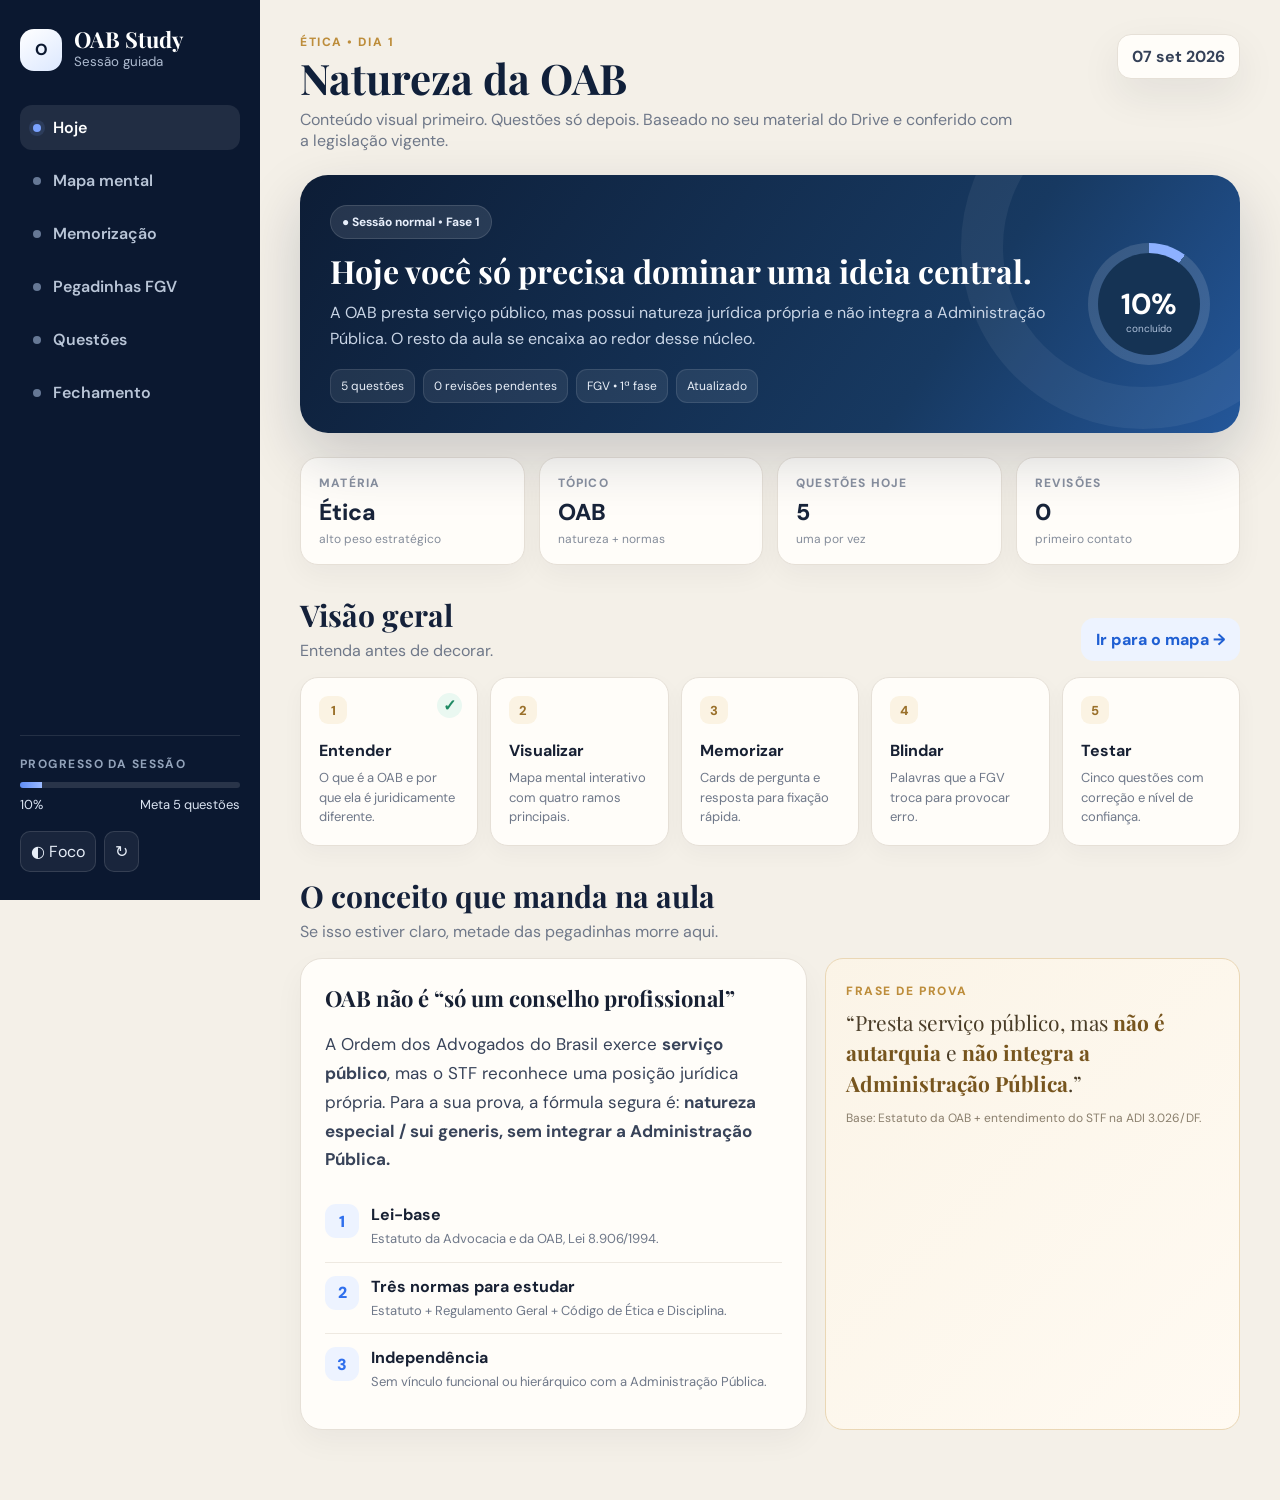
==== index.html @ a96723c6 "fix: harden premium study navigation and quiz persistence" ====
<!DOCTYPE html>
<html lang="pt-BR">
<head>
<meta charset="UTF-8" />
<meta name="viewport" content="width=device-width,initial-scale=1,viewport-fit=cover" />
<meta name="theme-color" content="#0b1830" />
<title>OAB Study • Sessão Premium</title>
<link rel="preconnect" href="https://fonts.googleapis.com">
<link rel="preconnect" href="https://fonts.gstatic.com" crossorigin>
<link href="https://fonts.googleapis.com/css2?family=DM+Sans:wght@400;500;600;700&family=Playfair+Display:wght@600;700&display=swap" rel="stylesheet">
<style>
:root{--navy:#0b1830;--navy2:#122744;--ink:#172033;--muted:#6f7889;--paper:#f4f0e8;--card:#fffdf9;--blue:#2f6fed;--blueSoft:#edf3ff;--green:#1f8a63;--greenSoft:#eaf8f1;--red:#c84855;--redSoft:#fff0f2;--gold:#bd8d3b;--goldSoft:#fbf3e3;--line:#e6e0d7;--shadow:0 16px 40px rgba(21,32,51,.08)}
*{box-sizing:border-box}html{scroll-behavior:smooth}body{margin:0;background:var(--paper);color:var(--ink);font-family:'DM Sans',sans-serif;min-height:100vh}button,input{font:inherit}button{cursor:pointer}.app{min-height:100vh;display:grid;grid-template-columns:260px minmax(0,1fr)}
.sidebar{position:sticky;top:0;height:100vh;background:var(--navy);color:#fff;padding:28px 20px;display:flex;flex-direction:column;z-index:20}.brand{display:flex;gap:12px;align-items:center;margin-bottom:34px}.brand-mark{width:42px;height:42px;border-radius:14px;background:linear-gradient(145deg,#fff,#dce8ff);color:var(--navy);display:grid;place-items:center;font-weight:800}.brand strong{font-family:'Playfair Display',serif;font-size:22px;display:block;line-height:1}.brand small{color:#aebbd0}.nav{display:grid;gap:8px}.nav button{border:0;background:transparent;color:#b9c5d7;padding:12px 13px;border-radius:12px;text-align:left;display:flex;align-items:center;gap:12px;font-weight:600;transition:.2s}.nav button:hover,.nav button.active{background:rgba(255,255,255,.09);color:#fff}.nav .dot{width:8px;height:8px;border-radius:99px;background:#667895}.nav button.active .dot{background:#7aa2ff;box-shadow:0 0 0 4px rgba(122,162,255,.12)}
.side-bottom{margin-top:auto;border-top:1px solid rgba(255,255,255,.1);padding-top:20px}.mini-label{color:#93a3ba;font-size:12px;text-transform:uppercase;letter-spacing:.12em;font-weight:700}.side-progress{margin-top:10px;height:6px;background:rgba(255,255,255,.12);border-radius:99px;overflow:hidden}.side-progress>span{display:block;height:100%;background:linear-gradient(90deg,#5f8df6,#9bbaff);width:0%;transition:.35s}.side-meta{display:flex;justify-content:space-between;color:#dbe4f2;font-size:13px;margin-top:8px}.side-actions{display:flex;gap:8px;margin-top:18px}.icon-btn{border:1px solid rgba(255,255,255,.12);background:rgba(255,255,255,.06);color:#e7eef8;border-radius:10px;padding:9px 10px}
.main{min-width:0;padding:34px 40px 70px}.shell{max-width:1180px;margin:0 auto}.topbar{display:flex;justify-content:space-between;gap:24px;align-items:flex-start;margin-bottom:24px}.eyebrow{text-transform:uppercase;letter-spacing:.13em;color:var(--gold);font-weight:800;font-size:12px}.topbar h1{font-family:'Playfair Display',serif;font-size:42px;line-height:1.08;margin:6px 0 8px;color:#10203a}.topbar p{margin:0;color:var(--muted);font-size:16px;max-width:720px}.date-badge{background:var(--card);border:1px solid var(--line);padding:11px 14px;border-radius:14px;box-shadow:var(--shadow);white-space:nowrap;font-weight:700;color:#354158}
.hero{background:linear-gradient(125deg,#0d1d36 0%,#173961 68%,#24579a 100%);color:#fff;border-radius:28px;padding:30px;position:relative;overflow:hidden;box-shadow:0 24px 60px rgba(11,24,48,.18);margin-bottom:24px}.hero:after{content:'';position:absolute;width:280px;height:280px;border-radius:50%;right:-85px;top:-110px;border:42px solid rgba(255,255,255,.055)}.hero-grid{display:grid;grid-template-columns:1fr auto;gap:28px;align-items:center;position:relative;z-index:1}.tag{display:inline-flex;gap:8px;align-items:center;background:rgba(255,255,255,.1);padding:8px 11px;border:1px solid rgba(255,255,255,.12);border-radius:999px;font-size:12px;font-weight:700;color:#e8effb}.hero h2{font-family:'Playfair Display',serif;font-size:32px;line-height:1.15;margin:14px 0 10px}.hero p{color:#c9d5e6;max-width:720px;line-height:1.6;margin:0}.hero-badges{display:flex;gap:8px;flex-wrap:wrap;margin-top:18px}.hero-badges span{background:rgba(255,255,255,.08);border:1px solid rgba(255,255,255,.1);border-radius:11px;padding:8px 10px;font-size:12px;color:#e9eff8}.ring{width:122px;height:122px;border-radius:50%;display:grid;place-items:center;background:conic-gradient(#8db1ff var(--angle,0deg),rgba(255,255,255,.13) 0);position:relative}.ring:before{content:'';position:absolute;inset:10px;border-radius:50%;background:#153354}.ring strong{position:relative;font-size:29px}.ring small{position:absolute;bottom:30px;font-size:10px;color:#afc1da}
.quick-grid{display:grid;grid-template-columns:repeat(4,1fr);gap:14px;margin-bottom:24px}.quick{background:var(--card);border:1px solid var(--line);border-radius:18px;padding:17px 18px;box-shadow:0 10px 28px rgba(21,32,51,.045)}.quick .k{font-size:12px;text-transform:uppercase;letter-spacing:.1em;color:#8991a0;font-weight:800}.quick .v{font-size:23px;font-weight:800;margin-top:6px;color:#18243a}.quick .hint{font-size:12px;color:#858d9b;margin-top:4px}
.section{display:none}.section.active{display:block;animation:fade .25s ease}@keyframes fade{from{opacity:.45;transform:translateY(6px)}to{opacity:1;transform:none}}.section-head{display:flex;justify-content:space-between;align-items:end;gap:18px;margin:30px 0 16px}.section-head h2{font-family:'Playfair Display',serif;font-size:30px;margin:0;color:#14213a}.section-head p{margin:5px 0 0;color:var(--muted)}
.btn{border:0;border-radius:13px;padding:11px 15px;font-weight:800;transition:.2s;display:inline-flex;align-items:center;justify-content:center;gap:8px}.btn-primary{background:var(--navy);color:#fff}.btn-primary:hover{transform:translateY(-1px);background:#14294a}.btn-soft{background:var(--blueSoft);color:#1f5fd3}.btn-ghost{background:transparent;border:1px solid var(--line);color:#455066}.btn-success{background:var(--green);color:#fff}
.study-path{display:grid;grid-template-columns:repeat(5,1fr);gap:12px}.path-card{border:1px solid var(--line);background:var(--card);border-radius:18px;padding:18px;min-height:156px;position:relative;transition:.2s;box-shadow:0 8px 22px rgba(21,32,51,.035)}.path-card:hover{transform:translateY(-3px);box-shadow:var(--shadow)}.path-card .num{width:28px;height:28px;border-radius:9px;background:var(--goldSoft);color:#9a702a;display:grid;place-items:center;font-weight:800;font-size:13px}.path-card h3{font-size:16px;margin:16px 0 7px}.path-card p{font-size:13px;color:var(--muted);line-height:1.5;margin:0}.path-card.done:after{content:'✓';position:absolute;top:15px;right:15px;width:25px;height:25px;border-radius:99px;background:var(--greenSoft);color:var(--green);display:grid;place-items:center;font-weight:900}
.card{background:var(--card);border:1px solid var(--line);border-radius:22px;box-shadow:0 12px 30px rgba(21,32,51,.045)}.overview-grid{display:grid;grid-template-columns:1.1fr .9fr;gap:18px}.content-card{padding:24px}.content-card h3{font-family:'Playfair Display',serif;font-size:22px;margin:0 0 14px}.lead{font-size:17px;line-height:1.7;color:#384359}.keyline{display:flex;gap:12px;align-items:flex-start;padding:13px 0;border-top:1px solid #eee9e1}.keyline:first-of-type{border-top:0}.key-icon{width:34px;height:34px;border-radius:11px;background:var(--blueSoft);color:var(--blue);display:grid;place-items:center;font-weight:900;flex:0 0 auto}.keyline strong{display:block;margin-bottom:2px}.keyline span{font-size:13px;color:var(--muted);line-height:1.5}.quote{background:linear-gradient(135deg,#fbf4e7,#fffaf2);border:1px solid #ead7b5;border-radius:18px;padding:20px}.quote b{color:#77551e}.quote p{font-family:'Playfair Display',serif;font-size:21px;line-height:1.45;margin:7px 0 0;color:#4a3d28}.source-note{font-size:12px;color:#8a7f6d;margin-top:12px}
.mind-wrap{display:grid;grid-template-columns:260px 1fr;gap:16px}.mind-center{background:var(--navy);border-radius:24px;padding:24px;color:#fff;min-height:350px;display:flex;flex-direction:column;justify-content:center;align-items:center;text-align:center;box-shadow:var(--shadow)}.mind-center .orb{width:112px;height:112px;border-radius:50%;background:linear-gradient(145deg,#3a77ed,#17375f);display:grid;place-items:center;font-family:'Playfair Display',serif;font-size:27px;border:8px solid rgba(255,255,255,.08);margin-bottom:18px}.mind-center p{color:#bdcbe0;font-size:13px;line-height:1.55}.mind-nodes{display:grid;grid-template-columns:1fr 1fr;gap:14px}.mind-node{border:1px solid var(--line);background:var(--card);border-radius:19px;padding:18px;text-align:left;cursor:pointer;transition:.2s;min-height:160px;position:relative}.mind-node:hover{transform:translateY(-2px);box-shadow:var(--shadow);border-color:#c9d5e6}.mind-node .chip{font-size:11px;font-weight:800;text-transform:uppercase;letter-spacing:.08em;color:var(--blue);margin-bottom:8px}.mind-node h3{font-size:18px;margin:0 0 8px}.mind-node p{font-size:13px;color:var(--muted);line-height:1.55;margin:0}.mind-node .details{max-height:0;overflow:hidden;transition:max-height .28s ease,margin .28s ease;color:#3f4b60;font-size:13px;line-height:1.6}.mind-node.open .details{max-height:230px;margin-top:12px;border-top:1px dashed var(--line);padding-top:11px}.mind-node .arrow{position:absolute;right:16px;top:15px;color:#8b95a6;transition:.2s}.mind-node.open .arrow{transform:rotate(180deg)}
.flash-grid{display:grid;grid-template-columns:repeat(3,1fr);gap:14px}.flash{height:190px;perspective:900px;cursor:pointer}.flash-inner{position:relative;width:100%;height:100%;transition:transform .55s;transform-style:preserve-3d}.flash.flipped .flash-inner{transform:rotateY(180deg)}.face{position:absolute;inset:0;backface-visibility:hidden;border-radius:20px;border:1px solid var(--line);box-shadow:0 10px 26px rgba(21,32,51,.04);padding:20px;display:flex;flex-direction:column;justify-content:space-between}.front{background:var(--card)}.back{background:var(--navy);color:#fff;transform:rotateY(180deg)}.face .label{font-size:11px;text-transform:uppercase;letter-spacing:.1em;font-weight:800;color:#969eac}.back .label{color:#91a5c2}.face h3{font-family:'Playfair Display',serif;font-size:22px;margin:0}.face small{color:#8a93a2}.back p{color:#d4deeb;line-height:1.55;margin:0;font-size:14px}
.trap-list{display:grid;gap:12px}.trap{background:var(--card);border:1px solid var(--line);border-radius:17px;overflow:hidden}.trap button{width:100%;border:0;background:transparent;padding:17px 18px;display:flex;justify-content:space-between;align-items:center;text-align:left;color:var(--ink);font-weight:800}.trap .body{display:none;padding:0 18px 18px;color:var(--muted);line-height:1.6}.trap.open .body{display:block}.trap .badword{color:var(--red);font-weight:800}.trap .goodword{color:var(--green);font-weight:800}
.quiz-layout{display:grid;grid-template-columns:minmax(0,1fr) 280px;gap:18px}.quiz-card{padding:26px}.quiz-top{display:flex;justify-content:space-between;align-items:center;gap:12px}.qcount{font-size:12px;color:var(--muted);font-weight:800;text-transform:uppercase;letter-spacing:.08em}.qbar{height:5px;background:#eee8de;border-radius:99px;margin:16px 0 22px;overflow:hidden}.qbar span{display:block;height:100%;background:linear-gradient(90deg,var(--blue),#7aa2ff);width:20%;transition:.3s}.question{font-family:'Playfair Display',serif;font-size:25px;line-height:1.42;margin:0 0 20px;color:#17233a}.options{display:grid;gap:10px}.option{width:100%;border:1px solid var(--line);border-radius:15px;background:#fff;padding:14px 15px;text-align:left;color:#344056;font-weight:600;display:flex;gap:11px;align-items:flex-start;transition:.2s}.option:hover:not(:disabled){border-color:#aac0e7;background:#f8fbff}.option .letter{width:27px;height:27px;border-radius:9px;background:#f1eee7;display:grid;place-items:center;font-size:12px;font-weight:900;flex:0 0 auto}.option.correct{border-color:#9fd6c1;background:var(--greenSoft);color:#126e4c}.option.wrong{border-color:#edb4bb;background:var(--redSoft);color:#a63542}.feedback{display:none;margin-top:17px;border-radius:16px;padding:16px;line-height:1.6;font-size:14px}.feedback.show{display:block}.feedback.ok{background:var(--greenSoft);border:1px solid #b8dfcf}.feedback.no{background:var(--redSoft);border:1px solid #efc4c9}.confidence{display:none;margin-top:15px;padding-top:15px;border-top:1px solid var(--line)}.confidence.show{display:block}.confidence p{font-size:13px;color:var(--muted);margin:0 0 9px}.confidence .row{display:flex;gap:8px;flex-wrap:wrap}.confidence button{border:1px solid var(--line);background:#fff;color:#455066;border-radius:11px;padding:9px 11px;font-weight:700}.confidence button.selected{background:var(--navy);color:#fff;border-color:var(--navy)}.quiz-actions{display:flex;justify-content:flex-end;margin-top:18px}.quiz-actions .btn{min-width:140px}.quiz-side{padding:20px}.score-mini{display:grid;grid-template-columns:1fr 1fr;gap:9px}.score-box{border:1px solid var(--line);border-radius:14px;padding:12px;background:#fff}.score-box span{display:block;font-size:11px;text-transform:uppercase;color:#8b94a2;font-weight:800}.score-box strong{font-size:23px;display:block;margin-top:4px}.rules{margin-top:16px;border-top:1px solid var(--line);padding-top:14px}.rules h4{margin:0 0 8px;font-size:13px}.rules ul{padding-left:18px;margin:0;color:var(--muted);font-size:12px;line-height:1.6}
.result{display:none;padding:28px;text-align:center}.result.show{display:block}.result .medal{width:84px;height:84px;border-radius:50%;background:var(--goldSoft);color:#a2762e;display:grid;place-items:center;font-size:36px;margin:0 auto 14px}.result h3{font-family:'Playfair Display',serif;font-size:30px;margin:0 0 8px}.result p{color:var(--muted);margin:0 auto 18px;max-width:560px;line-height:1.6}.result-grid{display:grid;grid-template-columns:repeat(4,1fr);gap:10px;margin:20px 0}.result-grid div{border:1px solid var(--line);background:#fff;border-radius:15px;padding:13px}.result-grid strong{font-size:24px;display:block}.result-grid span{font-size:11px;color:var(--muted);text-transform:uppercase;font-weight:800}.result-actions{display:flex;gap:10px;justify-content:center;flex-wrap:wrap}
.review-card{padding:24px}.checklist{display:grid;gap:10px}.check{display:flex;align-items:center;gap:12px;border:1px solid var(--line);background:#fff;border-radius:15px;padding:13px 14px;cursor:pointer}.check input{width:19px;height:19px;accent-color:var(--green)}.check span{font-weight:600}.check small{display:block;color:var(--muted);font-weight:400;margin-top:3px}.review-bottom{display:flex;justify-content:space-between;gap:16px;align-items:center;margin-top:18px;padding-top:18px;border-top:1px solid var(--line)}.review-bottom p{margin:0;color:var(--muted);font-size:13px;line-height:1.5}.focus .sidebar{display:none}.focus .app{grid-template-columns:1fr}.focus .main{padding-top:24px}.toast{position:fixed;left:50%;bottom:24px;transform:translate(-50%,20px);background:#101b2e;color:#fff;padding:12px 16px;border-radius:12px;box-shadow:0 18px 48px rgba(0,0,0,.22);opacity:0;pointer-events:none;transition:.25s;z-index:100}.toast.show{opacity:1;transform:translate(-50%,0)}.mobile-top{display:none}.mobile-nav{display:none}
@media(max-width:980px){.app{grid-template-columns:1fr}.sidebar{display:none}.main{padding:22px 18px 60px}.mobile-top{display:flex;justify-content:space-between;align-items:center;margin-bottom:16px}.mobile-brand{font-family:'Playfair Display',serif;font-size:20px;font-weight:700}.topbar{display:block}.date-badge{display:inline-block;margin-top:14px}.quick-grid{grid-template-columns:1fr 1fr}.study-path{grid-template-columns:1fr 1fr}.overview-grid,.mind-wrap,.quiz-layout{grid-template-columns:1fr}.mind-nodes{grid-template-columns:1fr 1fr}.flash-grid{grid-template-columns:1fr 1fr}.hero-grid{grid-template-columns:1fr}.ring{width:100px;height:100px}.mobile-nav{position:fixed;left:10px;right:10px;bottom:10px;background:rgba(11,24,48,.96);backdrop-filter:blur(12px);border-radius:16px;padding:7px;display:grid;grid-template-columns:repeat(5,1fr);z-index:50;box-shadow:0 16px 40px rgba(0,0,0,.2)}.mobile-nav button{border:0;background:transparent;color:#aebbd0;border-radius:10px;padding:9px 4px;font-size:10px;font-weight:700}.mobile-nav button.active{background:rgba(255,255,255,.1);color:#fff}.main{padding-bottom:90px}}
@media(max-width:650px){.topbar h1{font-size:34px}.hero{padding:23px}.hero h2{font-size:27px}.quick-grid,.study-path,.mind-nodes,.flash-grid{grid-template-columns:1fr}.question{font-size:22px}.result-grid{grid-template-columns:1fr 1fr}.review-bottom{display:block}.review-bottom .btn{margin-top:12px;width:100%}}
</style>
</head>
<body>
<div class="app"><aside class="sidebar"><div class="brand"><div class="brand-mark">O</div><div><strong>OAB Study</strong><small>Sessão guiada</small></div></div><nav class="nav"><button class="active" data-section="inicio"><span class="dot"></span>Hoje</button><button data-section="mapa"><span class="dot"></span>Mapa mental</button><button data-section="cards"><span class="dot"></span>Memorização</button><button data-section="pegadinhas"><span class="dot"></span>Pegadinhas FGV</button><button data-section="questoes"><span class="dot"></span>Questões</button><button data-section="revisao"><span class="dot"></span>Fechamento</button></nav><div class="side-bottom"><div class="mini-label">Progresso da sessão</div><div class="side-progress"><span id="sideProgress"></span></div><div class="side-meta"><span id="sidePct">0%</span><span>Meta 5 questões</span></div><div class="side-actions"><button class="icon-btn" id="focusBtn">◐ Foco</button><button class="icon-btn" id="resetBtn">↻</button></div></div></aside>
<main class="main"><div class="shell"><div class="mobile-top"><div class="mobile-brand">OAB Study</div><button class="btn btn-ghost" id="mobileFocus">Modo foco</button></div><header class="topbar"><div><div class="eyebrow">Ética • Dia 1</div><h1>Natureza da OAB</h1><p>Conteúdo visual primeiro. Questões só depois. Baseado no seu material do Drive e conferido com a legislação vigente.</p></div><div class="date-badge">07 set 2026</div></header>
<section class="hero"><div class="hero-grid"><div><span class="tag">● Sessão normal • Fase 1</span><h2>Hoje você só precisa dominar uma ideia central.</h2><p>A OAB presta serviço público, mas possui natureza jurídica própria e não integra a Administração Pública. O resto da aula se encaixa ao redor desse núcleo.</p><div class="hero-badges"><span>5 questões</span><span>0 revisões pendentes</span><span>FGV • 1ª fase</span><span>Atualizado</span></div></div><div class="ring" id="ring"><strong id="ringPct">0%</strong><small>concluído</small></div></div></section>
<div class="quick-grid"><div class="quick"><div class="k">Matéria</div><div class="v">Ética</div><div class="hint">alto peso estratégico</div></div><div class="quick"><div class="k">Tópico</div><div class="v">OAB</div><div class="hint">natureza + normas</div></div><div class="quick"><div class="k">Questões hoje</div><div class="v">5</div><div class="hint">uma por vez</div></div><div class="quick"><div class="k">Revisões</div><div class="v">0</div><div class="hint">primeiro contato</div></div></div>
<section class="section active" id="inicio"><div class="section-head"><div><h2>Visão geral</h2><p>Entenda antes de decorar.</p></div><button class="btn btn-soft" data-go="mapa">Ir para o mapa →</button></div><div class="study-path"><div class="path-card"><div class="num">1</div><h3>Entender</h3><p>O que é a OAB e por que ela é juridicamente diferente.</p></div><div class="path-card"><div class="num">2</div><h3>Visualizar</h3><p>Mapa mental interativo com quatro ramos principais.</p></div><div class="path-card"><div class="num">3</div><h3>Memorizar</h3><p>Cards de pergunta e resposta para fixação rápida.</p></div><div class="path-card"><div class="num">4</div><h3>Blindar</h3><p>Palavras que a FGV troca para provocar erro.</p></div><div class="path-card"><div class="num">5</div><h3>Testar</h3><p>Cinco questões com correção e nível de confiança.</p></div></div><div class="section-head"><div><h2>O conceito que manda na aula</h2><p>Se isso estiver claro, metade das pegadinhas morre aqui.</p></div></div><div class="overview-grid"><div class="card content-card"><h3>OAB não é “só um conselho profissional”</h3><p class="lead">A Ordem dos Advogados do Brasil exerce <b>serviço público</b>, mas o STF reconhece uma posição jurídica própria. Para a sua prova, a fórmula segura é: <b>natureza especial / sui generis, sem integrar a Administração Pública.</b></p><div class="keyline"><div class="key-icon">1</div><div><strong>Lei-base</strong><span>Estatuto da Advocacia e da OAB, Lei 8.906/1994.</span></div></div><div class="keyline"><div class="key-icon">2</div><div><strong>Três normas para estudar</strong><span>Estatuto + Regulamento Geral + Código de Ética e Disciplina.</span></div></div><div class="keyline"><div class="key-icon">3</div><div><strong>Independência</strong><span>Sem vínculo funcional ou hierárquico com a Administração Pública.</span></div></div></div><div class="quote"><span class="eyebrow">Frase de prova</span><p>“Presta serviço público, mas <b>não é autarquia</b> e <b>não integra a Administração Pública</b>.”</p><div class="source-note">Base: Estatuto da OAB + entendimento do STF na ADI 3.026/DF.</div></div></div></section>
<section class="section" id="mapa"><div class="section-head"><div><h2>Mapa mental interativo</h2><p>Toque nos blocos para abrir os detalhes.</p></div><button class="btn btn-soft" id="markMind">Marcar mapa como estudado ✓</button></div><div class="mind-wrap"><div class="mind-center"><div class="orb">OAB</div><strong>Natureza + normas + características</strong><p>Quatro ramos. Um núcleo. A FGV costuma trocar uma palavra em cada ramo.</p></div><div class="mind-nodes"><div class="mind-node"><span class="arrow">⌄</span><div class="chip">Ramo 01</div><h3>Normas-base</h3><p>O tripé legislativo que estrutura Ética.</p><div class="details"><b>Estatuto:</b> Lei 8.906/94.<br><b>Regulamento Geral:</b> detalha a aplicação do Estatuto.<br><b>Código de Ética:</b> disciplina a conduta profissional.</div></div><div class="mind-node"><span class="arrow">⌄</span><div class="chip">Ramo 02</div><h3>Natureza jurídica</h3><p>Serviço público com posição própria.</p><div class="details"><b>Sui generis.</b> Não é autarquia. Não integra a Administração Pública indireta. O ponto central vem da leitura do Estatuto combinada com a ADI 3.026/DF.</div></div><div class="mind-node"><span class="arrow">⌄</span><div class="chip">Ramo 03</div><h3>Características</h3><p>Três detalhes que rendem alternativas.</p><div class="details">Imunidade tributária sobre <b>bens, rendas e serviços</b>.<br>Diretoria e conselheiros exercem atividade <b>gratuita</b>.<br>Não há vínculo funcional ou hierárquico com a Administração.</div></div><div class="mind-node"><span class="arrow">⌄</span><div class="chip">Ramo 04</div><h3>Cobrança e execução</h3><p>A OAB pode constituir crédito executável.</p><div class="details">A OAB pode fixar e cobrar contribuições, preços de serviços e multas. A certidão relativa ao crédito constitui <b>título executivo extrajudicial</b>. Referência vigente: art. 46, parágrafo único.</div></div></div></div></section>
<section class="section" id="cards"><div class="section-head"><div><h2>Cards de memorização</h2><p>Clique para virar. Tente lembrar antes.</p></div><button class="btn btn-soft" id="markFlash">Marcar cards como revisados ✓</button></div><div class="flash-grid"><div class="flash"><div class="flash-inner"><div class="face front"><span class="label">Pergunta</span><h3>A OAB é autarquia?</h3><small>Toque para revelar</small></div><div class="face back"><span class="label">Resposta</span><p><b>Não.</b> A natureza é especial / sui generis e a OAB não integra a Administração Pública.</p><small>Toque para voltar</small></div></div></div><div class="flash"><div class="flash-inner"><div class="face front"><span class="label">Pergunta</span><h3>Quais são as três normas-base?</h3><small>Toque para revelar</small></div><div class="face back"><span class="label">Resposta</span><p><b>Estatuto + Regulamento Geral + Código de Ética e Disciplina.</b></p><small>Toque para voltar</small></div></div></div><div class="flash"><div class="flash-inner"><div class="face front"><span class="label">Pergunta</span><h3>Qual é a imunidade?</h3><small>Toque para revelar</small></div><div class="face back"><span class="label">Resposta</span><p>Imunidade tributária total em relação a <b>bens, rendas e serviços</b>.</p><small>Toque para voltar</small></div></div></div><div class="flash"><div class="flash-inner"><div class="face front"><span class="label">Pergunta</span><h3>Diretores e conselheiros recebem pelo cargo?</h3><small>Toque para revelar</small></div><div class="face back"><span class="label">Resposta</span><p><b>Não.</b> O exercício é gratuito e obrigatório.</p><small>Toque para voltar</small></div></div></div><div class="flash"><div class="flash-inner"><div class="face front"><span class="label">Pergunta</span><h3>A OAB tem vínculo hierárquico com a União?</h3><small>Toque para revelar</small></div><div class="face back"><span class="label">Resposta</span><p><b>Não.</b> Não mantém vínculo funcional ou hierárquico com órgãos da Administração.</p><small>Toque para voltar</small></div></div></div><div class="flash"><div class="flash-inner"><div class="face front"><span class="label">Pergunta</span><h3>Certidão de crédito da OAB vale o quê?</h3><small>Toque para revelar</small></div><div class="face back"><span class="label">Resposta</span><p><b>Título executivo extrajudicial.</b> Art. 46, parágrafo único.</p><small>Toque para voltar</small></div></div></div></div></section>
<section class="section" id="pegadinhas"><div class="section-head"><div><h2>Pegadinhas FGV</h2><p>Abra cada uma e veja a palavra perigosa.</p></div><button class="btn btn-soft" id="markTraps">Marcar pegadinhas como estudadas ✓</button></div><div class="trap-list"><div class="trap"><button><span>“A OAB é uma <span class="badword">autarquia federal</span>.”</span><span>＋</span></button><div class="body"><span class="badword">ERRADO.</span> Serviço público não transforma a OAB em autarquia. Associe a <span class="goodword">natureza jurídica própria / sui generis</span>.</div></div><div class="trap"><button><span>“A OAB integra a <span class="badword">Administração indireta</span>.”</span><span>＋</span></button><div class="body"><span class="badword">ERRADO.</span> A OAB não integra a Administração Pública indireta.</div></div><div class="trap"><button><span>“A OAB possui <span class="badword">isenção</span> tributária.”</span><span>＋</span></button><div class="body">Cuidado com o nome: o Estatuto fala em <span class="goodword">imunidade tributária</span> sobre bens, rendas e serviços.</div></div><div class="trap"><button><span>“Conselheiros recebem <span class="badword">remuneração</span> pelo cargo.”</span><span>＋</span></button><div class="body"><span class="badword">ERRADO.</span> O exercício é <span class="goodword">gratuito e obrigatório</span>.</div></div><div class="trap"><button><span>“O título executivo está no art. 46, <span class="badword">§1º</span>.”</span><span>＋</span></button><div class="body">Na redação vigente, memorize <span class="goodword">art. 46, parágrafo único</span>.</div></div></div></section>
<section class="section" id="questoes"><div class="section-head"><div><h2>Questões</h2><p>5 questões. Depois de responder, marque se sabia, ficou em dúvida ou chutou.</p></div></div><div class="quiz-layout"><div class="card quiz-card" id="quizCard"><div class="quiz-top"><div class="qcount" id="qCount">Questão 1 de 5</div><div class="eyebrow">Ética • Natureza da OAB</div></div><div class="qbar"><span id="qBar"></span></div><h3 class="question" id="questionText"></h3><div class="options" id="options"></div><div class="feedback" id="feedback"></div><div class="confidence" id="confidence"><p>Como você chegou nessa resposta?</p><div class="row"><button data-confidence="sabia">Eu sabia</button><button data-confidence="duvida">Fiquei em dúvida</button><button data-confidence="chute">Foi chute</button></div></div><div class="quiz-actions"><button class="btn btn-primary" id="nextQ" disabled>Próxima questão</button></div></div><aside class="card quiz-side"><div class="mini-label">Placar da sessão</div><div class="score-mini"><div class="score-box"><span>Acertos</span><strong id="correctN">0</strong></div><div class="score-box"><span>Erros</span><strong id="wrongN">0</strong></div><div class="score-box"><span>Questões</span><strong id="answeredN">0/5</strong></div><div class="score-box"><span>Taxa</span><strong id="accuracyN">0%</strong></div></div><div class="rules"><h4>Regra do seu método</h4><ul><li>Acerto no chute não vira domínio.</li><li>Erro gera revisão.</li><li>Dúvida entra como ponto de atenção.</li></ul></div></aside></div><div class="card result" id="result"><div class="medal">✓</div><h3>Sessão concluída</h3><p id="resultText"></p><div class="result-grid"><div><strong id="rCorrect">0</strong><span>acertos</span></div><div><strong id="rWrong">0</strong><span>erros</span></div><div><strong id="rGuess">0</strong><span>chutes</span></div><div><strong id="rRate">0%</strong><span>taxa</span></div></div><div class="result-actions"><button class="btn btn-primary" id="copyResult">Copiar resultado para o ChatGPT</button><button class="btn btn-ghost" data-go="revisao">Ir ao fechamento</button></div></div></section>
<section class="section" id="revisao"><div class="section-head"><div><h2>Fechamento da sessão</h2><p>Marque o que realmente ficou claro.</p></div></div><div class="card review-card"><div class="checklist"><label class="check"><input type="checkbox" data-check="concept"><span>Entendi a natureza jurídica da OAB<small>Sei explicar por que serviço público não significa autarquia.</small></span></label><label class="check"><input type="checkbox" data-check="norms"><span>Memorizei as três normas-base<small>Estatuto + Regulamento Geral + Código de Ética.</small></span></label><label class="check"><input type="checkbox" data-check="traits"><span>Memorizei as características principais<small>Imunidade, independência e exercício gratuito dos cargos.</small></span></label><label class="check"><input type="checkbox" data-check="execution"><span>Entendi o título executivo da OAB<small>Art. 46, parágrafo único, na redação vigente.</small></span></label></div><div class="review-bottom"><p>O progresso fica salvo neste navegador. O histórico oficial continua na sua Central no Google Sheets, registrado por mim quando você trouxer o resultado.</p><button class="btn btn-success" id="finishStudy">Concluir estudo de hoje</button></div></div></section>
</div></main></div>
<nav class="mobile-nav"><button class="active" data-section="inicio">Hoje</button><button data-section="mapa">Mapa</button><button data-section="cards">Cards</button><button data-section="questoes">Quiz</button><button data-section="revisao">Fim</button></nav><div class="toast" id="toast">Salvo</div>
<script>
const STORAGE='oab-premium-etica-2026-09-07-v2';
const base={steps:{overview:true,mind:false,flash:false,traps:false,quiz:false},checks:{concept:false,norms:false,traits:false,execution:false},qIndex:0,answers:[null,null,null,null,null],confidence:[null,null,null,null,null],quizFinished:false};
let s=load();
const questions=[
{q:'Sobre a natureza jurídica da OAB, assinale a afirmativa correta.',a:['É autarquia federal integrante da Administração indireta.','É entidade paraestatal subordinada ao Ministério da Justiça.','Presta serviço público, possui natureza jurídica própria e não integra a Administração Pública.','É fundação pública de regime especial.'],c:2,e:'A OAB presta serviço público, mas não integra a Administração Pública e não é autarquia. Para a prova, associe-a à natureza jurídica especial / sui generis.'},
{q:'Quais são as três normas-base do estudo da advocacia e da OAB?',a:['Estatuto da OAB, Regulamento Geral e Código de Ética e Disciplina.','Constituição Federal, CPC e Código Civil.','Estatuto da OAB, CLT e Regulamento Geral.','Somente o Estatuto da OAB.'],c:0,e:'O tripé é: Estatuto da Advocacia e da OAB, Regulamento Geral e Código de Ética e Disciplina.'},
{q:'A imunidade tributária atribuída à OAB alcança:',a:['Apenas seus bens imóveis.','Bens, rendas e serviços.','Somente rendas destinadas à atividade institucional.','Apenas serviços prestados diretamente aos inscritos.'],c:1,e:'O Estatuto prevê imunidade tributária total em relação aos bens, rendas e serviços da OAB.'},
{q:'Quanto ao exercício do cargo de conselheiro ou membro de diretoria da OAB:',a:['É remunerado por jetons.','É facultativo e remunerado.','É gratuito e obrigatório, considerado serviço público relevante.','É gratuito, mas nunca obrigatório.'],c:2,e:'O exercício é gratuito e obrigatório e é considerado serviço público relevante.'},
{q:'A certidão relativa a créditos da OAB, na forma do Estatuto:',a:['Não possui força executiva.','Constitui título executivo extrajudicial.','Constitui título executivo judicial.','Depende de homologação administrativa para ser executada.'],c:1,e:'A certidão relativa aos créditos da OAB constitui título executivo extrajudicial. Referência vigente: art. 46, parágrafo único.'}
];
function load(){try{const raw=JSON.parse(localStorage.getItem(STORAGE)||'null');return raw?{...base,...raw,steps:{...base.steps,...raw.steps},checks:{...base.checks,...raw.checks},answers:Array.isArray(raw.answers)?raw.answers:base.answers.slice(),confidence:Array.isArray(raw.confidence)?raw.confidence:base.confidence.slice()}:JSON.parse(JSON.stringify(base))}catch{return JSON.parse(JSON.stringify(base))}}
function save(){localStorage.setItem(STORAGE,JSON.stringify(s));progress()}
function toast(msg){const t=document.getElementById('toast');t.textContent=msg;t.classList.add('show');setTimeout(()=>t.classList.remove('show'),1500)}
function show(id){document.querySelectorAll('.section').forEach(x=>x.classList.toggle('active',x.id===id));document.querySelectorAll('[data-section]').forEach(x=>x.classList.toggle('active',x.dataset.section===id));window.scrollTo({top:0,behavior:'smooth'});if(id==='inicio')s.steps.overview=true;save()}
document.querySelectorAll('[data-section]').forEach(b=>b.onclick=()=>show(b.dataset.section));document.querySelectorAll('[data-go]').forEach(b=>b.onclick=()=>show(b.dataset.go));
function progress(){const checked=Object.values(s.checks).filter(Boolean).length;let pct=10;if(s.steps.mind)pct+=18;if(s.steps.flash)pct+=18;if(s.steps.traps)pct+=18;pct+=Math.round(s.answers.filter(x=>x!==null).length/5*26);if(s.quizFinished)pct=Math.max(pct,90);if(s.quizFinished&&checked===4)pct=100;document.getElementById('sidePct').textContent=pct+'%';document.getElementById('sideProgress').style.width=pct+'%';document.getElementById('ringPct').textContent=pct+'%';document.getElementById('ring').style.setProperty('--angle',(pct*3.6)+'deg');const done=[true,s.steps.mind,s.steps.flash,s.steps.traps,s.steps.quiz];document.querySelectorAll('.path-card').forEach((el,i)=>el.classList.toggle('done',done[i]))}
document.querySelectorAll('.mind-node').forEach(n=>n.onclick=()=>n.classList.toggle('open'));document.querySelectorAll('.flash').forEach(f=>f.onclick=()=>f.classList.toggle('flipped'));document.querySelectorAll('.trap').forEach(t=>t.querySelector('button').onclick=()=>t.classList.toggle('open'));
[['markMind','mind'],['markFlash','flash'],['markTraps','traps']].forEach(([id,key])=>document.getElementById(id).onclick=()=>{s.steps[key]=true;save();toast('Etapa marcada como estudada')});
function score(){let correct=0;questions.forEach((q,i)=>{if(s.answers[i]===q.c)correct++});const answered=s.answers.filter(x=>x!==null).length;return{correct,wrong:answered-correct,answered,rate:answered?Math.round(correct/answered*100):0,guess:s.confidence.filter(x=>x==='chute').length,doubt:s.confidence.filter(x=>x==='duvida').length}}
function scoreUI(){const x=score();correctN.textContent=x.correct;wrongN.textContent=x.wrong;answeredN.textContent=x.answered+'/5';accuracyN.textContent=x.rate+'%'}
function paintSaved(){const i=s.qIndex,q=questions[i],saved=s.answers[i];if(saved===null)return;const opts=[...document.querySelectorAll('.option')];opts.forEach((b,j)=>{b.disabled=true;if(j===q.c)b.classList.add('correct');if(j===saved&&saved!==q.c)b.classList.add('wrong')});const ok=saved===q.c;feedback.className='feedback show '+(ok?'ok':'no');feedback.innerHTML=`<b>${ok?'✓ Correto':'✕ Atenção'}</b><br>${q.e}`;confidence.classList.add('show');document.querySelectorAll('[data-confidence]').forEach(b=>b.classList.toggle('selected',b.dataset.confidence===s.confidence[i]));nextQ.disabled=false}
function renderQuiz(){if(s.quizFinished){quizCard.style.display='none';resultView();return}quizCard.style.display='block';result.classList.remove('show');const i=s.qIndex,q=questions[i];qCount.textContent=`Questão ${i+1} de 5`;qBar.style.width=((i+1)*20)+'%';questionText.textContent=q.q;options.innerHTML='';q.a.forEach((txt,idx)=>{const b=document.createElement('button');b.className='option';b.innerHTML=`<span class="letter">${String.fromCharCode(65+idx)}</span><span>${txt}</span>`;b.onclick=()=>answer(idx);options.appendChild(b)});feedback.className='feedback';feedback.innerHTML='';confidence.className='confidence';nextQ.disabled=true;paintSaved();scoreUI()}
function answer(idx){const i=s.qIndex;if(s.answers[i]!==null)return;s.answers[i]=idx;save();paintSaved();scoreUI()}
document.querySelectorAll('[data-confidence]').forEach(b=>b.onclick=()=>{s.confidence[s.qIndex]=b.dataset.confidence;document.querySelectorAll('[data-confidence]').forEach(x=>x.classList.toggle('selected',x===b));save()});
nextQ.onclick=()=>{if(s.answers[s.qIndex]===null)return;if(s.qIndex<4){s.qIndex++;save();renderQuiz()}else{s.quizFinished=true;s.steps.quiz=true;save();quizCard.style.display='none';resultView()}};
function resultView(){const x=score();result.classList.add('show');rCorrect.textContent=x.correct;rWrong.textContent=x.wrong;rGuess.textContent=x.guess;rRate.textContent=x.rate+'%';resultText.textContent=x.correct>=4?'Bom começo. Agora transforme dúvida e chute em revisão real.':'Esse resultado é diagnóstico. Os erros vão dizer exatamente o que revisar.';progress()}
copyResult.onclick=async()=>{const x=score(),missed=questions.map((q,i)=>s.answers[i]!==q.c?i+1:null).filter(Boolean);const text=`RESULTADO OAB • 07/09/2026\nMatéria: Ética\nTópico: Natureza da OAB, normas e características\nQuestões: 5\nAcertos: ${x.correct}\nErros: ${x.wrong}\nTaxa: ${x.rate}%\nChutes: ${x.guess}\nDúvidas: ${x.doubt}\nQuestões erradas: ${missed.length?missed.join(', '):'nenhuma'}\nRegistrar na minha Central e conduzir a correção/revisão.`;try{await navigator.clipboard.writeText(text);toast('Resultado copiado. Cole no ChatGPT.')}catch{prompt('Copie o resultado:',text)}};
document.querySelectorAll('[data-check]').forEach(c=>{c.checked=!!s.checks[c.dataset.check];c.onchange=()=>{s.checks[c.dataset.check]=c.checked;save()}});finishStudy.onclick=()=>{if(!s.quizFinished){toast('Faça as 5 questões antes de concluir.');show('questoes');return}if(Object.values(s.checks).filter(Boolean).length<4){toast('Marque o que realmente ficou claro.');return}toast('Sessão concluída. Agora copie o resultado para registrar.')};
function focus(){document.body.classList.toggle('focus');toast(document.body.classList.contains('focus')?'Modo foco ativado':'Modo foco desativado')}focusBtn.onclick=focus;mobileFocus.onclick=focus;resetBtn.onclick=()=>{if(confirm('Reiniciar o progresso local desta sessão?')){localStorage.removeItem(STORAGE);location.reload()}};
progress();renderQuiz();
</script>
</body>
</html>
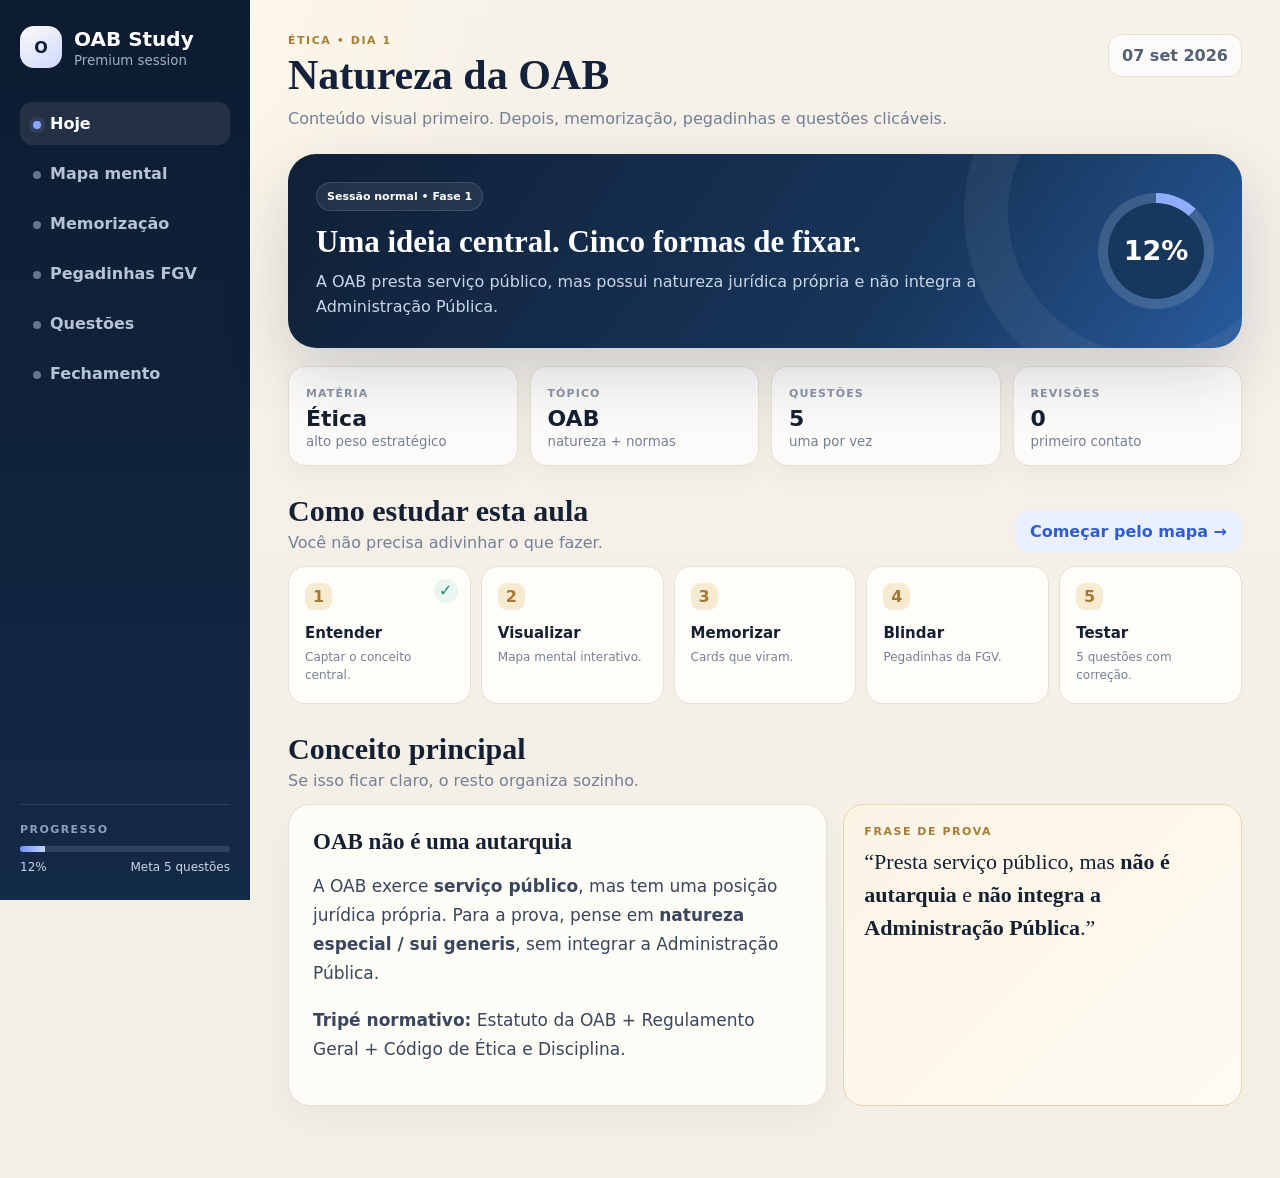
==== commit 4299b382: "refactor: elevate premium study experience" ====
--- a/index.html
+++ b/index.html
@@ -1,79 +1,37 @@
 <!DOCTYPE html>
 <html lang="pt-BR">
 <head>
-<meta charset="UTF-8" />
-<meta name="viewport" content="width=device-width,initial-scale=1,viewport-fit=cover" />
-<meta name="theme-color" content="#0b1830" />
-<title>OAB Study • Sessão Premium</title>
-<link rel="preconnect" href="https://fonts.googleapis.com">
-<link rel="preconnect" href="https://fonts.gstatic.com" crossorigin>
-<link href="https://fonts.googleapis.com/css2?family=DM+Sans:wght@400;500;600;700&family=Playfair+Display:wght@600;700&display=swap" rel="stylesheet">
+<meta charset="UTF-8">
+<meta name="viewport" content="width=device-width,initial-scale=1,viewport-fit=cover">
+<title>OAB Study Premium</title>
 <style>
-:root{--navy:#0b1830;--navy2:#122744;--ink:#172033;--muted:#6f7889;--paper:#f4f0e8;--card:#fffdf9;--blue:#2f6fed;--blueSoft:#edf3ff;--green:#1f8a63;--greenSoft:#eaf8f1;--red:#c84855;--redSoft:#fff0f2;--gold:#bd8d3b;--goldSoft:#fbf3e3;--line:#e6e0d7;--shadow:0 16px 40px rgba(21,32,51,.08)}
-*{box-sizing:border-box}html{scroll-behavior:smooth}body{margin:0;background:var(--paper);color:var(--ink);font-family:'DM Sans',sans-serif;min-height:100vh}button,input{font:inherit}button{cursor:pointer}.app{min-height:100vh;display:grid;grid-template-columns:260px minmax(0,1fr)}
-.sidebar{position:sticky;top:0;height:100vh;background:var(--navy);color:#fff;padding:28px 20px;display:flex;flex-direction:column;z-index:20}.brand{display:flex;gap:12px;align-items:center;margin-bottom:34px}.brand-mark{width:42px;height:42px;border-radius:14px;background:linear-gradient(145deg,#fff,#dce8ff);color:var(--navy);display:grid;place-items:center;font-weight:800}.brand strong{font-family:'Playfair Display',serif;font-size:22px;display:block;line-height:1}.brand small{color:#aebbd0}.nav{display:grid;gap:8px}.nav button{border:0;background:transparent;color:#b9c5d7;padding:12px 13px;border-radius:12px;text-align:left;display:flex;align-items:center;gap:12px;font-weight:600;transition:.2s}.nav button:hover,.nav button.active{background:rgba(255,255,255,.09);color:#fff}.nav .dot{width:8px;height:8px;border-radius:99px;background:#667895}.nav button.active .dot{background:#7aa2ff;box-shadow:0 0 0 4px rgba(122,162,255,.12)}
-.side-bottom{margin-top:auto;border-top:1px solid rgba(255,255,255,.1);padding-top:20px}.mini-label{color:#93a3ba;font-size:12px;text-transform:uppercase;letter-spacing:.12em;font-weight:700}.side-progress{margin-top:10px;height:6px;background:rgba(255,255,255,.12);border-radius:99px;overflow:hidden}.side-progress>span{display:block;height:100%;background:linear-gradient(90deg,#5f8df6,#9bbaff);width:0%;transition:.35s}.side-meta{display:flex;justify-content:space-between;color:#dbe4f2;font-size:13px;margin-top:8px}.side-actions{display:flex;gap:8px;margin-top:18px}.icon-btn{border:1px solid rgba(255,255,255,.12);background:rgba(255,255,255,.06);color:#e7eef8;border-radius:10px;padding:9px 10px}
-.main{min-width:0;padding:34px 40px 70px}.shell{max-width:1180px;margin:0 auto}.topbar{display:flex;justify-content:space-between;gap:24px;align-items:flex-start;margin-bottom:24px}.eyebrow{text-transform:uppercase;letter-spacing:.13em;color:var(--gold);font-weight:800;font-size:12px}.topbar h1{font-family:'Playfair Display',serif;font-size:42px;line-height:1.08;margin:6px 0 8px;color:#10203a}.topbar p{margin:0;color:var(--muted);font-size:16px;max-width:720px}.date-badge{background:var(--card);border:1px solid var(--line);padding:11px 14px;border-radius:14px;box-shadow:var(--shadow);white-space:nowrap;font-weight:700;color:#354158}
-.hero{background:linear-gradient(125deg,#0d1d36 0%,#173961 68%,#24579a 100%);color:#fff;border-radius:28px;padding:30px;position:relative;overflow:hidden;box-shadow:0 24px 60px rgba(11,24,48,.18);margin-bottom:24px}.hero:after{content:'';position:absolute;width:280px;height:280px;border-radius:50%;right:-85px;top:-110px;border:42px solid rgba(255,255,255,.055)}.hero-grid{display:grid;grid-template-columns:1fr auto;gap:28px;align-items:center;position:relative;z-index:1}.tag{display:inline-flex;gap:8px;align-items:center;background:rgba(255,255,255,.1);padding:8px 11px;border:1px solid rgba(255,255,255,.12);border-radius:999px;font-size:12px;font-weight:700;color:#e8effb}.hero h2{font-family:'Playfair Display',serif;font-size:32px;line-height:1.15;margin:14px 0 10px}.hero p{color:#c9d5e6;max-width:720px;line-height:1.6;margin:0}.hero-badges{display:flex;gap:8px;flex-wrap:wrap;margin-top:18px}.hero-badges span{background:rgba(255,255,255,.08);border:1px solid rgba(255,255,255,.1);border-radius:11px;padding:8px 10px;font-size:12px;color:#e9eff8}.ring{width:122px;height:122px;border-radius:50%;display:grid;place-items:center;background:conic-gradient(#8db1ff var(--angle,0deg),rgba(255,255,255,.13) 0);position:relative}.ring:before{content:'';position:absolute;inset:10px;border-radius:50%;background:#153354}.ring strong{position:relative;font-size:29px}.ring small{position:absolute;bottom:30px;font-size:10px;color:#afc1da}
-.quick-grid{display:grid;grid-template-columns:repeat(4,1fr);gap:14px;margin-bottom:24px}.quick{background:var(--card);border:1px solid var(--line);border-radius:18px;padding:17px 18px;box-shadow:0 10px 28px rgba(21,32,51,.045)}.quick .k{font-size:12px;text-transform:uppercase;letter-spacing:.1em;color:#8991a0;font-weight:800}.quick .v{font-size:23px;font-weight:800;margin-top:6px;color:#18243a}.quick .hint{font-size:12px;color:#858d9b;margin-top:4px}
-.section{display:none}.section.active{display:block;animation:fade .25s ease}@keyframes fade{from{opacity:.45;transform:translateY(6px)}to{opacity:1;transform:none}}.section-head{display:flex;justify-content:space-between;align-items:end;gap:18px;margin:30px 0 16px}.section-head h2{font-family:'Playfair Display',serif;font-size:30px;margin:0;color:#14213a}.section-head p{margin:5px 0 0;color:var(--muted)}
-.btn{border:0;border-radius:13px;padding:11px 15px;font-weight:800;transition:.2s;display:inline-flex;align-items:center;justify-content:center;gap:8px}.btn-primary{background:var(--navy);color:#fff}.btn-primary:hover{transform:translateY(-1px);background:#14294a}.btn-soft{background:var(--blueSoft);color:#1f5fd3}.btn-ghost{background:transparent;border:1px solid var(--line);color:#455066}.btn-success{background:var(--green);color:#fff}
-.study-path{display:grid;grid-template-columns:repeat(5,1fr);gap:12px}.path-card{border:1px solid var(--line);background:var(--card);border-radius:18px;padding:18px;min-height:156px;position:relative;transition:.2s;box-shadow:0 8px 22px rgba(21,32,51,.035)}.path-card:hover{transform:translateY(-3px);box-shadow:var(--shadow)}.path-card .num{width:28px;height:28px;border-radius:9px;background:var(--goldSoft);color:#9a702a;display:grid;place-items:center;font-weight:800;font-size:13px}.path-card h3{font-size:16px;margin:16px 0 7px}.path-card p{font-size:13px;color:var(--muted);line-height:1.5;margin:0}.path-card.done:after{content:'✓';position:absolute;top:15px;right:15px;width:25px;height:25px;border-radius:99px;background:var(--greenSoft);color:var(--green);display:grid;place-items:center;font-weight:900}
-.card{background:var(--card);border:1px solid var(--line);border-radius:22px;box-shadow:0 12px 30px rgba(21,32,51,.045)}.overview-grid{display:grid;grid-template-columns:1.1fr .9fr;gap:18px}.content-card{padding:24px}.content-card h3{font-family:'Playfair Display',serif;font-size:22px;margin:0 0 14px}.lead{font-size:17px;line-height:1.7;color:#384359}.keyline{display:flex;gap:12px;align-items:flex-start;padding:13px 0;border-top:1px solid #eee9e1}.keyline:first-of-type{border-top:0}.key-icon{width:34px;height:34px;border-radius:11px;background:var(--blueSoft);color:var(--blue);display:grid;place-items:center;font-weight:900;flex:0 0 auto}.keyline strong{display:block;margin-bottom:2px}.keyline span{font-size:13px;color:var(--muted);line-height:1.5}.quote{background:linear-gradient(135deg,#fbf4e7,#fffaf2);border:1px solid #ead7b5;border-radius:18px;padding:20px}.quote b{color:#77551e}.quote p{font-family:'Playfair Display',serif;font-size:21px;line-height:1.45;margin:7px 0 0;color:#4a3d28}.source-note{font-size:12px;color:#8a7f6d;margin-top:12px}
-.mind-wrap{display:grid;grid-template-columns:260px 1fr;gap:16px}.mind-center{background:var(--navy);border-radius:24px;padding:24px;color:#fff;min-height:350px;display:flex;flex-direction:column;justify-content:center;align-items:center;text-align:center;box-shadow:var(--shadow)}.mind-center .orb{width:112px;height:112px;border-radius:50%;background:linear-gradient(145deg,#3a77ed,#17375f);display:grid;place-items:center;font-family:'Playfair Display',serif;font-size:27px;border:8px solid rgba(255,255,255,.08);margin-bottom:18px}.mind-center p{color:#bdcbe0;font-size:13px;line-height:1.55}.mind-nodes{display:grid;grid-template-columns:1fr 1fr;gap:14px}.mind-node{border:1px solid var(--line);background:var(--card);border-radius:19px;padding:18px;text-align:left;cursor:pointer;transition:.2s;min-height:160px;position:relative}.mind-node:hover{transform:translateY(-2px);box-shadow:var(--shadow);border-color:#c9d5e6}.mind-node .chip{font-size:11px;font-weight:800;text-transform:uppercase;letter-spacing:.08em;color:var(--blue);margin-bottom:8px}.mind-node h3{font-size:18px;margin:0 0 8px}.mind-node p{font-size:13px;color:var(--muted);line-height:1.55;margin:0}.mind-node .details{max-height:0;overflow:hidden;transition:max-height .28s ease,margin .28s ease;color:#3f4b60;font-size:13px;line-height:1.6}.mind-node.open .details{max-height:230px;margin-top:12px;border-top:1px dashed var(--line);padding-top:11px}.mind-node .arrow{position:absolute;right:16px;top:15px;color:#8b95a6;transition:.2s}.mind-node.open .arrow{transform:rotate(180deg)}
-.flash-grid{display:grid;grid-template-columns:repeat(3,1fr);gap:14px}.flash{height:190px;perspective:900px;cursor:pointer}.flash-inner{position:relative;width:100%;height:100%;transition:transform .55s;transform-style:preserve-3d}.flash.flipped .flash-inner{transform:rotateY(180deg)}.face{position:absolute;inset:0;backface-visibility:hidden;border-radius:20px;border:1px solid var(--line);box-shadow:0 10px 26px rgba(21,32,51,.04);padding:20px;display:flex;flex-direction:column;justify-content:space-between}.front{background:var(--card)}.back{background:var(--navy);color:#fff;transform:rotateY(180deg)}.face .label{font-size:11px;text-transform:uppercase;letter-spacing:.1em;font-weight:800;color:#969eac}.back .label{color:#91a5c2}.face h3{font-family:'Playfair Display',serif;font-size:22px;margin:0}.face small{color:#8a93a2}.back p{color:#d4deeb;line-height:1.55;margin:0;font-size:14px}
-.trap-list{display:grid;gap:12px}.trap{background:var(--card);border:1px solid var(--line);border-radius:17px;overflow:hidden}.trap button{width:100%;border:0;background:transparent;padding:17px 18px;display:flex;justify-content:space-between;align-items:center;text-align:left;color:var(--ink);font-weight:800}.trap .body{display:none;padding:0 18px 18px;color:var(--muted);line-height:1.6}.trap.open .body{display:block}.trap .badword{color:var(--red);font-weight:800}.trap .goodword{color:var(--green);font-weight:800}
-.quiz-layout{display:grid;grid-template-columns:minmax(0,1fr) 280px;gap:18px}.quiz-card{padding:26px}.quiz-top{display:flex;justify-content:space-between;align-items:center;gap:12px}.qcount{font-size:12px;color:var(--muted);font-weight:800;text-transform:uppercase;letter-spacing:.08em}.qbar{height:5px;background:#eee8de;border-radius:99px;margin:16px 0 22px;overflow:hidden}.qbar span{display:block;height:100%;background:linear-gradient(90deg,var(--blue),#7aa2ff);width:20%;transition:.3s}.question{font-family:'Playfair Display',serif;font-size:25px;line-height:1.42;margin:0 0 20px;color:#17233a}.options{display:grid;gap:10px}.option{width:100%;border:1px solid var(--line);border-radius:15px;background:#fff;padding:14px 15px;text-align:left;color:#344056;font-weight:600;display:flex;gap:11px;align-items:flex-start;transition:.2s}.option:hover:not(:disabled){border-color:#aac0e7;background:#f8fbff}.option .letter{width:27px;height:27px;border-radius:9px;background:#f1eee7;display:grid;place-items:center;font-size:12px;font-weight:900;flex:0 0 auto}.option.correct{border-color:#9fd6c1;background:var(--greenSoft);color:#126e4c}.option.wrong{border-color:#edb4bb;background:var(--redSoft);color:#a63542}.feedback{display:none;margin-top:17px;border-radius:16px;padding:16px;line-height:1.6;font-size:14px}.feedback.show{display:block}.feedback.ok{background:var(--greenSoft);border:1px solid #b8dfcf}.feedback.no{background:var(--redSoft);border:1px solid #efc4c9}.confidence{display:none;margin-top:15px;padding-top:15px;border-top:1px solid var(--line)}.confidence.show{display:block}.confidence p{font-size:13px;color:var(--muted);margin:0 0 9px}.confidence .row{display:flex;gap:8px;flex-wrap:wrap}.confidence button{border:1px solid var(--line);background:#fff;color:#455066;border-radius:11px;padding:9px 11px;font-weight:700}.confidence button.selected{background:var(--navy);color:#fff;border-color:var(--navy)}.quiz-actions{display:flex;justify-content:flex-end;margin-top:18px}.quiz-actions .btn{min-width:140px}.quiz-side{padding:20px}.score-mini{display:grid;grid-template-columns:1fr 1fr;gap:9px}.score-box{border:1px solid var(--line);border-radius:14px;padding:12px;background:#fff}.score-box span{display:block;font-size:11px;text-transform:uppercase;color:#8b94a2;font-weight:800}.score-box strong{font-size:23px;display:block;margin-top:4px}.rules{margin-top:16px;border-top:1px solid var(--line);padding-top:14px}.rules h4{margin:0 0 8px;font-size:13px}.rules ul{padding-left:18px;margin:0;color:var(--muted);font-size:12px;line-height:1.6}
-.result{display:none;padding:28px;text-align:center}.result.show{display:block}.result .medal{width:84px;height:84px;border-radius:50%;background:var(--goldSoft);color:#a2762e;display:grid;place-items:center;font-size:36px;margin:0 auto 14px}.result h3{font-family:'Playfair Display',serif;font-size:30px;margin:0 0 8px}.result p{color:var(--muted);margin:0 auto 18px;max-width:560px;line-height:1.6}.result-grid{display:grid;grid-template-columns:repeat(4,1fr);gap:10px;margin:20px 0}.result-grid div{border:1px solid var(--line);background:#fff;border-radius:15px;padding:13px}.result-grid strong{font-size:24px;display:block}.result-grid span{font-size:11px;color:var(--muted);text-transform:uppercase;font-weight:800}.result-actions{display:flex;gap:10px;justify-content:center;flex-wrap:wrap}
-.review-card{padding:24px}.checklist{display:grid;gap:10px}.check{display:flex;align-items:center;gap:12px;border:1px solid var(--line);background:#fff;border-radius:15px;padding:13px 14px;cursor:pointer}.check input{width:19px;height:19px;accent-color:var(--green)}.check span{font-weight:600}.check small{display:block;color:var(--muted);font-weight:400;margin-top:3px}.review-bottom{display:flex;justify-content:space-between;gap:16px;align-items:center;margin-top:18px;padding-top:18px;border-top:1px solid var(--line)}.review-bottom p{margin:0;color:var(--muted);font-size:13px;line-height:1.5}.focus .sidebar{display:none}.focus .app{grid-template-columns:1fr}.focus .main{padding-top:24px}.toast{position:fixed;left:50%;bottom:24px;transform:translate(-50%,20px);background:#101b2e;color:#fff;padding:12px 16px;border-radius:12px;box-shadow:0 18px 48px rgba(0,0,0,.22);opacity:0;pointer-events:none;transition:.25s;z-index:100}.toast.show{opacity:1;transform:translate(-50%,0)}.mobile-top{display:none}.mobile-nav{display:none}
-@media(max-width:980px){.app{grid-template-columns:1fr}.sidebar{display:none}.main{padding:22px 18px 60px}.mobile-top{display:flex;justify-content:space-between;align-items:center;margin-bottom:16px}.mobile-brand{font-family:'Playfair Display',serif;font-size:20px;font-weight:700}.topbar{display:block}.date-badge{display:inline-block;margin-top:14px}.quick-grid{grid-template-columns:1fr 1fr}.study-path{grid-template-columns:1fr 1fr}.overview-grid,.mind-wrap,.quiz-layout{grid-template-columns:1fr}.mind-nodes{grid-template-columns:1fr 1fr}.flash-grid{grid-template-columns:1fr 1fr}.hero-grid{grid-template-columns:1fr}.ring{width:100px;height:100px}.mobile-nav{position:fixed;left:10px;right:10px;bottom:10px;background:rgba(11,24,48,.96);backdrop-filter:blur(12px);border-radius:16px;padding:7px;display:grid;grid-template-columns:repeat(5,1fr);z-index:50;box-shadow:0 16px 40px rgba(0,0,0,.2)}.mobile-nav button{border:0;background:transparent;color:#aebbd0;border-radius:10px;padding:9px 4px;font-size:10px;font-weight:700}.mobile-nav button.active{background:rgba(255,255,255,.1);color:#fff}.main{padding-bottom:90px}}
-@media(max-width:650px){.topbar h1{font-size:34px}.hero{padding:23px}.hero h2{font-size:27px}.quick-grid,.study-path,.mind-nodes,.flash-grid{grid-template-columns:1fr}.question{font-size:22px}.result-grid{grid-template-columns:1fr 1fr}.review-bottom{display:block}.review-bottom .btn{margin-top:12px;width:100%}}
+:root{--bg:#f4efe7;--paper:#fffdf9;--ink:#152033;--muted:#748096;--navy:#0f1f36;--navy2:#18375c;--blue:#4a72ff;--gold:#c39a51;--green:#218b68;--red:#cc5963;--line:#e6dfd4;--shadow:0 22px 55px rgba(28,39,59,.09)}
+*{box-sizing:border-box}html{scroll-behavior:smooth}body{margin:0;font-family:Inter,ui-sans-serif,system-ui,-apple-system,BlinkMacSystemFont,"Segoe UI",sans-serif;background:radial-gradient(circle at 10% 0%,#fff8e9 0,transparent 28%),linear-gradient(180deg,#f6f1e9 0%,#f3eee6 100%);color:var(--ink)}button{font:inherit}.app{min-height:100vh;display:grid;grid-template-columns:250px 1fr}.side{position:sticky;top:0;height:100vh;background:linear-gradient(180deg,#0d1b30,#132a47);color:white;padding:26px 20px;display:flex;flex-direction:column}.brand{display:flex;align-items:center;gap:12px;margin-bottom:34px}.logo{width:42px;height:42px;border-radius:14px;background:linear-gradient(145deg,#fefbf4,#cdd8ff);color:#10203a;display:grid;place-items:center;font-weight:900}.brand b{font-size:20px}.brand small{display:block;color:#9fb0c7;margin-top:2px}.nav{display:grid;gap:7px}.nav button{border:0;background:transparent;color:#b7c3d4;text-align:left;padding:12px 13px;border-radius:12px;font-weight:700;cursor:pointer}.nav button:hover,.nav button.active{background:rgba(255,255,255,.09);color:white}.nav button span{display:inline-block;width:8px;height:8px;border-radius:50%;background:#64758d;margin-right:9px}.nav button.active span{background:#89a7ff;box-shadow:0 0 0 4px rgba(137,167,255,.12)}.sidefoot{margin-top:auto;padding-top:18px;border-top:1px solid rgba(255,255,255,.1)}.smallcaps{font-size:11px;text-transform:uppercase;letter-spacing:.13em;font-weight:800;color:#8ea0b9}.bar{height:6px;background:rgba(255,255,255,.12);border-radius:999px;overflow:hidden;margin-top:10px}.bar i{display:block;height:100%;width:0;background:linear-gradient(90deg,#7092ff,#c4d1ff);transition:.3s}.sidepct{display:flex;justify-content:space-between;font-size:12px;color:#cad5e4;margin-top:8px}
+.main{padding:34px 38px 72px;min-width:0}.shell{max-width:1160px;margin:auto}.top{display:flex;justify-content:space-between;gap:18px;align-items:flex-start;margin-bottom:22px}.eyebrow{font-size:11px;text-transform:uppercase;letter-spacing:.14em;font-weight:900;color:#a67d37}.top h1{font-family:Georgia,serif;font-size:42px;line-height:1.07;margin:6px 0 8px;color:#14213a}.top p{margin:0;color:var(--muted);max-width:740px;line-height:1.6}.date{background:rgba(255,255,255,.72);backdrop-filter:blur(10px);border:1px solid var(--line);border-radius:13px;padding:11px 13px;font-weight:800;color:#536078}.hero{border-radius:28px;background:linear-gradient(125deg,#101f36 0%,#17365b 65%,#285b9d 100%);padding:28px;color:white;box-shadow:0 25px 65px rgba(18,38,68,.18);position:relative;overflow:hidden}.hero:after{content:"";position:absolute;width:280px;height:280px;border:44px solid rgba(255,255,255,.055);border-radius:50%;right:-90px;top:-125px}.heroin{position:relative;z-index:1;display:grid;grid-template-columns:1fr auto;gap:22px;align-items:center}.tag{display:inline-flex;border:1px solid rgba(255,255,255,.13);background:rgba(255,255,255,.08);border-radius:999px;padding:7px 10px;font-size:11px;font-weight:800}.hero h2{font-family:Georgia,serif;font-size:31px;margin:13px 0 9px}.hero p{color:#c9d6e7;max-width:720px;line-height:1.6;margin:0}.ring{width:116px;height:116px;border-radius:50%;display:grid;place-items:center;background:conic-gradient(#91adff var(--deg,0deg),rgba(255,255,255,.13) 0);position:relative}.ring:before{content:"";position:absolute;inset:10px;border-radius:50%;background:#18375c}.ring strong{position:relative;font-size:27px}.stats{display:grid;grid-template-columns:repeat(4,1fr);gap:12px;margin:18px 0 24px}.stat{background:rgba(255,255,255,.74);border:1px solid var(--line);border-radius:17px;padding:15px 17px;box-shadow:0 9px 26px rgba(28,39,59,.04)}.stat span{font-size:11px;text-transform:uppercase;letter-spacing:.1em;font-weight:800;color:#8b94a2}.stat b{font-size:22px;display:block;margin-top:5px}.stat small{color:var(--muted)}
+.section{display:none}.section.active{display:block;animation:fade .25s ease}@keyframes fade{from{opacity:.5;transform:translateY(5px)}to{opacity:1;transform:none}}.sectionhead{display:flex;justify-content:space-between;gap:15px;align-items:flex-end;margin:28px 0 14px}.sectionhead h2{font-family:Georgia,serif;font-size:30px;margin:0}.sectionhead p{margin:5px 0 0;color:var(--muted)}.btn{border:0;border-radius:13px;padding:11px 15px;font-weight:800;cursor:pointer}.primary{background:var(--navy);color:white}.soft{background:#eaf0ff;color:#315ecf}.card{background:rgba(255,253,249,.92);border:1px solid var(--line);border-radius:22px;box-shadow:0 12px 32px rgba(28,39,59,.045)}.overview{display:grid;grid-template-columns:1.15fr .85fr;gap:16px}.copy{padding:24px}.copy h3{font-family:Georgia,serif;font-size:23px;margin:0 0 12px}.copy p{font-size:17px;line-height:1.72;color:#39465c}.concept{padding:20px;background:linear-gradient(135deg,#fbf4e5,#fffaf2);border:1px solid #e9d5ac;border-radius:20px}.concept p{font-family:Georgia,serif;font-size:22px;line-height:1.5;margin:7px 0}.lessonpath{display:grid;grid-template-columns:repeat(5,1fr);gap:10px}.step{background:var(--paper);border:1px solid var(--line);border-radius:17px;padding:16px;min-height:138px;position:relative}.step em{width:27px;height:27px;border-radius:9px;background:#f6ead1;color:#a57932;display:grid;place-items:center;font-style:normal;font-weight:900}.step h3{font-size:15px;margin:14px 0 6px}.step p{font-size:12px;line-height:1.5;color:var(--muted);margin:0}.step.done:after{content:"✓";position:absolute;right:12px;top:12px;background:#e8f6ef;color:var(--green);width:24px;height:24px;border-radius:50%;display:grid;place-items:center;font-weight:900}
+.mapzone{padding:24px;overflow:hidden}.mind{position:relative;min-height:470px;display:grid;place-items:center}.center{position:absolute;width:150px;height:150px;border-radius:50%;background:linear-gradient(145deg,#19375b,#0f2139);color:white;display:grid;place-items:center;text-align:center;z-index:2;box-shadow:0 22px 50px rgba(15,31,54,.22);border:9px solid #dce5ff}.center b{font-family:Georgia,serif;font-size:30px}.center small{display:block;color:#b8c8dd;font-size:11px;margin-top:4px}.node{position:absolute;width:250px;background:white;border:1px solid var(--line);border-radius:18px;padding:16px;box-shadow:0 12px 28px rgba(28,39,59,.06);cursor:pointer;transition:.2s}.node:hover{transform:translateY(-3px);box-shadow:var(--shadow)}.node b{display:block;margin-bottom:6px}.node small{color:var(--muted);line-height:1.5}.node .more{display:none;margin-top:10px;padding-top:10px;border-top:1px dashed var(--line);color:#455166;font-size:12px;line-height:1.6}.node.open .more{display:block}.n1{top:20px;left:50%;transform:translateX(-50%)}.n1:hover{transform:translateX(-50%) translateY(-3px)}.n2{left:30px;top:185px}.n3{right:30px;top:185px}.n4{bottom:15px;left:50%;transform:translateX(-50%)}.n4:hover{transform:translateX(-50%) translateY(-3px)}
+.flashgrid{display:grid;grid-template-columns:repeat(3,1fr);gap:13px}.flash{height:185px;perspective:900px;cursor:pointer}.flip{width:100%;height:100%;position:relative;transform-style:preserve-3d;transition:.5s}.flash.on .flip{transform:rotateY(180deg)}.face{position:absolute;inset:0;backface-visibility:hidden;border:1px solid var(--line);border-radius:20px;padding:19px;display:flex;flex-direction:column;justify-content:space-between;box-shadow:0 10px 26px rgba(28,39,59,.04)}.front{background:white}.back{background:var(--navy);color:white;transform:rotateY(180deg)}.face h3{font-family:Georgia,serif;font-size:21px;margin:0}.face span{font-size:10px;text-transform:uppercase;letter-spacing:.12em;font-weight:900;color:#969eac}.back span{color:#91a5c2}.back p{margin:0;color:#d5dfeb;line-height:1.55;font-size:13px}.traps{display:grid;gap:10px}.trap{background:white;border:1px solid var(--line);border-radius:16px;overflow:hidden}.trap button{width:100%;border:0;background:transparent;padding:16px;text-align:left;display:flex;justify-content:space-between;font-weight:800;cursor:pointer}.trap div{display:none;padding:0 16px 16px;color:var(--muted);line-height:1.6}.trap.open div{display:block}.bad{color:var(--red)}.good{color:var(--green)}
+.quizgrid{display:grid;grid-template-columns:1fr 260px;gap:16px}.quiz{padding:24px}.qtop{display:flex;justify-content:space-between;font-size:11px;font-weight:900;text-transform:uppercase;letter-spacing:.09em;color:var(--muted)}.qbar{height:5px;background:#eee8df;border-radius:999px;overflow:hidden;margin:14px 0 20px}.qbar i{display:block;height:100%;background:linear-gradient(90deg,#4a72ff,#8ca8ff);width:20%;transition:.3s}.question{font-family:Georgia,serif;font-size:25px;line-height:1.4;margin:0 0 18px}.opts{display:grid;gap:9px}.opt{border:1px solid var(--line);background:white;border-radius:14px;padding:13px 14px;text-align:left;display:flex;gap:10px;cursor:pointer;color:#344056;font-weight:650}.opt:hover:not(:disabled){background:#f8faff;border-color:#b5c6f6}.letter{width:26px;height:26px;border-radius:8px;background:#f0ede7;display:grid;place-items:center;font-size:11px;font-weight:900;flex:0 0 auto}.opt.correct{background:#eaf8f2;border-color:#a9dbc9;color:#126d50}.opt.wrong{background:#fff0f2;border-color:#efbbc1;color:#a33743}.feedback{display:none;margin-top:14px;border-radius:14px;padding:14px;line-height:1.6;font-size:13px}.feedback.show{display:block}.feedback.ok{background:#eaf8f2}.feedback.no{background:#fff0f2}.confidence{display:none;margin-top:14px;padding-top:14px;border-top:1px solid var(--line)}.confidence.show{display:block}.confidence p{font-size:12px;color:var(--muted)}.crow{display:flex;gap:8px;flex-wrap:wrap}.crow button{border:1px solid var(--line);background:white;border-radius:10px;padding:8px 10px;font-weight:750;cursor:pointer}.crow button.sel{background:var(--navy);color:white}.qactions{display:flex;justify-content:flex-end;margin-top:16px}.qactions button:disabled{opacity:.4;cursor:not-allowed}.score{padding:18px}.scoregrid{display:grid;grid-template-columns:1fr 1fr;gap:8px}.scorebox{border:1px solid var(--line);border-radius:13px;padding:11px;background:white}.scorebox span{font-size:10px;color:#8b94a2;text-transform:uppercase;font-weight:900}.scorebox b{display:block;font-size:22px;margin-top:4px}.score p{font-size:12px;line-height:1.6;color:var(--muted)}.finish{padding:24px}.checks{display:grid;gap:9px}.check{display:flex;gap:11px;align-items:flex-start;border:1px solid var(--line);border-radius:14px;padding:12px;background:white}.check input{width:18px;height:18px;accent-color:var(--green);margin-top:2px}.check b{display:block}.check small{color:var(--muted)}.result{display:none;text-align:center;padding:26px}.result.show{display:block}.result h3{font-family:Georgia,serif;font-size:30px;margin:0 0 8px}.resultcards{display:grid;grid-template-columns:repeat(4,1fr);gap:9px;margin:18px 0}.resultcards div{border:1px solid var(--line);border-radius:14px;padding:12px;background:white}.resultcards b{display:block;font-size:23px}.resultcards span{font-size:10px;text-transform:uppercase;color:var(--muted);font-weight:900}.toast{position:fixed;left:50%;bottom:20px;transform:translate(-50%,15px);opacity:0;background:#101c30;color:white;padding:11px 14px;border-radius:11px;transition:.2s;z-index:100}.toast.show{opacity:1;transform:translate(-50%,0)}.mobile{display:none}
+@media(max-width:980px){.app{grid-template-columns:1fr}.side{display:none}.main{padding:20px 16px 90px}.top{display:block}.date{display:inline-block;margin-top:12px}.heroin{grid-template-columns:1fr}.stats{grid-template-columns:1fr 1fr}.lessonpath{grid-template-columns:1fr 1fr}.overview,.quizgrid{grid-template-columns:1fr}.flashgrid{grid-template-columns:1fr 1fr}.mobile{position:fixed;display:grid;grid-template-columns:repeat(5,1fr);left:8px;right:8px;bottom:8px;background:rgba(15,31,54,.97);border-radius:15px;padding:7px;z-index:50}.mobile button{border:0;background:transparent;color:#aebbd0;padding:9px 3px;border-radius:9px;font-size:10px;font-weight:800}.mobile button.active{background:rgba(255,255,255,.1);color:white}}
+@media(max-width:680px){.top h1{font-size:34px}.hero h2{font-size:27px}.stats,.lessonpath,.flashgrid{grid-template-columns:1fr}.mind{display:block;min-height:auto}.center{position:relative;margin:0 auto 16px}.node{position:relative!important;width:100%;left:auto!important;right:auto!important;top:auto!important;bottom:auto!important;transform:none!important;margin:10px 0}.resultcards{grid-template-columns:1fr 1fr}.question{font-size:22px}}
 </style>
 </head>
 <body>
-<div class="app"><aside class="sidebar"><div class="brand"><div class="brand-mark">O</div><div><strong>OAB Study</strong><small>Sessão guiada</small></div></div><nav class="nav"><button class="active" data-section="inicio"><span class="dot"></span>Hoje</button><button data-section="mapa"><span class="dot"></span>Mapa mental</button><button data-section="cards"><span class="dot"></span>Memorização</button><button data-section="pegadinhas"><span class="dot"></span>Pegadinhas FGV</button><button data-section="questoes"><span class="dot"></span>Questões</button><button data-section="revisao"><span class="dot"></span>Fechamento</button></nav><div class="side-bottom"><div class="mini-label">Progresso da sessão</div><div class="side-progress"><span id="sideProgress"></span></div><div class="side-meta"><span id="sidePct">0%</span><span>Meta 5 questões</span></div><div class="side-actions"><button class="icon-btn" id="focusBtn">◐ Foco</button><button class="icon-btn" id="resetBtn">↻</button></div></div></aside>
-<main class="main"><div class="shell"><div class="mobile-top"><div class="mobile-brand">OAB Study</div><button class="btn btn-ghost" id="mobileFocus">Modo foco</button></div><header class="topbar"><div><div class="eyebrow">Ética • Dia 1</div><h1>Natureza da OAB</h1><p>Conteúdo visual primeiro. Questões só depois. Baseado no seu material do Drive e conferido com a legislação vigente.</p></div><div class="date-badge">07 set 2026</div></header>
-<section class="hero"><div class="hero-grid"><div><span class="tag">● Sessão normal • Fase 1</span><h2>Hoje você só precisa dominar uma ideia central.</h2><p>A OAB presta serviço público, mas possui natureza jurídica própria e não integra a Administração Pública. O resto da aula se encaixa ao redor desse núcleo.</p><div class="hero-badges"><span>5 questões</span><span>0 revisões pendentes</span><span>FGV • 1ª fase</span><span>Atualizado</span></div></div><div class="ring" id="ring"><strong id="ringPct">0%</strong><small>concluído</small></div></div></section>
-<div class="quick-grid"><div class="quick"><div class="k">Matéria</div><div class="v">Ética</div><div class="hint">alto peso estratégico</div></div><div class="quick"><div class="k">Tópico</div><div class="v">OAB</div><div class="hint">natureza + normas</div></div><div class="quick"><div class="k">Questões hoje</div><div class="v">5</div><div class="hint">uma por vez</div></div><div class="quick"><div class="k">Revisões</div><div class="v">0</div><div class="hint">primeiro contato</div></div></div>
-<section class="section active" id="inicio"><div class="section-head"><div><h2>Visão geral</h2><p>Entenda antes de decorar.</p></div><button class="btn btn-soft" data-go="mapa">Ir para o mapa →</button></div><div class="study-path"><div class="path-card"><div class="num">1</div><h3>Entender</h3><p>O que é a OAB e por que ela é juridicamente diferente.</p></div><div class="path-card"><div class="num">2</div><h3>Visualizar</h3><p>Mapa mental interativo com quatro ramos principais.</p></div><div class="path-card"><div class="num">3</div><h3>Memorizar</h3><p>Cards de pergunta e resposta para fixação rápida.</p></div><div class="path-card"><div class="num">4</div><h3>Blindar</h3><p>Palavras que a FGV troca para provocar erro.</p></div><div class="path-card"><div class="num">5</div><h3>Testar</h3><p>Cinco questões com correção e nível de confiança.</p></div></div><div class="section-head"><div><h2>O conceito que manda na aula</h2><p>Se isso estiver claro, metade das pegadinhas morre aqui.</p></div></div><div class="overview-grid"><div class="card content-card"><h3>OAB não é “só um conselho profissional”</h3><p class="lead">A Ordem dos Advogados do Brasil exerce <b>serviço público</b>, mas o STF reconhece uma posição jurídica própria. Para a sua prova, a fórmula segura é: <b>natureza especial / sui generis, sem integrar a Administração Pública.</b></p><div class="keyline"><div class="key-icon">1</div><div><strong>Lei-base</strong><span>Estatuto da Advocacia e da OAB, Lei 8.906/1994.</span></div></div><div class="keyline"><div class="key-icon">2</div><div><strong>Três normas para estudar</strong><span>Estatuto + Regulamento Geral + Código de Ética e Disciplina.</span></div></div><div class="keyline"><div class="key-icon">3</div><div><strong>Independência</strong><span>Sem vínculo funcional ou hierárquico com a Administração Pública.</span></div></div></div><div class="quote"><span class="eyebrow">Frase de prova</span><p>“Presta serviço público, mas <b>não é autarquia</b> e <b>não integra a Administração Pública</b>.”</p><div class="source-note">Base: Estatuto da OAB + entendimento do STF na ADI 3.026/DF.</div></div></div></section>
-<section class="section" id="mapa"><div class="section-head"><div><h2>Mapa mental interativo</h2><p>Toque nos blocos para abrir os detalhes.</p></div><button class="btn btn-soft" id="markMind">Marcar mapa como estudado ✓</button></div><div class="mind-wrap"><div class="mind-center"><div class="orb">OAB</div><strong>Natureza + normas + características</strong><p>Quatro ramos. Um núcleo. A FGV costuma trocar uma palavra em cada ramo.</p></div><div class="mind-nodes"><div class="mind-node"><span class="arrow">⌄</span><div class="chip">Ramo 01</div><h3>Normas-base</h3><p>O tripé legislativo que estrutura Ética.</p><div class="details"><b>Estatuto:</b> Lei 8.906/94.<br><b>Regulamento Geral:</b> detalha a aplicação do Estatuto.<br><b>Código de Ética:</b> disciplina a conduta profissional.</div></div><div class="mind-node"><span class="arrow">⌄</span><div class="chip">Ramo 02</div><h3>Natureza jurídica</h3><p>Serviço público com posição própria.</p><div class="details"><b>Sui generis.</b> Não é autarquia. Não integra a Administração Pública indireta. O ponto central vem da leitura do Estatuto combinada com a ADI 3.026/DF.</div></div><div class="mind-node"><span class="arrow">⌄</span><div class="chip">Ramo 03</div><h3>Características</h3><p>Três detalhes que rendem alternativas.</p><div class="details">Imunidade tributária sobre <b>bens, rendas e serviços</b>.<br>Diretoria e conselheiros exercem atividade <b>gratuita</b>.<br>Não há vínculo funcional ou hierárquico com a Administração.</div></div><div class="mind-node"><span class="arrow">⌄</span><div class="chip">Ramo 04</div><h3>Cobrança e execução</h3><p>A OAB pode constituir crédito executável.</p><div class="details">A OAB pode fixar e cobrar contribuições, preços de serviços e multas. A certidão relativa ao crédito constitui <b>título executivo extrajudicial</b>. Referência vigente: art. 46, parágrafo único.</div></div></div></div></section>
-<section class="section" id="cards"><div class="section-head"><div><h2>Cards de memorização</h2><p>Clique para virar. Tente lembrar antes.</p></div><button class="btn btn-soft" id="markFlash">Marcar cards como revisados ✓</button></div><div class="flash-grid"><div class="flash"><div class="flash-inner"><div class="face front"><span class="label">Pergunta</span><h3>A OAB é autarquia?</h3><small>Toque para revelar</small></div><div class="face back"><span class="label">Resposta</span><p><b>Não.</b> A natureza é especial / sui generis e a OAB não integra a Administração Pública.</p><small>Toque para voltar</small></div></div></div><div class="flash"><div class="flash-inner"><div class="face front"><span class="label">Pergunta</span><h3>Quais são as três normas-base?</h3><small>Toque para revelar</small></div><div class="face back"><span class="label">Resposta</span><p><b>Estatuto + Regulamento Geral + Código de Ética e Disciplina.</b></p><small>Toque para voltar</small></div></div></div><div class="flash"><div class="flash-inner"><div class="face front"><span class="label">Pergunta</span><h3>Qual é a imunidade?</h3><small>Toque para revelar</small></div><div class="face back"><span class="label">Resposta</span><p>Imunidade tributária total em relação a <b>bens, rendas e serviços</b>.</p><small>Toque para voltar</small></div></div></div><div class="flash"><div class="flash-inner"><div class="face front"><span class="label">Pergunta</span><h3>Diretores e conselheiros recebem pelo cargo?</h3><small>Toque para revelar</small></div><div class="face back"><span class="label">Resposta</span><p><b>Não.</b> O exercício é gratuito e obrigatório.</p><small>Toque para voltar</small></div></div></div><div class="flash"><div class="flash-inner"><div class="face front"><span class="label">Pergunta</span><h3>A OAB tem vínculo hierárquico com a União?</h3><small>Toque para revelar</small></div><div class="face back"><span class="label">Resposta</span><p><b>Não.</b> Não mantém vínculo funcional ou hierárquico com órgãos da Administração.</p><small>Toque para voltar</small></div></div></div><div class="flash"><div class="flash-inner"><div class="face front"><span class="label">Pergunta</span><h3>Certidão de crédito da OAB vale o quê?</h3><small>Toque para revelar</small></div><div class="face back"><span class="label">Resposta</span><p><b>Título executivo extrajudicial.</b> Art. 46, parágrafo único.</p><small>Toque para voltar</small></div></div></div></div></section>
-<section class="section" id="pegadinhas"><div class="section-head"><div><h2>Pegadinhas FGV</h2><p>Abra cada uma e veja a palavra perigosa.</p></div><button class="btn btn-soft" id="markTraps">Marcar pegadinhas como estudadas ✓</button></div><div class="trap-list"><div class="trap"><button><span>“A OAB é uma <span class="badword">autarquia federal</span>.”</span><span>＋</span></button><div class="body"><span class="badword">ERRADO.</span> Serviço público não transforma a OAB em autarquia. Associe a <span class="goodword">natureza jurídica própria / sui generis</span>.</div></div><div class="trap"><button><span>“A OAB integra a <span class="badword">Administração indireta</span>.”</span><span>＋</span></button><div class="body"><span class="badword">ERRADO.</span> A OAB não integra a Administração Pública indireta.</div></div><div class="trap"><button><span>“A OAB possui <span class="badword">isenção</span> tributária.”</span><span>＋</span></button><div class="body">Cuidado com o nome: o Estatuto fala em <span class="goodword">imunidade tributária</span> sobre bens, rendas e serviços.</div></div><div class="trap"><button><span>“Conselheiros recebem <span class="badword">remuneração</span> pelo cargo.”</span><span>＋</span></button><div class="body"><span class="badword">ERRADO.</span> O exercício é <span class="goodword">gratuito e obrigatório</span>.</div></div><div class="trap"><button><span>“O título executivo está no art. 46, <span class="badword">§1º</span>.”</span><span>＋</span></button><div class="body">Na redação vigente, memorize <span class="goodword">art. 46, parágrafo único</span>.</div></div></div></section>
-<section class="section" id="questoes"><div class="section-head"><div><h2>Questões</h2><p>5 questões. Depois de responder, marque se sabia, ficou em dúvida ou chutou.</p></div></div><div class="quiz-layout"><div class="card quiz-card" id="quizCard"><div class="quiz-top"><div class="qcount" id="qCount">Questão 1 de 5</div><div class="eyebrow">Ética • Natureza da OAB</div></div><div class="qbar"><span id="qBar"></span></div><h3 class="question" id="questionText"></h3><div class="options" id="options"></div><div class="feedback" id="feedback"></div><div class="confidence" id="confidence"><p>Como você chegou nessa resposta?</p><div class="row"><button data-confidence="sabia">Eu sabia</button><button data-confidence="duvida">Fiquei em dúvida</button><button data-confidence="chute">Foi chute</button></div></div><div class="quiz-actions"><button class="btn btn-primary" id="nextQ" disabled>Próxima questão</button></div></div><aside class="card quiz-side"><div class="mini-label">Placar da sessão</div><div class="score-mini"><div class="score-box"><span>Acertos</span><strong id="correctN">0</strong></div><div class="score-box"><span>Erros</span><strong id="wrongN">0</strong></div><div class="score-box"><span>Questões</span><strong id="answeredN">0/5</strong></div><div class="score-box"><span>Taxa</span><strong id="accuracyN">0%</strong></div></div><div class="rules"><h4>Regra do seu método</h4><ul><li>Acerto no chute não vira domínio.</li><li>Erro gera revisão.</li><li>Dúvida entra como ponto de atenção.</li></ul></div></aside></div><div class="card result" id="result"><div class="medal">✓</div><h3>Sessão concluída</h3><p id="resultText"></p><div class="result-grid"><div><strong id="rCorrect">0</strong><span>acertos</span></div><div><strong id="rWrong">0</strong><span>erros</span></div><div><strong id="rGuess">0</strong><span>chutes</span></div><div><strong id="rRate">0%</strong><span>taxa</span></div></div><div class="result-actions"><button class="btn btn-primary" id="copyResult">Copiar resultado para o ChatGPT</button><button class="btn btn-ghost" data-go="revisao">Ir ao fechamento</button></div></div></section>
-<section class="section" id="revisao"><div class="section-head"><div><h2>Fechamento da sessão</h2><p>Marque o que realmente ficou claro.</p></div></div><div class="card review-card"><div class="checklist"><label class="check"><input type="checkbox" data-check="concept"><span>Entendi a natureza jurídica da OAB<small>Sei explicar por que serviço público não significa autarquia.</small></span></label><label class="check"><input type="checkbox" data-check="norms"><span>Memorizei as três normas-base<small>Estatuto + Regulamento Geral + Código de Ética.</small></span></label><label class="check"><input type="checkbox" data-check="traits"><span>Memorizei as características principais<small>Imunidade, independência e exercício gratuito dos cargos.</small></span></label><label class="check"><input type="checkbox" data-check="execution"><span>Entendi o título executivo da OAB<small>Art. 46, parágrafo único, na redação vigente.</small></span></label></div><div class="review-bottom"><p>O progresso fica salvo neste navegador. O histórico oficial continua na sua Central no Google Sheets, registrado por mim quando você trouxer o resultado.</p><button class="btn btn-success" id="finishStudy">Concluir estudo de hoje</button></div></div></section>
+<div class="app">
+<aside class="side"><div class="brand"><div class="logo">O</div><div><b>OAB Study</b><small>Premium session</small></div></div><nav class="nav"><button class="active" data-section="inicio"><span></span>Hoje</button><button data-section="mapa"><span></span>Mapa mental</button><button data-section="cards"><span></span>Memorização</button><button data-section="pegadinhas"><span></span>Pegadinhas FGV</button><button data-section="questoes"><span></span>Questões</button><button data-section="fechamento"><span></span>Fechamento</button></nav><div class="sidefoot"><div class="smallcaps">Progresso</div><div class="bar"><i id="sidebar"></i></div><div class="sidepct"><span id="sidepct">0%</span><span>Meta 5 questões</span></div></div></aside>
+<main class="main"><div class="shell"><header class="top"><div><div class="eyebrow">Ética • Dia 1</div><h1>Natureza da OAB</h1><p>Conteúdo visual primeiro. Depois, memorização, pegadinhas e questões clicáveis.</p></div><div class="date">07 set 2026</div></header>
+<section class="hero"><div class="heroin"><div><span class="tag">Sessão normal • Fase 1</span><h2>Uma ideia central. Cinco formas de fixar.</h2><p>A OAB presta serviço público, mas possui natureza jurídica própria e não integra a Administração Pública.</p></div><div class="ring" id="ring"><strong id="ringpct">0%</strong></div></div></section>
+<div class="stats"><div class="stat"><span>Matéria</span><b>Ética</b><small>alto peso estratégico</small></div><div class="stat"><span>Tópico</span><b>OAB</b><small>natureza + normas</small></div><div class="stat"><span>Questões</span><b>5</b><small>uma por vez</small></div><div class="stat"><span>Revisões</span><b>0</b><small>primeiro contato</small></div></div>
+<section id="inicio" class="section active"><div class="sectionhead"><div><h2>Como estudar esta aula</h2><p>Você não precisa adivinhar o que fazer.</p></div><button class="btn soft" data-go="mapa">Começar pelo mapa →</button></div><div class="lessonpath"><div class="step"><em>1</em><h3>Entender</h3><p>Captar o conceito central.</p></div><div class="step"><em>2</em><h3>Visualizar</h3><p>Mapa mental interativo.</p></div><div class="step"><em>3</em><h3>Memorizar</h3><p>Cards que viram.</p></div><div class="step"><em>4</em><h3>Blindar</h3><p>Pegadinhas da FGV.</p></div><div class="step"><em>5</em><h3>Testar</h3><p>5 questões com correção.</p></div></div><div class="sectionhead"><div><h2>Conceito principal</h2><p>Se isso ficar claro, o resto organiza sozinho.</p></div></div><div class="overview"><div class="card copy"><h3>OAB não é uma autarquia</h3><p>A OAB exerce <b>serviço público</b>, mas tem uma posição jurídica própria. Para a prova, pense em <b>natureza especial / sui generis</b>, sem integrar a Administração Pública.</p><p><b>Tripé normativo:</b> Estatuto da OAB + Regulamento Geral + Código de Ética e Disciplina.</p></div><div class="concept"><div class="eyebrow">Frase de prova</div><p>“Presta serviço público, mas <b>não é autarquia</b> e <b>não integra a Administração Pública</b>.”</p></div></div></section>
+<section id="mapa" class="section"><div class="sectionhead"><div><h2>Mapa mental</h2><p>Toque nos ramos para abrir os detalhes.</p></div><button class="btn soft" id="markMap">Marcar como estudado ✓</button></div><div class="card mapzone"><div class="mind"><div class="center"><div><b>OAB</b><small>natureza • normas • características</small></div></div><div class="node n1"><b>Normas-base</b><small>O tripé legislativo.</small><div class="more">Estatuto da Advocacia e da OAB, Regulamento Geral e Código de Ética e Disciplina.</div></div><div class="node n2"><b>Natureza jurídica</b><small>Serviço público com posição própria.</small><div class="more">Natureza especial / sui generis. Não é autarquia e não integra a Administração Pública.</div></div><div class="node n3"><b>Características</b><small>O que a FGV adora trocar.</small><div class="more">Imunidade sobre bens, rendas e serviços. Sem vínculo funcional ou hierárquico. Cargos de conselheiro e diretoria são gratuitos.</div></div><div class="node n4"><b>Cobrança e execução</b><small>Crédito da OAB pode ser executado.</small><div class="more">A certidão de crédito constitui título executivo extrajudicial. Referência vigente: art. 46, parágrafo único.</div></div></div></div></section>
+<section id="cards" class="section"><div class="sectionhead"><div><h2>Memorização</h2><p>Tente responder mentalmente antes de virar.</p></div><button class="btn soft" id="markCards">Marcar cards como revisados ✓</button></div><div class="flashgrid"><div class="flash"><div class="flip"><div class="face front"><span>Pergunta</span><h3>A OAB é autarquia?</h3><small>Toque para virar</small></div><div class="face back"><span>Resposta</span><p><b>Não.</b> Natureza especial / sui generis.</p></div></div></div><div class="flash"><div class="flip"><div class="face front"><span>Pergunta</span><h3>Quais são as 3 normas-base?</h3><small>Toque para virar</small></div><div class="face back"><span>Resposta</span><p>Estatuto + Regulamento Geral + Código de Ética.</p></div></div></div><div class="flash"><div class="flip"><div class="face front"><span>Pergunta</span><h3>Qual é a imunidade?</h3><small>Toque para virar</small></div><div class="face back"><span>Resposta</span><p>Bens, rendas e serviços.</p></div></div></div><div class="flash"><div class="flip"><div class="face front"><span>Pergunta</span><h3>Conselheiro recebe pelo cargo?</h3><small>Toque para virar</small></div><div class="face back"><span>Resposta</span><p>Não. O exercício é gratuito e obrigatório.</p></div></div></div><div class="flash"><div class="flip"><div class="face front"><span>Pergunta</span><h3>Tem vínculo hierárquico com a União?</h3><small>Toque para virar</small></div><div class="face back"><span>Resposta</span><p>Não. A OAB é independente da Administração Pública.</p></div></div></div><div class="flash"><div class="flip"><div class="face front"><span>Pergunta</span><h3>Certidão do crédito vale o quê?</h3><small>Toque para virar</small></div><div class="face back"><span>Resposta</span><p>Título executivo extrajudicial.</p></div></div></div></div></section>
+<section id="pegadinhas" class="section"><div class="sectionhead"><div><h2>Pegadinhas FGV</h2><p>Abra para ver a palavra perigosa.</p></div><button class="btn soft" id="markTraps">Marcar como estudadas ✓</button></div><div class="traps"><div class="trap"><button>“A OAB é uma <span class="bad">autarquia federal</span>.” <b>＋</b></button><div><span class="bad">Errado.</span> Serviço público não significa autarquia.</div></div><div class="trap"><button>“A OAB integra a <span class="bad">Administração indireta</span>.” <b>＋</b></button><div><span class="bad">Errado.</span> Não integra a Administração Pública.</div></div><div class="trap"><button>“A OAB possui <span class="bad">isenção</span> tributária.” <b>＋</b></button><div>O termo técnico cobrado é <span class="good">imunidade tributária</span>.</div></div><div class="trap"><button>“Conselheiros recebem <span class="bad">remuneração</span> pelo cargo.” <b>＋</b></button><div><span class="bad">Errado.</span> Exercício gratuito e obrigatório.</div></div><div class="trap"><button>“Título executivo: art. 46, <span class="bad">§1º</span>.” <b>＋</b></button><div>Na redação vigente, memorize <span class="good">art. 46, parágrafo único</span>.</div></div></div></section>
+<section id="questoes" class="section"><div class="sectionhead"><div><h2>Questões</h2><p>Responda e depois marque se sabia, ficou em dúvida ou chutou.</p></div></div><div class="quizgrid"><div class="card quiz" id="quizbox"><div class="qtop"><span id="qcount">Questão 1 de 5</span><span>Ética • OAB</span></div><div class="qbar"><i id="qbar"></i></div><h3 class="question" id="question"></h3><div class="opts" id="opts"></div><div class="feedback" id="feedback"></div><div class="confidence" id="confidence"><p>Como você chegou nessa resposta?</p><div class="crow"><button data-conf="sabia">Eu sabia</button><button data-conf="duvida">Fiquei em dúvida</button><button data-conf="chute">Foi chute</button></div></div><div class="qactions"><button class="btn primary" id="next" disabled>Próxima questão</button></div></div><aside class="card score"><div class="smallcaps">Placar</div><div class="scoregrid"><div class="scorebox"><span>Acertos</span><b id="correct">0</b></div><div class="scorebox"><span>Erros</span><b id="wrong">0</b></div><div class="scorebox"><span>Feitas</span><b id="answered">0/5</b></div><div class="scorebox"><span>Taxa</span><b id="rate">0%</b></div></div><p><b>Regra:</b> acerto no chute não conta como domínio. Dúvida vira ponto de atenção.</p></aside></div><div class="card result" id="result"><h3>Sessão concluída</h3><p id="resulttext"></p><div class="resultcards"><div><b id="rc">0</b><span>acertos</span></div><div><b id="rw">0</b><span>erros</span></div><div><b id="rg">0</b><span>chutes</span></div><div><b id="rr">0%</b><span>taxa</span></div></div><button class="btn primary" id="copy">Copiar resultado para o ChatGPT</button></div></section>
+<section id="fechamento" class="section"><div class="sectionhead"><div><h2>Fechamento</h2><p>Marque apenas o que realmente ficou claro.</p></div></div><div class="card finish"><div class="checks"><label class="check"><input type="checkbox" data-check="natureza"><div><b>Entendi a natureza da OAB</b><small>Consigo explicar por que não é autarquia.</small></div></label><label class="check"><input type="checkbox" data-check="normas"><div><b>Memorizei as normas-base</b><small>Estatuto + Regulamento + Código de Ética.</small></div></label><label class="check"><input type="checkbox" data-check="caracteristicas"><div><b>Memorizei as características</b><small>Imunidade, independência e cargos gratuitos.</small></div></label><label class="check"><input type="checkbox" data-check="titulo"><div><b>Entendi o título executivo</b><small>Art. 46, parágrafo único.</small></div></label></div></div></section>
 </div></main></div>
-<nav class="mobile-nav"><button class="active" data-section="inicio">Hoje</button><button data-section="mapa">Mapa</button><button data-section="cards">Cards</button><button data-section="questoes">Quiz</button><button data-section="revisao">Fim</button></nav><div class="toast" id="toast">Salvo</div>
+<nav class="mobile"><button class="active" data-section="inicio">Hoje</button><button data-section="mapa">Mapa</button><button data-section="cards">Cards</button><button data-section="questoes">Quiz</button><button data-section="fechamento">Fim</button></nav><div class="toast" id="toast">Salvo</div>
 <script>
-const STORAGE='oab-premium-etica-2026-09-07-v2';
-const base={steps:{overview:true,mind:false,flash:false,traps:false,quiz:false},checks:{concept:false,norms:false,traits:false,execution:false},qIndex:0,answers:[null,null,null,null,null],confidence:[null,null,null,null,null],quizFinished:false};
-let s=load();
-const questions=[
-{q:'Sobre a natureza jurídica da OAB, assinale a afirmativa correta.',a:['É autarquia federal integrante da Administração indireta.','É entidade paraestatal subordinada ao Ministério da Justiça.','Presta serviço público, possui natureza jurídica própria e não integra a Administração Pública.','É fundação pública de regime especial.'],c:2,e:'A OAB presta serviço público, mas não integra a Administração Pública e não é autarquia. Para a prova, associe-a à natureza jurídica especial / sui generis.'},
-{q:'Quais são as três normas-base do estudo da advocacia e da OAB?',a:['Estatuto da OAB, Regulamento Geral e Código de Ética e Disciplina.','Constituição Federal, CPC e Código Civil.','Estatuto da OAB, CLT e Regulamento Geral.','Somente o Estatuto da OAB.'],c:0,e:'O tripé é: Estatuto da Advocacia e da OAB, Regulamento Geral e Código de Ética e Disciplina.'},
-{q:'A imunidade tributária atribuída à OAB alcança:',a:['Apenas seus bens imóveis.','Bens, rendas e serviços.','Somente rendas destinadas à atividade institucional.','Apenas serviços prestados diretamente aos inscritos.'],c:1,e:'O Estatuto prevê imunidade tributária total em relação aos bens, rendas e serviços da OAB.'},
-{q:'Quanto ao exercício do cargo de conselheiro ou membro de diretoria da OAB:',a:['É remunerado por jetons.','É facultativo e remunerado.','É gratuito e obrigatório, considerado serviço público relevante.','É gratuito, mas nunca obrigatório.'],c:2,e:'O exercício é gratuito e obrigatório e é considerado serviço público relevante.'},
-{q:'A certidão relativa a créditos da OAB, na forma do Estatuto:',a:['Não possui força executiva.','Constitui título executivo extrajudicial.','Constitui título executivo judicial.','Depende de homologação administrativa para ser executada.'],c:1,e:'A certidão relativa aos créditos da OAB constitui título executivo extrajudicial. Referência vigente: art. 46, parágrafo único.'}
-];
-function load(){try{const raw=JSON.parse(localStorage.getItem(STORAGE)||'null');return raw?{...base,...raw,steps:{...base.steps,...raw.steps},checks:{...base.checks,...raw.checks},answers:Array.isArray(raw.answers)?raw.answers:base.answers.slice(),confidence:Array.isArray(raw.confidence)?raw.confidence:base.confidence.slice()}:JSON.parse(JSON.stringify(base))}catch{return JSON.parse(JSON.stringify(base))}}
-function save(){localStorage.setItem(STORAGE,JSON.stringify(s));progress()}
-function toast(msg){const t=document.getElementById('toast');t.textContent=msg;t.classList.add('show');setTimeout(()=>t.classList.remove('show'),1500)}
-function show(id){document.querySelectorAll('.section').forEach(x=>x.classList.toggle('active',x.id===id));document.querySelectorAll('[data-section]').forEach(x=>x.classList.toggle('active',x.dataset.section===id));window.scrollTo({top:0,behavior:'smooth'});if(id==='inicio')s.steps.overview=true;save()}
-document.querySelectorAll('[data-section]').forEach(b=>b.onclick=()=>show(b.dataset.section));document.querySelectorAll('[data-go]').forEach(b=>b.onclick=()=>show(b.dataset.go));
-function progress(){const checked=Object.values(s.checks).filter(Boolean).length;let pct=10;if(s.steps.mind)pct+=18;if(s.steps.flash)pct+=18;if(s.steps.traps)pct+=18;pct+=Math.round(s.answers.filter(x=>x!==null).length/5*26);if(s.quizFinished)pct=Math.max(pct,90);if(s.quizFinished&&checked===4)pct=100;document.getElementById('sidePct').textContent=pct+'%';document.getElementById('sideProgress').style.width=pct+'%';document.getElementById('ringPct').textContent=pct+'%';document.getElementById('ring').style.setProperty('--angle',(pct*3.6)+'deg');const done=[true,s.steps.mind,s.steps.flash,s.steps.traps,s.steps.quiz];document.querySelectorAll('.path-card').forEach((el,i)=>el.classList.toggle('done',done[i]))}
-document.querySelectorAll('.mind-node').forEach(n=>n.onclick=()=>n.classList.toggle('open'));document.querySelectorAll('.flash').forEach(f=>f.onclick=()=>f.classList.toggle('flipped'));document.querySelectorAll('.trap').forEach(t=>t.querySelector('button').onclick=()=>t.classList.toggle('open'));
-[['markMind','mind'],['markFlash','flash'],['markTraps','traps']].forEach(([id,key])=>document.getElementById(id).onclick=()=>{s.steps[key]=true;save();toast('Etapa marcada como estudada')});
-function score(){let correct=0;questions.forEach((q,i)=>{if(s.answers[i]===q.c)correct++});const answered=s.answers.filter(x=>x!==null).length;return{correct,wrong:answered-correct,answered,rate:answered?Math.round(correct/answered*100):0,guess:s.confidence.filter(x=>x==='chute').length,doubt:s.confidence.filter(x=>x==='duvida').length}}
-function scoreUI(){const x=score();correctN.textContent=x.correct;wrongN.textContent=x.wrong;answeredN.textContent=x.answered+'/5';accuracyN.textContent=x.rate+'%'}
-function paintSaved(){const i=s.qIndex,q=questions[i],saved=s.answers[i];if(saved===null)return;const opts=[...document.querySelectorAll('.option')];opts.forEach((b,j)=>{b.disabled=true;if(j===q.c)b.classList.add('correct');if(j===saved&&saved!==q.c)b.classList.add('wrong')});const ok=saved===q.c;feedback.className='feedback show '+(ok?'ok':'no');feedback.innerHTML=`<b>${ok?'✓ Correto':'✕ Atenção'}</b><br>${q.e}`;confidence.classList.add('show');document.querySelectorAll('[data-confidence]').forEach(b=>b.classList.toggle('selected',b.dataset.confidence===s.confidence[i]));nextQ.disabled=false}
-function renderQuiz(){if(s.quizFinished){quizCard.style.display='none';resultView();return}quizCard.style.display='block';result.classList.remove('show');const i=s.qIndex,q=questions[i];qCount.textContent=`Questão ${i+1} de 5`;qBar.style.width=((i+1)*20)+'%';questionText.textContent=q.q;options.innerHTML='';q.a.forEach((txt,idx)=>{const b=document.createElement('button');b.className='option';b.innerHTML=`<span class="letter">${String.fromCharCode(65+idx)}</span><span>${txt}</span>`;b.onclick=()=>answer(idx);options.appendChild(b)});feedback.className='feedback';feedback.innerHTML='';confidence.className='confidence';nextQ.disabled=true;paintSaved();scoreUI()}
-function answer(idx){const i=s.qIndex;if(s.answers[i]!==null)return;s.answers[i]=idx;save();paintSaved();scoreUI()}
-document.querySelectorAll('[data-confidence]').forEach(b=>b.onclick=()=>{s.confidence[s.qIndex]=b.dataset.confidence;document.querySelectorAll('[data-confidence]').forEach(x=>x.classList.toggle('selected',x===b));save()});
-nextQ.onclick=()=>{if(s.answers[s.qIndex]===null)return;if(s.qIndex<4){s.qIndex++;save();renderQuiz()}else{s.quizFinished=true;s.steps.quiz=true;save();quizCard.style.display='none';resultView()}};
-function resultView(){const x=score();result.classList.add('show');rCorrect.textContent=x.correct;rWrong.textContent=x.wrong;rGuess.textContent=x.guess;rRate.textContent=x.rate+'%';resultText.textContent=x.correct>=4?'Bom começo. Agora transforme dúvida e chute em revisão real.':'Esse resultado é diagnóstico. Os erros vão dizer exatamente o que revisar.';progress()}
-copyResult.onclick=async()=>{const x=score(),missed=questions.map((q,i)=>s.answers[i]!==q.c?i+1:null).filter(Boolean);const text=`RESULTADO OAB • 07/09/2026\nMatéria: Ética\nTópico: Natureza da OAB, normas e características\nQuestões: 5\nAcertos: ${x.correct}\nErros: ${x.wrong}\nTaxa: ${x.rate}%\nChutes: ${x.guess}\nDúvidas: ${x.doubt}\nQuestões erradas: ${missed.length?missed.join(', '):'nenhuma'}\nRegistrar na minha Central e conduzir a correção/revisão.`;try{await navigator.clipboard.writeText(text);toast('Resultado copiado. Cole no ChatGPT.')}catch{prompt('Copie o resultado:',text)}};
-document.querySelectorAll('[data-check]').forEach(c=>{c.checked=!!s.checks[c.dataset.check];c.onchange=()=>{s.checks[c.dataset.check]=c.checked;save()}});finishStudy.onclick=()=>{if(!s.quizFinished){toast('Faça as 5 questões antes de concluir.');show('questoes');return}if(Object.values(s.checks).filter(Boolean).length<4){toast('Marque o que realmente ficou claro.');return}toast('Sessão concluída. Agora copie o resultado para registrar.')};
-function focus(){document.body.classList.toggle('focus');toast(document.body.classList.contains('focus')?'Modo foco ativado':'Modo foco desativado')}focusBtn.onclick=focus;mobileFocus.onclick=focus;resetBtn.onclick=()=>{if(confirm('Reiniciar o progresso local desta sessão?')){localStorage.removeItem(STORAGE);location.reload()}};
-progress();renderQuiz();
+const KEY='oab-etica-premium-v3';const blank={steps:{map:false,cards:false,traps:false,quiz:false},checks:{natureza:false,normas:false,caracteristicas:false,titulo:false},idx:0,answers:[null,null,null,null,null],confidence:[null,null,null,null,null],finished:false};let s=(()=>{try{const r=JSON.parse(localStorage.getItem(KEY)||'{}');return {...blank,...r,steps:{...blank.steps,...r.steps},checks:{...blank.checks,...r.checks}}}catch{return JSON.parse(JSON.stringify(blank))}})();const qs=[{q:'Sobre a natureza jurídica da OAB, assinale a correta.',a:['É autarquia federal.','É entidade paraestatal subordinada à União.','Presta serviço público, possui natureza jurídica própria e não integra a Administração Pública.','É fundação pública.'],c:2,e:'A OAB presta serviço público, mas possui natureza própria e não integra a Administração Pública.'},{q:'Quais são as três normas-base do estudo da OAB?',a:['Estatuto, Regulamento Geral e Código de Ética.','Constituição, CPC e Código Civil.','Estatuto, CLT e Regulamento.','Somente o Estatuto.'],c:0,e:'O tripé é Estatuto + Regulamento Geral + Código de Ética e Disciplina.'},{q:'A imunidade tributária da OAB alcança:',a:['Somente imóveis.','Bens, rendas e serviços.','Somente rendas institucionais.','Somente serviços aos inscritos.'],c:1,e:'A imunidade alcança bens, rendas e serviços.'},{q:'O cargo de conselheiro ou membro da diretoria da OAB é:',a:['Remunerado.','Facultativo e remunerado.','Gratuito e obrigatório.','Gratuito, mas nunca obrigatório.'],c:2,e:'O exercício é gratuito e obrigatório.'},{q:'A certidão relativa a créditos da OAB:',a:['Não possui força executiva.','É título executivo extrajudicial.','É título executivo judicial.','Depende de homologação.'],c:1,e:'A certidão constitui título executivo extrajudicial.'}];function save(){localStorage.setItem(KEY,JSON.stringify(s));progress()}function show(id){document.querySelectorAll('.section').forEach(x=>x.classList.toggle('active',x.id===id));document.querySelectorAll('[data-section]').forEach(x=>x.classList.toggle('active',x.dataset.section===id));window.scrollTo({top:0,behavior:'smooth'})}document.querySelectorAll('[data-section]').forEach(b=>b.onclick=()=>show(b.dataset.section));document.querySelectorAll('[data-go]').forEach(b=>b.onclick=()=>show(b.dataset.go));document.querySelectorAll('.node').forEach(n=>n.onclick=()=>n.classList.toggle('open'));document.querySelectorAll('.flash').forEach(f=>f.onclick=()=>f.classList.toggle('on'));document.querySelectorAll('.trap').forEach(t=>t.querySelector('button').onclick=()=>t.classList.toggle('open'));function toast(m){const t=document.getElementById('toast');t.textContent=m;t.classList.add('show');setTimeout(()=>t.classList.remove('show'),1200)}function mark(id,key){document.getElementById(id).onclick=()=>{s.steps[key]=true;save();toast('Etapa marcada')}}mark('markMap','map');mark('markCards','cards');mark('markTraps','traps');function score(){let c=0;qs.forEach((q,i)=>{if(s.answers[i]===q.c)c++});let a=s.answers.filter(x=>x!==null).length;return{c,w:a-c,a,r:a?Math.round(c/a*100):0,g:s.confidence.filter(x=>x==='chute').length}}function progress(){let p=12;if(s.steps.map)p+=16;if(s.steps.cards)p+=16;if(s.steps.traps)p+=16;p+=Math.round(s.answers.filter(x=>x!==null).length/5*28);if(s.finished)p=Math.max(p,92);if(s.finished&&Object.values(s.checks).every(Boolean))p=100;sidepct.textContent=p+'%';sidebar.style.width=p+'%';ringpct.textContent=p+'%';ring.style.setProperty('--deg',(p*3.6)+'deg');let done=[true,s.steps.map,s.steps.cards,s.steps.traps,s.finished];document.querySelectorAll('.step').forEach((e,i)=>e.classList.toggle('done',done[i]))}function scoreui(){let x=score();correct.textContent=x.c;wrong.textContent=x.w;answered.textContent=x.a+'/5';rate.textContent=x.r+'%'}function render(){if(s.finished){quizbox.style.display='none';resultview();return}let i=s.idx,q=qs[i];qcount.textContent=`Questão ${i+1} de 5`;qbar.style.width=`${(i+1)*20}%`;question.textContent=q.q;opts.innerHTML='';q.a.forEach((txt,j)=>{let b=document.createElement('button');b.className='opt';b.innerHTML=`<span class="letter">${String.fromCharCode(65+j)}</span><span>${txt}</span>`;b.onclick=()=>answerq(j);opts.appendChild(b)});feedback.className='feedback';confidence.className='confidence';next.disabled=true;if(s.answers[i]!==null)paint();scoreui()}function answerq(j){if(s.answers[s.idx]!==null)return;s.answers[s.idx]=j;save();paint();scoreui()}function paint(){let i=s.idx,q=qs[i],saved=s.answers[i],bs=[...document.querySelectorAll('.opt')];bs.forEach((b,j)=>{b.disabled=true;if(j===q.c)b.classList.add('correct');if(j===saved&&saved!==q.c)b.classList.add('wrong')});let ok=saved===q.c;feedback.className='feedback show '+(ok?'ok':'no');feedback.innerHTML=`<b>${ok?'✓ Correto':'✕ Atenção'}</b><br>${q.e}`;confidence.classList.add('show');document.querySelectorAll('[data-conf]').forEach(b=>b.classList.toggle('sel',b.dataset.conf===s.confidence[i]));next.disabled=s.confidence[i]===null}document.querySelectorAll('[data-conf]').forEach(b=>b.onclick=()=>{s.confidence[s.idx]=b.dataset.conf;save();paint()});next.onclick=()=>{if(s.confidence[s.idx]===null)return;if(s.idx<4){s.idx++;save();render()}else{s.finished=true;s.steps.quiz=true;save();quizbox.style.display='none';resultview()}};function resultview(){let x=score();result.classList.add('show');rc.textContent=x.c;rw.textContent=x.w;rg.textContent=x.g;rr.textContent=x.r+'%';resulttext.textContent=x.c>=4?'Ótimo começo. Agora transforme dúvida e chute em revisão real.':'Esse resultado é diagnóstico. Os erros vão guiar sua revisão.';progress()}document.querySelectorAll('[data-check]').forEach(c=>{c.checked=!!s.checks[c.dataset.check];c.onchange=()=>{s.checks[c.dataset.check]=c.checked;save()}});copy.onclick=async()=>{let x=score(),miss=qs.map((q,i)=>s.answers[i]!==q.c?i+1:null).filter(Boolean);let txt=`RESULTADO OAB • 07/09/2026\nMatéria: Ética\nTópico: Natureza da OAB, normas e características\nQuestões: 5\nAcertos: ${x.c}\nErros: ${x.w}\nTaxa: ${x.r}%\nChutes: ${x.g}\nQuestões erradas: ${miss.length?miss.join(', '):'nenhuma'}\nRegistrar na minha Central e conduzir a revisão.`;try{await navigator.clipboard.writeText(txt);toast('Resultado copiado')}catch{prompt('Copie:',txt)}};progress();render();
 </script>
 </body>
 </html>
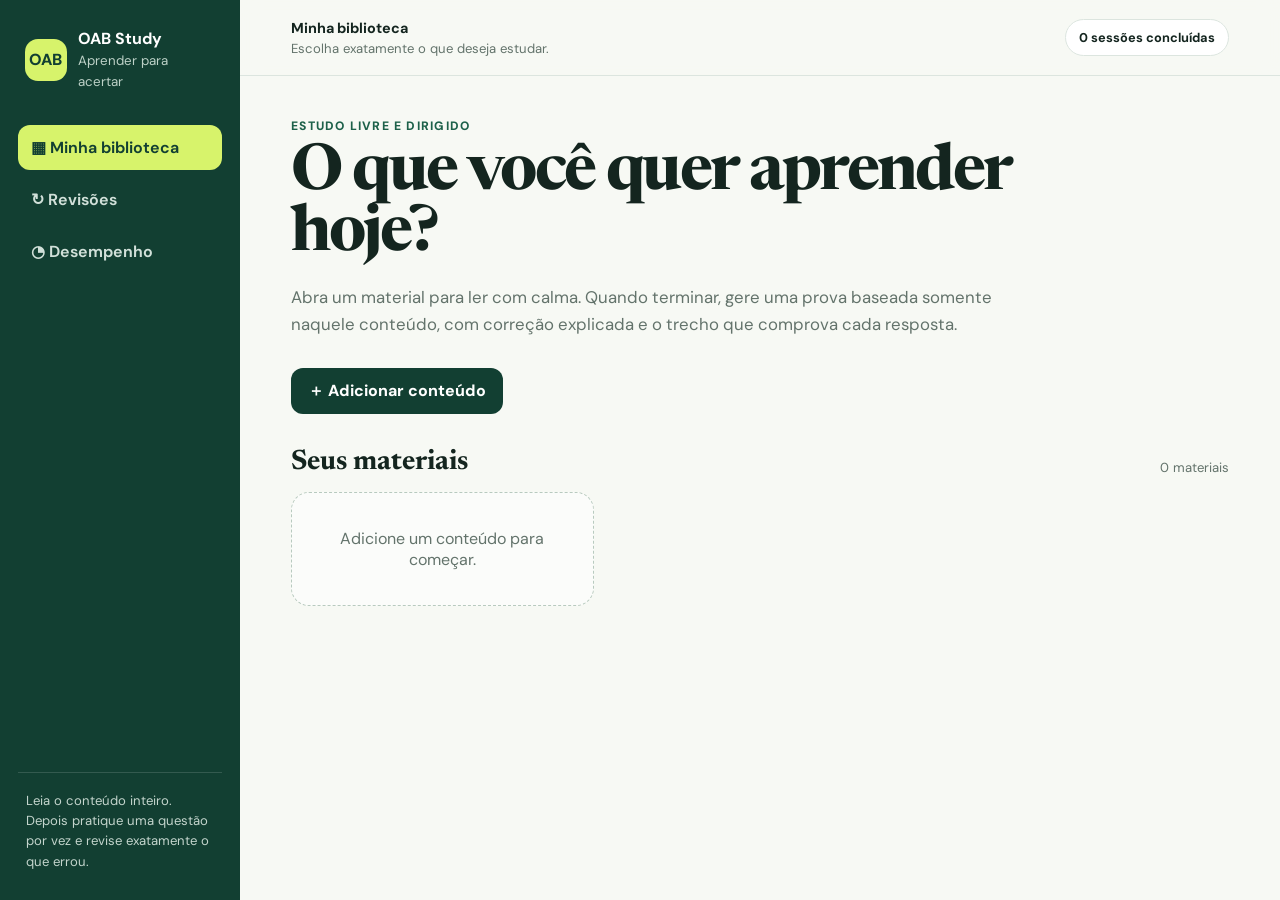
==== commit 859739ce: "feat: rebuild study flow around grounded materials" ====
--- a/index.html
+++ b/index.html
@@ -1,37 +1,60 @@
-<!DOCTYPE html>
+<!doctype html>
 <html lang="pt-BR">
 <head>
-<meta charset="UTF-8">
-<meta name="viewport" content="width=device-width,initial-scale=1,viewport-fit=cover">
-<title>OAB Study Premium</title>
+<meta charset="utf-8"><meta name="viewport" content="width=device-width,initial-scale=1">
+<meta name="description" content="Leitura e prática ativa para a 1ª fase da OAB.">
+<title>OAB Study — Aprender para acertar</title>
+<link rel="preconnect" href="https://fonts.googleapis.com"><link rel="preconnect" href="https://fonts.gstatic.com" crossorigin>
+<link href="https://fonts.googleapis.com/css2?family=DM+Sans:wght@400;500;600;700&family=Newsreader:opsz,wght@6..72,500;6..72,650&display=swap" rel="stylesheet">
 <style>
-:root{--bg:#f4efe7;--paper:#fffdf9;--ink:#152033;--muted:#748096;--navy:#0f1f36;--navy2:#18375c;--blue:#4a72ff;--gold:#c39a51;--green:#218b68;--red:#cc5963;--line:#e6dfd4;--shadow:0 22px 55px rgba(28,39,59,.09)}
-*{box-sizing:border-box}html{scroll-behavior:smooth}body{margin:0;font-family:Inter,ui-sans-serif,system-ui,-apple-system,BlinkMacSystemFont,"Segoe UI",sans-serif;background:radial-gradient(circle at 10% 0%,#fff8e9 0,transparent 28%),linear-gradient(180deg,#f6f1e9 0%,#f3eee6 100%);color:var(--ink)}button{font:inherit}.app{min-height:100vh;display:grid;grid-template-columns:250px 1fr}.side{position:sticky;top:0;height:100vh;background:linear-gradient(180deg,#0d1b30,#132a47);color:white;padding:26px 20px;display:flex;flex-direction:column}.brand{display:flex;align-items:center;gap:12px;margin-bottom:34px}.logo{width:42px;height:42px;border-radius:14px;background:linear-gradient(145deg,#fefbf4,#cdd8ff);color:#10203a;display:grid;place-items:center;font-weight:900}.brand b{font-size:20px}.brand small{display:block;color:#9fb0c7;margin-top:2px}.nav{display:grid;gap:7px}.nav button{border:0;background:transparent;color:#b7c3d4;text-align:left;padding:12px 13px;border-radius:12px;font-weight:700;cursor:pointer}.nav button:hover,.nav button.active{background:rgba(255,255,255,.09);color:white}.nav button span{display:inline-block;width:8px;height:8px;border-radius:50%;background:#64758d;margin-right:9px}.nav button.active span{background:#89a7ff;box-shadow:0 0 0 4px rgba(137,167,255,.12)}.sidefoot{margin-top:auto;padding-top:18px;border-top:1px solid rgba(255,255,255,.1)}.smallcaps{font-size:11px;text-transform:uppercase;letter-spacing:.13em;font-weight:800;color:#8ea0b9}.bar{height:6px;background:rgba(255,255,255,.12);border-radius:999px;overflow:hidden;margin-top:10px}.bar i{display:block;height:100%;width:0;background:linear-gradient(90deg,#7092ff,#c4d1ff);transition:.3s}.sidepct{display:flex;justify-content:space-between;font-size:12px;color:#cad5e4;margin-top:8px}
-.main{padding:34px 38px 72px;min-width:0}.shell{max-width:1160px;margin:auto}.top{display:flex;justify-content:space-between;gap:18px;align-items:flex-start;margin-bottom:22px}.eyebrow{font-size:11px;text-transform:uppercase;letter-spacing:.14em;font-weight:900;color:#a67d37}.top h1{font-family:Georgia,serif;font-size:42px;line-height:1.07;margin:6px 0 8px;color:#14213a}.top p{margin:0;color:var(--muted);max-width:740px;line-height:1.6}.date{background:rgba(255,255,255,.72);backdrop-filter:blur(10px);border:1px solid var(--line);border-radius:13px;padding:11px 13px;font-weight:800;color:#536078}.hero{border-radius:28px;background:linear-gradient(125deg,#101f36 0%,#17365b 65%,#285b9d 100%);padding:28px;color:white;box-shadow:0 25px 65px rgba(18,38,68,.18);position:relative;overflow:hidden}.hero:after{content:"";position:absolute;width:280px;height:280px;border:44px solid rgba(255,255,255,.055);border-radius:50%;right:-90px;top:-125px}.heroin{position:relative;z-index:1;display:grid;grid-template-columns:1fr auto;gap:22px;align-items:center}.tag{display:inline-flex;border:1px solid rgba(255,255,255,.13);background:rgba(255,255,255,.08);border-radius:999px;padding:7px 10px;font-size:11px;font-weight:800}.hero h2{font-family:Georgia,serif;font-size:31px;margin:13px 0 9px}.hero p{color:#c9d6e7;max-width:720px;line-height:1.6;margin:0}.ring{width:116px;height:116px;border-radius:50%;display:grid;place-items:center;background:conic-gradient(#91adff var(--deg,0deg),rgba(255,255,255,.13) 0);position:relative}.ring:before{content:"";position:absolute;inset:10px;border-radius:50%;background:#18375c}.ring strong{position:relative;font-size:27px}.stats{display:grid;grid-template-columns:repeat(4,1fr);gap:12px;margin:18px 0 24px}.stat{background:rgba(255,255,255,.74);border:1px solid var(--line);border-radius:17px;padding:15px 17px;box-shadow:0 9px 26px rgba(28,39,59,.04)}.stat span{font-size:11px;text-transform:uppercase;letter-spacing:.1em;font-weight:800;color:#8b94a2}.stat b{font-size:22px;display:block;margin-top:5px}.stat small{color:var(--muted)}
-.section{display:none}.section.active{display:block;animation:fade .25s ease}@keyframes fade{from{opacity:.5;transform:translateY(5px)}to{opacity:1;transform:none}}.sectionhead{display:flex;justify-content:space-between;gap:15px;align-items:flex-end;margin:28px 0 14px}.sectionhead h2{font-family:Georgia,serif;font-size:30px;margin:0}.sectionhead p{margin:5px 0 0;color:var(--muted)}.btn{border:0;border-radius:13px;padding:11px 15px;font-weight:800;cursor:pointer}.primary{background:var(--navy);color:white}.soft{background:#eaf0ff;color:#315ecf}.card{background:rgba(255,253,249,.92);border:1px solid var(--line);border-radius:22px;box-shadow:0 12px 32px rgba(28,39,59,.045)}.overview{display:grid;grid-template-columns:1.15fr .85fr;gap:16px}.copy{padding:24px}.copy h3{font-family:Georgia,serif;font-size:23px;margin:0 0 12px}.copy p{font-size:17px;line-height:1.72;color:#39465c}.concept{padding:20px;background:linear-gradient(135deg,#fbf4e5,#fffaf2);border:1px solid #e9d5ac;border-radius:20px}.concept p{font-family:Georgia,serif;font-size:22px;line-height:1.5;margin:7px 0}.lessonpath{display:grid;grid-template-columns:repeat(5,1fr);gap:10px}.step{background:var(--paper);border:1px solid var(--line);border-radius:17px;padding:16px;min-height:138px;position:relative}.step em{width:27px;height:27px;border-radius:9px;background:#f6ead1;color:#a57932;display:grid;place-items:center;font-style:normal;font-weight:900}.step h3{font-size:15px;margin:14px 0 6px}.step p{font-size:12px;line-height:1.5;color:var(--muted);margin:0}.step.done:after{content:"✓";position:absolute;right:12px;top:12px;background:#e8f6ef;color:var(--green);width:24px;height:24px;border-radius:50%;display:grid;place-items:center;font-weight:900}
-.mapzone{padding:24px;overflow:hidden}.mind{position:relative;min-height:470px;display:grid;place-items:center}.center{position:absolute;width:150px;height:150px;border-radius:50%;background:linear-gradient(145deg,#19375b,#0f2139);color:white;display:grid;place-items:center;text-align:center;z-index:2;box-shadow:0 22px 50px rgba(15,31,54,.22);border:9px solid #dce5ff}.center b{font-family:Georgia,serif;font-size:30px}.center small{display:block;color:#b8c8dd;font-size:11px;margin-top:4px}.node{position:absolute;width:250px;background:white;border:1px solid var(--line);border-radius:18px;padding:16px;box-shadow:0 12px 28px rgba(28,39,59,.06);cursor:pointer;transition:.2s}.node:hover{transform:translateY(-3px);box-shadow:var(--shadow)}.node b{display:block;margin-bottom:6px}.node small{color:var(--muted);line-height:1.5}.node .more{display:none;margin-top:10px;padding-top:10px;border-top:1px dashed var(--line);color:#455166;font-size:12px;line-height:1.6}.node.open .more{display:block}.n1{top:20px;left:50%;transform:translateX(-50%)}.n1:hover{transform:translateX(-50%) translateY(-3px)}.n2{left:30px;top:185px}.n3{right:30px;top:185px}.n4{bottom:15px;left:50%;transform:translateX(-50%)}.n4:hover{transform:translateX(-50%) translateY(-3px)}
-.flashgrid{display:grid;grid-template-columns:repeat(3,1fr);gap:13px}.flash{height:185px;perspective:900px;cursor:pointer}.flip{width:100%;height:100%;position:relative;transform-style:preserve-3d;transition:.5s}.flash.on .flip{transform:rotateY(180deg)}.face{position:absolute;inset:0;backface-visibility:hidden;border:1px solid var(--line);border-radius:20px;padding:19px;display:flex;flex-direction:column;justify-content:space-between;box-shadow:0 10px 26px rgba(28,39,59,.04)}.front{background:white}.back{background:var(--navy);color:white;transform:rotateY(180deg)}.face h3{font-family:Georgia,serif;font-size:21px;margin:0}.face span{font-size:10px;text-transform:uppercase;letter-spacing:.12em;font-weight:900;color:#969eac}.back span{color:#91a5c2}.back p{margin:0;color:#d5dfeb;line-height:1.55;font-size:13px}.traps{display:grid;gap:10px}.trap{background:white;border:1px solid var(--line);border-radius:16px;overflow:hidden}.trap button{width:100%;border:0;background:transparent;padding:16px;text-align:left;display:flex;justify-content:space-between;font-weight:800;cursor:pointer}.trap div{display:none;padding:0 16px 16px;color:var(--muted);line-height:1.6}.trap.open div{display:block}.bad{color:var(--red)}.good{color:var(--green)}
-.quizgrid{display:grid;grid-template-columns:1fr 260px;gap:16px}.quiz{padding:24px}.qtop{display:flex;justify-content:space-between;font-size:11px;font-weight:900;text-transform:uppercase;letter-spacing:.09em;color:var(--muted)}.qbar{height:5px;background:#eee8df;border-radius:999px;overflow:hidden;margin:14px 0 20px}.qbar i{display:block;height:100%;background:linear-gradient(90deg,#4a72ff,#8ca8ff);width:20%;transition:.3s}.question{font-family:Georgia,serif;font-size:25px;line-height:1.4;margin:0 0 18px}.opts{display:grid;gap:9px}.opt{border:1px solid var(--line);background:white;border-radius:14px;padding:13px 14px;text-align:left;display:flex;gap:10px;cursor:pointer;color:#344056;font-weight:650}.opt:hover:not(:disabled){background:#f8faff;border-color:#b5c6f6}.letter{width:26px;height:26px;border-radius:8px;background:#f0ede7;display:grid;place-items:center;font-size:11px;font-weight:900;flex:0 0 auto}.opt.correct{background:#eaf8f2;border-color:#a9dbc9;color:#126d50}.opt.wrong{background:#fff0f2;border-color:#efbbc1;color:#a33743}.feedback{display:none;margin-top:14px;border-radius:14px;padding:14px;line-height:1.6;font-size:13px}.feedback.show{display:block}.feedback.ok{background:#eaf8f2}.feedback.no{background:#fff0f2}.confidence{display:none;margin-top:14px;padding-top:14px;border-top:1px solid var(--line)}.confidence.show{display:block}.confidence p{font-size:12px;color:var(--muted)}.crow{display:flex;gap:8px;flex-wrap:wrap}.crow button{border:1px solid var(--line);background:white;border-radius:10px;padding:8px 10px;font-weight:750;cursor:pointer}.crow button.sel{background:var(--navy);color:white}.qactions{display:flex;justify-content:flex-end;margin-top:16px}.qactions button:disabled{opacity:.4;cursor:not-allowed}.score{padding:18px}.scoregrid{display:grid;grid-template-columns:1fr 1fr;gap:8px}.scorebox{border:1px solid var(--line);border-radius:13px;padding:11px;background:white}.scorebox span{font-size:10px;color:#8b94a2;text-transform:uppercase;font-weight:900}.scorebox b{display:block;font-size:22px;margin-top:4px}.score p{font-size:12px;line-height:1.6;color:var(--muted)}.finish{padding:24px}.checks{display:grid;gap:9px}.check{display:flex;gap:11px;align-items:flex-start;border:1px solid var(--line);border-radius:14px;padding:12px;background:white}.check input{width:18px;height:18px;accent-color:var(--green);margin-top:2px}.check b{display:block}.check small{color:var(--muted)}.result{display:none;text-align:center;padding:26px}.result.show{display:block}.result h3{font-family:Georgia,serif;font-size:30px;margin:0 0 8px}.resultcards{display:grid;grid-template-columns:repeat(4,1fr);gap:9px;margin:18px 0}.resultcards div{border:1px solid var(--line);border-radius:14px;padding:12px;background:white}.resultcards b{display:block;font-size:23px}.resultcards span{font-size:10px;text-transform:uppercase;color:var(--muted);font-weight:900}.toast{position:fixed;left:50%;bottom:20px;transform:translate(-50%,15px);opacity:0;background:#101c30;color:white;padding:11px 14px;border-radius:11px;transition:.2s;z-index:100}.toast.show{opacity:1;transform:translate(-50%,0)}.mobile{display:none}
-@media(max-width:980px){.app{grid-template-columns:1fr}.side{display:none}.main{padding:20px 16px 90px}.top{display:block}.date{display:inline-block;margin-top:12px}.heroin{grid-template-columns:1fr}.stats{grid-template-columns:1fr 1fr}.lessonpath{grid-template-columns:1fr 1fr}.overview,.quizgrid{grid-template-columns:1fr}.flashgrid{grid-template-columns:1fr 1fr}.mobile{position:fixed;display:grid;grid-template-columns:repeat(5,1fr);left:8px;right:8px;bottom:8px;background:rgba(15,31,54,.97);border-radius:15px;padding:7px;z-index:50}.mobile button{border:0;background:transparent;color:#aebbd0;padding:9px 3px;border-radius:9px;font-size:10px;font-weight:800}.mobile button.active{background:rgba(255,255,255,.1);color:white}}
-@media(max-width:680px){.top h1{font-size:34px}.hero h2{font-size:27px}.stats,.lessonpath,.flashgrid{grid-template-columns:1fr}.mind{display:block;min-height:auto}.center{position:relative;margin:0 auto 16px}.node{position:relative!important;width:100%;left:auto!important;right:auto!important;top:auto!important;bottom:auto!important;transform:none!important;margin:10px 0}.resultcards{grid-template-columns:1fr 1fr}.question{font-size:22px}}
+:root{--ink:#14251f;--muted:#63736b;--paper:#f7f9f4;--panel:#fff;--line:#dce5df;--brand:#123f32;--green:#1d614a;--lime:#d7f36b;--soft:#f1f7ed;--red:#a9413a;--redsoft:#fff0ed;--shadow:0 20px 55px rgba(18,63,50,.09)}
+*{box-sizing:border-box}body{margin:0;background:var(--paper);color:var(--ink);font:16px "DM Sans",sans-serif}button,input,textarea,select{font:inherit}button{cursor:pointer}button:focus-visible,input:focus-visible,textarea:focus-visible,select:focus-visible{outline:3px solid #87ad9d;outline-offset:2px}
+.app{min-height:100vh;display:grid;grid-template-columns:240px 1fr}.rail{position:sticky;top:0;height:100vh;padding:28px 18px;background:var(--brand);color:#fff;display:flex;flex-direction:column}.brand{display:flex;gap:11px;align-items:center;margin:0 7px 34px}.logo{width:42px;height:42px;border-radius:13px;background:var(--lime);color:var(--brand);display:grid;place-items:center;font-weight:800}.brand strong{display:block}.brand small{color:#bdd1c7}.nav{display:grid;gap:7px}.nav button{border:0;border-radius:12px;padding:12px 13px;text-align:left;background:transparent;color:#d1e0d9;font-weight:650}.nav button.active{background:var(--lime);color:var(--brand)}.rail-note{margin-top:auto;border-top:1px solid #ffffff24;padding:18px 8px 0;color:#c4d5cd;font-size:.82rem;line-height:1.55}
+main{min-width:0}.topbar{height:76px;padding:16px clamp(20px,4vw,54px);display:flex;align-items:center;justify-content:space-between;gap:15px;border-bottom:1px solid var(--line);background:#f7f9f4eb;backdrop-filter:blur(10px);position:sticky;top:0;z-index:3}.context strong,.context span{display:block}.context strong{font-size:.9rem}.context span{font-size:.82rem;color:var(--muted);margin-top:3px}.counter{padding:9px 13px;background:#fff;border:1px solid var(--line);border-radius:999px;font-size:.8rem;font-weight:700}
+.view{display:none;padding:42px clamp(20px,4vw,54px) 64px}.view.active{display:block}.eyebrow{color:var(--green);font-size:.76rem;font-weight:800;letter-spacing:.1em;text-transform:uppercase}h1,h2{font-family:"Newsreader",serif}h1{font-size:clamp(2.4rem,5vw,4.7rem);line-height:.96;letter-spacing:-.04em;margin:10px 0 14px;max-width:850px}.lead{max-width:710px;color:var(--muted);font-size:1.05rem;line-height:1.65}.actions{display:flex;flex-wrap:wrap;gap:10px;margin:29px 0}.primary,.secondary,.textbtn{border-radius:12px;padding:12px 17px;font-weight:750;border:0}.primary{background:var(--brand);color:#fff}.primary:hover{background:var(--green)}.primary.accent{background:var(--lime);color:var(--brand)}.primary:disabled{opacity:.6;cursor:wait}.secondary{background:#fff;color:var(--brand);border:1px solid var(--line)}.textbtn{padding:6px;background:transparent;color:var(--green)}
+.heading{display:flex;justify-content:space-between;align-items:end;gap:15px;margin:34px 0 16px}.heading h2{font-size:1.75rem;margin:0}.heading span{font-size:.82rem;color:var(--muted)}.grid{display:grid;grid-template-columns:repeat(3,minmax(0,1fr));gap:15px}.card{min-height:215px;padding:21px;background:#fff;border:1px solid var(--line);border-radius:18px;display:flex;flex-direction:column;box-shadow:0 8px 30px #17312708;transition:.18s}.card:hover{transform:translateY(-3px);box-shadow:var(--shadow);border-color:#aec5b8}.subject{color:var(--green);font-size:.74rem;font-weight:800;letter-spacing:.08em;text-transform:uppercase}.card h3{font-size:1.1rem;line-height:1.35;margin:13px 0 8px}.card p{color:var(--muted);font-size:.89rem;line-height:1.5}.cardfoot{margin-top:auto;display:flex;align-items:center;justify-content:space-between;gap:10px;padding-top:17px}.cardfoot small{color:var(--muted)}
+.readerwrap{max-width:1120px;margin:auto;display:grid;grid-template-columns:minmax(0,760px) 270px;gap:32px;align-items:start}.paper{background:#fff;border:1px solid var(--line);border-radius:22px;overflow:hidden;box-shadow:var(--shadow)}.paperhead{padding:clamp(25px,5vw,48px);background:linear-gradient(145deg,#fff 42%,#eff7e7);border-bottom:1px solid var(--line)}.readtitle{font-family:"Newsreader",serif;font-size:clamp(2.1rem,4.5vw,3.7rem);line-height:1;letter-spacing:-.03em;margin:13px 0}.meta{display:flex;gap:9px 18px;flex-wrap:wrap;color:var(--muted);font-size:.84rem}.body{padding:clamp(27px,5vw,50px);font:1.2rem/1.8 "Newsreader",serif}.body p{margin:0 0 1.35em}.body h3{font:700 1.02rem "DM Sans",sans-serif;margin:2em 0 .6em}.finish{padding:25px clamp(24px,5vw,48px);background:#f3f7f1;border-top:1px solid var(--line);display:flex;align-items:center;justify-content:space-between;gap:18px}.finish p{margin:0;color:var(--muted);font-size:.88rem}.tools{position:sticky;top:104px;display:grid;gap:13px}.tool{padding:18px;background:#fff;border:1px solid var(--line);border-radius:16px}.tool h3{margin:0 0 12px;font-size:.9rem}.tool p{margin:0;color:var(--muted);font-size:.82rem;line-height:1.5}.step{display:grid;grid-template-columns:23px 1fr;gap:9px;align-items:center;color:var(--muted);font-size:.82rem;margin:10px 0}.dot{width:23px;height:23px;border:1px solid var(--line);border-radius:50%;display:grid;place-items:center;font-size:.7rem;font-weight:800}.step.done{color:var(--green);font-weight:700}.step.done .dot{background:var(--lime);border-color:var(--lime)}
+.quizwrap,.resultwrap{max-width:880px;margin:auto}.bar{height:7px;background:#dfe8e2;border-radius:9px;overflow:hidden;margin:16px 0 33px}.bar span{height:100%;display:block;background:var(--lime);transition:.25s}.question{background:#fff;border:1px solid var(--line);border-radius:22px;padding:clamp(24px,5vw,45px);box-shadow:var(--shadow)}.question h2{font:650 clamp(1.2rem,2.5vw,1.65rem)/1.48 "DM Sans",sans-serif;margin:16px 0 24px}.alts{display:grid;gap:10px}.alt{width:100%;padding:15px 17px;border:1px solid var(--line);border-radius:13px;background:#fafcf9;text-align:left;display:grid;grid-template-columns:27px 1fr;gap:11px;line-height:1.45;color:var(--ink)}.alt:hover:not(:disabled),.alt.selected{border-color:var(--green);background:#f1f7f3}.alt.correct{border-color:#237052;background:#eaf7f0}.alt.wrong{border-color:var(--red);background:var(--redsoft)}.letter{font-weight:800;color:var(--green)}.feedback{display:none;margin-top:20px;padding:19px;background:#f2f6f2;border-radius:14px}.feedback.show{display:block}.feedback h3{margin:0 0 9px}.feedback p{color:var(--muted);line-height:1.55}blockquote{margin:13px 0 0;padding:12px 15px;border-left:4px solid var(--lime);background:#fff;font:1.05rem/1.5 "Newsreader",serif}.quizactions{display:flex;justify-content:flex-end;gap:9px;margin-top:22px}
+.scorecard{padding:clamp(28px,6vw,58px);background:var(--brand);color:#fff;border-radius:24px}.score{font:650 clamp(4rem,12vw,8rem)/.88 "Newsreader",serif;color:var(--lime)}.scorecard h1{font-size:clamp(2rem,4vw,3.5rem);margin-top:22px}.scorecard p{color:#c6d8cf;line-height:1.6}.panel{margin-top:18px;padding:24px;background:#fff;border:1px solid var(--line);border-radius:18px}.panel h2{font-size:1.55rem}.list{display:grid;gap:9px}.item{padding:14px 16px;background:#f3f7f3;border-radius:12px;line-height:1.45}.empty{padding:35px;border:1px dashed #b8cabf;border-radius:18px;background:#ffffff88;color:var(--muted);text-align:center}
+.overlay{display:none;position:fixed;inset:0;z-index:20;background:#0b2a206e;padding:20px;align-items:center;justify-content:center}.overlay.open{display:flex}.dialog{width:min(700px,100%);max-height:92vh;overflow:auto;background:#fff;border-radius:22px;box-shadow:0 30px 80px #0004}.dialoghead{padding:24px 27px 12px;display:flex;justify-content:space-between;gap:15px}.dialoghead h2{font-size:1.7rem;margin:5px 0}.close{border:0;background:#edf3ef;width:36px;height:36px;border-radius:50%;font-size:1.2rem}.dialogbody{padding:8px 27px 27px}.field{display:grid;gap:7px;margin-bottom:16px}.field label{font-size:.87rem;font-weight:750}.field small{color:var(--muted)}.field input,.field textarea,.field select{width:100%;padding:12px 13px;border:1px solid #cbd8d0;border-radius:11px;background:#fff}.field textarea{min-height:220px;resize:vertical;line-height:1.55}.notice{display:none;padding:13px 15px;margin-bottom:15px;border-radius:11px;background:var(--redsoft);color:var(--red);font-size:.87rem;line-height:1.45}.notice.show{display:block}.dialogactions{display:flex;justify-content:flex-end;gap:9px;margin-top:18px}.mobile{display:none;border:0;background:transparent;font-size:1.25rem}
+@media(max-width:980px){.app{grid-template-columns:82px 1fr}.rail{padding-inline:12px}.brand{justify-content:center}.brand>div:last-child,.nav span,.rail-note{display:none}.nav button{text-align:center}.grid{grid-template-columns:repeat(2,1fr)}.readerwrap{grid-template-columns:1fr}.tools{position:static;grid-template-columns:repeat(2,1fr)}}
+@media(max-width:640px){.app{display:block}.rail{display:none;position:fixed;z-index:10;width:min(280px,84vw);inset:0 auto 0 0}.rail.open{display:flex}.brand{justify-content:flex-start}.brand>div:last-child,.nav span,.rail-note{display:block}.nav button{text-align:left}.mobile{display:block}.counter{display:none}.topbar{padding:14px 18px}.view{padding:30px 18px 48px}.grid,.tools{grid-template-columns:1fr}.finish,.heading{align-items:stretch;flex-direction:column}.quizactions,.dialogactions{flex-direction:column-reverse}.quizactions button,.dialogactions button,.finish button{width:100%}}
 </style>
 </head>
 <body>
 <div class="app">
-<aside class="side"><div class="brand"><div class="logo">O</div><div><b>OAB Study</b><small>Premium session</small></div></div><nav class="nav"><button class="active" data-section="inicio"><span></span>Hoje</button><button data-section="mapa"><span></span>Mapa mental</button><button data-section="cards"><span></span>Memorização</button><button data-section="pegadinhas"><span></span>Pegadinhas FGV</button><button data-section="questoes"><span></span>Questões</button><button data-section="fechamento"><span></span>Fechamento</button></nav><div class="sidefoot"><div class="smallcaps">Progresso</div><div class="bar"><i id="sidebar"></i></div><div class="sidepct"><span id="sidepct">0%</span><span>Meta 5 questões</span></div></div></aside>
-<main class="main"><div class="shell"><header class="top"><div><div class="eyebrow">Ética • Dia 1</div><h1>Natureza da OAB</h1><p>Conteúdo visual primeiro. Depois, memorização, pegadinhas e questões clicáveis.</p></div><div class="date">07 set 2026</div></header>
-<section class="hero"><div class="heroin"><div><span class="tag">Sessão normal • Fase 1</span><h2>Uma ideia central. Cinco formas de fixar.</h2><p>A OAB presta serviço público, mas possui natureza jurídica própria e não integra a Administração Pública.</p></div><div class="ring" id="ring"><strong id="ringpct">0%</strong></div></div></section>
-<div class="stats"><div class="stat"><span>Matéria</span><b>Ética</b><small>alto peso estratégico</small></div><div class="stat"><span>Tópico</span><b>OAB</b><small>natureza + normas</small></div><div class="stat"><span>Questões</span><b>5</b><small>uma por vez</small></div><div class="stat"><span>Revisões</span><b>0</b><small>primeiro contato</small></div></div>
-<section id="inicio" class="section active"><div class="sectionhead"><div><h2>Como estudar esta aula</h2><p>Você não precisa adivinhar o que fazer.</p></div><button class="btn soft" data-go="mapa">Começar pelo mapa →</button></div><div class="lessonpath"><div class="step"><em>1</em><h3>Entender</h3><p>Captar o conceito central.</p></div><div class="step"><em>2</em><h3>Visualizar</h3><p>Mapa mental interativo.</p></div><div class="step"><em>3</em><h3>Memorizar</h3><p>Cards que viram.</p></div><div class="step"><em>4</em><h3>Blindar</h3><p>Pegadinhas da FGV.</p></div><div class="step"><em>5</em><h3>Testar</h3><p>5 questões com correção.</p></div></div><div class="sectionhead"><div><h2>Conceito principal</h2><p>Se isso ficar claro, o resto organiza sozinho.</p></div></div><div class="overview"><div class="card copy"><h3>OAB não é uma autarquia</h3><p>A OAB exerce <b>serviço público</b>, mas tem uma posição jurídica própria. Para a prova, pense em <b>natureza especial / sui generis</b>, sem integrar a Administração Pública.</p><p><b>Tripé normativo:</b> Estatuto da OAB + Regulamento Geral + Código de Ética e Disciplina.</p></div><div class="concept"><div class="eyebrow">Frase de prova</div><p>“Presta serviço público, mas <b>não é autarquia</b> e <b>não integra a Administração Pública</b>.”</p></div></div></section>
-<section id="mapa" class="section"><div class="sectionhead"><div><h2>Mapa mental</h2><p>Toque nos ramos para abrir os detalhes.</p></div><button class="btn soft" id="markMap">Marcar como estudado ✓</button></div><div class="card mapzone"><div class="mind"><div class="center"><div><b>OAB</b><small>natureza • normas • características</small></div></div><div class="node n1"><b>Normas-base</b><small>O tripé legislativo.</small><div class="more">Estatuto da Advocacia e da OAB, Regulamento Geral e Código de Ética e Disciplina.</div></div><div class="node n2"><b>Natureza jurídica</b><small>Serviço público com posição própria.</small><div class="more">Natureza especial / sui generis. Não é autarquia e não integra a Administração Pública.</div></div><div class="node n3"><b>Características</b><small>O que a FGV adora trocar.</small><div class="more">Imunidade sobre bens, rendas e serviços. Sem vínculo funcional ou hierárquico. Cargos de conselheiro e diretoria são gratuitos.</div></div><div class="node n4"><b>Cobrança e execução</b><small>Crédito da OAB pode ser executado.</small><div class="more">A certidão de crédito constitui título executivo extrajudicial. Referência vigente: art. 46, parágrafo único.</div></div></div></div></section>
-<section id="cards" class="section"><div class="sectionhead"><div><h2>Memorização</h2><p>Tente responder mentalmente antes de virar.</p></div><button class="btn soft" id="markCards">Marcar cards como revisados ✓</button></div><div class="flashgrid"><div class="flash"><div class="flip"><div class="face front"><span>Pergunta</span><h3>A OAB é autarquia?</h3><small>Toque para virar</small></div><div class="face back"><span>Resposta</span><p><b>Não.</b> Natureza especial / sui generis.</p></div></div></div><div class="flash"><div class="flip"><div class="face front"><span>Pergunta</span><h3>Quais são as 3 normas-base?</h3><small>Toque para virar</small></div><div class="face back"><span>Resposta</span><p>Estatuto + Regulamento Geral + Código de Ética.</p></div></div></div><div class="flash"><div class="flip"><div class="face front"><span>Pergunta</span><h3>Qual é a imunidade?</h3><small>Toque para virar</small></div><div class="face back"><span>Resposta</span><p>Bens, rendas e serviços.</p></div></div></div><div class="flash"><div class="flip"><div class="face front"><span>Pergunta</span><h3>Conselheiro recebe pelo cargo?</h3><small>Toque para virar</small></div><div class="face back"><span>Resposta</span><p>Não. O exercício é gratuito e obrigatório.</p></div></div></div><div class="flash"><div class="flip"><div class="face front"><span>Pergunta</span><h3>Tem vínculo hierárquico com a União?</h3><small>Toque para virar</small></div><div class="face back"><span>Resposta</span><p>Não. A OAB é independente da Administração Pública.</p></div></div></div><div class="flash"><div class="flip"><div class="face front"><span>Pergunta</span><h3>Certidão do crédito vale o quê?</h3><small>Toque para virar</small></div><div class="face back"><span>Resposta</span><p>Título executivo extrajudicial.</p></div></div></div></div></section>
-<section id="pegadinhas" class="section"><div class="sectionhead"><div><h2>Pegadinhas FGV</h2><p>Abra para ver a palavra perigosa.</p></div><button class="btn soft" id="markTraps">Marcar como estudadas ✓</button></div><div class="traps"><div class="trap"><button>“A OAB é uma <span class="bad">autarquia federal</span>.” <b>＋</b></button><div><span class="bad">Errado.</span> Serviço público não significa autarquia.</div></div><div class="trap"><button>“A OAB integra a <span class="bad">Administração indireta</span>.” <b>＋</b></button><div><span class="bad">Errado.</span> Não integra a Administração Pública.</div></div><div class="trap"><button>“A OAB possui <span class="bad">isenção</span> tributária.” <b>＋</b></button><div>O termo técnico cobrado é <span class="good">imunidade tributária</span>.</div></div><div class="trap"><button>“Conselheiros recebem <span class="bad">remuneração</span> pelo cargo.” <b>＋</b></button><div><span class="bad">Errado.</span> Exercício gratuito e obrigatório.</div></div><div class="trap"><button>“Título executivo: art. 46, <span class="bad">§1º</span>.” <b>＋</b></button><div>Na redação vigente, memorize <span class="good">art. 46, parágrafo único</span>.</div></div></div></section>
-<section id="questoes" class="section"><div class="sectionhead"><div><h2>Questões</h2><p>Responda e depois marque se sabia, ficou em dúvida ou chutou.</p></div></div><div class="quizgrid"><div class="card quiz" id="quizbox"><div class="qtop"><span id="qcount">Questão 1 de 5</span><span>Ética • OAB</span></div><div class="qbar"><i id="qbar"></i></div><h3 class="question" id="question"></h3><div class="opts" id="opts"></div><div class="feedback" id="feedback"></div><div class="confidence" id="confidence"><p>Como você chegou nessa resposta?</p><div class="crow"><button data-conf="sabia">Eu sabia</button><button data-conf="duvida">Fiquei em dúvida</button><button data-conf="chute">Foi chute</button></div></div><div class="qactions"><button class="btn primary" id="next" disabled>Próxima questão</button></div></div><aside class="card score"><div class="smallcaps">Placar</div><div class="scoregrid"><div class="scorebox"><span>Acertos</span><b id="correct">0</b></div><div class="scorebox"><span>Erros</span><b id="wrong">0</b></div><div class="scorebox"><span>Feitas</span><b id="answered">0/5</b></div><div class="scorebox"><span>Taxa</span><b id="rate">0%</b></div></div><p><b>Regra:</b> acerto no chute não conta como domínio. Dúvida vira ponto de atenção.</p></aside></div><div class="card result" id="result"><h3>Sessão concluída</h3><p id="resulttext"></p><div class="resultcards"><div><b id="rc">0</b><span>acertos</span></div><div><b id="rw">0</b><span>erros</span></div><div><b id="rg">0</b><span>chutes</span></div><div><b id="rr">0%</b><span>taxa</span></div></div><button class="btn primary" id="copy">Copiar resultado para o ChatGPT</button></div></section>
-<section id="fechamento" class="section"><div class="sectionhead"><div><h2>Fechamento</h2><p>Marque apenas o que realmente ficou claro.</p></div></div><div class="card finish"><div class="checks"><label class="check"><input type="checkbox" data-check="natureza"><div><b>Entendi a natureza da OAB</b><small>Consigo explicar por que não é autarquia.</small></div></label><label class="check"><input type="checkbox" data-check="normas"><div><b>Memorizei as normas-base</b><small>Estatuto + Regulamento + Código de Ética.</small></div></label><label class="check"><input type="checkbox" data-check="caracteristicas"><div><b>Memorizei as características</b><small>Imunidade, independência e cargos gratuitos.</small></div></label><label class="check"><input type="checkbox" data-check="titulo"><div><b>Entendi o título executivo</b><small>Art. 46, parágrafo único.</small></div></label></div></div></section>
-</div></main></div>
-<nav class="mobile"><button class="active" data-section="inicio">Hoje</button><button data-section="mapa">Mapa</button><button data-section="cards">Cards</button><button data-section="questoes">Quiz</button><button data-section="fechamento">Fim</button></nav><div class="toast" id="toast">Salvo</div>
+<aside class="rail" id="rail"><div class="brand"><div class="logo">OAB</div><div><strong>OAB Study</strong><small>Aprender para acertar</small></div></div>
+<nav class="nav"><button class="active" data-nav="library">▦ <span>Minha biblioteca</span></button><button data-nav="reviews">↻ <span>Revisões</span></button><button data-nav="performance">◔ <span>Desempenho</span></button></nav>
+<div class="rail-note">Leia o conteúdo inteiro. Depois pratique uma questão por vez e revise exatamente o que errou.</div></aside>
+<main><header class="topbar"><button class="mobile" id="menu">☰</button><div class="context"><strong id="ctxTitle">Minha biblioteca</strong><span id="ctxDetail">Escolha exatamente o que deseja estudar.</span></div><div class="counter" id="sessionCount">0 sessões concluídas</div></header>
+<section class="view active" id="libraryView"><div class="eyebrow">Estudo livre e dirigido</div><h1>O que você quer aprender hoje?</h1><p class="lead">Abra um material para ler com calma. Quando terminar, gere uma prova baseada somente naquele conteúdo, com correção explicada e o trecho que comprova cada resposta.</p><div class="actions"><button class="primary" id="add">＋ Adicionar conteúdo</button><button class="secondary" id="continue" hidden>Continuar última leitura</button></div><div class="heading"><h2>Seus materiais</h2><span id="materialCount"></span></div><div class="grid" id="materials"></div></section>
+<section class="view" id="readerView"><div class="readerwrap"><article class="paper"><header class="paperhead"><div class="subject" id="readSubject"></div><div class="readtitle" id="readTitle"></div><div class="meta"><span id="readTime"></span><span id="readWords"></span><span id="readStatus"></span></div></header><div class="body" id="readBody"></div><footer class="finish"><p>Terminou? A prova usará exclusivamente este texto.</p><button class="primary accent" id="prepare">Gerar prova deste conteúdo →</button></footer></article><aside class="tools"><div class="tool"><h3>Seu caminho</h3><div class="step done"><span class="dot">1</span>Conteúdo escolhido</div><div class="step"><span class="dot">2</span>Leitura completa</div><div class="step"><span class="dot">3</span>Prova e correção</div><div class="step"><span class="dot">4</span>Revisão dos erros</div></div><div class="tool"><h3>Regra da prova</h3><p>Nenhuma resposta pode depender de informação ausente do material. A correção sempre mostra a comprovação.</p></div><button class="secondary" id="back">← Voltar à biblioteca</button></aside></div></section>
+<section class="view" id="quizView"><div class="quizwrap"><div class="eyebrow" id="quizSubject"></div><div class="heading"><div><h2 id="quizTitle"></h2><span id="quizCounter"></span></div><span id="liveScore"></span></div><div class="bar"><span id="quizBar"></span></div><div class="question"><div class="subject" id="skill"></div><h2 id="statement"></h2><div class="alts" id="alts"></div><div class="feedback" id="feedback"></div><div class="quizactions"><button class="secondary" id="quit">Sair da prova</button><button class="primary" id="check" disabled>Corrigir resposta</button><button class="primary accent" id="next" hidden>Próxima questão →</button></div></div></div></section>
+<section class="view" id="resultView"><div class="resultwrap"><div class="scorecard"><div class="score" id="score">0%</div><h1 id="resultTitle"></h1><p id="resultText"></p><button class="primary accent" id="reviewErrors">Revisar pontos fracos</button></div><div class="panel"><h2>Diagnóstico da sessão</h2><div class="list" id="diagnosis"></div><div class="dialogactions"><button class="secondary" id="toLibrary">Voltar à biblioteca</button><button class="primary" id="retry">Fazer nova prova</button></div></div></div></section>
+<section class="view" id="reviewsView"><div class="eyebrow">Memória de longo prazo</div><h1>Revisões programadas</h1><p class="lead">Os pontos errados entram automaticamente em D+1, D+7 e D+30.</p><div class="empty" id="reviewList">Conclua sua primeira prova para criar uma fila de revisão.</div></section>
+<section class="view" id="performanceView"><div class="eyebrow">Aprendizado real</div><h1>Seu desempenho</h1><p class="lead">Acompanhe domínio por conteúdo, não apenas quantidade de questões.</p><div class="panel" id="performance"></div></section>
+</main></div>
+<div class="overlay" id="materialDialog"><div class="dialog"><div class="dialoghead"><div><div class="eyebrow">Novo material</div><h2>Adicione o conteúdo completo</h2></div><button class="close" data-close="materialDialog">×</button></div><div class="dialogbody"><div class="notice" id="materialNotice"></div><div class="field"><label>Título</label><input id="newTitle" placeholder="Ex.: Prerrogativas do advogado"></div><div class="field"><label>Matéria</label><input id="newSubject" placeholder="Ex.: Ética Profissional"></div><div class="field"><label>Importar TXT ou Markdown</label><input id="file" type="file" accept=".txt,.md,text/plain,text/markdown"></div><div class="field"><label>Conteúdo</label><textarea id="newContent" placeholder="Cole aqui o conteúdo que você realmente quer estudar..."></textarea><small>Use o material completo. Isso melhora a profundidade da prova.</small></div><div class="dialogactions"><button class="secondary" data-close="materialDialog">Cancelar</button><button class="primary" id="save">Salvar e começar</button></div></div></div></div>
+<div class="overlay" id="quizDialog"><div class="dialog"><div class="dialoghead"><div><div class="eyebrow">Prática ativa</div><h2>Configure sua prova</h2></div><button class="close" data-close="quizDialog">×</button></div><div class="dialogbody"><div class="notice" id="quizNotice"></div><div class="field"><label>Quantidade</label><select id="quantity"><option value="5">5 questões</option><option value="10" selected>10 questões</option><option value="15">15 questões</option></select></div><div class="field"><label>Nível</label><select id="difficulty"><option value="fundamental">Fundamental — conceitos centrais</option><option value="fgv" selected>Estilo FGV — casos e pegadinhas</option><option value="misto">Misto — compreensão e aplicação</option></select></div><div class="field"><label>Foco opcional</label><input id="focus" placeholder="Ex.: prazos, exceções, casos concretos"></div><div class="dialogactions"><button class="secondary" data-close="quizDialog">Cancelar</button><button class="primary" id="generate">Gerar prova fundamentada</button></div></div></div></div>
 <script>
-const KEY='oab-etica-premium-v3';const blank={steps:{map:false,cards:false,traps:false,quiz:false},checks:{natureza:false,normas:false,caracteristicas:false,titulo:false},idx:0,answers:[null,null,null,null,null],confidence:[null,null,null,null,null],finished:false};let s=(()=>{try{const r=JSON.parse(localStorage.getItem(KEY)||'{}');return {...blank,...r,steps:{...blank.steps,...r.steps},checks:{...blank.checks,...r.checks}}}catch{return JSON.parse(JSON.stringify(blank))}})();const qs=[{q:'Sobre a natureza jurídica da OAB, assinale a correta.',a:['É autarquia federal.','É entidade paraestatal subordinada à União.','Presta serviço público, possui natureza jurídica própria e não integra a Administração Pública.','É fundação pública.'],c:2,e:'A OAB presta serviço público, mas possui natureza própria e não integra a Administração Pública.'},{q:'Quais são as três normas-base do estudo da OAB?',a:['Estatuto, Regulamento Geral e Código de Ética.','Constituição, CPC e Código Civil.','Estatuto, CLT e Regulamento.','Somente o Estatuto.'],c:0,e:'O tripé é Estatuto + Regulamento Geral + Código de Ética e Disciplina.'},{q:'A imunidade tributária da OAB alcança:',a:['Somente imóveis.','Bens, rendas e serviços.','Somente rendas institucionais.','Somente serviços aos inscritos.'],c:1,e:'A imunidade alcança bens, rendas e serviços.'},{q:'O cargo de conselheiro ou membro da diretoria da OAB é:',a:['Remunerado.','Facultativo e remunerado.','Gratuito e obrigatório.','Gratuito, mas nunca obrigatório.'],c:2,e:'O exercício é gratuito e obrigatório.'},{q:'A certidão relativa a créditos da OAB:',a:['Não possui força executiva.','É título executivo extrajudicial.','É título executivo judicial.','Depende de homologação.'],c:1,e:'A certidão constitui título executivo extrajudicial.'}];function save(){localStorage.setItem(KEY,JSON.stringify(s));progress()}function show(id){document.querySelectorAll('.section').forEach(x=>x.classList.toggle('active',x.id===id));document.querySelectorAll('[data-section]').forEach(x=>x.classList.toggle('active',x.dataset.section===id));window.scrollTo({top:0,behavior:'smooth'})}document.querySelectorAll('[data-section]').forEach(b=>b.onclick=()=>show(b.dataset.section));document.querySelectorAll('[data-go]').forEach(b=>b.onclick=()=>show(b.dataset.go));document.querySelectorAll('.node').forEach(n=>n.onclick=()=>n.classList.toggle('open'));document.querySelectorAll('.flash').forEach(f=>f.onclick=()=>f.classList.toggle('on'));document.querySelectorAll('.trap').forEach(t=>t.querySelector('button').onclick=()=>t.classList.toggle('open'));function toast(m){const t=document.getElementById('toast');t.textContent=m;t.classList.add('show');setTimeout(()=>t.classList.remove('show'),1200)}function mark(id,key){document.getElementById(id).onclick=()=>{s.steps[key]=true;save();toast('Etapa marcada')}}mark('markMap','map');mark('markCards','cards');mark('markTraps','traps');function score(){let c=0;qs.forEach((q,i)=>{if(s.answers[i]===q.c)c++});let a=s.answers.filter(x=>x!==null).length;return{c,w:a-c,a,r:a?Math.round(c/a*100):0,g:s.confidence.filter(x=>x==='chute').length}}function progress(){let p=12;if(s.steps.map)p+=16;if(s.steps.cards)p+=16;if(s.steps.traps)p+=16;p+=Math.round(s.answers.filter(x=>x!==null).length/5*28);if(s.finished)p=Math.max(p,92);if(s.finished&&Object.values(s.checks).every(Boolean))p=100;sidepct.textContent=p+'%';sidebar.style.width=p+'%';ringpct.textContent=p+'%';ring.style.setProperty('--deg',(p*3.6)+'deg');let done=[true,s.steps.map,s.steps.cards,s.steps.traps,s.finished];document.querySelectorAll('.step').forEach((e,i)=>e.classList.toggle('done',done[i]))}function scoreui(){let x=score();correct.textContent=x.c;wrong.textContent=x.w;answered.textContent=x.a+'/5';rate.textContent=x.r+'%'}function render(){if(s.finished){quizbox.style.display='none';resultview();return}let i=s.idx,q=qs[i];qcount.textContent=`Questão ${i+1} de 5`;qbar.style.width=`${(i+1)*20}%`;question.textContent=q.q;opts.innerHTML='';q.a.forEach((txt,j)=>{let b=document.createElement('button');b.className='opt';b.innerHTML=`<span class="letter">${String.fromCharCode(65+j)}</span><span>${txt}</span>`;b.onclick=()=>answerq(j);opts.appendChild(b)});feedback.className='feedback';confidence.className='confidence';next.disabled=true;if(s.answers[i]!==null)paint();scoreui()}function answerq(j){if(s.answers[s.idx]!==null)return;s.answers[s.idx]=j;save();paint();scoreui()}function paint(){let i=s.idx,q=qs[i],saved=s.answers[i],bs=[...document.querySelectorAll('.opt')];bs.forEach((b,j)=>{b.disabled=true;if(j===q.c)b.classList.add('correct');if(j===saved&&saved!==q.c)b.classList.add('wrong')});let ok=saved===q.c;feedback.className='feedback show '+(ok?'ok':'no');feedback.innerHTML=`<b>${ok?'✓ Correto':'✕ Atenção'}</b><br>${q.e}`;confidence.classList.add('show');document.querySelectorAll('[data-conf]').forEach(b=>b.classList.toggle('sel',b.dataset.conf===s.confidence[i]));next.disabled=s.confidence[i]===null}document.querySelectorAll('[data-conf]').forEach(b=>b.onclick=()=>{s.confidence[s.idx]=b.dataset.conf;save();paint()});next.onclick=()=>{if(s.confidence[s.idx]===null)return;if(s.idx<4){s.idx++;save();render()}else{s.finished=true;s.steps.quiz=true;save();quizbox.style.display='none';resultview()}};function resultview(){let x=score();result.classList.add('show');rc.textContent=x.c;rw.textContent=x.w;rg.textContent=x.g;rr.textContent=x.r+'%';resulttext.textContent=x.c>=4?'Ótimo começo. Agora transforme dúvida e chute em revisão real.':'Esse resultado é diagnóstico. Os erros vão guiar sua revisão.';progress()}document.querySelectorAll('[data-check]').forEach(c=>{c.checked=!!s.checks[c.dataset.check];c.onchange=()=>{s.checks[c.dataset.check]=c.checked;save()}});copy.onclick=async()=>{let x=score(),miss=qs.map((q,i)=>s.answers[i]!==q.c?i+1:null).filter(Boolean);let txt=`RESULTADO OAB • 07/09/2026\nMatéria: Ética\nTópico: Natureza da OAB, normas e características\nQuestões: 5\nAcertos: ${x.c}\nErros: ${x.w}\nTaxa: ${x.r}%\nChutes: ${x.g}\nQuestões erradas: ${miss.length?miss.join(', '):'nenhuma'}\nRegistrar na minha Central e conduzir a revisão.`;try{await navigator.clipboard.writeText(txt);toast('Resultado copiado')}catch{prompt('Copie:',txt)}};progress();render();
-</script>
-</body>
-</html>+const KEY="oab-study-v2",parse=(v,f)=>{try{return JSON.parse(v)||f}catch{return f}},esc=(v="")=>v.replace(/[&<>'"]/g,c=>({"&":"&amp;","<":"&lt;",">":"&gt;","'":"&#39;",'"':"&quot;"}[c]));
+const starters=[];
+const saved=parse(localStorage.getItem(KEY),{}),state={materials:saved.materials?.length?saved.materials:starters,sessions:saved.sessions||[],reviews:saved.reviews||[],currentId:saved.currentId||null,quiz:[],index:0,selected:null,answered:false,answers:[]},$=id=>document.getElementById(id),views=["library","reader","quiz","result","reviews","performance"];
+function persist(){localStorage.setItem(KEY,JSON.stringify({materials:state.materials,sessions:state.sessions,reviews:state.reviews,currentId:state.currentId}))}function current(){return state.materials.find(m=>m.id===state.currentId)}function minutes(t){return Math.max(1,Math.ceil(t.trim().split(/\s+/).length/210))}
+function show(name){views.forEach(v=>$(v+"View").classList.toggle("active",v===name));document.querySelectorAll("[data-nav]").forEach(b=>b.classList.toggle("active",b.dataset.nav===name));let c={library:["Minha biblioteca","Escolha exatamente o que deseja estudar."],reader:["Modo leitura","Leia todo o conteúdo antes da prova."],quiz:["Prova fundamentada","Uma questão por vez, com correção explicada."],result:["Diagnóstico","Veja o que dominou e o que precisa revisar."],reviews:["Revisões","Retome os pontos certos nos dias certos."],performance:["Desempenho","Domínio por conteúdo estudado."]}[name];$("ctxTitle").textContent=c[0];$("ctxDetail").textContent=c[1];$("rail").classList.remove("open");window.scrollTo(0,0);if(name==="library")renderLibrary();if(name==="reviews")renderReviews();if(name==="performance")renderPerformance()}
+function renderLibrary(){$("materialCount").textContent=state.materials.length+" "+(state.materials.length===1?"material":"materiais");$("sessionCount").textContent=state.sessions.length+" "+(state.sessions.length===1?"sessão concluída":"sessões concluídas");$("continue").hidden=!current();$("materials").innerHTML=state.materials.length?state.materials.map(m=>{let ss=state.sessions.filter(s=>s.materialId===m.id),average=ss.length?Math.round(ss.reduce((a,s)=>a+s.score,0)/ss.length)+"% médio":"Ainda não testado";return `<article class="card"><div class="subject">${esc(m.subject)}</div><h3>${esc(m.title)}</h3><p>${m.content.trim().split(/\s+/).length.toLocaleString("pt-BR")} palavras · ${average}</p><div class="cardfoot"><small>${minutes(m.content)} min</small><button class="textbtn" data-open="${m.id}">Ler conteúdo →</button></div></article>`}).join(""):'<div class="empty">Adicione um conteúdo para começar.</div>';document.querySelectorAll("[data-open]").forEach(b=>b.onclick=()=>openMaterial(b.dataset.open))}
+function format(t){return t.split(/\n{2,}/).map(x=>x.trim()).filter(Boolean).map(x=>/^#{1,3}\s/.test(x)?`<h3>${esc(x.replace(/^#{1,3}\s/,""))}</h3>`:`<p>${esc(x).replace(/\n/g,"<br>")}</p>`).join("")}
+function openMaterial(id){state.currentId=id;persist();let m=current();if(!m)return;$("readSubject").textContent=m.subject;$("readTitle").textContent=m.title;$("readTime").textContent=minutes(m.content)+" min de leitura";$("readWords").textContent=m.content.trim().split(/\s+/).length.toLocaleString("pt-BR")+" palavras";$("readStatus").textContent=state.sessions.some(s=>s.materialId===m.id)?"Conteúdo já praticado":"Primeira leitura";$("readBody").innerHTML=format(m.content);show("reader")}
+function dialog(id,on=true){$(id).classList.toggle("open",on)}function notice(id,msg=""){$(id).textContent=msg;$(id).classList.toggle("show",!!msg)}
+function saveMaterial(){let title=$("newTitle").value.trim(),subject=$("newSubject").value.trim(),content=$("newContent").value.trim();if(title.length<3||subject.length<2||content.length<300)return notice("materialNotice","Informe título, matéria e pelo menos 300 caracteres. Para uma boa prova, use o conteúdo completo.");let m={id:"custom-"+Date.now(),title,subject,content,builtin:false,createdAt:Date.now()};state.materials.unshift(m);state.currentId=m.id;persist();dialog("materialDialog",false);["newTitle","newSubject","newContent"].forEach(id=>$(id).value="");$("file").value="";openMaterial(m.id)}
+async function generate(){let m=current(),b=$("generate");notice("quizNotice");b.disabled=true;b.textContent="Analisando o conteúdo…";try{let r=await fetch("/api/generate-quiz",{method:"POST",headers:{"Content-Type":"application/json"},body:JSON.stringify({title:m.title,subject:m.subject,content:m.content,count:Number($("quantity").value),difficulty:$("difficulty").value,focus:$("focus").value.trim()})}),d=await r.json().catch(()=>({}));if(!r.ok)throw Error(d.error||"Não foi possível gerar a prova.");if(!d.questions?.length)throw Error("O material não produziu questões comprováveis.");state.quiz=d.questions;state.index=0;state.answers=[];dialog("quizDialog",false);startQuiz()}catch(e){notice("quizNotice",e.message)}finally{b.disabled=false;b.textContent="Gerar prova fundamentada"}}
+function startQuiz(){let m=current();$("quizSubject").textContent=m.subject;$("quizTitle").textContent=m.title;show("quiz");renderQuestion()}
+function renderQuestion(){let q=state.quiz[state.index];state.selected=null;state.answered=false;$("quizCounter").textContent=`Questão ${state.index+1} de ${state.quiz.length}`;$("liveScore").textContent=state.answers.filter(a=>a.correct).length+" acertos";$("quizBar").style.width=(state.index+1)/state.quiz.length*100+"%";$("skill").textContent=q.skill||"Compreensão e aplicação";$("statement").textContent=q.statement;$("alts").innerHTML=q.alternatives.map((a,i)=>`<button class="alt" data-answer="${i}"><span class="letter">${String.fromCharCode(65+i)}</span><span>${esc(a)}</span></button>`).join("");document.querySelectorAll("[data-answer]").forEach(b=>b.onclick=()=>select(Number(b.dataset.answer)));$("feedback").className="feedback";$("check").hidden=false;$("check").disabled=true;$("next").hidden=true}
+function select(i){if(state.answered)return;state.selected=i;document.querySelectorAll("[data-answer]").forEach((b,n)=>b.classList.toggle("selected",n===i));$("check").disabled=false}
+function check(){if(state.selected===null||state.answered)return;let q=state.quiz[state.index],ok=state.selected===q.correctIndex;state.answered=true;state.answers.push({correct:ok,skill:q.skill,statement:q.statement});document.querySelectorAll("[data-answer]").forEach((b,i)=>{b.disabled=true;if(i===q.correctIndex)b.classList.add("correct");if(i===state.selected&&!ok)b.classList.add("wrong")});$("feedback").className="feedback show";$("feedback").innerHTML=`<h3>${ok?"Resposta correta":"Ainda não"}</h3><p>${esc(ok?q.explanation:(q.wrongFeedback||q.explanation))}</p><blockquote>“${esc(q.evidence)}”</blockquote>`;$("check").hidden=true;$("next").hidden=false;$("next").textContent=state.index===state.quiz.length-1?"Ver diagnóstico →":"Próxima questão →"}
+function next(){if(state.index<state.quiz.length-1){state.index++;renderQuestion()}else finish()}
+function finish(){let right=state.answers.filter(a=>a.correct).length,score=Math.round(right/state.quiz.length*100),m=current(),mistakes=state.answers.filter(a=>!a.correct);state.sessions.push({materialId:m.id,title:m.title,subject:m.subject,score,right,total:state.quiz.length,date:new Date().toISOString()});mistakes.forEach(x=>[1,7,30].forEach(days=>state.reviews.push({materialId:m.id,title:m.title,skill:x.skill,statement:x.statement,due:new Date(Date.now()+days*864e5).toISOString(),done:false})));persist();$("score").textContent=score+"%";$("resultTitle").textContent=score>=80?"Conteúdo bem compreendido":score>=60?"Base construída, mas ainda há pontos frágeis":"Este conteúdo precisa de outra leitura";$("resultText").textContent=`Você acertou ${right} de ${state.quiz.length}. O diagnóstico foi montado a partir desta sessão.`;$("diagnosis").innerHTML=mistakes.length?mistakes.map(x=>`<div class="item"><strong>${esc(x.skill||"Ponto a revisar")}</strong><br>${esc(x.statement)}</div>`).join(""):'<div class="item"><strong>Domínio completo nesta rodada.</strong><br>Refaça a prova depois para confirmar a retenção.</div>';show("result")}
+function renderReviews(){let p=state.reviews.filter(r=>!r.done).sort((a,b)=>new Date(a.due)-new Date(b.due));$("reviewList").innerHTML=p.length?p.slice(0,25).map(r=>`<div class="item" style="text-align:left;margin:8px 0"><strong>${esc(r.skill||r.title)}</strong><br><small>${new Date(r.due).toLocaleDateString("pt-BR")} · ${esc(r.title)}</small></div>`).join(""):"Conclua sua primeira prova para criar uma fila de revisão."}
+function renderPerformance(){if(!state.sessions.length)return $("performance").innerHTML='<div class="empty">Seu diagnóstico aparecerá após a primeira prova.</div>';let g={};state.sessions.forEach(s=>{g[s.materialId]??={title:s.title,scores:[]};g[s.materialId].scores.push(s.score)});$("performance").innerHTML='<h2>Domínio por conteúdo</h2><div class="list">'+Object.values(g).map(x=>`<div class="item"><strong>${esc(x.title)}</strong><br>${Math.round(x.scores.reduce((a,b)=>a+b,0)/x.scores.length)}% de média · ${x.scores.length} prova(s)</div>`).join("")+"</div>"}
+document.querySelectorAll("[data-nav]").forEach(b=>b.onclick=()=>show(b.dataset.nav));document.querySelectorAll("[data-close]").forEach(b=>b.onclick=()=>dialog(b.dataset.close,false));document.querySelectorAll(".overlay").forEach(o=>o.onclick=e=>{if(e.target===o)dialog(o.id,false)});$("menu").onclick=()=>$("rail").classList.toggle("open");$("add").onclick=()=>{notice("materialNotice");dialog("materialDialog")};$("continue").onclick=()=>openMaterial(state.currentId);$("back").onclick=()=>show("library");$("prepare").onclick=()=>{notice("quizNotice");dialog("quizDialog")};$("save").onclick=saveMaterial;$("generate").onclick=generate;$("check").onclick=check;$("next").onclick=next;$("quit").onclick=()=>openMaterial(state.currentId);$("toLibrary").onclick=()=>show("library");$("retry").onclick=()=>dialog("quizDialog");$("reviewErrors").onclick=()=>show("reviews");$("file").onchange=async e=>{let f=e.target.files[0];if(!f)return;if(f.size>5e5)return notice("materialNotice","O arquivo deve ter no máximo 500 KB.");$("newContent").value=await f.text();if(!$("newTitle").value)$("newTitle").value=f.name.replace(/\.(txt|md)$/i,"")};document.onkeydown=e=>{if(e.key==="Escape")document.querySelectorAll(".overlay.open").forEach(o=>dialog(o.id,false))};renderLibrary();
+</script></body></html>
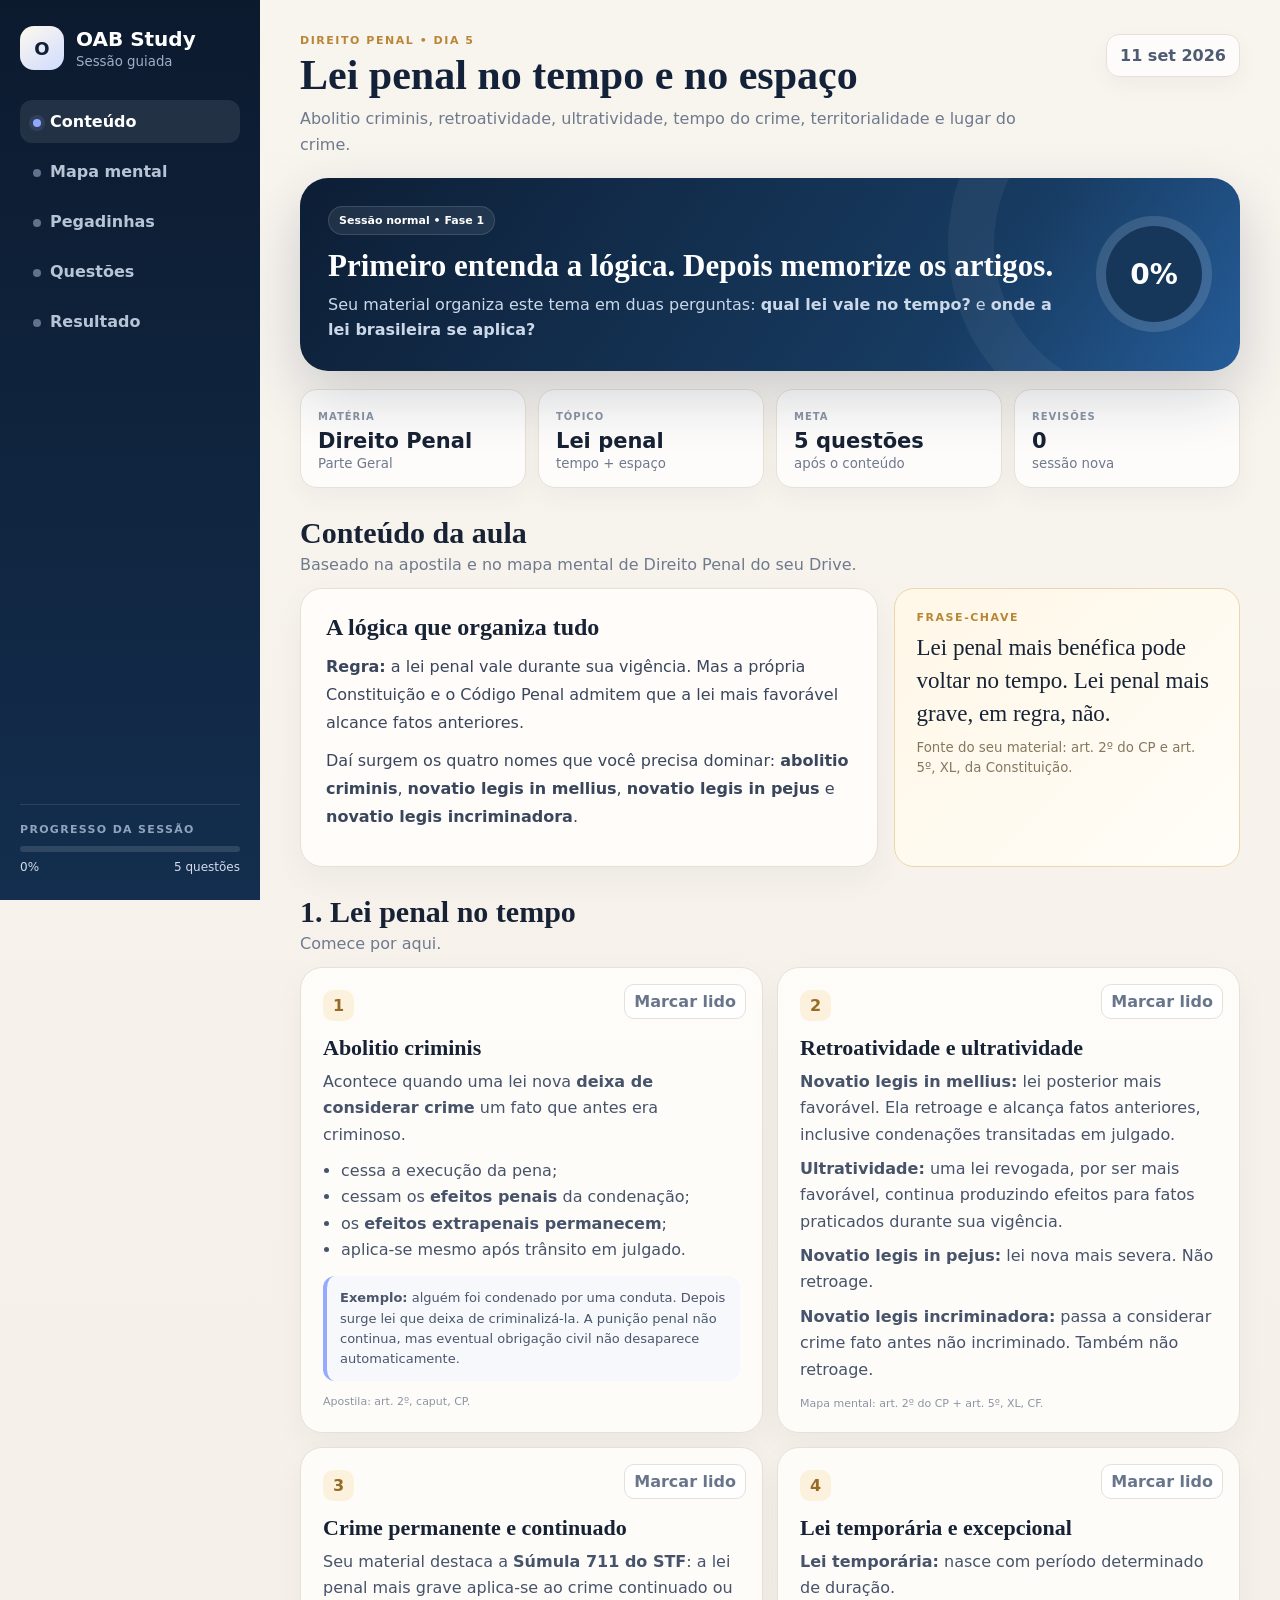
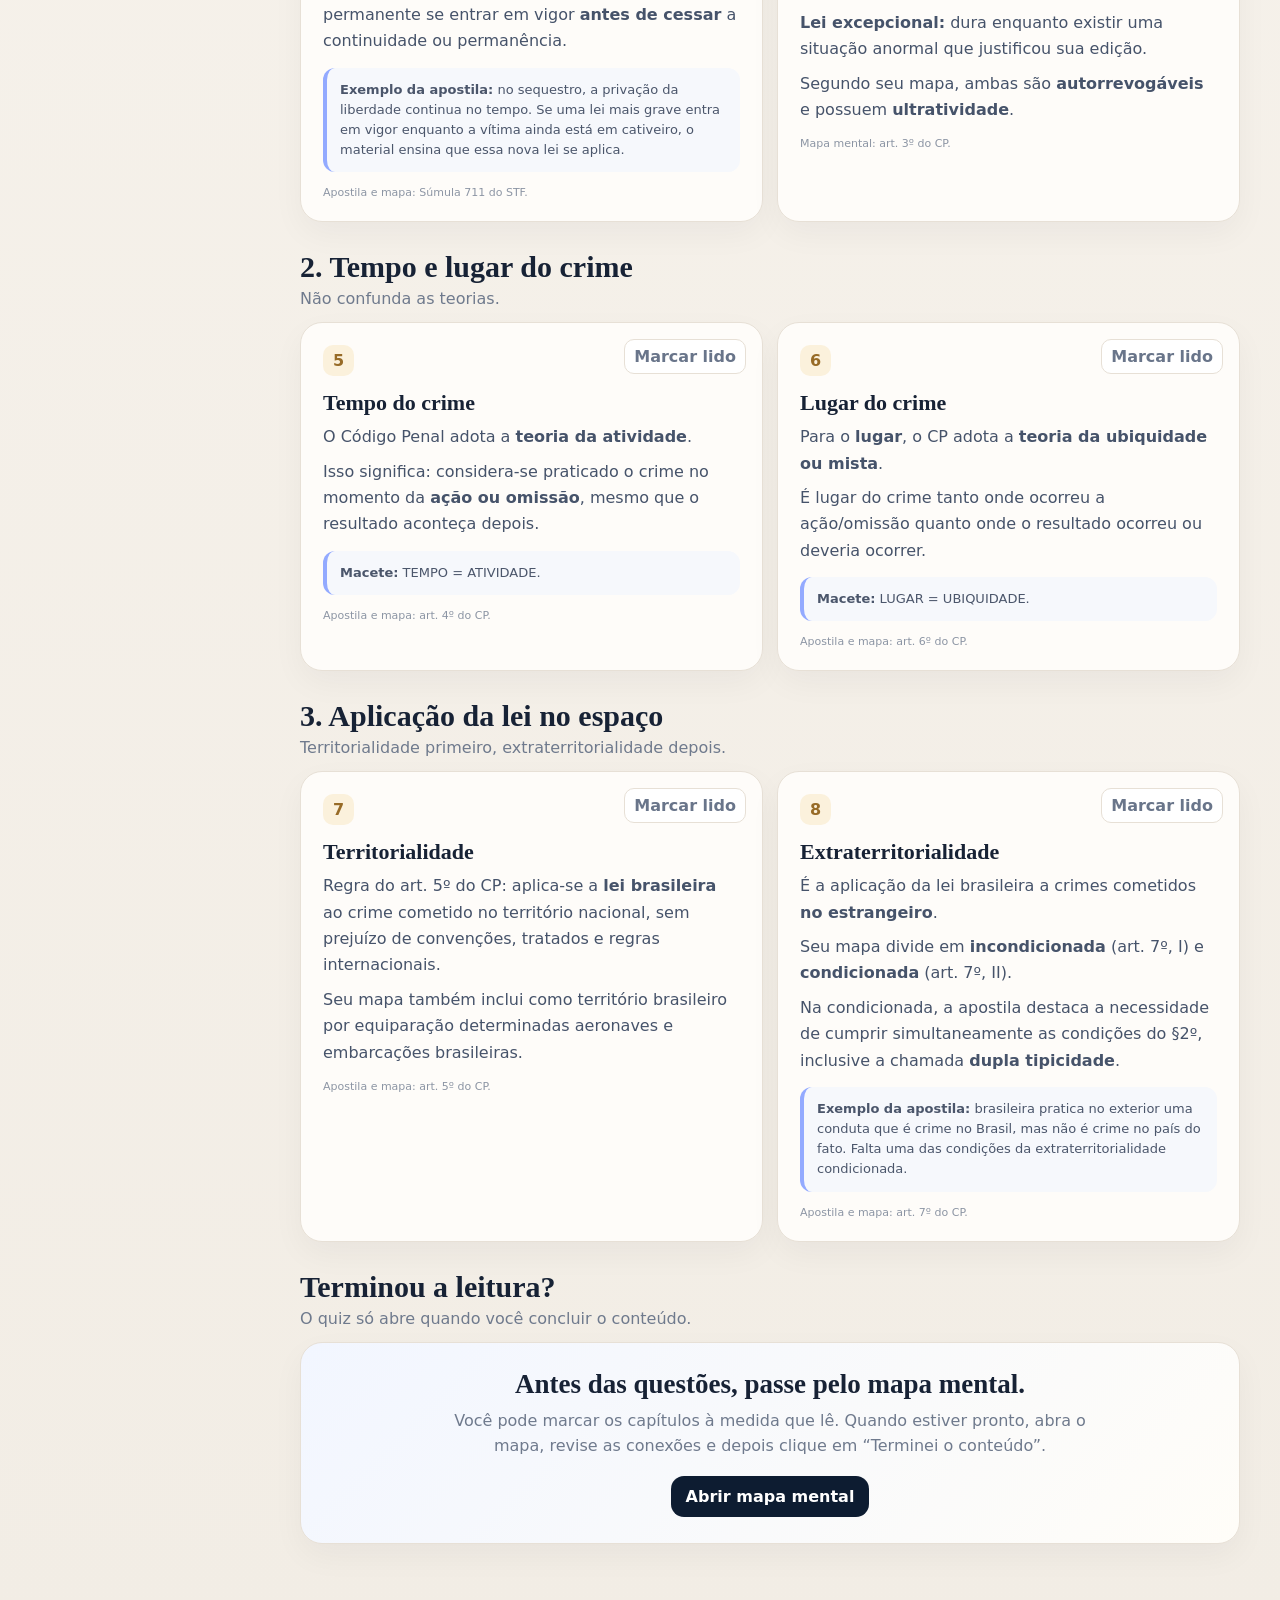
==== commit 7b505d72: "feat: build real Penal study session with source-based content and mind map" ====
--- a/index.html
+++ b/index.html
@@ -1,60 +1,350 @@
-<!doctype html>
+<!DOCTYPE html>
 <html lang="pt-BR">
 <head>
-<meta charset="utf-8"><meta name="viewport" content="width=device-width,initial-scale=1">
-<meta name="description" content="Leitura e prática ativa para a 1ª fase da OAB.">
-<title>OAB Study — Aprender para acertar</title>
-<link rel="preconnect" href="https://fonts.googleapis.com"><link rel="preconnect" href="https://fonts.gstatic.com" crossorigin>
-<link href="https://fonts.googleapis.com/css2?family=DM+Sans:wght@400;500;600;700&family=Newsreader:opsz,wght@6..72,500;6..72,650&display=swap" rel="stylesheet">
+<meta charset="UTF-8">
+<meta name="viewport" content="width=device-width,initial-scale=1,viewport-fit=cover">
+<meta name="theme-color" content="#0f1f36">
+<title>OAB Study • Direito Penal</title>
 <style>
-:root{--ink:#14251f;--muted:#63736b;--paper:#f7f9f4;--panel:#fff;--line:#dce5df;--brand:#123f32;--green:#1d614a;--lime:#d7f36b;--soft:#f1f7ed;--red:#a9413a;--redsoft:#fff0ed;--shadow:0 20px 55px rgba(18,63,50,.09)}
-*{box-sizing:border-box}body{margin:0;background:var(--paper);color:var(--ink);font:16px "DM Sans",sans-serif}button,input,textarea,select{font:inherit}button{cursor:pointer}button:focus-visible,input:focus-visible,textarea:focus-visible,select:focus-visible{outline:3px solid #87ad9d;outline-offset:2px}
-.app{min-height:100vh;display:grid;grid-template-columns:240px 1fr}.rail{position:sticky;top:0;height:100vh;padding:28px 18px;background:var(--brand);color:#fff;display:flex;flex-direction:column}.brand{display:flex;gap:11px;align-items:center;margin:0 7px 34px}.logo{width:42px;height:42px;border-radius:13px;background:var(--lime);color:var(--brand);display:grid;place-items:center;font-weight:800}.brand strong{display:block}.brand small{color:#bdd1c7}.nav{display:grid;gap:7px}.nav button{border:0;border-radius:12px;padding:12px 13px;text-align:left;background:transparent;color:#d1e0d9;font-weight:650}.nav button.active{background:var(--lime);color:var(--brand)}.rail-note{margin-top:auto;border-top:1px solid #ffffff24;padding:18px 8px 0;color:#c4d5cd;font-size:.82rem;line-height:1.55}
-main{min-width:0}.topbar{height:76px;padding:16px clamp(20px,4vw,54px);display:flex;align-items:center;justify-content:space-between;gap:15px;border-bottom:1px solid var(--line);background:#f7f9f4eb;backdrop-filter:blur(10px);position:sticky;top:0;z-index:3}.context strong,.context span{display:block}.context strong{font-size:.9rem}.context span{font-size:.82rem;color:var(--muted);margin-top:3px}.counter{padding:9px 13px;background:#fff;border:1px solid var(--line);border-radius:999px;font-size:.8rem;font-weight:700}
-.view{display:none;padding:42px clamp(20px,4vw,54px) 64px}.view.active{display:block}.eyebrow{color:var(--green);font-size:.76rem;font-weight:800;letter-spacing:.1em;text-transform:uppercase}h1,h2{font-family:"Newsreader",serif}h1{font-size:clamp(2.4rem,5vw,4.7rem);line-height:.96;letter-spacing:-.04em;margin:10px 0 14px;max-width:850px}.lead{max-width:710px;color:var(--muted);font-size:1.05rem;line-height:1.65}.actions{display:flex;flex-wrap:wrap;gap:10px;margin:29px 0}.primary,.secondary,.textbtn{border-radius:12px;padding:12px 17px;font-weight:750;border:0}.primary{background:var(--brand);color:#fff}.primary:hover{background:var(--green)}.primary.accent{background:var(--lime);color:var(--brand)}.primary:disabled{opacity:.6;cursor:wait}.secondary{background:#fff;color:var(--brand);border:1px solid var(--line)}.textbtn{padding:6px;background:transparent;color:var(--green)}
-.heading{display:flex;justify-content:space-between;align-items:end;gap:15px;margin:34px 0 16px}.heading h2{font-size:1.75rem;margin:0}.heading span{font-size:.82rem;color:var(--muted)}.grid{display:grid;grid-template-columns:repeat(3,minmax(0,1fr));gap:15px}.card{min-height:215px;padding:21px;background:#fff;border:1px solid var(--line);border-radius:18px;display:flex;flex-direction:column;box-shadow:0 8px 30px #17312708;transition:.18s}.card:hover{transform:translateY(-3px);box-shadow:var(--shadow);border-color:#aec5b8}.subject{color:var(--green);font-size:.74rem;font-weight:800;letter-spacing:.08em;text-transform:uppercase}.card h3{font-size:1.1rem;line-height:1.35;margin:13px 0 8px}.card p{color:var(--muted);font-size:.89rem;line-height:1.5}.cardfoot{margin-top:auto;display:flex;align-items:center;justify-content:space-between;gap:10px;padding-top:17px}.cardfoot small{color:var(--muted)}
-.readerwrap{max-width:1120px;margin:auto;display:grid;grid-template-columns:minmax(0,760px) 270px;gap:32px;align-items:start}.paper{background:#fff;border:1px solid var(--line);border-radius:22px;overflow:hidden;box-shadow:var(--shadow)}.paperhead{padding:clamp(25px,5vw,48px);background:linear-gradient(145deg,#fff 42%,#eff7e7);border-bottom:1px solid var(--line)}.readtitle{font-family:"Newsreader",serif;font-size:clamp(2.1rem,4.5vw,3.7rem);line-height:1;letter-spacing:-.03em;margin:13px 0}.meta{display:flex;gap:9px 18px;flex-wrap:wrap;color:var(--muted);font-size:.84rem}.body{padding:clamp(27px,5vw,50px);font:1.2rem/1.8 "Newsreader",serif}.body p{margin:0 0 1.35em}.body h3{font:700 1.02rem "DM Sans",sans-serif;margin:2em 0 .6em}.finish{padding:25px clamp(24px,5vw,48px);background:#f3f7f1;border-top:1px solid var(--line);display:flex;align-items:center;justify-content:space-between;gap:18px}.finish p{margin:0;color:var(--muted);font-size:.88rem}.tools{position:sticky;top:104px;display:grid;gap:13px}.tool{padding:18px;background:#fff;border:1px solid var(--line);border-radius:16px}.tool h3{margin:0 0 12px;font-size:.9rem}.tool p{margin:0;color:var(--muted);font-size:.82rem;line-height:1.5}.step{display:grid;grid-template-columns:23px 1fr;gap:9px;align-items:center;color:var(--muted);font-size:.82rem;margin:10px 0}.dot{width:23px;height:23px;border:1px solid var(--line);border-radius:50%;display:grid;place-items:center;font-size:.7rem;font-weight:800}.step.done{color:var(--green);font-weight:700}.step.done .dot{background:var(--lime);border-color:var(--lime)}
-.quizwrap,.resultwrap{max-width:880px;margin:auto}.bar{height:7px;background:#dfe8e2;border-radius:9px;overflow:hidden;margin:16px 0 33px}.bar span{height:100%;display:block;background:var(--lime);transition:.25s}.question{background:#fff;border:1px solid var(--line);border-radius:22px;padding:clamp(24px,5vw,45px);box-shadow:var(--shadow)}.question h2{font:650 clamp(1.2rem,2.5vw,1.65rem)/1.48 "DM Sans",sans-serif;margin:16px 0 24px}.alts{display:grid;gap:10px}.alt{width:100%;padding:15px 17px;border:1px solid var(--line);border-radius:13px;background:#fafcf9;text-align:left;display:grid;grid-template-columns:27px 1fr;gap:11px;line-height:1.45;color:var(--ink)}.alt:hover:not(:disabled),.alt.selected{border-color:var(--green);background:#f1f7f3}.alt.correct{border-color:#237052;background:#eaf7f0}.alt.wrong{border-color:var(--red);background:var(--redsoft)}.letter{font-weight:800;color:var(--green)}.feedback{display:none;margin-top:20px;padding:19px;background:#f2f6f2;border-radius:14px}.feedback.show{display:block}.feedback h3{margin:0 0 9px}.feedback p{color:var(--muted);line-height:1.55}blockquote{margin:13px 0 0;padding:12px 15px;border-left:4px solid var(--lime);background:#fff;font:1.05rem/1.5 "Newsreader",serif}.quizactions{display:flex;justify-content:flex-end;gap:9px;margin-top:22px}
-.scorecard{padding:clamp(28px,6vw,58px);background:var(--brand);color:#fff;border-radius:24px}.score{font:650 clamp(4rem,12vw,8rem)/.88 "Newsreader",serif;color:var(--lime)}.scorecard h1{font-size:clamp(2rem,4vw,3.5rem);margin-top:22px}.scorecard p{color:#c6d8cf;line-height:1.6}.panel{margin-top:18px;padding:24px;background:#fff;border:1px solid var(--line);border-radius:18px}.panel h2{font-size:1.55rem}.list{display:grid;gap:9px}.item{padding:14px 16px;background:#f3f7f3;border-radius:12px;line-height:1.45}.empty{padding:35px;border:1px dashed #b8cabf;border-radius:18px;background:#ffffff88;color:var(--muted);text-align:center}
-.overlay{display:none;position:fixed;inset:0;z-index:20;background:#0b2a206e;padding:20px;align-items:center;justify-content:center}.overlay.open{display:flex}.dialog{width:min(700px,100%);max-height:92vh;overflow:auto;background:#fff;border-radius:22px;box-shadow:0 30px 80px #0004}.dialoghead{padding:24px 27px 12px;display:flex;justify-content:space-between;gap:15px}.dialoghead h2{font-size:1.7rem;margin:5px 0}.close{border:0;background:#edf3ef;width:36px;height:36px;border-radius:50%;font-size:1.2rem}.dialogbody{padding:8px 27px 27px}.field{display:grid;gap:7px;margin-bottom:16px}.field label{font-size:.87rem;font-weight:750}.field small{color:var(--muted)}.field input,.field textarea,.field select{width:100%;padding:12px 13px;border:1px solid #cbd8d0;border-radius:11px;background:#fff}.field textarea{min-height:220px;resize:vertical;line-height:1.55}.notice{display:none;padding:13px 15px;margin-bottom:15px;border-radius:11px;background:var(--redsoft);color:var(--red);font-size:.87rem;line-height:1.45}.notice.show{display:block}.dialogactions{display:flex;justify-content:flex-end;gap:9px;margin-top:18px}.mobile{display:none;border:0;background:transparent;font-size:1.25rem}
-@media(max-width:980px){.app{grid-template-columns:82px 1fr}.rail{padding-inline:12px}.brand{justify-content:center}.brand>div:last-child,.nav span,.rail-note{display:none}.nav button{text-align:center}.grid{grid-template-columns:repeat(2,1fr)}.readerwrap{grid-template-columns:1fr}.tools{position:static;grid-template-columns:repeat(2,1fr)}}
-@media(max-width:640px){.app{display:block}.rail{display:none;position:fixed;z-index:10;width:min(280px,84vw);inset:0 auto 0 0}.rail.open{display:flex}.brand{justify-content:flex-start}.brand>div:last-child,.nav span,.rail-note{display:block}.nav button{text-align:left}.mobile{display:block}.counter{display:none}.topbar{padding:14px 18px}.view{padding:30px 18px 48px}.grid,.tools{grid-template-columns:1fr}.finish,.heading{align-items:stretch;flex-direction:column}.quizactions,.dialogactions{flex-direction:column-reverse}.quizactions button,.dialogactions button,.finish button{width:100%}}
+:root{
+  --bg:#f5f1ea;--paper:#fffdfa;--ink:#172235;--muted:#6f7a8d;--navy:#0d1c31;--navy2:#173758;
+  --blue:#315fdf;--blue2:#eaf0ff;--gold:#b98636;--gold2:#fbf1dc;--green:#177b5a;--green2:#e9f7f1;
+  --red:#bf4856;--red2:#fff0f2;--line:#e7e0d6;--shadow:0 18px 48px rgba(22,34,53,.08)
+}
+*{box-sizing:border-box}html{scroll-behavior:smooth}body{margin:0;font-family:Inter,ui-sans-serif,system-ui,-apple-system,"Segoe UI",sans-serif;background:linear-gradient(180deg,#f8f4ee,#f2ede5);color:var(--ink)}
+button{font:inherit}.app{min-height:100vh;display:grid;grid-template-columns:260px 1fr}.side{position:sticky;top:0;height:100vh;background:linear-gradient(180deg,#0c1a2e,#132e4e);color:white;padding:26px 20px;display:flex;flex-direction:column;z-index:20}
+.brand{display:flex;align-items:center;gap:12px;margin-bottom:30px}.logo{width:44px;height:44px;border-radius:14px;background:linear-gradient(145deg,#fff9ee,#cfdcff);color:#0f2038;display:grid;place-items:center;font-weight:900;font-size:18px}.brand strong{display:block;font-size:20px}.brand small{color:#9dafc6}
+.nav{display:grid;gap:7px}.nav button{border:0;background:transparent;color:#b7c4d6;text-align:left;padding:12px 13px;border-radius:12px;font-weight:750;cursor:pointer}.nav button:hover,.nav button.active{background:rgba(255,255,255,.09);color:white}.nav .dot{width:8px;height:8px;border-radius:50%;background:#61738c;display:inline-block;margin-right:9px}.nav button.active .dot{background:#8fa9ff;box-shadow:0 0 0 4px rgba(143,169,255,.12)}
+.sidefoot{margin-top:auto;border-top:1px solid rgba(255,255,255,.1);padding-top:18px}.sidefoot .label{font-size:11px;text-transform:uppercase;letter-spacing:.12em;color:#91a4bd;font-weight:800}.sidebarbar{height:6px;background:rgba(255,255,255,.12);border-radius:99px;overflow:hidden;margin-top:10px}.sidebarbar span{display:block;height:100%;width:0;background:linear-gradient(90deg,#7998ff,#c5d2ff);transition:.3s}.sidepct{display:flex;justify-content:space-between;color:#d4ddeb;font-size:12px;margin-top:8px}
+
+.main{padding:34px 40px 76px;min-width:0}.shell{max-width:1180px;margin:auto}.top{display:flex;justify-content:space-between;align-items:flex-start;gap:18px;margin-bottom:20px}.eyebrow{font-size:11px;text-transform:uppercase;letter-spacing:.14em;font-weight:900;color:var(--gold)}.top h1{font-family:Georgia,serif;font-size:42px;line-height:1.08;margin:6px 0 8px;color:#142239}.top p{margin:0;max-width:760px;color:var(--muted);line-height:1.6}.date{background:rgba(255,255,255,.76);border:1px solid var(--line);border-radius:13px;padding:11px 13px;font-weight:800;color:#4e5c73;box-shadow:0 8px 22px rgba(22,34,53,.04)}
+
+.hero{background:linear-gradient(125deg,#0d1e35,#173b61 70%,#255c98);border-radius:28px;color:white;padding:28px;box-shadow:0 24px 60px rgba(13,30,53,.18);position:relative;overflow:hidden}.hero:after{content:"";position:absolute;width:300px;height:300px;border-radius:50%;border:46px solid rgba(255,255,255,.05);right:-100px;top:-130px}.heroin{position:relative;z-index:2;display:grid;grid-template-columns:1fr auto;gap:20px;align-items:center}.tag{display:inline-flex;border:1px solid rgba(255,255,255,.13);background:rgba(255,255,255,.08);border-radius:999px;padding:7px 10px;font-size:11px;font-weight:800}.hero h2{font-family:Georgia,serif;font-size:31px;margin:13px 0 8px}.hero p{margin:0;color:#cbd8e9;line-height:1.6;max-width:760px}.ring{width:116px;height:116px;border-radius:50%;display:grid;place-items:center;background:conic-gradient(#8eabff var(--deg,0deg),rgba(255,255,255,.13) 0);position:relative}.ring:before{content:"";position:absolute;inset:10px;border-radius:50%;background:#17375a}.ring strong{position:relative;font-size:28px}
+
+.stats{display:grid;grid-template-columns:repeat(4,1fr);gap:12px;margin:18px 0 24px}.stat{background:rgba(255,255,255,.77);border:1px solid var(--line);border-radius:17px;padding:15px 17px;box-shadow:0 9px 25px rgba(22,34,53,.04)}.stat span{font-size:10px;text-transform:uppercase;letter-spacing:.1em;font-weight:900;color:#8993a3}.stat b{display:block;font-size:21px;margin-top:5px}.stat small{color:var(--muted)}
+
+.section{display:none}.section.active{display:block;animation:fade .22s ease}@keyframes fade{from{opacity:.5;transform:translateY(5px)}to{opacity:1;transform:none}}.sectionhead{display:flex;justify-content:space-between;align-items:flex-end;gap:14px;margin:28px 0 14px}.sectionhead h2{font-family:Georgia,serif;font-size:30px;margin:0}.sectionhead p{margin:5px 0 0;color:var(--muted)}.btn{border:0;border-radius:13px;padding:11px 15px;font-weight:850;cursor:pointer}.primary{background:var(--navy);color:white}.soft{background:var(--blue2);color:#2855c8}.ghost{background:white;border:1px solid var(--line);color:#425067}.success{background:var(--green);color:white}.btn:disabled{opacity:.45;cursor:not-allowed}
+
+.card{background:rgba(255,253,250,.95);border:1px solid var(--line);border-radius:22px;box-shadow:0 12px 32px rgba(22,34,53,.045)}.lesson-intro{display:grid;grid-template-columns:1.25fr .75fr;gap:16px}.copy{padding:25px}.copy h3{font-family:Georgia,serif;font-size:24px;margin:0 0 12px}.copy p{font-size:16px;line-height:1.75;color:#39465c;margin:10px 0}.callout{padding:22px;background:linear-gradient(135deg,#fff7e7,#fffdf8);border:1px solid #ecd7ad;border-radius:20px}.callout .big{font-family:Georgia,serif;font-size:23px;line-height:1.45;margin:7px 0}.callout small{color:#85785f;line-height:1.5;display:block}
+
+.chapter-grid{display:grid;grid-template-columns:repeat(2,1fr);gap:14px}.chapter{padding:22px;position:relative}.chapter .num{width:31px;height:31px;border-radius:10px;background:var(--gold2);color:#976b27;display:grid;place-items:center;font-weight:900}.chapter h3{font-family:Georgia,serif;font-size:22px;margin:14px 0 8px}.chapter p{color:#46536a;line-height:1.65;margin:8px 0}.chapter ul{margin:10px 0 0;padding-left:18px;color:#46536a;line-height:1.65}.chapter .source{font-size:11px;color:#8c95a4;margin-top:14px}.chapter .mark{position:absolute;right:16px;top:16px;border:1px solid var(--line);background:white;color:#69758a;border-radius:10px;padding:7px 9px;font-weight:800;cursor:pointer}.chapter.done .mark{background:var(--green2);color:var(--green);border-color:#b8ddcf}.example{margin-top:13px;background:#f6f8fc;border-left:4px solid #93aaff;border-radius:12px;padding:12px 13px;color:#4b566b;font-size:13px;line-height:1.55}
+
+.mapcard{padding:24px;overflow:auto}.mindmap{min-width:890px;position:relative;height:570px}.mind-center{position:absolute;left:50%;top:50%;transform:translate(-50%,-50%);width:170px;height:170px;border-radius:50%;background:linear-gradient(145deg,#173a61,#0e2038);color:white;display:grid;place-items:center;text-align:center;border:10px solid #dde6ff;box-shadow:0 22px 52px rgba(15,31,54,.2);z-index:3}.mind-center b{font-family:Georgia,serif;font-size:27px}.mind-center small{display:block;color:#bfd0e4;margin-top:5px}.line{position:absolute;background:#cbd4e6;z-index:1}.line.h{height:2px}.line.v{width:2px}.node{position:absolute;width:260px;background:white;border:1px solid var(--line);border-radius:18px;padding:16px;box-shadow:0 12px 28px rgba(22,34,53,.06);cursor:pointer;transition:.2s;z-index:2}.node:hover{transform:translateY(-3px);box-shadow:var(--shadow)}.node .chip{font-size:10px;text-transform:uppercase;letter-spacing:.1em;font-weight:900;color:var(--blue);margin-bottom:6px}.node b{font-size:17px;display:block}.node p{font-size:12px;color:var(--muted);line-height:1.5;margin:6px 0 0}.node .more{display:none;margin-top:10px;padding-top:10px;border-top:1px dashed var(--line);font-size:12px;line-height:1.6;color:#46536a}.node.open .more{display:block}.n1{left:315px;top:12px}.n2{left:18px;top:170px}.n3{right:18px;top:170px}.n4{left:18px;bottom:20px}.n5{right:18px;bottom:20px}.n6{left:315px;bottom:8px}.l1{left:444px;top:142px;height:145px}.l2{left:278px;top:255px;width:175px}.l3{left:437px;top:255px;width:175px}.l4{left:278px;top:319px;width:175px}.l5{left:437px;top:319px;width:175px}.l6{left:444px;top:335px;height:120px}
+
+.legend{display:flex;gap:8px;flex-wrap:wrap;margin-top:14px}.legend span{font-size:11px;background:#f0f3f8;border:1px solid var(--line);border-radius:999px;padding:7px 10px;color:#566176;font-weight:750}
+
+.traplist{display:grid;gap:10px}.trap{background:white;border:1px solid var(--line);border-radius:16px;overflow:hidden}.trap button{width:100%;border:0;background:transparent;padding:16px 17px;text-align:left;display:flex;justify-content:space-between;gap:16px;font-weight:850;cursor:pointer}.trap .body{display:none;padding:0 17px 17px;color:#596477;line-height:1.6}.trap.open .body{display:block}.bad{color:var(--red)}.good{color:var(--green)}
+
+.unlock{padding:26px;text-align:center;background:linear-gradient(135deg,#f2f6ff,#fffdf8)}.unlock h3{font-family:Georgia,serif;font-size:27px;margin:0 0 8px}.unlock p{color:var(--muted);max-width:650px;margin:0 auto 17px;line-height:1.6}
+
+.quizwrap{display:none}.quizwrap.unlocked{display:block}.quizgrid{display:grid;grid-template-columns:1fr 270px;gap:16px}.quiz{padding:25px}.qtop{display:flex;justify-content:space-between;gap:12px;color:var(--muted);font-size:11px;text-transform:uppercase;letter-spacing:.09em;font-weight:900}.qbar{height:5px;background:#eee8df;border-radius:99px;overflow:hidden;margin:14px 0 20px}.qbar span{display:block;height:100%;background:linear-gradient(90deg,#315fdf,#8da9ff);width:20%;transition:.3s}.question{font-family:Georgia,serif;font-size:25px;line-height:1.42;margin:0 0 18px}.options{display:grid;gap:9px}.option{border:1px solid var(--line);background:white;border-radius:14px;padding:13px 14px;text-align:left;display:flex;gap:10px;cursor:pointer;color:#344056;font-weight:700}.option:hover:not(:disabled){background:#f8faff;border-color:#b7c6ee}.letter{width:27px;height:27px;border-radius:9px;background:#f0ede7;display:grid;place-items:center;font-size:11px;font-weight:900;flex:0 0 auto}.option.correct{background:var(--green2);border-color:#a9d8c7;color:#126d50}.option.wrong{background:var(--red2);border-color:#efb7bd;color:#9f3541}.feedback{display:none;margin-top:14px;padding:14px;border-radius:14px;line-height:1.6;font-size:13px}.feedback.show{display:block}.feedback.ok{background:var(--green2)}.feedback.no{background:var(--red2)}.confidence{display:none;margin-top:14px;padding-top:14px;border-top:1px solid var(--line)}.confidence.show{display:block}.confidence p{font-size:12px;color:var(--muted)}.crow{display:flex;gap:8px;flex-wrap:wrap}.crow button{border:1px solid var(--line);background:white;border-radius:10px;padding:8px 10px;font-weight:800;cursor:pointer}.crow button.sel{background:var(--navy);color:white}.qactions{display:flex;justify-content:flex-end;margin-top:16px}.score{padding:18px}.scoregrid{display:grid;grid-template-columns:1fr 1fr;gap:8px}.scorebox{border:1px solid var(--line);border-radius:13px;padding:11px;background:white}.scorebox span{font-size:10px;color:#8b94a2;text-transform:uppercase;font-weight:900}.scorebox b{display:block;font-size:22px;margin-top:4px}.score p{font-size:12px;line-height:1.6;color:var(--muted)}
+
+.result{display:none;padding:26px;text-align:center}.result.show{display:block}.result h3{font-family:Georgia,serif;font-size:30px;margin:0 0 8px}.result p{color:var(--muted)}.resultcards{display:grid;grid-template-columns:repeat(4,1fr);gap:9px;margin:18px 0}.resultcards div{border:1px solid var(--line);border-radius:14px;padding:12px;background:white}.resultcards b{display:block;font-size:23px}.resultcards span{font-size:10px;text-transform:uppercase;color:var(--muted);font-weight:900}
+
+.mobile{display:none}.toast{position:fixed;left:50%;bottom:20px;transform:translate(-50%,15px);opacity:0;background:#101c30;color:white;padding:11px 14px;border-radius:11px;transition:.2s;z-index:100}.toast.show{opacity:1;transform:translate(-50%,0)}
+
+@media(max-width:980px){
+ .app{grid-template-columns:1fr}.side{display:none}.main{padding:20px 16px 90px}.top{display:block}.date{display:inline-block;margin-top:12px}.heroin{grid-template-columns:1fr}.stats{grid-template-columns:1fr 1fr}.lesson-intro,.quizgrid{grid-template-columns:1fr}.chapter-grid{grid-template-columns:1fr}.mobile{position:fixed;display:grid;grid-template-columns:repeat(5,1fr);left:8px;right:8px;bottom:8px;background:rgba(15,31,54,.97);border-radius:15px;padding:7px;z-index:50}.mobile button{border:0;background:transparent;color:#aebbd0;padding:9px 3px;border-radius:9px;font-size:10px;font-weight:800}.mobile button.active{background:rgba(255,255,255,.1);color:white}
+}
+@media(max-width:680px){
+ .top h1{font-size:34px}.hero h2{font-size:27px}.stats{grid-template-columns:1fr}.mindmap{min-width:0;height:auto;display:grid;gap:10px}.mind-center,.node{position:relative!important;left:auto!important;right:auto!important;top:auto!important;bottom:auto!important;transform:none!important;width:100%;height:auto}.mind-center{border-radius:20px;padding:22px}.line{display:none}.resultcards{grid-template-columns:1fr 1fr}.question{font-size:22px}
+}
 </style>
 </head>
 <body>
 <div class="app">
-<aside class="rail" id="rail"><div class="brand"><div class="logo">OAB</div><div><strong>OAB Study</strong><small>Aprender para acertar</small></div></div>
-<nav class="nav"><button class="active" data-nav="library">▦ <span>Minha biblioteca</span></button><button data-nav="reviews">↻ <span>Revisões</span></button><button data-nav="performance">◔ <span>Desempenho</span></button></nav>
-<div class="rail-note">Leia o conteúdo inteiro. Depois pratique uma questão por vez e revise exatamente o que errou.</div></aside>
-<main><header class="topbar"><button class="mobile" id="menu">☰</button><div class="context"><strong id="ctxTitle">Minha biblioteca</strong><span id="ctxDetail">Escolha exatamente o que deseja estudar.</span></div><div class="counter" id="sessionCount">0 sessões concluídas</div></header>
-<section class="view active" id="libraryView"><div class="eyebrow">Estudo livre e dirigido</div><h1>O que você quer aprender hoje?</h1><p class="lead">Abra um material para ler com calma. Quando terminar, gere uma prova baseada somente naquele conteúdo, com correção explicada e o trecho que comprova cada resposta.</p><div class="actions"><button class="primary" id="add">＋ Adicionar conteúdo</button><button class="secondary" id="continue" hidden>Continuar última leitura</button></div><div class="heading"><h2>Seus materiais</h2><span id="materialCount"></span></div><div class="grid" id="materials"></div></section>
-<section class="view" id="readerView"><div class="readerwrap"><article class="paper"><header class="paperhead"><div class="subject" id="readSubject"></div><div class="readtitle" id="readTitle"></div><div class="meta"><span id="readTime"></span><span id="readWords"></span><span id="readStatus"></span></div></header><div class="body" id="readBody"></div><footer class="finish"><p>Terminou? A prova usará exclusivamente este texto.</p><button class="primary accent" id="prepare">Gerar prova deste conteúdo →</button></footer></article><aside class="tools"><div class="tool"><h3>Seu caminho</h3><div class="step done"><span class="dot">1</span>Conteúdo escolhido</div><div class="step"><span class="dot">2</span>Leitura completa</div><div class="step"><span class="dot">3</span>Prova e correção</div><div class="step"><span class="dot">4</span>Revisão dos erros</div></div><div class="tool"><h3>Regra da prova</h3><p>Nenhuma resposta pode depender de informação ausente do material. A correção sempre mostra a comprovação.</p></div><button class="secondary" id="back">← Voltar à biblioteca</button></aside></div></section>
-<section class="view" id="quizView"><div class="quizwrap"><div class="eyebrow" id="quizSubject"></div><div class="heading"><div><h2 id="quizTitle"></h2><span id="quizCounter"></span></div><span id="liveScore"></span></div><div class="bar"><span id="quizBar"></span></div><div class="question"><div class="subject" id="skill"></div><h2 id="statement"></h2><div class="alts" id="alts"></div><div class="feedback" id="feedback"></div><div class="quizactions"><button class="secondary" id="quit">Sair da prova</button><button class="primary" id="check" disabled>Corrigir resposta</button><button class="primary accent" id="next" hidden>Próxima questão →</button></div></div></div></section>
-<section class="view" id="resultView"><div class="resultwrap"><div class="scorecard"><div class="score" id="score">0%</div><h1 id="resultTitle"></h1><p id="resultText"></p><button class="primary accent" id="reviewErrors">Revisar pontos fracos</button></div><div class="panel"><h2>Diagnóstico da sessão</h2><div class="list" id="diagnosis"></div><div class="dialogactions"><button class="secondary" id="toLibrary">Voltar à biblioteca</button><button class="primary" id="retry">Fazer nova prova</button></div></div></div></section>
-<section class="view" id="reviewsView"><div class="eyebrow">Memória de longo prazo</div><h1>Revisões programadas</h1><p class="lead">Os pontos errados entram automaticamente em D+1, D+7 e D+30.</p><div class="empty" id="reviewList">Conclua sua primeira prova para criar uma fila de revisão.</div></section>
-<section class="view" id="performanceView"><div class="eyebrow">Aprendizado real</div><h1>Seu desempenho</h1><p class="lead">Acompanhe domínio por conteúdo, não apenas quantidade de questões.</p><div class="panel" id="performance"></div></section>
-</main></div>
-<div class="overlay" id="materialDialog"><div class="dialog"><div class="dialoghead"><div><div class="eyebrow">Novo material</div><h2>Adicione o conteúdo completo</h2></div><button class="close" data-close="materialDialog">×</button></div><div class="dialogbody"><div class="notice" id="materialNotice"></div><div class="field"><label>Título</label><input id="newTitle" placeholder="Ex.: Prerrogativas do advogado"></div><div class="field"><label>Matéria</label><input id="newSubject" placeholder="Ex.: Ética Profissional"></div><div class="field"><label>Importar TXT ou Markdown</label><input id="file" type="file" accept=".txt,.md,text/plain,text/markdown"></div><div class="field"><label>Conteúdo</label><textarea id="newContent" placeholder="Cole aqui o conteúdo que você realmente quer estudar..."></textarea><small>Use o material completo. Isso melhora a profundidade da prova.</small></div><div class="dialogactions"><button class="secondary" data-close="materialDialog">Cancelar</button><button class="primary" id="save">Salvar e começar</button></div></div></div></div>
-<div class="overlay" id="quizDialog"><div class="dialog"><div class="dialoghead"><div><div class="eyebrow">Prática ativa</div><h2>Configure sua prova</h2></div><button class="close" data-close="quizDialog">×</button></div><div class="dialogbody"><div class="notice" id="quizNotice"></div><div class="field"><label>Quantidade</label><select id="quantity"><option value="5">5 questões</option><option value="10" selected>10 questões</option><option value="15">15 questões</option></select></div><div class="field"><label>Nível</label><select id="difficulty"><option value="fundamental">Fundamental — conceitos centrais</option><option value="fgv" selected>Estilo FGV — casos e pegadinhas</option><option value="misto">Misto — compreensão e aplicação</option></select></div><div class="field"><label>Foco opcional</label><input id="focus" placeholder="Ex.: prazos, exceções, casos concretos"></div><div class="dialogactions"><button class="secondary" data-close="quizDialog">Cancelar</button><button class="primary" id="generate">Gerar prova fundamentada</button></div></div></div></div>
+<aside class="side">
+  <div class="brand"><div class="logo">O</div><div><strong>OAB Study</strong><small>Sessão guiada</small></div></div>
+  <nav class="nav">
+    <button class="active" data-section="conteudo"><span class="dot"></span>Conteúdo</button>
+    <button data-section="mapa"><span class="dot"></span>Mapa mental</button>
+    <button data-section="pegadinhas"><span class="dot"></span>Pegadinhas</button>
+    <button data-section="questoes"><span class="dot"></span>Questões</button>
+    <button data-section="resultado"><span class="dot"></span>Resultado</button>
+  </nav>
+  <div class="sidefoot"><div class="label">Progresso da sessão</div><div class="sidebarbar"><span id="sideBar"></span></div><div class="sidepct"><span id="sidePct">0%</span><span>5 questões</span></div></div>
+</aside>
+
+<main class="main"><div class="shell">
+<header class="top">
+  <div><div class="eyebrow">Direito Penal • Dia 5</div><h1>Lei penal no tempo e no espaço</h1><p>Abolitio criminis, retroatividade, ultratividade, tempo do crime, territorialidade e lugar do crime.</p></div>
+  <div class="date">11 set 2026</div>
+</header>
+
+<section class="hero"><div class="heroin">
+  <div><span class="tag">Sessão normal • Fase 1</span><h2>Primeiro entenda a lógica. Depois memorize os artigos.</h2><p>Seu material organiza este tema em duas perguntas: <b>qual lei vale no tempo?</b> e <b>onde a lei brasileira se aplica?</b></p></div>
+  <div class="ring" id="ring"><strong id="ringPct">0%</strong></div>
+</div></section>
+
+<div class="stats">
+  <div class="stat"><span>Matéria</span><b>Direito Penal</b><small>Parte Geral</small></div>
+  <div class="stat"><span>Tópico</span><b>Lei penal</b><small>tempo + espaço</small></div>
+  <div class="stat"><span>Meta</span><b>5 questões</b><small>após o conteúdo</small></div>
+  <div class="stat"><span>Revisões</span><b>0</b><small>sessão nova</small></div>
+</div>
+
+<section id="conteudo" class="section active">
+  <div class="sectionhead"><div><h2>Conteúdo da aula</h2><p>Baseado na apostila e no mapa mental de Direito Penal do seu Drive.</p></div></div>
+
+  <div class="lesson-intro">
+    <div class="card copy">
+      <h3>A lógica que organiza tudo</h3>
+      <p><b>Regra:</b> a lei penal vale durante sua vigência. Mas a própria Constituição e o Código Penal admitem que a lei mais favorável alcance fatos anteriores.</p>
+      <p>Daí surgem os quatro nomes que você precisa dominar: <b>abolitio criminis</b>, <b>novatio legis in mellius</b>, <b>novatio legis in pejus</b> e <b>novatio legis incriminadora</b>.</p>
+    </div>
+    <div class="callout"><div class="eyebrow">Frase-chave</div><div class="big">Lei penal mais benéfica pode voltar no tempo. Lei penal mais grave, em regra, não.</div><small>Fonte do seu material: art. 2º do CP e art. 5º, XL, da Constituição.</small></div>
+  </div>
+
+  <div class="sectionhead"><div><h2>1. Lei penal no tempo</h2><p>Comece por aqui.</p></div></div>
+  <div class="chapter-grid">
+    <article class="card chapter" data-chapter="abolitio"><button class="mark">Marcar lido</button><div class="num">1</div><h3>Abolitio criminis</h3>
+      <p>Acontece quando uma lei nova <b>deixa de considerar crime</b> um fato que antes era criminoso.</p>
+      <ul><li>cessa a execução da pena;</li><li>cessam os <b>efeitos penais</b> da condenação;</li><li>os <b>efeitos extrapenais permanecem</b>;</li><li>aplica-se mesmo após trânsito em julgado.</li></ul>
+      <div class="example"><b>Exemplo:</b> alguém foi condenado por uma conduta. Depois surge lei que deixa de criminalizá-la. A punição penal não continua, mas eventual obrigação civil não desaparece automaticamente.</div>
+      <div class="source">Apostila: art. 2º, caput, CP.</div>
+    </article>
+
+    <article class="card chapter" data-chapter="retro"><button class="mark">Marcar lido</button><div class="num">2</div><h3>Retroatividade e ultratividade</h3>
+      <p><b>Novatio legis in mellius:</b> lei posterior mais favorável. Ela retroage e alcança fatos anteriores, inclusive condenações transitadas em julgado.</p>
+      <p><b>Ultratividade:</b> uma lei revogada, por ser mais favorável, continua produzindo efeitos para fatos praticados durante sua vigência.</p>
+      <p><b>Novatio legis in pejus:</b> lei nova mais severa. Não retroage.</p>
+      <p><b>Novatio legis incriminadora:</b> passa a considerar crime fato antes não incriminado. Também não retroage.</p>
+      <div class="source">Mapa mental: art. 2º do CP + art. 5º, XL, CF.</div>
+    </article>
+
+    <article class="card chapter" data-chapter="permanente"><button class="mark">Marcar lido</button><div class="num">3</div><h3>Crime permanente e continuado</h3>
+      <p>Seu material destaca a <b>Súmula 711 do STF</b>: a lei penal mais grave aplica-se ao crime continuado ou permanente se entrar em vigor <b>antes de cessar</b> a continuidade ou permanência.</p>
+      <div class="example"><b>Exemplo da apostila:</b> no sequestro, a privação da liberdade continua no tempo. Se uma lei mais grave entra em vigor enquanto a vítima ainda está em cativeiro, o material ensina que essa nova lei se aplica.</div>
+      <div class="source">Apostila e mapa: Súmula 711 do STF.</div>
+    </article>
+
+    <article class="card chapter" data-chapter="temporaria"><button class="mark">Marcar lido</button><div class="num">4</div><h3>Lei temporária e excepcional</h3>
+      <p><b>Lei temporária:</b> nasce com período determinado de duração.</p>
+      <p><b>Lei excepcional:</b> dura enquanto existir uma situação anormal que justificou sua edição.</p>
+      <p>Segundo seu mapa, ambas são <b>autorrevogáveis</b> e possuem <b>ultratividade</b>.</p>
+      <div class="source">Mapa mental: art. 3º do CP.</div>
+    </article>
+  </div>
+
+  <div class="sectionhead"><div><h2>2. Tempo e lugar do crime</h2><p>Não confunda as teorias.</p></div></div>
+  <div class="chapter-grid">
+    <article class="card chapter" data-chapter="tempo"><button class="mark">Marcar lido</button><div class="num">5</div><h3>Tempo do crime</h3>
+      <p>O Código Penal adota a <b>teoria da atividade</b>.</p>
+      <p>Isso significa: considera-se praticado o crime no momento da <b>ação ou omissão</b>, mesmo que o resultado aconteça depois.</p>
+      <div class="example"><b>Macete:</b> TEMPO = ATIVIDADE.</div>
+      <div class="source">Apostila e mapa: art. 4º do CP.</div>
+    </article>
+
+    <article class="card chapter" data-chapter="lugar"><button class="mark">Marcar lido</button><div class="num">6</div><h3>Lugar do crime</h3>
+      <p>Para o <b>lugar</b>, o CP adota a <b>teoria da ubiquidade ou mista</b>.</p>
+      <p>É lugar do crime tanto onde ocorreu a ação/omissão quanto onde o resultado ocorreu ou deveria ocorrer.</p>
+      <div class="example"><b>Macete:</b> LUGAR = UBIQUIDADE.</div>
+      <div class="source">Apostila e mapa: art. 6º do CP.</div>
+    </article>
+  </div>
+
+  <div class="sectionhead"><div><h2>3. Aplicação da lei no espaço</h2><p>Territorialidade primeiro, extraterritorialidade depois.</p></div></div>
+  <div class="chapter-grid">
+    <article class="card chapter" data-chapter="territorialidade"><button class="mark">Marcar lido</button><div class="num">7</div><h3>Territorialidade</h3>
+      <p>Regra do art. 5º do CP: aplica-se a <b>lei brasileira</b> ao crime cometido no território nacional, sem prejuízo de convenções, tratados e regras internacionais.</p>
+      <p>Seu mapa também inclui como território brasileiro por equiparação determinadas aeronaves e embarcações brasileiras.</p>
+      <div class="source">Apostila e mapa: art. 5º do CP.</div>
+    </article>
+
+    <article class="card chapter" data-chapter="extraterritorialidade"><button class="mark">Marcar lido</button><div class="num">8</div><h3>Extraterritorialidade</h3>
+      <p>É a aplicação da lei brasileira a crimes cometidos <b>no estrangeiro</b>.</p>
+      <p>Seu mapa divide em <b>incondicionada</b> (art. 7º, I) e <b>condicionada</b> (art. 7º, II).</p>
+      <p>Na condicionada, a apostila destaca a necessidade de cumprir simultaneamente as condições do §2º, inclusive a chamada <b>dupla tipicidade</b>.</p>
+      <div class="example"><b>Exemplo da apostila:</b> brasileira pratica no exterior uma conduta que é crime no Brasil, mas não é crime no país do fato. Falta uma das condições da extraterritorialidade condicionada.</div>
+      <div class="source">Apostila e mapa: art. 7º do CP.</div>
+    </article>
+  </div>
+
+  <div class="sectionhead"><div><h2>Terminou a leitura?</h2><p>O quiz só abre quando você concluir o conteúdo.</p></div></div>
+  <div class="card unlock">
+    <h3>Antes das questões, passe pelo mapa mental.</h3>
+    <p>Você pode marcar os capítulos à medida que lê. Quando estiver pronto, abra o mapa, revise as conexões e depois clique em “Terminei o conteúdo”.</p>
+    <button class="btn primary" data-go="mapa">Abrir mapa mental</button>
+  </div>
+</section>
+
+<section id="mapa" class="section">
+  <div class="sectionhead"><div><h2>Mapa mental visual</h2><p>Este mapa foi reconstruído a partir do mapa de Direito Penal do seu Drive.</p></div><button class="btn soft" id="markMap">Marcar mapa como revisado ✓</button></div>
+
+  <div class="card mapcard">
+    <div class="mindmap">
+      <div class="line v l1"></div><div class="line h l2"></div><div class="line h l3"></div><div class="line h l4"></div><div class="line h l5"></div><div class="line v l6"></div>
+      <div class="mind-center"><div><b>Lei Penal</b><small>tempo + espaço</small></div></div>
+
+      <div class="node n1"><div class="chip">Tempo</div><b>Retroatividade</b><p>Lei mais benéfica pode alcançar fatos anteriores.</p><div class="more">Novatio legis in mellius retroage. Lei mais grave e lei incriminadora, em regra, não retroagem.</div></div>
+      <div class="node n2"><div class="chip">Extinção</div><b>Abolitio criminis</b><p>Lei nova deixa de considerar crime.</p><div class="more">Cessam efeitos penais e execução. Efeitos extrapenais permanecem.</div></div>
+      <div class="node n3"><div class="chip">Continuidade</div><b>Permanente / continuado</b><p>Súmula 711 do STF.</p><div class="more">Lei mais grave pode incidir se vigente antes de cessar a permanência ou continuidade.</div></div>
+      <div class="node n4"><div class="chip">Momento</div><b>Tempo do crime</b><p>Teoria da atividade.</p><div class="more">Momento da ação ou omissão. Art. 4º do CP.</div></div>
+      <div class="node n5"><div class="chip">Local</div><b>Lugar do crime</b><p>Teoria da ubiquidade.</p><div class="more">Lugar da conduta e também do resultado. Art. 6º do CP.</div></div>
+      <div class="node n6"><div class="chip">Espaço</div><b>Territorialidade</b><p>Lei brasileira no território nacional.</p><div class="more">Art. 5º do CP. O mapa também destaca hipóteses de território por equiparação e extraterritorialidade do art. 7º.</div></div>
+    </div>
+    <div class="legend"><span>TEMPO = atividade</span><span>LUGAR = ubiquidade</span><span>MAIS BENÉFICA = retroage</span><span>ABOLITIO = efeitos penais cessam</span></div>
+  </div>
+
+  <div class="sectionhead"><div><h2>Quando estiver pronto</h2><p>Confirme que terminou o conteúdo e libere as questões.</p></div></div>
+  <div class="card unlock">
+    <h3>Conteúdo primeiro. Questões depois.</h3>
+    <p>Ao liberar o quiz, você responde uma questão por vez e ainda informa se sabia, ficou em dúvida ou chutou.</p>
+    <button class="btn success" id="unlockQuiz">Terminei o conteúdo • liberar questões</button>
+  </div>
+</section>
+
+<section id="pegadinhas" class="section">
+  <div class="sectionhead"><div><h2>Pegadinhas do tópico</h2><p>Abra cada item.</p></div></div>
+  <div class="traplist">
+    <div class="trap"><button>“A abolitio criminis apaga também os <span class="bad">efeitos civis</span>.” <b>＋</b></button><div class="body"><span class="bad">Errado segundo a sua apostila.</span> Cessam os efeitos penais, enquanto os extrapenais permanecem.</div></div>
+    <div class="trap"><button>“Lei nova mais benéfica não alcança condenação <span class="bad">transitada em julgado</span>.” <b>＋</b></button><div class="body"><span class="bad">Errado.</span> O seu material destaca expressamente que a lei posterior favorável alcança fatos anteriores mesmo com trânsito em julgado.</div></div>
+    <div class="trap"><button>“Tempo do crime = teoria da <span class="bad">ubiquidade</span>.” <b>＋</b></button><div class="body">Troca clássica: <span class="good">tempo = atividade</span>; <span class="good">lugar = ubiquidade</span>.</div></div>
+    <div class="trap"><button>“Lei mais grave jamais se aplica a crime permanente em andamento.” <b>＋</b></button><div class="body">Seu material destaca a Súmula 711: se a vigência da lei mais grave é anterior à cessação da permanência ou continuidade, ela se aplica.</div></div>
+    <div class="trap"><button>“Territorialidade impede qualquer aplicação da lei brasileira a fatos no exterior.” <b>＋</b></button><div class="body"><span class="bad">Errado.</span> O próprio mapa traz hipóteses de extraterritorialidade no art. 7º do CP.</div></div>
+  </div>
+</section>
+
+<section id="questoes" class="section">
+  <div class="sectionhead"><div><h2>Questões do tópico</h2><p>O quiz fica bloqueado até você concluir o conteúdo.</p></div></div>
+  <div class="card unlock" id="lockedBox"><h3>Quiz ainda bloqueado</h3><p>Vá ao mapa mental e clique em “Terminei o conteúdo”.</p><button class="btn soft" data-go="mapa">Voltar ao mapa</button></div>
+  <div class="quizwrap" id="quizWrap">
+    <div class="quizgrid">
+      <div class="card quiz" id="quizBox">
+        <div class="qtop"><span id="qCount">Questão 1 de 5</span><span>Direito Penal</span></div>
+        <div class="qbar"><span id="qBar"></span></div>
+        <h3 class="question" id="question"></h3>
+        <div class="options" id="options"></div>
+        <div class="feedback" id="feedback"></div>
+        <div class="confidence" id="confidence"><p>Como você chegou nessa resposta?</p><div class="crow"><button data-conf="sabia">Eu sabia</button><button data-conf="duvida">Fiquei em dúvida</button><button data-conf="chute">Foi chute</button></div></div>
+        <div class="qactions"><button class="btn primary" id="nextQ" disabled>Próxima questão</button></div>
+      </div>
+      <aside class="card score"><div class="eyebrow">Placar</div><div class="scoregrid"><div class="scorebox"><span>Acertos</span><b id="correct">0</b></div><div class="scorebox"><span>Erros</span><b id="wrong">0</b></div><div class="scorebox"><span>Feitas</span><b id="answered">0/5</b></div><div class="scorebox"><span>Taxa</span><b id="rate">0%</b></div></div><p><b>Regra:</b> acerto no chute deve ser tratado como risco de revisão.</p></aside>
+    </div>
+  </div>
+</section>
+
+<section id="resultado" class="section">
+  <div class="sectionhead"><div><h2>Resultado da sessão</h2><p>Seu desempenho fica aqui e pode ser enviado para o ChatGPT registrar na Central.</p></div></div>
+  <div class="card result" id="result"><h3>Sessão ainda não concluída</h3><p>Finalize as 5 questões.</p></div>
+</section>
+
+</div></main></div>
+
+<nav class="mobile"><button class="active" data-section="conteudo">Conteúdo</button><button data-section="mapa">Mapa</button><button data-section="pegadinhas">FGV</button><button data-section="questoes">Quiz</button><button data-section="resultado">Fim</button></nav>
+<div class="toast" id="toast">Salvo</div>
+
 <script>
-const KEY="oab-study-v2",parse=(v,f)=>{try{return JSON.parse(v)||f}catch{return f}},esc=(v="")=>v.replace(/[&<>'"]/g,c=>({"&":"&amp;","<":"&lt;",">":"&gt;","'":"&#39;",'"':"&quot;"}[c]));
-const starters=[];
-const saved=parse(localStorage.getItem(KEY),{}),state={materials:saved.materials?.length?saved.materials:starters,sessions:saved.sessions||[],reviews:saved.reviews||[],currentId:saved.currentId||null,quiz:[],index:0,selected:null,answered:false,answers:[]},$=id=>document.getElementById(id),views=["library","reader","quiz","result","reviews","performance"];
-function persist(){localStorage.setItem(KEY,JSON.stringify({materials:state.materials,sessions:state.sessions,reviews:state.reviews,currentId:state.currentId}))}function current(){return state.materials.find(m=>m.id===state.currentId)}function minutes(t){return Math.max(1,Math.ceil(t.trim().split(/\s+/).length/210))}
-function show(name){views.forEach(v=>$(v+"View").classList.toggle("active",v===name));document.querySelectorAll("[data-nav]").forEach(b=>b.classList.toggle("active",b.dataset.nav===name));let c={library:["Minha biblioteca","Escolha exatamente o que deseja estudar."],reader:["Modo leitura","Leia todo o conteúdo antes da prova."],quiz:["Prova fundamentada","Uma questão por vez, com correção explicada."],result:["Diagnóstico","Veja o que dominou e o que precisa revisar."],reviews:["Revisões","Retome os pontos certos nos dias certos."],performance:["Desempenho","Domínio por conteúdo estudado."]}[name];$("ctxTitle").textContent=c[0];$("ctxDetail").textContent=c[1];$("rail").classList.remove("open");window.scrollTo(0,0);if(name==="library")renderLibrary();if(name==="reviews")renderReviews();if(name==="performance")renderPerformance()}
-function renderLibrary(){$("materialCount").textContent=state.materials.length+" "+(state.materials.length===1?"material":"materiais");$("sessionCount").textContent=state.sessions.length+" "+(state.sessions.length===1?"sessão concluída":"sessões concluídas");$("continue").hidden=!current();$("materials").innerHTML=state.materials.length?state.materials.map(m=>{let ss=state.sessions.filter(s=>s.materialId===m.id),average=ss.length?Math.round(ss.reduce((a,s)=>a+s.score,0)/ss.length)+"% médio":"Ainda não testado";return `<article class="card"><div class="subject">${esc(m.subject)}</div><h3>${esc(m.title)}</h3><p>${m.content.trim().split(/\s+/).length.toLocaleString("pt-BR")} palavras · ${average}</p><div class="cardfoot"><small>${minutes(m.content)} min</small><button class="textbtn" data-open="${m.id}">Ler conteúdo →</button></div></article>`}).join(""):'<div class="empty">Adicione um conteúdo para começar.</div>';document.querySelectorAll("[data-open]").forEach(b=>b.onclick=()=>openMaterial(b.dataset.open))}
-function format(t){return t.split(/\n{2,}/).map(x=>x.trim()).filter(Boolean).map(x=>/^#{1,3}\s/.test(x)?`<h3>${esc(x.replace(/^#{1,3}\s/,""))}</h3>`:`<p>${esc(x).replace(/\n/g,"<br>")}</p>`).join("")}
-function openMaterial(id){state.currentId=id;persist();let m=current();if(!m)return;$("readSubject").textContent=m.subject;$("readTitle").textContent=m.title;$("readTime").textContent=minutes(m.content)+" min de leitura";$("readWords").textContent=m.content.trim().split(/\s+/).length.toLocaleString("pt-BR")+" palavras";$("readStatus").textContent=state.sessions.some(s=>s.materialId===m.id)?"Conteúdo já praticado":"Primeira leitura";$("readBody").innerHTML=format(m.content);show("reader")}
-function dialog(id,on=true){$(id).classList.toggle("open",on)}function notice(id,msg=""){$(id).textContent=msg;$(id).classList.toggle("show",!!msg)}
-function saveMaterial(){let title=$("newTitle").value.trim(),subject=$("newSubject").value.trim(),content=$("newContent").value.trim();if(title.length<3||subject.length<2||content.length<300)return notice("materialNotice","Informe título, matéria e pelo menos 300 caracteres. Para uma boa prova, use o conteúdo completo.");let m={id:"custom-"+Date.now(),title,subject,content,builtin:false,createdAt:Date.now()};state.materials.unshift(m);state.currentId=m.id;persist();dialog("materialDialog",false);["newTitle","newSubject","newContent"].forEach(id=>$(id).value="");$("file").value="";openMaterial(m.id)}
-async function generate(){let m=current(),b=$("generate");notice("quizNotice");b.disabled=true;b.textContent="Analisando o conteúdo…";try{let r=await fetch("/api/generate-quiz",{method:"POST",headers:{"Content-Type":"application/json"},body:JSON.stringify({title:m.title,subject:m.subject,content:m.content,count:Number($("quantity").value),difficulty:$("difficulty").value,focus:$("focus").value.trim()})}),d=await r.json().catch(()=>({}));if(!r.ok)throw Error(d.error||"Não foi possível gerar a prova.");if(!d.questions?.length)throw Error("O material não produziu questões comprováveis.");state.quiz=d.questions;state.index=0;state.answers=[];dialog("quizDialog",false);startQuiz()}catch(e){notice("quizNotice",e.message)}finally{b.disabled=false;b.textContent="Gerar prova fundamentada"}}
-function startQuiz(){let m=current();$("quizSubject").textContent=m.subject;$("quizTitle").textContent=m.title;show("quiz");renderQuestion()}
-function renderQuestion(){let q=state.quiz[state.index];state.selected=null;state.answered=false;$("quizCounter").textContent=`Questão ${state.index+1} de ${state.quiz.length}`;$("liveScore").textContent=state.answers.filter(a=>a.correct).length+" acertos";$("quizBar").style.width=(state.index+1)/state.quiz.length*100+"%";$("skill").textContent=q.skill||"Compreensão e aplicação";$("statement").textContent=q.statement;$("alts").innerHTML=q.alternatives.map((a,i)=>`<button class="alt" data-answer="${i}"><span class="letter">${String.fromCharCode(65+i)}</span><span>${esc(a)}</span></button>`).join("");document.querySelectorAll("[data-answer]").forEach(b=>b.onclick=()=>select(Number(b.dataset.answer)));$("feedback").className="feedback";$("check").hidden=false;$("check").disabled=true;$("next").hidden=true}
-function select(i){if(state.answered)return;state.selected=i;document.querySelectorAll("[data-answer]").forEach((b,n)=>b.classList.toggle("selected",n===i));$("check").disabled=false}
-function check(){if(state.selected===null||state.answered)return;let q=state.quiz[state.index],ok=state.selected===q.correctIndex;state.answered=true;state.answers.push({correct:ok,skill:q.skill,statement:q.statement});document.querySelectorAll("[data-answer]").forEach((b,i)=>{b.disabled=true;if(i===q.correctIndex)b.classList.add("correct");if(i===state.selected&&!ok)b.classList.add("wrong")});$("feedback").className="feedback show";$("feedback").innerHTML=`<h3>${ok?"Resposta correta":"Ainda não"}</h3><p>${esc(ok?q.explanation:(q.wrongFeedback||q.explanation))}</p><blockquote>“${esc(q.evidence)}”</blockquote>`;$("check").hidden=true;$("next").hidden=false;$("next").textContent=state.index===state.quiz.length-1?"Ver diagnóstico →":"Próxima questão →"}
-function next(){if(state.index<state.quiz.length-1){state.index++;renderQuestion()}else finish()}
-function finish(){let right=state.answers.filter(a=>a.correct).length,score=Math.round(right/state.quiz.length*100),m=current(),mistakes=state.answers.filter(a=>!a.correct);state.sessions.push({materialId:m.id,title:m.title,subject:m.subject,score,right,total:state.quiz.length,date:new Date().toISOString()});mistakes.forEach(x=>[1,7,30].forEach(days=>state.reviews.push({materialId:m.id,title:m.title,skill:x.skill,statement:x.statement,due:new Date(Date.now()+days*864e5).toISOString(),done:false})));persist();$("score").textContent=score+"%";$("resultTitle").textContent=score>=80?"Conteúdo bem compreendido":score>=60?"Base construída, mas ainda há pontos frágeis":"Este conteúdo precisa de outra leitura";$("resultText").textContent=`Você acertou ${right} de ${state.quiz.length}. O diagnóstico foi montado a partir desta sessão.`;$("diagnosis").innerHTML=mistakes.length?mistakes.map(x=>`<div class="item"><strong>${esc(x.skill||"Ponto a revisar")}</strong><br>${esc(x.statement)}</div>`).join(""):'<div class="item"><strong>Domínio completo nesta rodada.</strong><br>Refaça a prova depois para confirmar a retenção.</div>';show("result")}
-function renderReviews(){let p=state.reviews.filter(r=>!r.done).sort((a,b)=>new Date(a.due)-new Date(b.due));$("reviewList").innerHTML=p.length?p.slice(0,25).map(r=>`<div class="item" style="text-align:left;margin:8px 0"><strong>${esc(r.skill||r.title)}</strong><br><small>${new Date(r.due).toLocaleDateString("pt-BR")} · ${esc(r.title)}</small></div>`).join(""):"Conclua sua primeira prova para criar uma fila de revisão."}
-function renderPerformance(){if(!state.sessions.length)return $("performance").innerHTML='<div class="empty">Seu diagnóstico aparecerá após a primeira prova.</div>';let g={};state.sessions.forEach(s=>{g[s.materialId]??={title:s.title,scores:[]};g[s.materialId].scores.push(s.score)});$("performance").innerHTML='<h2>Domínio por conteúdo</h2><div class="list">'+Object.values(g).map(x=>`<div class="item"><strong>${esc(x.title)}</strong><br>${Math.round(x.scores.reduce((a,b)=>a+b,0)/x.scores.length)}% de média · ${x.scores.length} prova(s)</div>`).join("")+"</div>"}
-document.querySelectorAll("[data-nav]").forEach(b=>b.onclick=()=>show(b.dataset.nav));document.querySelectorAll("[data-close]").forEach(b=>b.onclick=()=>dialog(b.dataset.close,false));document.querySelectorAll(".overlay").forEach(o=>o.onclick=e=>{if(e.target===o)dialog(o.id,false)});$("menu").onclick=()=>$("rail").classList.toggle("open");$("add").onclick=()=>{notice("materialNotice");dialog("materialDialog")};$("continue").onclick=()=>openMaterial(state.currentId);$("back").onclick=()=>show("library");$("prepare").onclick=()=>{notice("quizNotice");dialog("quizDialog")};$("save").onclick=saveMaterial;$("generate").onclick=generate;$("check").onclick=check;$("next").onclick=next;$("quit").onclick=()=>openMaterial(state.currentId);$("toLibrary").onclick=()=>show("library");$("retry").onclick=()=>dialog("quizDialog");$("reviewErrors").onclick=()=>show("reviews");$("file").onchange=async e=>{let f=e.target.files[0];if(!f)return;if(f.size>5e5)return notice("materialNotice","O arquivo deve ter no máximo 500 KB.");$("newContent").value=await f.text();if(!$("newTitle").value)$("newTitle").value=f.name.replace(/\.(txt|md)$/i,"")};document.onkeydown=e=>{if(e.key==="Escape")document.querySelectorAll(".overlay.open").forEach(o=>dialog(o.id,false))};renderLibrary();
-</script></body></html>
+const KEY="oab-penal-2026-09-11-v1";
+const blank={chapters:{},map:false,unlocked:false,idx:0,answers:[null,null,null,null,null],confidence:[null,null,null,null,null],finished:false};
+let s=load();
+const qs=[
+ {q:"Uma lei nova deixa de considerar crime determinada conduta. Qual efeito, segundo o material?",a:["A condenação continua produzindo todos os efeitos.","Cessam os efeitos penais, mas permanecem os extrapenais.","Cessam efeitos penais e extrapenais.","A lei só beneficia processos sem trânsito em julgado."],c:1,e:"A abolitio criminis faz cessar a execução e os efeitos penais da condenação. O material ressalta que os efeitos extrapenais permanecem."},
+ {q:"Uma lei penal posterior favorece o agente. Ela pode ser aplicada a fato anterior já julgado definitivamente?",a:["Não, por causa da coisa julgada.","Sim, segundo o art. 2º, parágrafo único, do CP.","Somente se o Ministério Público concordar.","Somente antes do início do cumprimento da pena."],c:1,e:"Seu material destaca que a lei posterior mais benéfica se aplica aos fatos anteriores mesmo quando decididos por sentença transitada em julgado."},
+ {q:"Qual teoria o Código Penal adota para definir o tempo do crime?",a:["Ubiquidade.","Resultado.","Atividade.","Territorialidade."],c:2,e:"Tempo do crime = teoria da atividade: considera-se o momento da ação ou omissão."},
+ {q:"Qual teoria o Código Penal adota para definir o lugar do crime?",a:["Atividade.","Ubiquidade ou mista.","Resultado puro.","Personalidade."],c:1,e:"Lugar do crime = teoria da ubiquidade: considera a conduta e o local do resultado."},
+ {q:"Em crime permanente, uma lei penal mais grave entra em vigor antes de cessar a permanência. Segundo o material e a Súmula 711, o que ocorre?",a:["A lei mais grave nunca pode ser aplicada.","Aplica-se a lei vigente apenas no início da conduta.","A lei mais grave pode ser aplicada enquanto a permanência ainda não cessou.","A lei nova só se aplica se for mais benéfica."],c:2,e:"A apostila destaca a Súmula 711 do STF: a lei mais grave aplica-se ao crime permanente ou continuado se sua vigência é anterior à cessação da permanência ou continuidade."}
+];
+
+function load(){try{let r=JSON.parse(localStorage.getItem(KEY)||"{}");return Object.assign({},blank,r,{chapters:Object.assign({},blank.chapters,r.chapters||{})});}catch(e){return JSON.parse(JSON.stringify(blank));}}
+function save(){localStorage.setItem(KEY,JSON.stringify(s));progress();}
+function toast(msg){let t=document.getElementById("toast");t.textContent=msg;t.classList.add("show");setTimeout(function(){t.classList.remove("show");},1300);}
+function show(id){document.querySelectorAll(".section").forEach(function(x){x.classList.toggle("active",x.id===id);});document.querySelectorAll("[data-section]").forEach(function(x){x.classList.toggle("active",x.dataset.section===id);});window.scrollTo({top:0,behavior:"smooth"});}
+document.querySelectorAll("[data-section]").forEach(function(b){b.onclick=function(){show(b.dataset.section);};});
+document.querySelectorAll("[data-go]").forEach(function(b){b.onclick=function(){show(b.dataset.go);};});
+
+document.querySelectorAll(".chapter").forEach(function(ch){
+  let key=ch.dataset.chapter;
+  if(s.chapters[key])ch.classList.add("done");
+  ch.querySelector(".mark").onclick=function(){
+    s.chapters[key]=!s.chapters[key];
+    ch.classList.toggle("done",!!s.chapters[key]);
+    ch.querySelector(".mark").textContent=s.chapters[key]?"✓ Lido":"Marcar lido";
+    save();
+  };
+  if(s.chapters[key])ch.querySelector(".mark").textContent="✓ Lido";
+});
+
+document.querySelectorAll(".node").forEach(function(n){n.onclick=function(){n.classList.toggle("open");};});
+document.querySelectorAll(".trap").forEach(function(t){t.querySelector("button").onclick=function(){t.classList.toggle("open");};});
+document.getElementById("markMap").onclick=function(){s.map=true;save();toast("Mapa marcado como revisado");};
+
+document.getElementById("unlockQuiz").onclick=function(){
+  s.unlocked=true;save();toast("Questões liberadas");show("questoes");renderQuiz();
+};
+
+function score(){let c=0;qs.forEach(function(q,i){if(s.answers[i]===q.c)c++;});let a=s.answers.filter(function(x){return x!==null;}).length;return{c:c,w:a-c,a:a,r:a?Math.round(c/a*100):0,g:s.confidence.filter(function(x){return x==="chute";}).length,d:s.confidence.filter(function(x){return x==="duvida";}).length};}
+function progress(){
+  let chapters=Object.values(s.chapters).filter(Boolean).length;
+  let p=Math.round((chapters/8)*40);
+  if(s.map)p+=15;
+  if(s.unlocked)p+=5;
+  p+=Math.round((s.answers.filter(function(x){return x!==null;}).length/5)*35);
+  if(s.finished)p=100;
+  document.getElementById("sidePct").textContent=p+"%";
+  document.getElementById("sideBar").style.width=p+"%";
+  document.getElementById("ringPct").textContent=p+"%";
+  document.getElementById("ring").style.setProperty("--deg",(p*3.6)+"deg");
+  document.getElementById("lockedBox").style.display=s.unlocked?"none":"block";
+  document.getElementById("quizWrap").classList.toggle("unlocked",s.unlocked);
+}
+function scoreUI(){let x=score();correct.textContent=x.c;wrong.textContent=x.w;answered.textContent=x.a+"/5";rate.textContent=x.r+"%";}
+
+function renderQuiz(){
+  if(!s.unlocked){progress();return;}
+  if(s.finished){quizBox.style.display="none";renderResult();return;}
+  quizBox.style.display="block";
+  let i=s.idx,q=qs[i];
+  qCount.textContent="Questão "+(i+1)+" de 5";
+  qBar.style.width=((i+1)*20)+"%";
+  question.textContent=q.q;
+  options.innerHTML="";
+  q.a.forEach(function(txt,j){
+    let b=document.createElement("button");
+    b.className="option";
+    b.innerHTML='<span class="letter">'+String.fromCharCode(65+j)+'</span><span>'+txt+'</span>';
+    b.onclick=function(){answerQ(j);};
+    options.appendChild(b);
+  });
+  feedback.className="feedback";
+  confidence.className="confidence";
+  nextQ.disabled=true;
+  if(s.answers[i]!==null)paint();
+  scoreUI();
+}
+function answerQ(j){if(s.answers[s.idx]!==null)return;s.answers[s.idx]=j;save();paint();scoreUI();}
+function paint(){
+  let i=s.idx,q=qs[i],saved=s.answers[i],bs=[].slice.call(document.querySelectorAll(".option"));
+  bs.forEach(function(b,j){b.disabled=true;if(j===q.c)b.classList.add("correct");if(j===saved&&saved!==q.c)b.classList.add("wrong");});
+  let ok=saved===q.c;
+  feedback.className="feedback show "+(ok?"ok":"no");
+  feedback.innerHTML="<b>"+(ok?"✓ Correto":"✕ Atenção")+"</b><br>"+q.e;
+  confidence.classList.add("show");
+  document.querySelectorAll("[data-conf]").forEach(function(b){b.classList.toggle("sel",b.dataset.conf===s.confidence[i]);});
+  nextQ.disabled=s.confidence[i]===null;
+}
+document.querySelectorAll("[data-conf]").forEach(function(b){
+  b.onclick=function(){s.confidence[s.idx]=b.dataset.conf;save();paint();};
+});
+nextQ.onclick=function(){
+  if(s.confidence[s.idx]===null)return;
+  if(s.idx<4){s.idx++;save();renderQuiz();}
+  else{s.finished=true;save();renderResult();show("resultado");}
+};
+function renderResult(){
+  let box=document.getElementById("result");
+  if(!s.finished){box.classList.remove("show");return;}
+  let x=score();
+  box.className="card result show";
+  box.innerHTML='<h3>Sessão concluída</h3><p>Use este resultado para registrar o estudo na sua Central.</p><div class="resultcards"><div><b>'+x.c+'</b><span>acertos</span></div><div><b>'+x.w+'</b><span>erros</span></div><div><b>'+x.g+'</b><span>chutes</span></div><div><b>'+x.r+'%</b><span>taxa</span></div></div><button class="btn primary" id="copyResult">Copiar resultado para o ChatGPT</button>';
+  document.getElementById("copyResult").onclick=copyResult;
+}
+async function copyResult(){
+  let x=score(),miss=qs.map(function(q,i){return s.answers[i]!==q.c?i+1:null;}).filter(Boolean);
+  let txt="RESULTADO OAB • 11/09/2026\nMatéria: Direito Penal\nTópico: Lei penal no tempo e no espaço: abolitio, retroatividade, territorialidade\nQuestões: 5\nAcertos: "+x.c+"\nErros: "+x.w+"\nTaxa: "+x.r+"%\nChutes: "+x.g+"\nDúvidas: "+x.d+"\nQuestões erradas: "+(miss.length?miss.join(", "):"nenhuma")+"\nRegistrar na minha Central e conduzir a revisão.";
+  try{await navigator.clipboard.writeText(txt);toast("Resultado copiado");}catch(e){prompt("Copie o resultado:",txt);}
+}
+progress();renderQuiz();renderResult();
+</script>
+</body>
+</html>
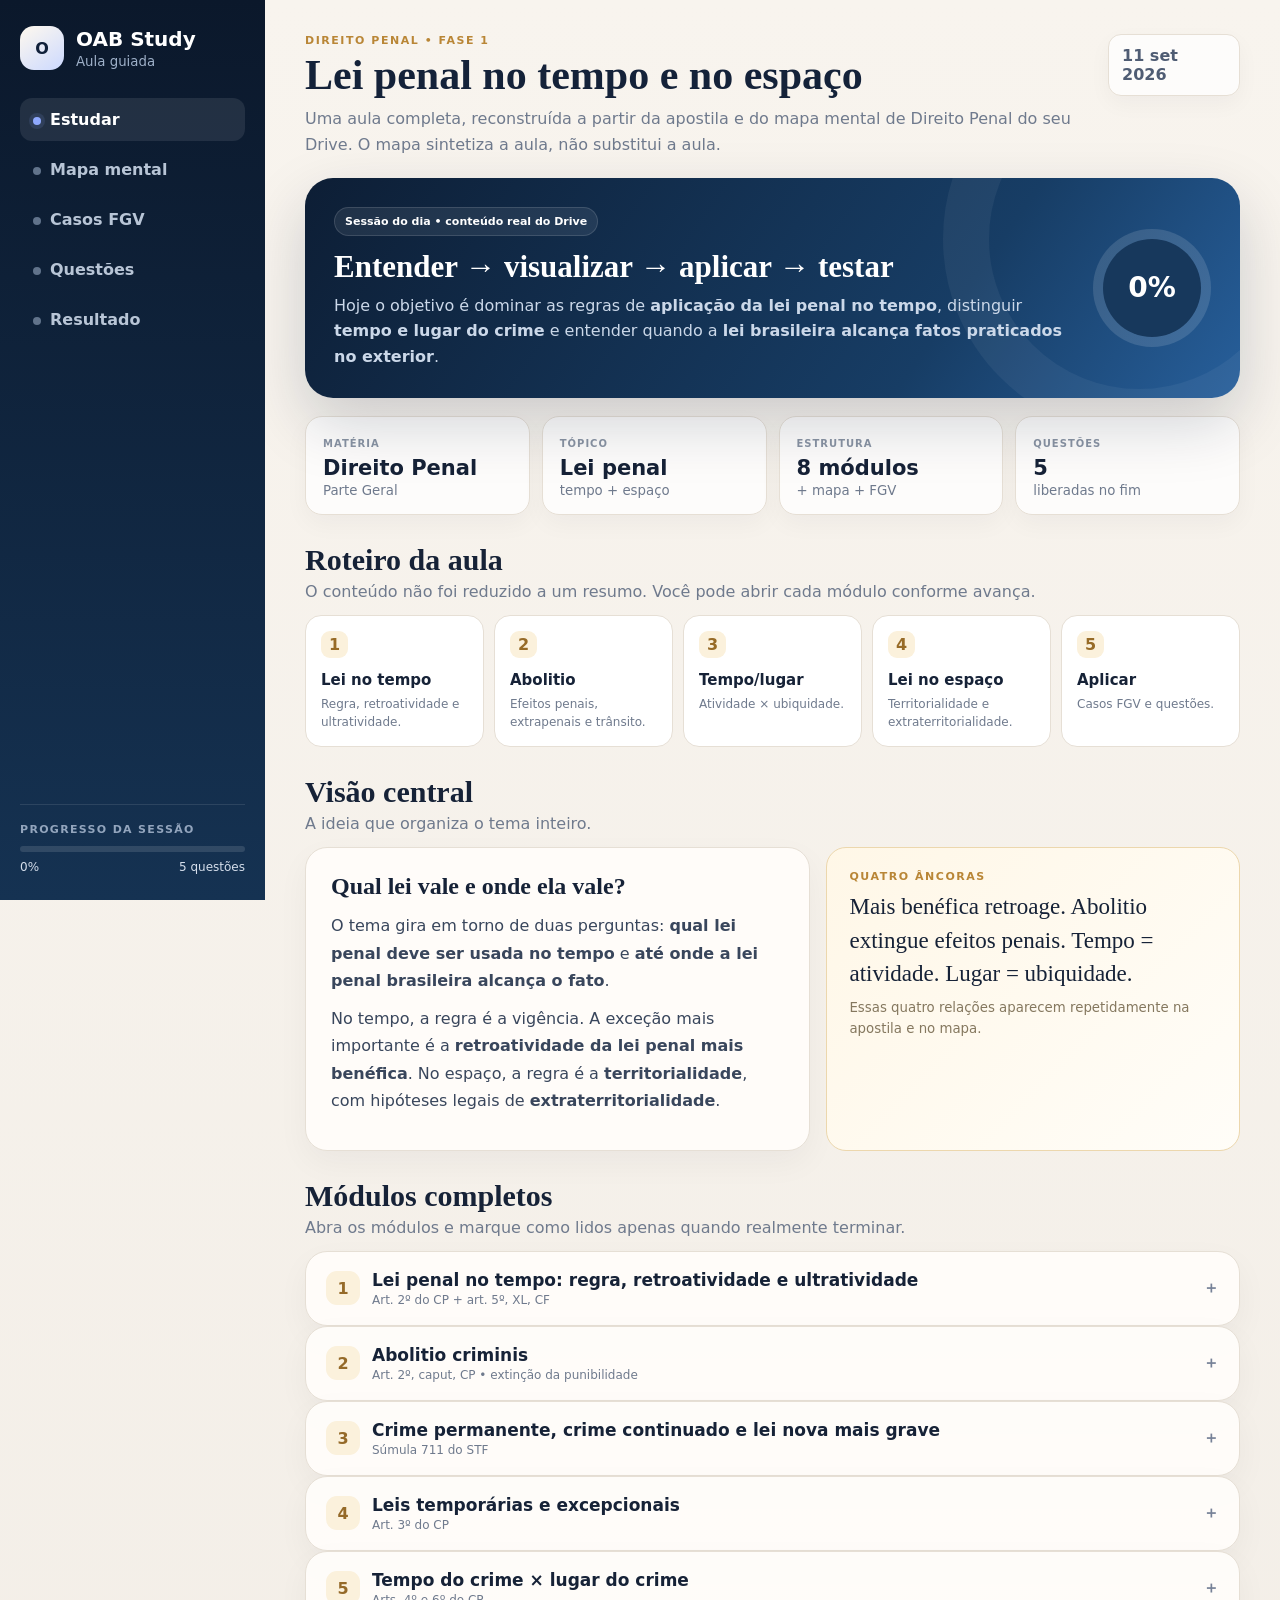
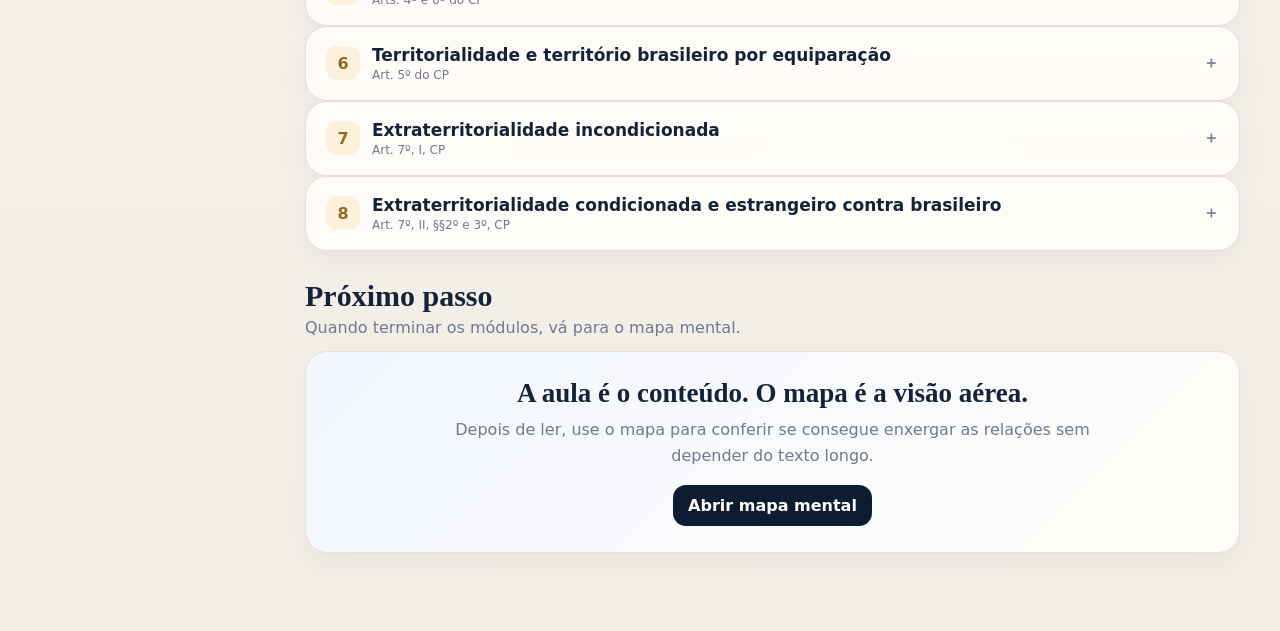
==== commit aad02514: "feat: expand Penal lesson to full source-faithful study flow" ====
--- a/index.html
+++ b/index.html
@@ -3,211 +3,345 @@
 <head>
 <meta charset="UTF-8">
 <meta name="viewport" content="width=device-width,initial-scale=1,viewport-fit=cover">
-<meta name="theme-color" content="#0f1f36">
+<meta name="theme-color" content="#0d1c31">
 <title>OAB Study • Direito Penal</title>
 <style>
 :root{
-  --bg:#f5f1ea;--paper:#fffdfa;--ink:#172235;--muted:#6f7a8d;--navy:#0d1c31;--navy2:#173758;
+  --bg:#f5f1ea;--paper:#fffdfa;--ink:#162237;--muted:#6f7a8d;--navy:#0d1c31;--navy2:#17395f;
   --blue:#315fdf;--blue2:#eaf0ff;--gold:#b98636;--gold2:#fbf1dc;--green:#177b5a;--green2:#e9f7f1;
-  --red:#bf4856;--red2:#fff0f2;--line:#e7e0d6;--shadow:0 18px 48px rgba(22,34,53,.08)
-}
-*{box-sizing:border-box}html{scroll-behavior:smooth}body{margin:0;font-family:Inter,ui-sans-serif,system-ui,-apple-system,"Segoe UI",sans-serif;background:linear-gradient(180deg,#f8f4ee,#f2ede5);color:var(--ink)}
-button{font:inherit}.app{min-height:100vh;display:grid;grid-template-columns:260px 1fr}.side{position:sticky;top:0;height:100vh;background:linear-gradient(180deg,#0c1a2e,#132e4e);color:white;padding:26px 20px;display:flex;flex-direction:column;z-index:20}
-.brand{display:flex;align-items:center;gap:12px;margin-bottom:30px}.logo{width:44px;height:44px;border-radius:14px;background:linear-gradient(145deg,#fff9ee,#cfdcff);color:#0f2038;display:grid;place-items:center;font-weight:900;font-size:18px}.brand strong{display:block;font-size:20px}.brand small{color:#9dafc6}
-.nav{display:grid;gap:7px}.nav button{border:0;background:transparent;color:#b7c4d6;text-align:left;padding:12px 13px;border-radius:12px;font-weight:750;cursor:pointer}.nav button:hover,.nav button.active{background:rgba(255,255,255,.09);color:white}.nav .dot{width:8px;height:8px;border-radius:50%;background:#61738c;display:inline-block;margin-right:9px}.nav button.active .dot{background:#8fa9ff;box-shadow:0 0 0 4px rgba(143,169,255,.12)}
-.sidefoot{margin-top:auto;border-top:1px solid rgba(255,255,255,.1);padding-top:18px}.sidefoot .label{font-size:11px;text-transform:uppercase;letter-spacing:.12em;color:#91a4bd;font-weight:800}.sidebarbar{height:6px;background:rgba(255,255,255,.12);border-radius:99px;overflow:hidden;margin-top:10px}.sidebarbar span{display:block;height:100%;width:0;background:linear-gradient(90deg,#7998ff,#c5d2ff);transition:.3s}.sidepct{display:flex;justify-content:space-between;color:#d4ddeb;font-size:12px;margin-top:8px}
-
-.main{padding:34px 40px 76px;min-width:0}.shell{max-width:1180px;margin:auto}.top{display:flex;justify-content:space-between;align-items:flex-start;gap:18px;margin-bottom:20px}.eyebrow{font-size:11px;text-transform:uppercase;letter-spacing:.14em;font-weight:900;color:var(--gold)}.top h1{font-family:Georgia,serif;font-size:42px;line-height:1.08;margin:6px 0 8px;color:#142239}.top p{margin:0;max-width:760px;color:var(--muted);line-height:1.6}.date{background:rgba(255,255,255,.76);border:1px solid var(--line);border-radius:13px;padding:11px 13px;font-weight:800;color:#4e5c73;box-shadow:0 8px 22px rgba(22,34,53,.04)}
-
-.hero{background:linear-gradient(125deg,#0d1e35,#173b61 70%,#255c98);border-radius:28px;color:white;padding:28px;box-shadow:0 24px 60px rgba(13,30,53,.18);position:relative;overflow:hidden}.hero:after{content:"";position:absolute;width:300px;height:300px;border-radius:50%;border:46px solid rgba(255,255,255,.05);right:-100px;top:-130px}.heroin{position:relative;z-index:2;display:grid;grid-template-columns:1fr auto;gap:20px;align-items:center}.tag{display:inline-flex;border:1px solid rgba(255,255,255,.13);background:rgba(255,255,255,.08);border-radius:999px;padding:7px 10px;font-size:11px;font-weight:800}.hero h2{font-family:Georgia,serif;font-size:31px;margin:13px 0 8px}.hero p{margin:0;color:#cbd8e9;line-height:1.6;max-width:760px}.ring{width:116px;height:116px;border-radius:50%;display:grid;place-items:center;background:conic-gradient(#8eabff var(--deg,0deg),rgba(255,255,255,.13) 0);position:relative}.ring:before{content:"";position:absolute;inset:10px;border-radius:50%;background:#17375a}.ring strong{position:relative;font-size:28px}
-
-.stats{display:grid;grid-template-columns:repeat(4,1fr);gap:12px;margin:18px 0 24px}.stat{background:rgba(255,255,255,.77);border:1px solid var(--line);border-radius:17px;padding:15px 17px;box-shadow:0 9px 25px rgba(22,34,53,.04)}.stat span{font-size:10px;text-transform:uppercase;letter-spacing:.1em;font-weight:900;color:#8993a3}.stat b{display:block;font-size:21px;margin-top:5px}.stat small{color:var(--muted)}
-
-.section{display:none}.section.active{display:block;animation:fade .22s ease}@keyframes fade{from{opacity:.5;transform:translateY(5px)}to{opacity:1;transform:none}}.sectionhead{display:flex;justify-content:space-between;align-items:flex-end;gap:14px;margin:28px 0 14px}.sectionhead h2{font-family:Georgia,serif;font-size:30px;margin:0}.sectionhead p{margin:5px 0 0;color:var(--muted)}.btn{border:0;border-radius:13px;padding:11px 15px;font-weight:850;cursor:pointer}.primary{background:var(--navy);color:white}.soft{background:var(--blue2);color:#2855c8}.ghost{background:white;border:1px solid var(--line);color:#425067}.success{background:var(--green);color:white}.btn:disabled{opacity:.45;cursor:not-allowed}
-
-.card{background:rgba(255,253,250,.95);border:1px solid var(--line);border-radius:22px;box-shadow:0 12px 32px rgba(22,34,53,.045)}.lesson-intro{display:grid;grid-template-columns:1.25fr .75fr;gap:16px}.copy{padding:25px}.copy h3{font-family:Georgia,serif;font-size:24px;margin:0 0 12px}.copy p{font-size:16px;line-height:1.75;color:#39465c;margin:10px 0}.callout{padding:22px;background:linear-gradient(135deg,#fff7e7,#fffdf8);border:1px solid #ecd7ad;border-radius:20px}.callout .big{font-family:Georgia,serif;font-size:23px;line-height:1.45;margin:7px 0}.callout small{color:#85785f;line-height:1.5;display:block}
-
-.chapter-grid{display:grid;grid-template-columns:repeat(2,1fr);gap:14px}.chapter{padding:22px;position:relative}.chapter .num{width:31px;height:31px;border-radius:10px;background:var(--gold2);color:#976b27;display:grid;place-items:center;font-weight:900}.chapter h3{font-family:Georgia,serif;font-size:22px;margin:14px 0 8px}.chapter p{color:#46536a;line-height:1.65;margin:8px 0}.chapter ul{margin:10px 0 0;padding-left:18px;color:#46536a;line-height:1.65}.chapter .source{font-size:11px;color:#8c95a4;margin-top:14px}.chapter .mark{position:absolute;right:16px;top:16px;border:1px solid var(--line);background:white;color:#69758a;border-radius:10px;padding:7px 9px;font-weight:800;cursor:pointer}.chapter.done .mark{background:var(--green2);color:var(--green);border-color:#b8ddcf}.example{margin-top:13px;background:#f6f8fc;border-left:4px solid #93aaff;border-radius:12px;padding:12px 13px;color:#4b566b;font-size:13px;line-height:1.55}
-
-.mapcard{padding:24px;overflow:auto}.mindmap{min-width:890px;position:relative;height:570px}.mind-center{position:absolute;left:50%;top:50%;transform:translate(-50%,-50%);width:170px;height:170px;border-radius:50%;background:linear-gradient(145deg,#173a61,#0e2038);color:white;display:grid;place-items:center;text-align:center;border:10px solid #dde6ff;box-shadow:0 22px 52px rgba(15,31,54,.2);z-index:3}.mind-center b{font-family:Georgia,serif;font-size:27px}.mind-center small{display:block;color:#bfd0e4;margin-top:5px}.line{position:absolute;background:#cbd4e6;z-index:1}.line.h{height:2px}.line.v{width:2px}.node{position:absolute;width:260px;background:white;border:1px solid var(--line);border-radius:18px;padding:16px;box-shadow:0 12px 28px rgba(22,34,53,.06);cursor:pointer;transition:.2s;z-index:2}.node:hover{transform:translateY(-3px);box-shadow:var(--shadow)}.node .chip{font-size:10px;text-transform:uppercase;letter-spacing:.1em;font-weight:900;color:var(--blue);margin-bottom:6px}.node b{font-size:17px;display:block}.node p{font-size:12px;color:var(--muted);line-height:1.5;margin:6px 0 0}.node .more{display:none;margin-top:10px;padding-top:10px;border-top:1px dashed var(--line);font-size:12px;line-height:1.6;color:#46536a}.node.open .more{display:block}.n1{left:315px;top:12px}.n2{left:18px;top:170px}.n3{right:18px;top:170px}.n4{left:18px;bottom:20px}.n5{right:18px;bottom:20px}.n6{left:315px;bottom:8px}.l1{left:444px;top:142px;height:145px}.l2{left:278px;top:255px;width:175px}.l3{left:437px;top:255px;width:175px}.l4{left:278px;top:319px;width:175px}.l5{left:437px;top:319px;width:175px}.l6{left:444px;top:335px;height:120px}
-
-.legend{display:flex;gap:8px;flex-wrap:wrap;margin-top:14px}.legend span{font-size:11px;background:#f0f3f8;border:1px solid var(--line);border-radius:999px;padding:7px 10px;color:#566176;font-weight:750}
-
+  --red:#bf4856;--red2:#fff0f2;--purple:#7557c9;--purple2:#f0ecff;--line:#e6dfd5;--shadow:0 18px 48px rgba(22,34,53,.08)
+}
+*{box-sizing:border-box}html{scroll-behavior:smooth}body{margin:0;font-family:Inter,ui-sans-serif,system-ui,-apple-system,BlinkMacSystemFont,"Segoe UI",sans-serif;background:linear-gradient(180deg,#f8f4ee,#f2ede6);color:var(--ink)}
+button{font:inherit}.app{min-height:100vh;display:grid;grid-template-columns:265px 1fr}.side{position:sticky;top:0;height:100vh;background:linear-gradient(180deg,#0b182b,#153252);color:#fff;padding:26px 20px;display:flex;flex-direction:column;z-index:20}
+.brand{display:flex;align-items:center;gap:12px;margin-bottom:28px}.logo{width:44px;height:44px;border-radius:14px;background:linear-gradient(145deg,#fff9ee,#ccd9ff);color:#10203a;display:grid;place-items:center;font-weight:900}.brand strong{display:block;font-size:20px}.brand small{color:#9eb0c8}
+.nav{display:grid;gap:7px}.nav button{border:0;background:transparent;color:#b8c5d6;text-align:left;padding:12px 13px;border-radius:12px;font-weight:750;cursor:pointer}.nav button:hover,.nav button.active{background:rgba(255,255,255,.09);color:white}.nav .dot{display:inline-block;width:8px;height:8px;border-radius:50%;background:#61738b;margin-right:9px}.nav button.active .dot{background:#8fa9ff;box-shadow:0 0 0 4px rgba(143,169,255,.12)}
+.sidefoot{margin-top:auto;padding-top:18px;border-top:1px solid rgba(255,255,255,.1)}.mini{font-size:11px;text-transform:uppercase;letter-spacing:.12em;color:#93a5bd;font-weight:900}.pbar{height:6px;background:rgba(255,255,255,.12);border-radius:99px;overflow:hidden;margin-top:10px}.pbar span{display:block;height:100%;width:0;background:linear-gradient(90deg,#7394ff,#c0ceff);transition:.25s}.sidepct{display:flex;justify-content:space-between;color:#d5deeb;font-size:12px;margin-top:8px}
+.main{padding:34px 40px 78px;min-width:0}.shell{max-width:1200px;margin:auto}.top{display:flex;justify-content:space-between;gap:18px;align-items:flex-start;margin-bottom:20px}.eyebrow{font-size:11px;text-transform:uppercase;letter-spacing:.14em;font-weight:900;color:var(--gold)}.top h1{font-family:Georgia,serif;font-size:42px;line-height:1.08;margin:6px 0 8px;color:#142239}.top p{margin:0;max-width:800px;color:var(--muted);line-height:1.6}.date{background:rgba(255,255,255,.76);border:1px solid var(--line);border-radius:13px;padding:11px 13px;font-weight:800;color:#4f5c73;box-shadow:0 8px 22px rgba(22,34,53,.04)}
+.hero{background:linear-gradient(125deg,#0d1e35,#173d65 68%,#275f9b);border-radius:28px;color:white;padding:29px;box-shadow:0 25px 62px rgba(13,30,53,.18);position:relative;overflow:hidden}.hero:after{content:"";position:absolute;width:300px;height:300px;border:46px solid rgba(255,255,255,.05);border-radius:50%;right:-95px;top:-135px}.heroin{position:relative;z-index:2;display:grid;grid-template-columns:1fr auto;gap:20px;align-items:center}.tag{display:inline-flex;border:1px solid rgba(255,255,255,.13);background:rgba(255,255,255,.08);border-radius:999px;padding:7px 10px;font-size:11px;font-weight:800}.hero h2{font-family:Georgia,serif;font-size:31px;margin:13px 0 8px}.hero p{margin:0;color:#cbd8e9;line-height:1.6;max-width:780px}.ring{width:118px;height:118px;border-radius:50%;display:grid;place-items:center;background:conic-gradient(#8eabff var(--deg,0deg),rgba(255,255,255,.13) 0);position:relative}.ring:before{content:"";position:absolute;inset:10px;border-radius:50%;background:#17385c}.ring strong{position:relative;font-size:28px}
+.stats{display:grid;grid-template-columns:repeat(4,1fr);gap:12px;margin:18px 0 24px}.stat{background:rgba(255,255,255,.78);border:1px solid var(--line);border-radius:17px;padding:15px 17px;box-shadow:0 9px 25px rgba(22,34,53,.04)}.stat span{font-size:10px;text-transform:uppercase;letter-spacing:.1em;font-weight:900;color:#8993a3}.stat b{display:block;font-size:21px;margin-top:5px}.stat small{color:var(--muted)}
+.section{display:none}.section.active{display:block;animation:fade .22s ease}@keyframes fade{from{opacity:.5;transform:translateY(5px)}to{opacity:1;transform:none}}.sectionhead{display:flex;justify-content:space-between;align-items:flex-end;gap:14px;margin:28px 0 14px}.sectionhead h2{font-family:Georgia,serif;font-size:30px;margin:0}.sectionhead p{margin:5px 0 0;color:var(--muted)}.btn{border:0;border-radius:13px;padding:11px 15px;font-weight:850;cursor:pointer}.primary{background:var(--navy);color:white}.soft{background:var(--blue2);color:#2855c8}.success{background:var(--green);color:white}.ghost{background:white;border:1px solid var(--line);color:#465268}.btn:disabled{opacity:.45;cursor:not-allowed}
+.card{background:rgba(255,253,250,.96);border:1px solid var(--line);border-radius:22px;box-shadow:0 12px 32px rgba(22,34,53,.045)}.introgrid{display:grid;grid-template-columns:1.1fr .9fr;gap:16px}.copy{padding:25px}.copy h3{font-family:Georgia,serif;font-size:24px;margin:0 0 12px}.copy p{font-size:16px;line-height:1.72;color:#39465c;margin:10px 0}.callout{padding:22px;background:linear-gradient(135deg,#fff7e7,#fffdf8);border:1px solid #ecd7ad;border-radius:20px}.callout .big{font-family:Georgia,serif;font-size:23px;line-height:1.45;margin:7px 0}.callout small{color:#85785f;line-height:1.5}
+.track{display:grid;grid-template-columns:repeat(5,1fr);gap:10px}.trackstep{background:white;border:1px solid var(--line);border-radius:16px;padding:15px;min-height:125px;position:relative}.trackstep em{width:27px;height:27px;border-radius:9px;background:var(--gold2);color:#976b27;display:grid;place-items:center;font-style:normal;font-weight:900}.trackstep h3{font-size:15px;margin:13px 0 6px}.trackstep p{font-size:12px;line-height:1.5;color:var(--muted);margin:0}.trackstep.done:after{content:"✓";position:absolute;right:11px;top:11px;width:23px;height:23px;border-radius:50%;background:var(--green2);color:var(--green);display:grid;place-items:center;font-weight:900}
+.module{overflow:hidden}.module-head{display:flex;justify-content:space-between;gap:16px;align-items:center;padding:18px 20px;cursor:pointer}.module-head .left{display:flex;gap:12px;align-items:center}.module-num{width:34px;height:34px;border-radius:11px;background:var(--gold2);color:#956a29;display:grid;place-items:center;font-weight:900;flex:0 0 auto}.module-title{font-weight:900;font-size:17px}.module-sub{font-size:12px;color:var(--muted);margin-top:3px}.module-toggle{color:#768197;font-weight:900}.module-body{display:none;padding:0 20px 20px;border-top:1px solid #eee8df}.module.open .module-body{display:block}.module.open .module-toggle{transform:rotate(45deg)}
+.lesson{display:grid;grid-template-columns:1fr .95fr;gap:14px;margin-top:18px}.lessonbox{background:#fafbfe;border:1px solid #e7eaf2;border-radius:16px;padding:17px}.lessonbox h4{margin:0 0 9px;font-size:14px;color:#26354e}.lessonbox p,.lessonbox li{color:#4a566b;line-height:1.65;font-size:13px}.lessonbox ul{margin:0;padding-left:18px}.law{background:#f3f6ff;border-color:#dce4ff}.law strong{color:#2e59cf}.fgvbox{background:#fff9ef;border-color:#ecd9b4}.fgvbox strong{color:#8b6427}.memory{background:#eef8f4;border-color:#cfe7dc}.memory strong{color:#146c4d}.warning{background:#fff2f4;border-color:#efc9cf}.warning strong{color:#a83846}.source{font-size:11px;color:#8c95a4;margin-top:12px}
+.tablewrap{overflow:auto}.studytable{width:100%;border-collapse:separate;border-spacing:0;min-width:760px}.studytable th{background:#f4f6fa;color:#596579;font-size:11px;text-transform:uppercase;letter-spacing:.08em;text-align:left;padding:12px;border-bottom:1px solid var(--line)}.studytable td{padding:13px;border-bottom:1px solid #eee8df;font-size:13px;line-height:1.5;vertical-align:top}.studytable tr:last-child td{border-bottom:0}
+.mapcard{padding:24px;overflow:auto}.mindmap{min-width:980px;position:relative;height:640px}.mind-center{position:absolute;left:50%;top:50%;transform:translate(-50%,-50%);width:184px;height:184px;border-radius:50%;background:linear-gradient(145deg,#173a61,#0e2038);color:#fff;display:grid;place-items:center;text-align:center;border:10px solid #dde6ff;box-shadow:0 22px 52px rgba(15,31,54,.2);z-index:4}.mind-center b{font-family:Georgia,serif;font-size:27px}.mind-center small{display:block;color:#bfd0e4;margin-top:5px}.branchlabel{position:absolute;font-size:11px;text-transform:uppercase;letter-spacing:.12em;font-weight:900;padding:7px 10px;border-radius:999px;z-index:4}.time-label{left:85px;top:287px;background:#eef2ff;color:#3459c4}.space-label{right:85px;top:287px;background:#f2edff;color:#704ebc}
+.line{position:absolute;background:#cbd4e6;z-index:1}.line.h{height:2px}.line.v{width:2px}.node{position:absolute;width:270px;background:white;border:1px solid var(--line);border-radius:18px;padding:16px;box-shadow:0 12px 28px rgba(22,34,53,.06);cursor:pointer;transition:.2s;z-index:3}.node:hover{transform:translateY(-3px);box-shadow:var(--shadow)}.node .chip{font-size:10px;text-transform:uppercase;letter-spacing:.1em;font-weight:900;margin-bottom:6px}.time .chip{color:var(--blue)}.space .chip{color:var(--purple)}.node b{font-size:17px;display:block}.node p{font-size:12px;color:var(--muted);line-height:1.5;margin:6px 0 0}.node .more{display:none;margin-top:10px;padding-top:10px;border-top:1px dashed var(--line);font-size:12px;line-height:1.6;color:#46536a}.node.open .more{display:block}.n1{left:350px;top:10px}.n2{left:22px;top:120px}.n3{left:22px;top:340px}.n4{left:350px;bottom:8px}.n5{right:22px;top:110px}.n6{right:22px;top:330px}.n7{right:350px;bottom:8px}.n8{right:350px;top:10px}.l1{left:487px;top:140px;height:150px}.l2{left:290px;top:272px;width:200px}.l3{left:290px;top:350px;width:200px}.l4{left:487px;top:365px;height:125px}.l5{left:490px;top:270px;width:200px}.l6{left:490px;top:350px;width:200px}.l7{left:584px;top:140px;height:150px}.l8{left:584px;top:365px;height:125px}.legend{display:flex;gap:8px;flex-wrap:wrap;margin-top:14px}.legend span{font-size:11px;background:#f0f3f8;border:1px solid var(--line);border-radius:999px;padding:7px 10px;color:#566176;font-weight:750}
+.casegrid{display:grid;grid-template-columns:repeat(3,1fr);gap:14px}.case{padding:20px}.case .badge{display:inline-flex;background:var(--gold2);color:#8f672a;border-radius:999px;padding:6px 9px;font-size:10px;font-weight:900;text-transform:uppercase}.case h3{font-family:Georgia,serif;font-size:20px;margin:13px 0 8px}.case p{font-size:13px;line-height:1.65;color:#4b566b}.case .answer{margin-top:12px;border-top:1px dashed var(--line);padding-top:12px;display:none}.case.open .answer{display:block}.case button{width:100%;margin-top:12px}
 .traplist{display:grid;gap:10px}.trap{background:white;border:1px solid var(--line);border-radius:16px;overflow:hidden}.trap button{width:100%;border:0;background:transparent;padding:16px 17px;text-align:left;display:flex;justify-content:space-between;gap:16px;font-weight:850;cursor:pointer}.trap .body{display:none;padding:0 17px 17px;color:#596477;line-height:1.6}.trap.open .body{display:block}.bad{color:var(--red)}.good{color:var(--green)}
-
-.unlock{padding:26px;text-align:center;background:linear-gradient(135deg,#f2f6ff,#fffdf8)}.unlock h3{font-family:Georgia,serif;font-size:27px;margin:0 0 8px}.unlock p{color:var(--muted);max-width:650px;margin:0 auto 17px;line-height:1.6}
-
-.quizwrap{display:none}.quizwrap.unlocked{display:block}.quizgrid{display:grid;grid-template-columns:1fr 270px;gap:16px}.quiz{padding:25px}.qtop{display:flex;justify-content:space-between;gap:12px;color:var(--muted);font-size:11px;text-transform:uppercase;letter-spacing:.09em;font-weight:900}.qbar{height:5px;background:#eee8df;border-radius:99px;overflow:hidden;margin:14px 0 20px}.qbar span{display:block;height:100%;background:linear-gradient(90deg,#315fdf,#8da9ff);width:20%;transition:.3s}.question{font-family:Georgia,serif;font-size:25px;line-height:1.42;margin:0 0 18px}.options{display:grid;gap:9px}.option{border:1px solid var(--line);background:white;border-radius:14px;padding:13px 14px;text-align:left;display:flex;gap:10px;cursor:pointer;color:#344056;font-weight:700}.option:hover:not(:disabled){background:#f8faff;border-color:#b7c6ee}.letter{width:27px;height:27px;border-radius:9px;background:#f0ede7;display:grid;place-items:center;font-size:11px;font-weight:900;flex:0 0 auto}.option.correct{background:var(--green2);border-color:#a9d8c7;color:#126d50}.option.wrong{background:var(--red2);border-color:#efb7bd;color:#9f3541}.feedback{display:none;margin-top:14px;padding:14px;border-radius:14px;line-height:1.6;font-size:13px}.feedback.show{display:block}.feedback.ok{background:var(--green2)}.feedback.no{background:var(--red2)}.confidence{display:none;margin-top:14px;padding-top:14px;border-top:1px solid var(--line)}.confidence.show{display:block}.confidence p{font-size:12px;color:var(--muted)}.crow{display:flex;gap:8px;flex-wrap:wrap}.crow button{border:1px solid var(--line);background:white;border-radius:10px;padding:8px 10px;font-weight:800;cursor:pointer}.crow button.sel{background:var(--navy);color:white}.qactions{display:flex;justify-content:flex-end;margin-top:16px}.score{padding:18px}.scoregrid{display:grid;grid-template-columns:1fr 1fr;gap:8px}.scorebox{border:1px solid var(--line);border-radius:13px;padding:11px;background:white}.scorebox span{font-size:10px;color:#8b94a2;text-transform:uppercase;font-weight:900}.scorebox b{display:block;font-size:22px;margin-top:4px}.score p{font-size:12px;line-height:1.6;color:var(--muted)}
-
-.result{display:none;padding:26px;text-align:center}.result.show{display:block}.result h3{font-family:Georgia,serif;font-size:30px;margin:0 0 8px}.result p{color:var(--muted)}.resultcards{display:grid;grid-template-columns:repeat(4,1fr);gap:9px;margin:18px 0}.resultcards div{border:1px solid var(--line);border-radius:14px;padding:12px;background:white}.resultcards b{display:block;font-size:23px}.resultcards span{font-size:10px;text-transform:uppercase;color:var(--muted);font-weight:900}
-
-.mobile{display:none}.toast{position:fixed;left:50%;bottom:20px;transform:translate(-50%,15px);opacity:0;background:#101c30;color:white;padding:11px 14px;border-radius:11px;transition:.2s;z-index:100}.toast.show{opacity:1;transform:translate(-50%,0)}
-
-@media(max-width:980px){
- .app{grid-template-columns:1fr}.side{display:none}.main{padding:20px 16px 90px}.top{display:block}.date{display:inline-block;margin-top:12px}.heroin{grid-template-columns:1fr}.stats{grid-template-columns:1fr 1fr}.lesson-intro,.quizgrid{grid-template-columns:1fr}.chapter-grid{grid-template-columns:1fr}.mobile{position:fixed;display:grid;grid-template-columns:repeat(5,1fr);left:8px;right:8px;bottom:8px;background:rgba(15,31,54,.97);border-radius:15px;padding:7px;z-index:50}.mobile button{border:0;background:transparent;color:#aebbd0;padding:9px 3px;border-radius:9px;font-size:10px;font-weight:800}.mobile button.active{background:rgba(255,255,255,.1);color:white}
-}
-@media(max-width:680px){
- .top h1{font-size:34px}.hero h2{font-size:27px}.stats{grid-template-columns:1fr}.mindmap{min-width:0;height:auto;display:grid;gap:10px}.mind-center,.node{position:relative!important;left:auto!important;right:auto!important;top:auto!important;bottom:auto!important;transform:none!important;width:100%;height:auto}.mind-center{border-radius:20px;padding:22px}.line{display:none}.resultcards{grid-template-columns:1fr 1fr}.question{font-size:22px}
-}
+.unlock{padding:26px;text-align:center;background:linear-gradient(135deg,#f2f6ff,#fffdf8)}.unlock h3{font-family:Georgia,serif;font-size:27px;margin:0 0 8px}.unlock p{color:var(--muted);max-width:680px;margin:0 auto 17px;line-height:1.6}.quizwrap{display:none}.quizwrap.unlocked{display:block}.quizgrid{display:grid;grid-template-columns:1fr 270px;gap:16px}.quiz{padding:25px}.qtop{display:flex;justify-content:space-between;gap:12px;color:var(--muted);font-size:11px;text-transform:uppercase;letter-spacing:.09em;font-weight:900}.qbar{height:5px;background:#eee8df;border-radius:99px;overflow:hidden;margin:14px 0 20px}.qbar span{display:block;height:100%;background:linear-gradient(90deg,#315fdf,#8da9ff);width:20%;transition:.3s}.question{font-family:Georgia,serif;font-size:25px;line-height:1.42;margin:0 0 18px}.options{display:grid;gap:9px}.option{border:1px solid var(--line);background:white;border-radius:14px;padding:13px 14px;text-align:left;display:flex;gap:10px;cursor:pointer;color:#344056;font-weight:700}.option:hover:not(:disabled){background:#f8faff;border-color:#b7c6ee}.letter{width:27px;height:27px;border-radius:9px;background:#f0ede7;display:grid;place-items:center;font-size:11px;font-weight:900;flex:0 0 auto}.option.correct{background:var(--green2);border-color:#a9d8c7;color:#126d50}.option.wrong{background:var(--red2);border-color:#efb7bd;color:#9f3541}.feedback{display:none;margin-top:14px;padding:14px;border-radius:14px;line-height:1.6;font-size:13px}.feedback.show{display:block}.feedback.ok{background:var(--green2)}.feedback.no{background:var(--red2)}.confidence{display:none;margin-top:14px;padding-top:14px;border-top:1px solid var(--line)}.confidence.show{display:block}.confidence p{font-size:12px;color:var(--muted)}.crow{display:flex;gap:8px;flex-wrap:wrap}.crow button{border:1px solid var(--line);background:white;border-radius:10px;padding:8px 10px;font-weight:800;cursor:pointer}.crow button.sel{background:var(--navy);color:white}.qactions{display:flex;justify-content:flex-end;margin-top:16px}.score{padding:18px}.scoregrid{display:grid;grid-template-columns:1fr 1fr;gap:8px}.scorebox{border:1px solid var(--line);border-radius:13px;padding:11px;background:white}.scorebox span{font-size:10px;color:#8b94a2;text-transform:uppercase;font-weight:900}.scorebox b{display:block;font-size:22px;margin-top:4px}.score p{font-size:12px;line-height:1.6;color:var(--muted)}
+.result{padding:26px;text-align:center}.result h3{font-family:Georgia,serif;font-size:30px;margin:0 0 8px}.result p{color:var(--muted)}.resultcards{display:grid;grid-template-columns:repeat(4,1fr);gap:9px;margin:18px 0}.resultcards div{border:1px solid var(--line);border-radius:14px;padding:12px;background:white}.resultcards b{display:block;font-size:23px}.resultcards span{font-size:10px;text-transform:uppercase;color:var(--muted);font-weight:900}.mobile{display:none}.toast{position:fixed;left:50%;bottom:20px;transform:translate(-50%,15px);opacity:0;background:#101c30;color:white;padding:11px 14px;border-radius:11px;transition:.2s;z-index:100}.toast.show{opacity:1;transform:translate(-50%,0)}
+@media(max-width:1000px){.app{grid-template-columns:1fr}.side{display:none}.main{padding:20px 16px 92px}.top{display:block}.date{display:inline-block;margin-top:12px}.heroin{grid-template-columns:1fr}.stats{grid-template-columns:1fr 1fr}.introgrid,.lesson,.quizgrid{grid-template-columns:1fr}.track{grid-template-columns:1fr 1fr}.casegrid{grid-template-columns:1fr}.mobile{position:fixed;display:grid;grid-template-columns:repeat(5,1fr);left:8px;right:8px;bottom:8px;background:rgba(15,31,54,.97);border-radius:15px;padding:7px;z-index:50}.mobile button{border:0;background:transparent;color:#aebbd0;padding:9px 3px;border-radius:9px;font-size:10px;font-weight:800}.mobile button.active{background:rgba(255,255,255,.1);color:white}}
+@media(max-width:680px){.top h1{font-size:34px}.hero h2{font-size:27px}.stats,.track{grid-template-columns:1fr}.mindmap{min-width:0;height:auto;display:grid;gap:10px}.mind-center,.node,.branchlabel{position:relative!important;left:auto!important;right:auto!important;top:auto!important;bottom:auto!important;transform:none!important;width:100%;height:auto}.mind-center{border-radius:20px;padding:22px}.line{display:none}.resultcards{grid-template-columns:1fr 1fr}.question{font-size:22px}}
 </style>
 </head>
 <body>
 <div class="app">
 <aside class="side">
-  <div class="brand"><div class="logo">O</div><div><strong>OAB Study</strong><small>Sessão guiada</small></div></div>
+  <div class="brand"><div class="logo">O</div><div><strong>OAB Study</strong><small>Aula guiada</small></div></div>
   <nav class="nav">
-    <button class="active" data-section="conteudo"><span class="dot"></span>Conteúdo</button>
+    <button class="active" data-section="estudar"><span class="dot"></span>Estudar</button>
     <button data-section="mapa"><span class="dot"></span>Mapa mental</button>
-    <button data-section="pegadinhas"><span class="dot"></span>Pegadinhas</button>
+    <button data-section="fgv"><span class="dot"></span>Casos FGV</button>
     <button data-section="questoes"><span class="dot"></span>Questões</button>
     <button data-section="resultado"><span class="dot"></span>Resultado</button>
   </nav>
-  <div class="sidefoot"><div class="label">Progresso da sessão</div><div class="sidebarbar"><span id="sideBar"></span></div><div class="sidepct"><span id="sidePct">0%</span><span>5 questões</span></div></div>
+  <div class="sidefoot"><div class="mini">Progresso da sessão</div><div class="pbar"><span id="sideBar"></span></div><div class="sidepct"><span id="sidePct">0%</span><span>5 questões</span></div></div>
 </aside>
 
 <main class="main"><div class="shell">
 <header class="top">
-  <div><div class="eyebrow">Direito Penal • Dia 5</div><h1>Lei penal no tempo e no espaço</h1><p>Abolitio criminis, retroatividade, ultratividade, tempo do crime, territorialidade e lugar do crime.</p></div>
+  <div><div class="eyebrow">Direito Penal • Fase 1</div><h1>Lei penal no tempo e no espaço</h1><p>Uma aula completa, reconstruída a partir da apostila e do mapa mental de Direito Penal do seu Drive. O mapa sintetiza a aula, não substitui a aula.</p></div>
   <div class="date">11 set 2026</div>
 </header>
 
 <section class="hero"><div class="heroin">
-  <div><span class="tag">Sessão normal • Fase 1</span><h2>Primeiro entenda a lógica. Depois memorize os artigos.</h2><p>Seu material organiza este tema em duas perguntas: <b>qual lei vale no tempo?</b> e <b>onde a lei brasileira se aplica?</b></p></div>
+  <div><span class="tag">Sessão do dia • conteúdo real do Drive</span><h2>Entender → visualizar → aplicar → testar</h2><p>Hoje o objetivo é dominar as regras de <b>aplicação da lei penal no tempo</b>, distinguir <b>tempo e lugar do crime</b> e entender quando a <b>lei brasileira alcança fatos praticados no exterior</b>.</p></div>
   <div class="ring" id="ring"><strong id="ringPct">0%</strong></div>
 </div></section>
 
 <div class="stats">
   <div class="stat"><span>Matéria</span><b>Direito Penal</b><small>Parte Geral</small></div>
   <div class="stat"><span>Tópico</span><b>Lei penal</b><small>tempo + espaço</small></div>
-  <div class="stat"><span>Meta</span><b>5 questões</b><small>após o conteúdo</small></div>
-  <div class="stat"><span>Revisões</span><b>0</b><small>sessão nova</small></div>
+  <div class="stat"><span>Estrutura</span><b>8 módulos</b><small>+ mapa + FGV</small></div>
+  <div class="stat"><span>Questões</span><b>5</b><small>liberadas no fim</small></div>
 </div>
 
-<section id="conteudo" class="section active">
-  <div class="sectionhead"><div><h2>Conteúdo da aula</h2><p>Baseado na apostila e no mapa mental de Direito Penal do seu Drive.</p></div></div>
-
-  <div class="lesson-intro">
+<section id="estudar" class="section active">
+  <div class="sectionhead"><div><h2>Roteiro da aula</h2><p>O conteúdo não foi reduzido a um resumo. Você pode abrir cada módulo conforme avança.</p></div></div>
+  <div class="track">
+    <div class="trackstep"><em>1</em><h3>Lei no tempo</h3><p>Regra, retroatividade e ultratividade.</p></div>
+    <div class="trackstep"><em>2</em><h3>Abolitio</h3><p>Efeitos penais, extrapenais e trânsito.</p></div>
+    <div class="trackstep"><em>3</em><h3>Tempo/lugar</h3><p>Atividade × ubiquidade.</p></div>
+    <div class="trackstep"><em>4</em><h3>Lei no espaço</h3><p>Territorialidade e extraterritorialidade.</p></div>
+    <div class="trackstep"><em>5</em><h3>Aplicar</h3><p>Casos FGV e questões.</p></div>
+  </div>
+
+  <div class="sectionhead"><div><h2>Visão central</h2><p>A ideia que organiza o tema inteiro.</p></div></div>
+  <div class="introgrid">
     <div class="card copy">
-      <h3>A lógica que organiza tudo</h3>
-      <p><b>Regra:</b> a lei penal vale durante sua vigência. Mas a própria Constituição e o Código Penal admitem que a lei mais favorável alcance fatos anteriores.</p>
-      <p>Daí surgem os quatro nomes que você precisa dominar: <b>abolitio criminis</b>, <b>novatio legis in mellius</b>, <b>novatio legis in pejus</b> e <b>novatio legis incriminadora</b>.</p>
-    </div>
-    <div class="callout"><div class="eyebrow">Frase-chave</div><div class="big">Lei penal mais benéfica pode voltar no tempo. Lei penal mais grave, em regra, não.</div><small>Fonte do seu material: art. 2º do CP e art. 5º, XL, da Constituição.</small></div>
-  </div>
-
-  <div class="sectionhead"><div><h2>1. Lei penal no tempo</h2><p>Comece por aqui.</p></div></div>
-  <div class="chapter-grid">
-    <article class="card chapter" data-chapter="abolitio"><button class="mark">Marcar lido</button><div class="num">1</div><h3>Abolitio criminis</h3>
-      <p>Acontece quando uma lei nova <b>deixa de considerar crime</b> um fato que antes era criminoso.</p>
-      <ul><li>cessa a execução da pena;</li><li>cessam os <b>efeitos penais</b> da condenação;</li><li>os <b>efeitos extrapenais permanecem</b>;</li><li>aplica-se mesmo após trânsito em julgado.</li></ul>
-      <div class="example"><b>Exemplo:</b> alguém foi condenado por uma conduta. Depois surge lei que deixa de criminalizá-la. A punição penal não continua, mas eventual obrigação civil não desaparece automaticamente.</div>
-      <div class="source">Apostila: art. 2º, caput, CP.</div>
-    </article>
-
-    <article class="card chapter" data-chapter="retro"><button class="mark">Marcar lido</button><div class="num">2</div><h3>Retroatividade e ultratividade</h3>
-      <p><b>Novatio legis in mellius:</b> lei posterior mais favorável. Ela retroage e alcança fatos anteriores, inclusive condenações transitadas em julgado.</p>
-      <p><b>Ultratividade:</b> uma lei revogada, por ser mais favorável, continua produzindo efeitos para fatos praticados durante sua vigência.</p>
-      <p><b>Novatio legis in pejus:</b> lei nova mais severa. Não retroage.</p>
-      <p><b>Novatio legis incriminadora:</b> passa a considerar crime fato antes não incriminado. Também não retroage.</p>
-      <div class="source">Mapa mental: art. 2º do CP + art. 5º, XL, CF.</div>
-    </article>
-
-    <article class="card chapter" data-chapter="permanente"><button class="mark">Marcar lido</button><div class="num">3</div><h3>Crime permanente e continuado</h3>
-      <p>Seu material destaca a <b>Súmula 711 do STF</b>: a lei penal mais grave aplica-se ao crime continuado ou permanente se entrar em vigor <b>antes de cessar</b> a continuidade ou permanência.</p>
-      <div class="example"><b>Exemplo da apostila:</b> no sequestro, a privação da liberdade continua no tempo. Se uma lei mais grave entra em vigor enquanto a vítima ainda está em cativeiro, o material ensina que essa nova lei se aplica.</div>
-      <div class="source">Apostila e mapa: Súmula 711 do STF.</div>
-    </article>
-
-    <article class="card chapter" data-chapter="temporaria"><button class="mark">Marcar lido</button><div class="num">4</div><h3>Lei temporária e excepcional</h3>
-      <p><b>Lei temporária:</b> nasce com período determinado de duração.</p>
-      <p><b>Lei excepcional:</b> dura enquanto existir uma situação anormal que justificou sua edição.</p>
-      <p>Segundo seu mapa, ambas são <b>autorrevogáveis</b> e possuem <b>ultratividade</b>.</p>
-      <div class="source">Mapa mental: art. 3º do CP.</div>
-    </article>
-  </div>
-
-  <div class="sectionhead"><div><h2>2. Tempo e lugar do crime</h2><p>Não confunda as teorias.</p></div></div>
-  <div class="chapter-grid">
-    <article class="card chapter" data-chapter="tempo"><button class="mark">Marcar lido</button><div class="num">5</div><h3>Tempo do crime</h3>
-      <p>O Código Penal adota a <b>teoria da atividade</b>.</p>
-      <p>Isso significa: considera-se praticado o crime no momento da <b>ação ou omissão</b>, mesmo que o resultado aconteça depois.</p>
-      <div class="example"><b>Macete:</b> TEMPO = ATIVIDADE.</div>
-      <div class="source">Apostila e mapa: art. 4º do CP.</div>
-    </article>
-
-    <article class="card chapter" data-chapter="lugar"><button class="mark">Marcar lido</button><div class="num">6</div><h3>Lugar do crime</h3>
-      <p>Para o <b>lugar</b>, o CP adota a <b>teoria da ubiquidade ou mista</b>.</p>
-      <p>É lugar do crime tanto onde ocorreu a ação/omissão quanto onde o resultado ocorreu ou deveria ocorrer.</p>
-      <div class="example"><b>Macete:</b> LUGAR = UBIQUIDADE.</div>
-      <div class="source">Apostila e mapa: art. 6º do CP.</div>
-    </article>
-  </div>
-
-  <div class="sectionhead"><div><h2>3. Aplicação da lei no espaço</h2><p>Territorialidade primeiro, extraterritorialidade depois.</p></div></div>
-  <div class="chapter-grid">
-    <article class="card chapter" data-chapter="territorialidade"><button class="mark">Marcar lido</button><div class="num">7</div><h3>Territorialidade</h3>
-      <p>Regra do art. 5º do CP: aplica-se a <b>lei brasileira</b> ao crime cometido no território nacional, sem prejuízo de convenções, tratados e regras internacionais.</p>
-      <p>Seu mapa também inclui como território brasileiro por equiparação determinadas aeronaves e embarcações brasileiras.</p>
-      <div class="source">Apostila e mapa: art. 5º do CP.</div>
-    </article>
-
-    <article class="card chapter" data-chapter="extraterritorialidade"><button class="mark">Marcar lido</button><div class="num">8</div><h3>Extraterritorialidade</h3>
-      <p>É a aplicação da lei brasileira a crimes cometidos <b>no estrangeiro</b>.</p>
-      <p>Seu mapa divide em <b>incondicionada</b> (art. 7º, I) e <b>condicionada</b> (art. 7º, II).</p>
-      <p>Na condicionada, a apostila destaca a necessidade de cumprir simultaneamente as condições do §2º, inclusive a chamada <b>dupla tipicidade</b>.</p>
-      <div class="example"><b>Exemplo da apostila:</b> brasileira pratica no exterior uma conduta que é crime no Brasil, mas não é crime no país do fato. Falta uma das condições da extraterritorialidade condicionada.</div>
-      <div class="source">Apostila e mapa: art. 7º do CP.</div>
-    </article>
-  </div>
-
-  <div class="sectionhead"><div><h2>Terminou a leitura?</h2><p>O quiz só abre quando você concluir o conteúdo.</p></div></div>
-  <div class="card unlock">
-    <h3>Antes das questões, passe pelo mapa mental.</h3>
-    <p>Você pode marcar os capítulos à medida que lê. Quando estiver pronto, abra o mapa, revise as conexões e depois clique em “Terminei o conteúdo”.</p>
-    <button class="btn primary" data-go="mapa">Abrir mapa mental</button>
-  </div>
+      <h3>Qual lei vale e onde ela vale?</h3>
+      <p>O tema gira em torno de duas perguntas: <b>qual lei penal deve ser usada no tempo</b> e <b>até onde a lei penal brasileira alcança o fato</b>.</p>
+      <p>No tempo, a regra é a vigência. A exceção mais importante é a <b>retroatividade da lei penal mais benéfica</b>. No espaço, a regra é a <b>territorialidade</b>, com hipóteses legais de <b>extraterritorialidade</b>.</p>
+    </div>
+    <div class="callout"><div class="eyebrow">Quatro âncoras</div><div class="big">Mais benéfica retroage. Abolitio extingue efeitos penais. Tempo = atividade. Lugar = ubiquidade.</div><small>Essas quatro relações aparecem repetidamente na apostila e no mapa.</small></div>
+  </div>
+
+  <div class="sectionhead"><div><h2>Módulos completos</h2><p>Abra os módulos e marque como lidos apenas quando realmente terminar.</p></div></div>
+
+  <div class="card module" data-module="m1">
+    <div class="module-head"><div class="left"><div class="module-num">1</div><div><div class="module-title">Lei penal no tempo: regra, retroatividade e ultratividade</div><div class="module-sub">Art. 2º do CP + art. 5º, XL, CF</div></div></div><div class="module-toggle">＋</div></div>
+    <div class="module-body">
+      <div class="lesson">
+        <div class="lessonbox">
+          <h4>Regra geral</h4>
+          <p>A atividade da lei penal ocorre durante o período de sua vigência. Em princípio, o fato é regido pela lei vigente quando praticado.</p>
+          <p>O próprio material, porém, destaca duas projeções temporais importantes:</p>
+          <ul><li><b>retroatividade</b>: lei posterior mais benéfica volta e alcança fatos anteriores;</li><li><b>ultratividade</b>: lei revogada mais favorável continua sendo aplicada a fatos praticados enquanto estava em vigor.</li></ul>
+        </div>
+        <div class="lessonbox law">
+          <h4>Quatro situações que você precisa distinguir</h4>
+          <ul><li><strong>Novatio legis incriminadora:</strong> cria crime para fato antes não incriminado. Não retroage.</li><li><strong>Novatio legis in pejus:</strong> nova lei é mais severa. Não retroage.</li><li><strong>Novatio legis in mellius:</strong> nova lei favorece o agente. Retroage.</li><li><strong>Ultratividade benéfica:</strong> lei antiga, mesmo revogada, continua sendo usada se for mais favorável ao fato praticado em sua vigência.</li></ul>
+        </div>
+      </div>
+      <div class="lesson">
+        <div class="lessonbox memory"><h4>O que memorizar</h4><p><strong>Lei mais benéfica atravessa o tempo em favor do réu.</strong> Ela pode retroagir ou, se for a lei antiga mais favorável, continuar produzindo efeitos por ultratividade.</p></div>
+        <div class="lessonbox warning"><h4>Pegadinha</h4><p><strong>Lei mais grave não retroage.</strong> A exceção aparente envolvendo crime permanente/continuado não é tratada pelo material como retroatividade, porque o delito ainda está em curso.</p></div>
+      </div>
+      <div class="source">Base do Drive: mapa mental “Lei penal no tempo” e apostila de Direito Penal.</div>
+      <button class="btn ghost mark-module">Marcar módulo como lido</button>
+    </div>
+  </div>
+
+  <div class="card module" data-module="m2">
+    <div class="module-head"><div class="left"><div class="module-num">2</div><div><div class="module-title">Abolitio criminis</div><div class="module-sub">Art. 2º, caput, CP • extinção da punibilidade</div></div></div><div class="module-toggle">＋</div></div>
+    <div class="module-body">
+      <div class="lesson">
+        <div class="lessonbox">
+          <h4>Conceito</h4>
+          <p>Acontece quando uma lei nova <b>deixa de considerar criminosa</b> uma conduta que antes era tipificada.</p>
+          <ul><li>cessa a execução da pena;</li><li>cessam os <b>efeitos penais</b> da sentença condenatória;</li><li>os <b>efeitos extrapenais</b> permanecem;</li><li>aplica-se mesmo a condenação já transitada em julgado.</li></ul>
+        </div>
+        <div class="lessonbox fgvbox">
+          <h4>Consequência cobrada pela FGV</h4>
+          <p>A apostila usa como exemplo uma condenação por crime posteriormente revogado: a condenação não pode continuar produzindo efeito penal para reincidência. O ponto central é que a abolitio elimina os efeitos penais.</p>
+        </div>
+      </div>
+      <div class="lesson">
+        <div class="lessonbox memory"><h4>Memória curta</h4><p><strong>Abolitio = o crime desaparece para o Direito Penal.</strong> O que permanece fora da esfera penal, como efeito civil, não é automaticamente apagado.</p></div>
+        <div class="lessonbox warning"><h4>Erro clássico</h4><p>Dizer que a abolitio apaga “todos os efeitos da condenação”. O material distingue expressamente: <strong>efeitos penais cessam; extrapenais permanecem.</strong></p></div>
+      </div>
+      <div class="source">Base do Drive: item “Abolitio criminis”, art. 2º, caput, CP, e exemplo comentado da apostila.</div>
+      <button class="btn ghost mark-module">Marcar módulo como lido</button>
+    </div>
+  </div>
+
+  <div class="card module" data-module="m3">
+    <div class="module-head"><div class="left"><div class="module-num">3</div><div><div class="module-title">Crime permanente, crime continuado e lei nova mais grave</div><div class="module-sub">Súmula 711 do STF</div></div></div><div class="module-toggle">＋</div></div>
+    <div class="module-body">
+      <div class="lesson">
+        <div class="lessonbox">
+          <h4>Crime permanente</h4>
+          <p>É aquele cuja consumação se prolonga no tempo por vontade do agente. O exemplo da apostila é a <b>extorsão mediante sequestro</b>.</p>
+          <p>Se a lei mais grave entra em vigor <b>antes de cessar a permanência</b>, o material aplica a nova lei.</p>
+        </div>
+        <div class="lessonbox law">
+          <h4>Súmula 711</h4>
+          <p>A apostila resume a orientação: a lei penal mais grave aplica-se ao crime continuado ou permanente se sua vigência começar antes de cessar a continuidade ou a permanência.</p>
+          <p>O raciocínio pedagógico do material é: <strong>não há retroatividade porque a infração ainda está em curso.</strong></p>
+        </div>
+      </div>
+      <div class="lesson">
+        <div class="lessonbox fgvbox"><h4>Caso da apostila</h4><p>Vítima permanece em cativeiro por cinco dias. No terceiro dia entra em vigor lei que aumenta a pena. Como a permanência não terminou, a apostila aplica a nova lei.</p></div>
+        <div class="lessonbox warning"><h4>Não confunda</h4><p><strong>Ubiquidade</strong> trata do lugar do crime, não do tempo. Essa troca aparece na questão comentada do material.</p></div>
+      </div>
+      <div class="source">Base do Drive: questão FGV sobre sequestro, resumo esquemático e Súmula 711.</div>
+      <button class="btn ghost mark-module">Marcar módulo como lido</button>
+    </div>
+  </div>
+
+  <div class="card module" data-module="m4">
+    <div class="module-head"><div class="left"><div class="module-num">4</div><div><div class="module-title">Leis temporárias e excepcionais</div><div class="module-sub">Art. 3º do CP</div></div></div><div class="module-toggle">＋</div></div>
+    <div class="module-body">
+      <div class="lesson">
+        <div class="lessonbox">
+          <h4>Lei temporária</h4><p>É editada com <b>prazo previamente determinado</b> de duração.</p>
+        </div>
+        <div class="lessonbox">
+          <h4>Lei excepcional</h4><p>É criada para vigorar enquanto durar uma <b>situação anormal</b> que justificou sua edição.</p>
+        </div>
+      </div>
+      <div class="lesson">
+        <div class="lessonbox memory"><h4>Características destacadas no mapa</h4><p>Ambas são apresentadas como <strong>autorrevogáveis</strong> e dotadas de <strong>ultratividade</strong>.</p></div>
+        <div class="lessonbox warning"><h4>Por que isso importa</h4><p>O fim formal da vigência não impede que a lei continue sendo aplicada aos fatos praticados enquanto ela vigorava.</p></div>
+      </div>
+      <div class="source">Base do Drive: mapa mental “Lei temporária e lei excepcional”.</div>
+      <button class="btn ghost mark-module">Marcar módulo como lido</button>
+    </div>
+  </div>
+
+  <div class="card module" data-module="m5">
+    <div class="module-head"><div class="left"><div class="module-num">5</div><div><div class="module-title">Tempo do crime × lugar do crime</div><div class="module-sub">Arts. 4º e 6º do CP</div></div></div><div class="module-toggle">＋</div></div>
+    <div class="module-body">
+      <div class="tablewrap">
+        <table class="studytable">
+          <thead><tr><th>Pergunta</th><th>Teoria</th><th>Regra</th><th>Macete</th></tr></thead>
+          <tbody>
+            <tr><td><b>Quando</b> o crime é considerado praticado?</td><td><b>Teoria da atividade</b></td><td>Momento da ação ou omissão, ainda que o resultado ocorra depois.</td><td><b>TEMPO = ATIVIDADE</b></td></tr>
+            <tr><td><b>Onde</b> o crime é considerado praticado?</td><td><b>Teoria da ubiquidade ou mista</b></td><td>Lugar da ação/omissão, no todo ou em parte, e também onde o resultado ocorreu ou deveria ocorrer.</td><td><b>LUGAR = UBIQUIDADE</b></td></tr>
+          </tbody>
+        </table>
+      </div>
+      <div class="lesson">
+        <div class="lessonbox warning"><h4>Pegadinha direta</h4><p>Trocar atividade e ubiquidade. A própria apostila comenta que ubiquidade se refere ao <strong>lugar</strong>, não ao tempo.</p></div>
+        <div class="lessonbox memory"><h4>Decoração segura</h4><p><strong>TA-LU:</strong> <b>T</b>empo = <b>A</b>tividade; <b>LU</b>gar = ubiquidade. Use qualquer macete que impeça a inversão.</p></div>
+      </div>
+      <div class="source">Base do Drive: arts. 4º e 6º do CP, resumo esquemático da apostila e mapa mental.</div>
+      <button class="btn ghost mark-module">Marcar módulo como lido</button>
+    </div>
+  </div>
+
+  <div class="card module" data-module="m6">
+    <div class="module-head"><div class="left"><div class="module-num">6</div><div><div class="module-title">Territorialidade e território brasileiro por equiparação</div><div class="module-sub">Art. 5º do CP</div></div></div><div class="module-toggle">＋</div></div>
+    <div class="module-body">
+      <div class="lesson">
+        <div class="lessonbox">
+          <h4>Regra da territorialidade</h4>
+          <p>Aplica-se a lei brasileira ao crime cometido no território nacional, sem prejuízo de convenções, tratados e regras internacionais.</p>
+        </div>
+        <div class="lessonbox law">
+          <h4>Território por equiparação no mapa</h4>
+          <ul><li>aeronaves e embarcações brasileiras de natureza pública ou a serviço do governo: o mapa destaca a aplicação da lei brasileira onde estiverem;</li><li>aeronaves e embarcações brasileiras privadas: o mapa destaca alto-mar ou sobrevoo de alto-mar.</li></ul>
+        </div>
+      </div>
+      <div class="lesson">
+        <div class="lessonbox">
+          <h4>Navios estrangeiros em águas brasileiras</h4>
+          <p>O mapa diferencia:</p><ul><li><b>públicos:</b> lei da bandeira que ostentam;</li><li><b>privados:</b> lei brasileira.</li></ul>
+        </div>
+        <div class="lessonbox warning"><h4>Não pare na regra</h4><p>Territorialidade é a regra, mas não significa que a lei brasileira nunca possa alcançar fatos cometidos no exterior. É aí que entra o art. 7º.</p></div>
+      </div>
+      <div class="source">Base do Drive: mapa “Territorialidade / Aplicação da lei brasileira”.</div>
+      <button class="btn ghost mark-module">Marcar módulo como lido</button>
+    </div>
+  </div>
+
+  <div class="card module" data-module="m7">
+    <div class="module-head"><div class="left"><div class="module-num">7</div><div><div class="module-title">Extraterritorialidade incondicionada</div><div class="module-sub">Art. 7º, I, CP</div></div></div><div class="module-toggle">＋</div></div>
+    <div class="module-body">
+      <div class="lesson">
+        <div class="lessonbox">
+          <h4>Ideia</h4>
+          <p>A lei brasileira alcança determinados crimes cometidos no estrangeiro. No bloco incondicionado, o material apresenta a incidência independentemente das condições do §2º.</p>
+        </div>
+        <div class="lessonbox law">
+          <h4>Hipóteses listadas na apostila/mapa</h4>
+          <ul>
+            <li>crime contra a vida ou liberdade do Presidente da República;</li>
+            <li>crime contra patrimônio ou fé pública da União, DF, Estado, Território, Município, empresa pública, sociedade de economia mista, autarquia ou fundação instituída pelo poder público;</li>
+            <li>crime contra a Administração Pública, por quem está a seu serviço;</li>
+            <li>genocídio, quando o agente for brasileiro ou domiciliado no Brasil.</li>
+          </ul>
+        </div>
+      </div>
+      <div class="lesson">
+        <div class="lessonbox fgvbox"><h4>Exemplos que aparecem no mapa</h4><p>INSS, Banco Central, Petrobras, Caixa Econômica Federal e Correios são citados para ajudar a visualizar entes protegidos na hipótese patrimonial/fé pública.</p></div>
+        <div class="lessonbox warning"><h4>Detalhe do §1º destacado pela apostila</h4><p>Nos casos do inciso I, o material registra a aplicação da lei brasileira ainda que o agente tenha sido absolvido ou condenado no estrangeiro.</p></div>
+      </div>
+      <div class="source">Base do Drive: art. 7º, I e §1º, transcritos na apostila, e mapa mental.</div>
+      <button class="btn ghost mark-module">Marcar módulo como lido</button>
+    </div>
+  </div>
+
+  <div class="card module" data-module="m8">
+    <div class="module-head"><div class="left"><div class="module-num">8</div><div><div class="module-title">Extraterritorialidade condicionada e estrangeiro contra brasileiro</div><div class="module-sub">Art. 7º, II, §§2º e 3º, CP</div></div></div><div class="module-toggle">＋</div></div>
+    <div class="module-body">
+      <div class="lesson">
+        <div class="lessonbox law">
+          <h4>Crimes do art. 7º, II, segundo a apostila</h4>
+          <ul><li>crimes que, por tratado ou convenção, o Brasil se obrigou a reprimir;</li><li>crimes praticados por brasileiro;</li><li>crimes praticados em aeronaves ou embarcações brasileiras mercantes ou privadas, em território estrangeiro, quando lá não sejam julgados.</li></ul>
+        </div>
+        <div class="lessonbox">
+          <h4>As 5 condições do §2º</h4>
+          <ol style="margin:0;padding-left:20px;color:#4a566b;line-height:1.65;font-size:13px">
+            <li>entrar o agente no território nacional;</li>
+            <li>o fato ser punível também no país em que foi praticado;</li>
+            <li>o crime estar entre aqueles pelos quais a lei brasileira autoriza extradição;</li>
+            <li>não ter o agente sido absolvido no estrangeiro nem ter ali cumprido a pena;</li>
+            <li>não ter sido perdoado no estrangeiro nem estar extinta a punibilidade segundo a lei mais favorável.</li>
+          </ol>
+        </div>
+      </div>
+      <div class="lesson">
+        <div class="lessonbox fgvbox">
+          <h4>Dupla tipicidade</h4>
+          <p>A apostila destaca especialmente a condição nº 2: o fato precisa ser punível também no país onde foi praticado. Sem isso, não se completa a extraterritorialidade condicionada.</p>
+          <p>É exatamente a lógica usada na questão da brasileira que pratica no exterior uma conduta criminosa no Brasil, mas não tipificada no país do fato.</p>
+        </div>
+        <div class="lessonbox warning">
+          <h4>Estrangeiro contra brasileiro no exterior</h4>
+          <p>Além das condições do §2º, o mapa acrescenta duas exigências do §3º:</p>
+          <ul><li>não ter sido pedida ou ter sido negada a extradição;</li><li>haver requisição do Ministro da Justiça.</li></ul>
+        </div>
+      </div>
+      <div class="source">Base do Drive: art. 7º, II, §§2º e 3º, questão FGV e resumo esquemático da apostila.</div>
+      <button class="btn ghost mark-module">Marcar módulo como lido</button>
+    </div>
+  </div>
+
+  <div class="sectionhead"><div><h2>Próximo passo</h2><p>Quando terminar os módulos, vá para o mapa mental.</p></div></div>
+  <div class="card unlock"><h3>A aula é o conteúdo. O mapa é a visão aérea.</h3><p>Depois de ler, use o mapa para conferir se consegue enxergar as relações sem depender do texto longo.</p><button class="btn primary" data-go="mapa">Abrir mapa mental</button></div>
 </section>
 
 <section id="mapa" class="section">
-  <div class="sectionhead"><div><h2>Mapa mental visual</h2><p>Este mapa foi reconstruído a partir do mapa de Direito Penal do seu Drive.</p></div><button class="btn soft" id="markMap">Marcar mapa como revisado ✓</button></div>
-
+  <div class="sectionhead"><div><h2>Mapa mental da aula</h2><p>Construído a partir do mapa do Drive, agora conectado ao conteúdo completo.</p></div><button class="btn soft" id="markMap">Marcar mapa como revisado ✓</button></div>
   <div class="card mapcard">
     <div class="mindmap">
-      <div class="line v l1"></div><div class="line h l2"></div><div class="line h l3"></div><div class="line h l4"></div><div class="line h l5"></div><div class="line v l6"></div>
+      <div class="line v l1"></div><div class="line h l2"></div><div class="line h l3"></div><div class="line v l4"></div><div class="line h l5"></div><div class="line h l6"></div><div class="line v l7"></div><div class="line v l8"></div>
       <div class="mind-center"><div><b>Lei Penal</b><small>tempo + espaço</small></div></div>
-
-      <div class="node n1"><div class="chip">Tempo</div><b>Retroatividade</b><p>Lei mais benéfica pode alcançar fatos anteriores.</p><div class="more">Novatio legis in mellius retroage. Lei mais grave e lei incriminadora, em regra, não retroagem.</div></div>
-      <div class="node n2"><div class="chip">Extinção</div><b>Abolitio criminis</b><p>Lei nova deixa de considerar crime.</p><div class="more">Cessam efeitos penais e execução. Efeitos extrapenais permanecem.</div></div>
-      <div class="node n3"><div class="chip">Continuidade</div><b>Permanente / continuado</b><p>Súmula 711 do STF.</p><div class="more">Lei mais grave pode incidir se vigente antes de cessar a permanência ou continuidade.</div></div>
-      <div class="node n4"><div class="chip">Momento</div><b>Tempo do crime</b><p>Teoria da atividade.</p><div class="more">Momento da ação ou omissão. Art. 4º do CP.</div></div>
-      <div class="node n5"><div class="chip">Local</div><b>Lugar do crime</b><p>Teoria da ubiquidade.</p><div class="more">Lugar da conduta e também do resultado. Art. 6º do CP.</div></div>
-      <div class="node n6"><div class="chip">Espaço</div><b>Territorialidade</b><p>Lei brasileira no território nacional.</p><div class="more">Art. 5º do CP. O mapa também destaca hipóteses de território por equiparação e extraterritorialidade do art. 7º.</div></div>
-    </div>
-    <div class="legend"><span>TEMPO = atividade</span><span>LUGAR = ubiquidade</span><span>MAIS BENÉFICA = retroage</span><span>ABOLITIO = efeitos penais cessam</span></div>
-  </div>
-
-  <div class="sectionhead"><div><h2>Quando estiver pronto</h2><p>Confirme que terminou o conteúdo e libere as questões.</p></div></div>
-  <div class="card unlock">
-    <h3>Conteúdo primeiro. Questões depois.</h3>
-    <p>Ao liberar o quiz, você responde uma questão por vez e ainda informa se sabia, ficou em dúvida ou chutou.</p>
-    <button class="btn success" id="unlockQuiz">Terminei o conteúdo • liberar questões</button>
-  </div>
+      <div class="branchlabel time-label">NO TEMPO</div><div class="branchlabel space-label">NO ESPAÇO</div>
+
+      <div class="node time n1"><div class="chip">Regra temporal</div><b>Retroatividade / ultratividade</b><p>Lei mais benéfica pode atravessar o tempo.</p><div class="more">In mellius retroage; lei antiga mais benéfica pode ter ultratividade. In pejus e incriminadora não retroagem.</div></div>
+      <div class="node time n2"><div class="chip">Extinção</div><b>Abolitio criminis</b><p>Fato deixa de ser crime.</p><div class="more">Cessam execução e efeitos penais. Efeitos extrapenais permanecem. Alcança trânsito em julgado.</div></div>
+      <div class="node time n3"><div class="chip">Súmula 711</div><b>Permanente / continuado</b><p>Lei mais grave pode incidir enquanto o delito ainda está em curso.</p><div class="more">O material usa o sequestro em andamento para mostrar por que a nova lei pode ser aplicada.</div></div>
+      <div class="node time n4"><div class="chip">Arts. 3º e 4º</div><b>Temporária + tempo do crime</b><p>Ultratividade; tempo = atividade.</p><div class="more">Lei temporária/excepcional mantém aplicação aos fatos de sua vigência. Tempo do crime é o momento da ação/omissão.</div></div>
+
+      <div class="node space n8"><div class="chip">Art. 6º</div><b>Lugar do crime</b><p>Ubiquidade ou teoria mista.</p><div class="more">Lugar da conduta e também do resultado, realizado ou esperado.</div></div>
+      <div class="node space n5"><div class="chip">Art. 5º</div><b>Territorialidade</b><p>Lei brasileira no território nacional.</p><div class="more">Inclui as hipóteses de território por equiparação destacadas no mapa.</div></div>
+      <div class="node space n6"><div class="chip">Art. 7º, I</div><b>Extraterritorialidade incondicionada</b><p>Hipóteses sensíveis protegidas pela lei brasileira.</p><div class="more">Presidente; patrimônio/fé pública de entes públicos; Administração Pública; genocídio nas condições do inciso.</div></div>
+      <div class="node space n7"><div class="chip">Art. 7º, II</div><b>Extraterritorialidade condicionada</b><p>3 grupos + 5 condições.</p><div class="more">Inclui dupla tipicidade. Estrangeiro contra brasileiro exige ainda as duas condições adicionais do §3º.</div></div>
+    </div>
+    <div class="legend"><span>TEMPO = atividade</span><span>LUGAR = ubiquidade</span><span>BENÉFICA = retroage</span><span>ABOLITIO = efeitos penais cessam</span><span>CONDICIONADA = 5 condições</span></div>
+  </div>
+
+  <div class="sectionhead"><div><h2>Pronto para aplicar?</h2><p>Antes do quiz final, veja os três casos-base da apostila.</p></div></div>
+  <div class="card unlock"><h3>Agora entram os casos FGV.</h3><p>Eles mostram como a teoria vira alternativa de prova.</p><button class="btn primary" data-go="fgv">Ver casos FGV</button></div>
 </section>
 
-<section id="pegadinhas" class="section">
-  <div class="sectionhead"><div><h2>Pegadinhas do tópico</h2><p>Abra cada item.</p></div></div>
+<section id="fgv" class="section">
+  <div class="sectionhead"><div><h2>Casos FGV da apostila</h2><p>Parafraseados para você treinar o raciocínio sem perder a lógica original do material.</p></div></div>
+  <div class="casegrid">
+    <div class="card case"><span class="badge">Abolitio</span><h3>Lei deixa de considerar a conduta criminosa</h3><p>Um condenado definitivo e outro réu em processo praticaram o mesmo crime. Depois surge lei descriminalizando a conduta.</p><button class="btn soft case-btn">Ver raciocínio</button><div class="answer"><p><b>Aplicação:</b> a abolitio alcança os dois. No condenado, cessam os efeitos penais, inclusive aqueles relevantes para reincidência. Os efeitos extrapenais permanecem.</p></div></div>
+    <div class="card case"><span class="badge">Súmula 711</span><h3>Lei mais grave surge durante o sequestro</h3><p>A vítima permanece em cativeiro por vários dias. No meio da permanência entra em vigor lei que aumenta a pena.</p><button class="btn soft case-btn">Ver raciocínio</button><div class="answer"><p><b>Aplicação:</b> o crime permanente ainda está em execução. O material aplica a lei nova mais grave conforme a Súmula 711.</p></div></div>
+    <div class="card case"><span class="badge">Extraterritorialidade</span><h3>Brasileira pratica fato no exterior</h3><p>A conduta é crime no Brasil, mas não é considerada crime no país onde foi praticada.</p><button class="btn soft case-btn">Ver raciocínio</button><div class="answer"><p><b>Aplicação:</b> falta dupla tipicidade, uma das condições destacadas no art. 7º, §2º. A extraterritorialidade condicionada não se completa.</p></div></div>
+  </div>
+
+  <div class="sectionhead"><div><h2>Pegadinhas do tópico</h2><p>Abra cada uma.</p></div></div>
   <div class="traplist">
-    <div class="trap"><button>“A abolitio criminis apaga também os <span class="bad">efeitos civis</span>.” <b>＋</b></button><div class="body"><span class="bad">Errado segundo a sua apostila.</span> Cessam os efeitos penais, enquanto os extrapenais permanecem.</div></div>
-    <div class="trap"><button>“Lei nova mais benéfica não alcança condenação <span class="bad">transitada em julgado</span>.” <b>＋</b></button><div class="body"><span class="bad">Errado.</span> O seu material destaca expressamente que a lei posterior favorável alcança fatos anteriores mesmo com trânsito em julgado.</div></div>
-    <div class="trap"><button>“Tempo do crime = teoria da <span class="bad">ubiquidade</span>.” <b>＋</b></button><div class="body">Troca clássica: <span class="good">tempo = atividade</span>; <span class="good">lugar = ubiquidade</span>.</div></div>
-    <div class="trap"><button>“Lei mais grave jamais se aplica a crime permanente em andamento.” <b>＋</b></button><div class="body">Seu material destaca a Súmula 711: se a vigência da lei mais grave é anterior à cessação da permanência ou continuidade, ela se aplica.</div></div>
-    <div class="trap"><button>“Territorialidade impede qualquer aplicação da lei brasileira a fatos no exterior.” <b>＋</b></button><div class="body"><span class="bad">Errado.</span> O próprio mapa traz hipóteses de extraterritorialidade no art. 7º do CP.</div></div>
-  </div>
+    <div class="trap"><button>“A abolitio apaga também os <span class="bad">efeitos civis</span>.” <b>＋</b></button><div class="body"><span class="bad">Errado.</span> O material separa efeitos penais e extrapenais.</div></div>
+    <div class="trap"><button>“A lei mais benéfica não alcança sentença <span class="bad">transitada em julgado</span>.” <b>＋</b></button><div class="body"><span class="bad">Errado.</span> O art. 2º, parágrafo único, é apresentado justamente para afastar essa conclusão.</div></div>
+    <div class="trap"><button>“Tempo do crime = <span class="bad">ubiquidade</span>.” <b>＋</b></button><div class="body"><span class="good">Tempo = atividade; lugar = ubiquidade.</span></div></div>
+    <div class="trap"><button>“Territorialidade significa que a lei brasileira <span class="bad">nunca</span> alcança fatos no exterior.” <b>＋</b></button><div class="body"><span class="bad">Errado.</span> O art. 7º reúne as hipóteses de extraterritorialidade.</div></div>
+    <div class="trap"><button>“Brasileiro no exterior responde no Brasil <span class="bad">só por ser brasileiro</span>.” <b>＋</b></button><div class="body">Na extraterritorialidade condicionada, o material exige o conjunto das condições do §2º. A nacionalidade, sozinha, não basta.</div></div>
+  </div>
+
+  <div class="sectionhead"><div><h2>Finalizou a teoria?</h2><p>O quiz só é liberado agora.</p></div></div>
+  <div class="card unlock"><h3>Terminei o conteúdo</h3><p>Ao liberar as questões, você fará uma por vez e ainda indicará se sabia, teve dúvida ou chutou.</p><button class="btn success" id="unlockQuiz">Terminei • liberar 5 questões</button></div>
 </section>
 
 <section id="questoes" class="section">
-  <div class="sectionhead"><div><h2>Questões do tópico</h2><p>O quiz fica bloqueado até você concluir o conteúdo.</p></div></div>
-  <div class="card unlock" id="lockedBox"><h3>Quiz ainda bloqueado</h3><p>Vá ao mapa mental e clique em “Terminei o conteúdo”.</p><button class="btn soft" data-go="mapa">Voltar ao mapa</button></div>
+  <div class="sectionhead"><div><h2>Questões finais</h2><p>Diagnóstico do que ficou da aula.</p></div></div>
+  <div class="card unlock" id="lockedBox"><h3>Questões bloqueadas</h3><p>Conclua Conteúdo → Mapa → Casos FGV e clique em “Terminei”.</p><button class="btn soft" data-go="fgv">Ir para Casos FGV</button></div>
   <div class="quizwrap" id="quizWrap">
     <div class="quizgrid">
       <div class="card quiz" id="quizBox">
@@ -219,129 +353,93 @@
         <div class="confidence" id="confidence"><p>Como você chegou nessa resposta?</p><div class="crow"><button data-conf="sabia">Eu sabia</button><button data-conf="duvida">Fiquei em dúvida</button><button data-conf="chute">Foi chute</button></div></div>
         <div class="qactions"><button class="btn primary" id="nextQ" disabled>Próxima questão</button></div>
       </div>
-      <aside class="card score"><div class="eyebrow">Placar</div><div class="scoregrid"><div class="scorebox"><span>Acertos</span><b id="correct">0</b></div><div class="scorebox"><span>Erros</span><b id="wrong">0</b></div><div class="scorebox"><span>Feitas</span><b id="answered">0/5</b></div><div class="scorebox"><span>Taxa</span><b id="rate">0%</b></div></div><p><b>Regra:</b> acerto no chute deve ser tratado como risco de revisão.</p></aside>
+      <aside class="card score"><div class="eyebrow">Placar</div><div class="scoregrid"><div class="scorebox"><span>Acertos</span><b id="correct">0</b></div><div class="scorebox"><span>Erros</span><b id="wrong">0</b></div><div class="scorebox"><span>Feitas</span><b id="answered">0/5</b></div><div class="scorebox"><span>Taxa</span><b id="rate">0%</b></div></div><p><b>Regra do método:</b> acerto no chute não é domínio. Dúvida é sinal de revisão.</p></aside>
     </div>
   </div>
 </section>
 
 <section id="resultado" class="section">
-  <div class="sectionhead"><div><h2>Resultado da sessão</h2><p>Seu desempenho fica aqui e pode ser enviado para o ChatGPT registrar na Central.</p></div></div>
+  <div class="sectionhead"><div><h2>Resultado da sessão</h2><p>Use este resumo para registrar o estudo na sua Central.</p></div></div>
   <div class="card result" id="result"><h3>Sessão ainda não concluída</h3><p>Finalize as 5 questões.</p></div>
 </section>
 
 </div></main></div>
 
-<nav class="mobile"><button class="active" data-section="conteudo">Conteúdo</button><button data-section="mapa">Mapa</button><button data-section="pegadinhas">FGV</button><button data-section="questoes">Quiz</button><button data-section="resultado">Fim</button></nav>
+<nav class="mobile"><button class="active" data-section="estudar">Estudar</button><button data-section="mapa">Mapa</button><button data-section="fgv">FGV</button><button data-section="questoes">Quiz</button><button data-section="resultado">Fim</button></nav>
 <div class="toast" id="toast">Salvo</div>
 
 <script>
-const KEY="oab-penal-2026-09-11-v1";
-const blank={chapters:{},map:false,unlocked:false,idx:0,answers:[null,null,null,null,null],confidence:[null,null,null,null,null],finished:false};
+const KEY="oab-penal-2026-09-11-v2";
+const blank={modules:{},map:false,unlocked:false,idx:0,answers:[null,null,null,null,null],confidence:[null,null,null,null,null],finished:false};
 let s=load();
+
 const qs=[
- {q:"Uma lei nova deixa de considerar crime determinada conduta. Qual efeito, segundo o material?",a:["A condenação continua produzindo todos os efeitos.","Cessam os efeitos penais, mas permanecem os extrapenais.","Cessam efeitos penais e extrapenais.","A lei só beneficia processos sem trânsito em julgado."],c:1,e:"A abolitio criminis faz cessar a execução e os efeitos penais da condenação. O material ressalta que os efeitos extrapenais permanecem."},
- {q:"Uma lei penal posterior favorece o agente. Ela pode ser aplicada a fato anterior já julgado definitivamente?",a:["Não, por causa da coisa julgada.","Sim, segundo o art. 2º, parágrafo único, do CP.","Somente se o Ministério Público concordar.","Somente antes do início do cumprimento da pena."],c:1,e:"Seu material destaca que a lei posterior mais benéfica se aplica aos fatos anteriores mesmo quando decididos por sentença transitada em julgado."},
- {q:"Qual teoria o Código Penal adota para definir o tempo do crime?",a:["Ubiquidade.","Resultado.","Atividade.","Territorialidade."],c:2,e:"Tempo do crime = teoria da atividade: considera-se o momento da ação ou omissão."},
- {q:"Qual teoria o Código Penal adota para definir o lugar do crime?",a:["Atividade.","Ubiquidade ou mista.","Resultado puro.","Personalidade."],c:1,e:"Lugar do crime = teoria da ubiquidade: considera a conduta e o local do resultado."},
- {q:"Em crime permanente, uma lei penal mais grave entra em vigor antes de cessar a permanência. Segundo o material e a Súmula 711, o que ocorre?",a:["A lei mais grave nunca pode ser aplicada.","Aplica-se a lei vigente apenas no início da conduta.","A lei mais grave pode ser aplicada enquanto a permanência ainda não cessou.","A lei nova só se aplica se for mais benéfica."],c:2,e:"A apostila destaca a Súmula 711 do STF: a lei mais grave aplica-se ao crime permanente ou continuado se sua vigência é anterior à cessação da permanência ou continuidade."}
+ {q:"Uma lei posterior deixa de considerar criminosa determinada conduta. Qual alternativa corresponde ao efeito indicado pela apostila?",a:["Cessam apenas as penas futuras, mas permanecem os demais efeitos penais.","Cessam execução e efeitos penais da condenação, permanecendo efeitos extrapenais.","Cessam efeitos penais e civis da condenação.","A lei só se aplica se ainda não houver trânsito em julgado."],c:1,e:"Abolitio criminis: a apostila afirma que cessam a execução e os efeitos penais, enquanto os efeitos extrapenais permanecem."},
+ {q:"Sobre a lei penal posterior mais benéfica, o material ensina que:",a:["Só se aplica a processos sem sentença.","Pode alcançar fatos anteriores, inclusive já decididos por sentença transitada em julgado.","Não retroage por respeito à coisa julgada.","Só retroage se a pena ainda não começou a ser cumprida."],c:1,e:"O art. 2º, parágrafo único, é destacado justamente para afirmar a retroatividade benéfica mesmo após trânsito em julgado."},
+ {q:"Assinale a combinação correta:",a:["Tempo = ubiquidade; lugar = atividade.","Tempo = atividade; lugar = ubiquidade.","Tempo = territorialidade; lugar = resultado.","Tempo = resultado; lugar = atividade."],c:1,e:"Macete central: TEMPO = atividade; LUGAR = ubiquidade."},
+ {q:"Na extraterritorialidade condicionada do art. 7º, II, qual requisito recebe destaque especial na questão comentada da apostila?",a:["A vítima ser brasileira.","A dupla tipicidade: o fato também ser punível no país onde ocorreu.","Haver sempre requisição do Ministro da Justiça.","O crime ter pena superior a quatro anos."],c:1,e:"A questão da brasileira no exterior é resolvida pela ausência de dupla tipicidade, uma das condições do §2º."},
+ {q:"Durante a execução de um crime permanente entra em vigor uma lei mais grave, antes de cessada a permanência. Segundo o material:",a:["A lei nova jamais se aplica por ser mais grave.","A lei nova pode ser aplicada, conforme a Súmula 711.","Aplica-se sempre a lei vigente no primeiro ato.","A solução depende apenas do local do resultado."],c:1,e:"O material aplica a Súmula 711: a lei mais grave pode incidir se vigente antes de cessar a permanência ou continuidade."}
 ];
 
-function load(){try{let r=JSON.parse(localStorage.getItem(KEY)||"{}");return Object.assign({},blank,r,{chapters:Object.assign({},blank.chapters,r.chapters||{})});}catch(e){return JSON.parse(JSON.stringify(blank));}}
+function load(){try{let r=JSON.parse(localStorage.getItem(KEY)||"{}");return Object.assign({},blank,r,{modules:Object.assign({},blank.modules,r.modules||{})});}catch(e){return JSON.parse(JSON.stringify(blank));}}
 function save(){localStorage.setItem(KEY,JSON.stringify(s));progress();}
-function toast(msg){let t=document.getElementById("toast");t.textContent=msg;t.classList.add("show");setTimeout(function(){t.classList.remove("show");},1300);}
-function show(id){document.querySelectorAll(".section").forEach(function(x){x.classList.toggle("active",x.id===id);});document.querySelectorAll("[data-section]").forEach(function(x){x.classList.toggle("active",x.dataset.section===id);});window.scrollTo({top:0,behavior:"smooth"});}
-document.querySelectorAll("[data-section]").forEach(function(b){b.onclick=function(){show(b.dataset.section);};});
-document.querySelectorAll("[data-go]").forEach(function(b){b.onclick=function(){show(b.dataset.go);};});
-
-document.querySelectorAll(".chapter").forEach(function(ch){
-  let key=ch.dataset.chapter;
-  if(s.chapters[key])ch.classList.add("done");
-  ch.querySelector(".mark").onclick=function(){
-    s.chapters[key]=!s.chapters[key];
-    ch.classList.toggle("done",!!s.chapters[key]);
-    ch.querySelector(".mark").textContent=s.chapters[key]?"✓ Lido":"Marcar lido";
-    save();
-  };
-  if(s.chapters[key])ch.querySelector(".mark").textContent="✓ Lido";
+function toast(msg){let t=document.getElementById("toast");t.textContent=msg;t.classList.add("show");setTimeout(()=>t.classList.remove("show"),1300);}
+function show(id){document.querySelectorAll(".section").forEach(x=>x.classList.toggle("active",x.id===id));document.querySelectorAll("[data-section]").forEach(x=>x.classList.toggle("active",x.dataset.section===id));window.scrollTo({top:0,behavior:"smooth"});}
+document.querySelectorAll("[data-section]").forEach(b=>b.onclick=()=>show(b.dataset.section));
+document.querySelectorAll("[data-go]").forEach(b=>b.onclick=()=>show(b.dataset.go));
+
+document.querySelectorAll(".module").forEach(mod=>{
+  const key=mod.dataset.module;
+  mod.querySelector(".module-head").onclick=()=>mod.classList.toggle("open");
+  const mark=mod.querySelector(".mark-module");
+  if(s.modules[key]){mark.textContent="✓ Módulo lido";mark.classList.add("success");}
+  mark.onclick=(ev)=>{ev.stopPropagation();s.modules[key]=!s.modules[key];mark.textContent=s.modules[key]?"✓ Módulo lido":"Marcar módulo como lido";mark.classList.toggle("success",!!s.modules[key]);save();};
 });
-
-document.querySelectorAll(".node").forEach(function(n){n.onclick=function(){n.classList.toggle("open");};});
-document.querySelectorAll(".trap").forEach(function(t){t.querySelector("button").onclick=function(){t.classList.toggle("open");};});
-document.getElementById("markMap").onclick=function(){s.map=true;save();toast("Mapa marcado como revisado");};
-
-document.getElementById("unlockQuiz").onclick=function(){
-  s.unlocked=true;save();toast("Questões liberadas");show("questoes");renderQuiz();
-};
-
-function score(){let c=0;qs.forEach(function(q,i){if(s.answers[i]===q.c)c++;});let a=s.answers.filter(function(x){return x!==null;}).length;return{c:c,w:a-c,a:a,r:a?Math.round(c/a*100):0,g:s.confidence.filter(function(x){return x==="chute";}).length,d:s.confidence.filter(function(x){return x==="duvida";}).length};}
+document.querySelectorAll(".node").forEach(n=>n.onclick=()=>n.classList.toggle("open"));
+document.querySelectorAll(".trap").forEach(t=>t.querySelector("button").onclick=()=>t.classList.toggle("open"));
+document.querySelectorAll(".case-btn").forEach(b=>b.onclick=()=>b.closest(".case").classList.toggle("open"));
+document.getElementById("markMap").onclick=()=>{s.map=true;save();toast("Mapa marcado como revisado");};
+
+document.getElementById("unlockQuiz").onclick=()=>{s.unlocked=true;save();toast("Questões liberadas");show("questoes");renderQuiz();};
+
+function score(){let c=0;qs.forEach((q,i)=>{if(s.answers[i]===q.c)c++;});let a=s.answers.filter(x=>x!==null).length;return{c,w:a-c,a,r:a?Math.round(c/a*100):0,g:s.confidence.filter(x=>x==="chute").length,d:s.confidence.filter(x=>x==="duvida").length};}
 function progress(){
-  let chapters=Object.values(s.chapters).filter(Boolean).length;
-  let p=Math.round((chapters/8)*40);
+  const done=Object.values(s.modules).filter(Boolean).length;
+  let p=Math.round((done/8)*45);
   if(s.map)p+=15;
   if(s.unlocked)p+=5;
-  p+=Math.round((s.answers.filter(function(x){return x!==null;}).length/5)*35);
+  p+=Math.round((s.answers.filter(x=>x!==null).length/5)*30);
   if(s.finished)p=100;
-  document.getElementById("sidePct").textContent=p+"%";
-  document.getElementById("sideBar").style.width=p+"%";
-  document.getElementById("ringPct").textContent=p+"%";
-  document.getElementById("ring").style.setProperty("--deg",(p*3.6)+"deg");
-  document.getElementById("lockedBox").style.display=s.unlocked?"none":"block";
-  document.getElementById("quizWrap").classList.toggle("unlocked",s.unlocked);
-}
-function scoreUI(){let x=score();correct.textContent=x.c;wrong.textContent=x.w;answered.textContent=x.a+"/5";rate.textContent=x.r+"%";}
-
+  sidePct.textContent=p+"%";sideBar.style.width=p+"%";ringPct.textContent=p+"%";ring.style.setProperty("--deg",(p*3.6)+"deg");
+  lockedBox.style.display=s.unlocked?"none":"block";quizWrap.classList.toggle("unlocked",s.unlocked);
+  const td=[done>=1,done>=3,done>=5,done>=8,s.finished];document.querySelectorAll(".trackstep").forEach((e,i)=>e.classList.toggle("done",td[i]));
+}
+function scoreUI(){const x=score();correct.textContent=x.c;wrong.textContent=x.w;answered.textContent=x.a+"/5";rate.textContent=x.r+"%";}
 function renderQuiz(){
   if(!s.unlocked){progress();return;}
   if(s.finished){quizBox.style.display="none";renderResult();return;}
   quizBox.style.display="block";
-  let i=s.idx,q=qs[i];
-  qCount.textContent="Questão "+(i+1)+" de 5";
-  qBar.style.width=((i+1)*20)+"%";
-  question.textContent=q.q;
-  options.innerHTML="";
-  q.a.forEach(function(txt,j){
-    let b=document.createElement("button");
-    b.className="option";
-    b.innerHTML='<span class="letter">'+String.fromCharCode(65+j)+'</span><span>'+txt+'</span>';
-    b.onclick=function(){answerQ(j);};
-    options.appendChild(b);
-  });
-  feedback.className="feedback";
-  confidence.className="confidence";
-  nextQ.disabled=true;
-  if(s.answers[i]!==null)paint();
-  scoreUI();
+  const i=s.idx,q=qs[i];qCount.textContent="Questão "+(i+1)+" de 5";qBar.style.width=((i+1)*20)+"%";question.textContent=q.q;options.innerHTML="";
+  q.a.forEach((txt,j)=>{const b=document.createElement("button");b.className="option";b.innerHTML='<span class="letter">'+String.fromCharCode(65+j)+'</span><span>'+txt+'</span>';b.onclick=()=>answerQ(j);options.appendChild(b);});
+  feedback.className="feedback";confidence.className="confidence";nextQ.disabled=true;if(s.answers[i]!==null)paint();scoreUI();
 }
 function answerQ(j){if(s.answers[s.idx]!==null)return;s.answers[s.idx]=j;save();paint();scoreUI();}
 function paint(){
-  let i=s.idx,q=qs[i],saved=s.answers[i],bs=[].slice.call(document.querySelectorAll(".option"));
-  bs.forEach(function(b,j){b.disabled=true;if(j===q.c)b.classList.add("correct");if(j===saved&&saved!==q.c)b.classList.add("wrong");});
-  let ok=saved===q.c;
-  feedback.className="feedback show "+(ok?"ok":"no");
-  feedback.innerHTML="<b>"+(ok?"✓ Correto":"✕ Atenção")+"</b><br>"+q.e;
-  confidence.classList.add("show");
-  document.querySelectorAll("[data-conf]").forEach(function(b){b.classList.toggle("sel",b.dataset.conf===s.confidence[i]);});
-  nextQ.disabled=s.confidence[i]===null;
-}
-document.querySelectorAll("[data-conf]").forEach(function(b){
-  b.onclick=function(){s.confidence[s.idx]=b.dataset.conf;save();paint();};
-});
-nextQ.onclick=function(){
-  if(s.confidence[s.idx]===null)return;
-  if(s.idx<4){s.idx++;save();renderQuiz();}
-  else{s.finished=true;save();renderResult();show("resultado");}
-};
+  const i=s.idx,q=qs[i],saved=s.answers[i],bs=[...document.querySelectorAll(".option")];
+  bs.forEach((b,j)=>{b.disabled=true;if(j===q.c)b.classList.add("correct");if(j===saved&&saved!==q.c)b.classList.add("wrong");});
+  const ok=saved===q.c;feedback.className="feedback show "+(ok?"ok":"no");feedback.innerHTML="<b>"+(ok?"✓ Correto":"✕ Atenção")+"</b><br>"+q.e;confidence.classList.add("show");
+  document.querySelectorAll("[data-conf]").forEach(b=>b.classList.toggle("sel",b.dataset.conf===s.confidence[i]));nextQ.disabled=s.confidence[i]===null;
+}
+document.querySelectorAll("[data-conf]").forEach(b=>b.onclick=()=>{s.confidence[s.idx]=b.dataset.conf;save();paint();});
+nextQ.onclick=()=>{if(s.confidence[s.idx]===null)return;if(s.idx<4){s.idx++;save();renderQuiz();}else{s.finished=true;save();renderResult();show("resultado");}};
 function renderResult(){
-  let box=document.getElementById("result");
-  if(!s.finished){box.classList.remove("show");return;}
-  let x=score();
-  box.className="card result show";
-  box.innerHTML='<h3>Sessão concluída</h3><p>Use este resultado para registrar o estudo na sua Central.</p><div class="resultcards"><div><b>'+x.c+'</b><span>acertos</span></div><div><b>'+x.w+'</b><span>erros</span></div><div><b>'+x.g+'</b><span>chutes</span></div><div><b>'+x.r+'%</b><span>taxa</span></div></div><button class="btn primary" id="copyResult">Copiar resultado para o ChatGPT</button>';
+  const box=document.getElementById("result");if(!s.finished)return;
+  const x=score();box.innerHTML='<h3>Sessão concluída</h3><p>O resultado abaixo pode ser enviado para o ChatGPT registrar na Central.</p><div class="resultcards"><div><b>'+x.c+'</b><span>acertos</span></div><div><b>'+x.w+'</b><span>erros</span></div><div><b>'+x.g+'</b><span>chutes</span></div><div><b>'+x.r+'%</b><span>taxa</span></div></div><button class="btn primary" id="copyResult">Copiar resultado para o ChatGPT</button>';
   document.getElementById("copyResult").onclick=copyResult;
 }
 async function copyResult(){
-  let x=score(),miss=qs.map(function(q,i){return s.answers[i]!==q.c?i+1:null;}).filter(Boolean);
-  let txt="RESULTADO OAB • 11/09/2026\nMatéria: Direito Penal\nTópico: Lei penal no tempo e no espaço: abolitio, retroatividade, territorialidade\nQuestões: 5\nAcertos: "+x.c+"\nErros: "+x.w+"\nTaxa: "+x.r+"%\nChutes: "+x.g+"\nDúvidas: "+x.d+"\nQuestões erradas: "+(miss.length?miss.join(", "):"nenhuma")+"\nRegistrar na minha Central e conduzir a revisão.";
+  const x=score(),miss=qs.map((q,i)=>s.answers[i]!==q.c?i+1:null).filter(Boolean);
+  const txt="RESULTADO OAB • 11/09/2026\nMatéria: Direito Penal\nTópico: Lei penal no tempo e no espaço: abolitio, retroatividade, territorialidade\nQuestões: 5\nAcertos: "+x.c+"\nErros: "+x.w+"\nTaxa: "+x.r+"%\nChutes: "+x.g+"\nDúvidas: "+x.d+"\nQuestões erradas: "+(miss.length?miss.join(", "):"nenhuma")+"\nRegistrar na minha Central e conduzir a revisão.";
   try{await navigator.clipboard.writeText(txt);toast("Resultado copiado");}catch(e){prompt("Copie o resultado:",txt);}
 }
 progress();renderQuiz();renderResult();
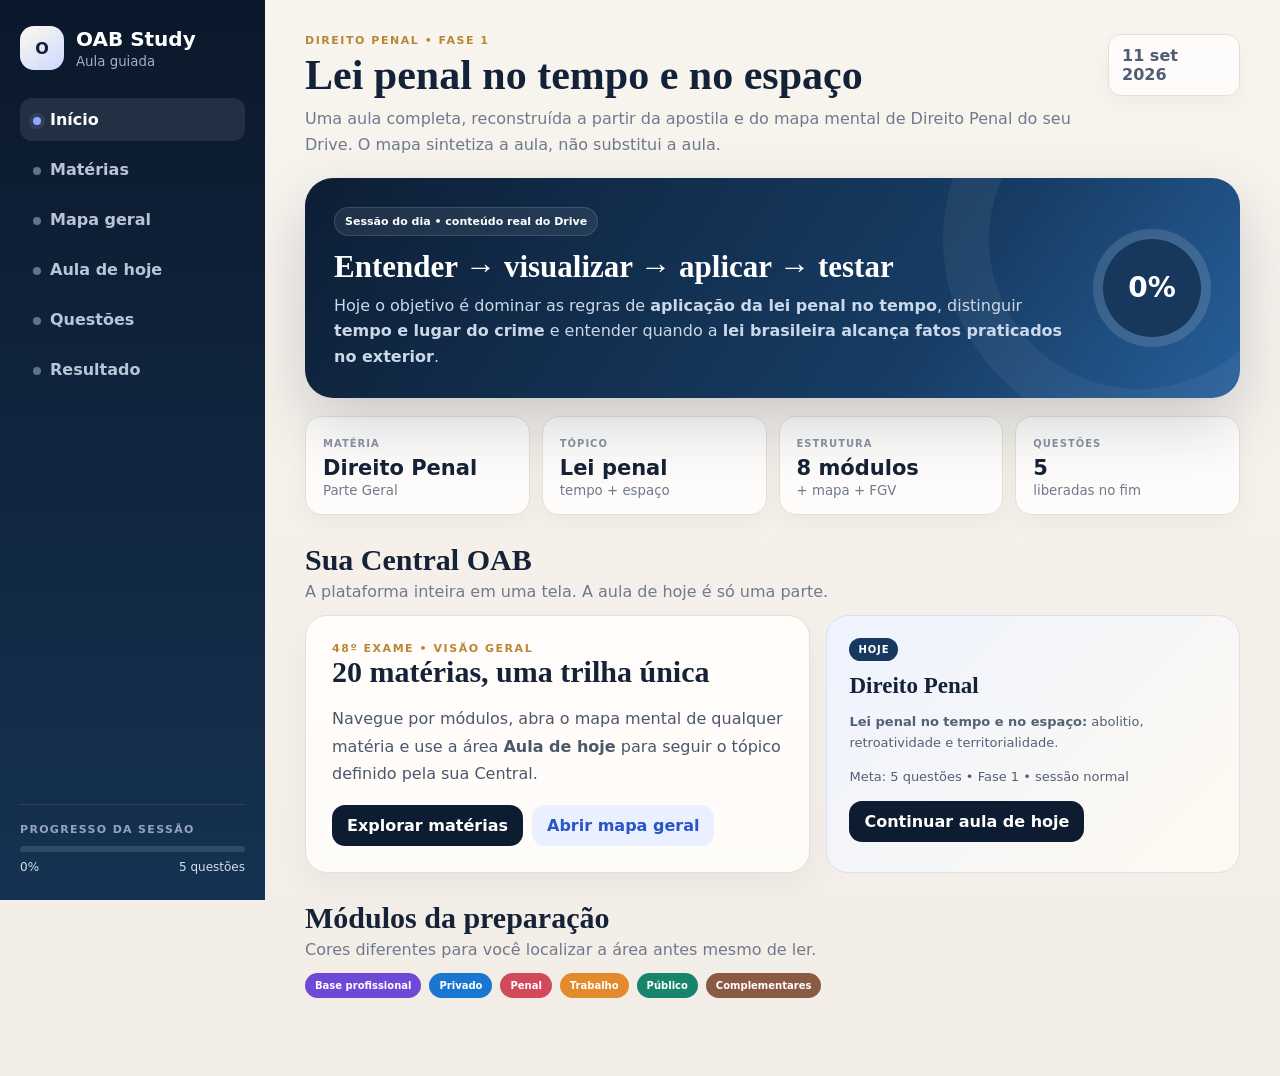
==== commit cde6c225: "feat: expand OAB platform with colorful subject modules and global mind map" ====
--- a/index.html
+++ b/index.html
@@ -31,6 +31,19 @@
 .traplist{display:grid;gap:10px}.trap{background:white;border:1px solid var(--line);border-radius:16px;overflow:hidden}.trap button{width:100%;border:0;background:transparent;padding:16px 17px;text-align:left;display:flex;justify-content:space-between;gap:16px;font-weight:850;cursor:pointer}.trap .body{display:none;padding:0 17px 17px;color:#596477;line-height:1.6}.trap.open .body{display:block}.bad{color:var(--red)}.good{color:var(--green)}
 .unlock{padding:26px;text-align:center;background:linear-gradient(135deg,#f2f6ff,#fffdf8)}.unlock h3{font-family:Georgia,serif;font-size:27px;margin:0 0 8px}.unlock p{color:var(--muted);max-width:680px;margin:0 auto 17px;line-height:1.6}.quizwrap{display:none}.quizwrap.unlocked{display:block}.quizgrid{display:grid;grid-template-columns:1fr 270px;gap:16px}.quiz{padding:25px}.qtop{display:flex;justify-content:space-between;gap:12px;color:var(--muted);font-size:11px;text-transform:uppercase;letter-spacing:.09em;font-weight:900}.qbar{height:5px;background:#eee8df;border-radius:99px;overflow:hidden;margin:14px 0 20px}.qbar span{display:block;height:100%;background:linear-gradient(90deg,#315fdf,#8da9ff);width:20%;transition:.3s}.question{font-family:Georgia,serif;font-size:25px;line-height:1.42;margin:0 0 18px}.options{display:grid;gap:9px}.option{border:1px solid var(--line);background:white;border-radius:14px;padding:13px 14px;text-align:left;display:flex;gap:10px;cursor:pointer;color:#344056;font-weight:700}.option:hover:not(:disabled){background:#f8faff;border-color:#b7c6ee}.letter{width:27px;height:27px;border-radius:9px;background:#f0ede7;display:grid;place-items:center;font-size:11px;font-weight:900;flex:0 0 auto}.option.correct{background:var(--green2);border-color:#a9d8c7;color:#126d50}.option.wrong{background:var(--red2);border-color:#efb7bd;color:#9f3541}.feedback{display:none;margin-top:14px;padding:14px;border-radius:14px;line-height:1.6;font-size:13px}.feedback.show{display:block}.feedback.ok{background:var(--green2)}.feedback.no{background:var(--red2)}.confidence{display:none;margin-top:14px;padding-top:14px;border-top:1px solid var(--line)}.confidence.show{display:block}.confidence p{font-size:12px;color:var(--muted)}.crow{display:flex;gap:8px;flex-wrap:wrap}.crow button{border:1px solid var(--line);background:white;border-radius:10px;padding:8px 10px;font-weight:800;cursor:pointer}.crow button.sel{background:var(--navy);color:white}.qactions{display:flex;justify-content:flex-end;margin-top:16px}.score{padding:18px}.scoregrid{display:grid;grid-template-columns:1fr 1fr;gap:8px}.scorebox{border:1px solid var(--line);border-radius:13px;padding:11px;background:white}.scorebox span{font-size:10px;color:#8b94a2;text-transform:uppercase;font-weight:900}.scorebox b{display:block;font-size:22px;margin-top:4px}.score p{font-size:12px;line-height:1.6;color:var(--muted)}
 .result{padding:26px;text-align:center}.result h3{font-family:Georgia,serif;font-size:30px;margin:0 0 8px}.result p{color:var(--muted)}.resultcards{display:grid;grid-template-columns:repeat(4,1fr);gap:9px;margin:18px 0}.resultcards div{border:1px solid var(--line);border-radius:14px;padding:12px;background:white}.resultcards b{display:block;font-size:23px}.resultcards span{font-size:10px;text-transform:uppercase;color:var(--muted);font-weight:900}.mobile{display:none}.toast{position:fixed;left:50%;bottom:20px;transform:translate(-50%,15px);opacity:0;background:#101c30;color:white;padding:11px 14px;border-radius:11px;transition:.2s;z-index:100}.toast.show{opacity:1;transform:translate(-50%,0)}
+
+/* plataforma multi-matérias */
+.homehero{display:grid;grid-template-columns:1.1fr .9fr;gap:16px}
+.homewelcome{padding:26px}.homewelcome h2{font-family:Georgia,serif;font-size:30px;margin:0 0 10px}.homewelcome p{color:#4b576b;line-height:1.7}.todaycard{padding:22px;background:linear-gradient(135deg,#eef3ff,#fffaf0);border:1px solid #d8e0f8;border-radius:22px}.todaycard .todaytag{display:inline-flex;background:#17395f;color:#fff;border-radius:999px;padding:6px 9px;font-size:10px;text-transform:uppercase;letter-spacing:.09em;font-weight:900}.todaycard h3{font-family:Georgia,serif;font-size:23px;margin:12px 0 8px}.todaycard p{color:#536076;line-height:1.6;font-size:13px}
+.module-tabs{display:flex;gap:8px;flex-wrap:wrap;margin-bottom:14px}.module-tabs button{border:1px solid var(--line);background:white;border-radius:999px;padding:9px 13px;font-weight:800;color:#596578;cursor:pointer}.module-tabs button.active{background:var(--navy);color:white;border-color:var(--navy)}
+.subject-grid{display:grid;grid-template-columns:repeat(4,1fr);gap:13px}.subject-card{--subject:#315fdf;background:white;border:1px solid var(--line);border-radius:20px;padding:17px;cursor:pointer;position:relative;overflow:hidden;transition:.2s;min-height:148px}.subject-card:before{content:"";position:absolute;left:0;top:0;bottom:0;width:5px;background:var(--subject)}.subject-card:hover{transform:translateY(-3px);box-shadow:var(--shadow)}.subject-card .subject-icon{width:34px;height:34px;border-radius:11px;display:grid;place-items:center;background:color-mix(in srgb,var(--subject) 14%,white);color:var(--subject);font-weight:900}.subject-card h3{margin:13px 0 6px;font-size:16px}.subject-card p{margin:0;color:var(--muted);font-size:12px;line-height:1.45}.subject-card .subject-state{position:absolute;right:12px;top:12px;font-size:9px;text-transform:uppercase;font-weight:900;letter-spacing:.08em;color:#8791a0}.subject-card.today{box-shadow:0 0 0 2px color-mix(in srgb,var(--subject) 35%,white)}
+.subject-detail{display:none;margin-top:16px;padding:22px}.subject-detail.show{display:block}.detail-head{display:flex;justify-content:space-between;gap:16px;align-items:flex-start}.detail-title{display:flex;gap:12px;align-items:center}.detail-dot{width:16px;height:16px;border-radius:50%;background:var(--subject)}.detail-title h3{font-family:Georgia,serif;font-size:25px;margin:0}.detail-title p{margin:4px 0 0;color:var(--muted);font-size:12px}.topic-map{display:flex;gap:10px;flex-wrap:wrap;margin-top:18px}.topic-node{position:relative;border:1px solid var(--line);background:#fff;border-radius:14px;padding:11px 13px;font-size:12px;font-weight:750;color:#465268}.topic-node:before{content:"";width:7px;height:7px;border-radius:50%;background:var(--subject);display:inline-block;margin-right:8px}.detail-actions{display:flex;gap:9px;flex-wrap:wrap;margin-top:18px}.detail-actions a{text-decoration:none}
+.global-map-card{padding:22px;overflow:auto}.global-map{min-width:930px;min-height:650px;position:relative}.gm-center{position:absolute;left:50%;top:50%;transform:translate(-50%,-50%);width:155px;height:155px;border-radius:50%;background:linear-gradient(145deg,#132e4f,#0c1b30);color:white;display:grid;place-items:center;text-align:center;border:9px solid #dfe7ff;box-shadow:0 20px 46px rgba(16,34,57,.18);z-index:4}.gm-center b{font-family:Georgia,serif;font-size:27px}.gm-center small{display:block;color:#bbcae0;margin-top:4px}.gm-module{position:absolute;width:260px;background:#fff;border:1px solid var(--line);border-radius:20px;padding:15px;box-shadow:0 12px 28px rgba(22,34,53,.06);z-index:3}.gm-module h3{font-size:14px;margin:0 0 10px}.gm-subjects{display:flex;gap:6px;flex-wrap:wrap}.gm-subject{border:0;border-radius:999px;padding:7px 9px;font-size:10px;font-weight:850;cursor:pointer;background:color-mix(in srgb,var(--subject) 13%,white);color:var(--subject)}.gm1{left:335px;top:0}.gm2{left:25px;top:135px}.gm3{right:25px;top:125px}.gm4{left:25px;bottom:30px}.gm5{right:25px;bottom:30px}.gm6{left:335px;bottom:0}.gm-line{position:absolute;background:#d1d8e7;z-index:1}.gm-line.h{height:2px}.gm-line.v{width:2px}.gml1{left:463px;top:122px;height:140px}.gml2{left:260px;top:285px;width:205px}.gml3{left:465px;top:285px;width:205px}.gml4{left:260px;top:365px;width:205px}.gml5{left:465px;top:365px;width:205px}.gml6{left:463px;top:385px;height:140px}
+.palette-note{display:flex;gap:8px;flex-wrap:wrap;margin-top:13px}.palette-note span{border-radius:999px;padding:7px 10px;font-size:10px;font-weight:850;color:white}
+@media(max-width:1100px){.subject-grid{grid-template-columns:repeat(3,1fr)}}
+@media(max-width:800px){.homehero{grid-template-columns:1fr}.subject-grid{grid-template-columns:repeat(2,1fr)}}
+@media(max-width:560px){.subject-grid{grid-template-columns:1fr}.detail-head{display:block}}
+
 @media(max-width:1000px){.app{grid-template-columns:1fr}.side{display:none}.main{padding:20px 16px 92px}.top{display:block}.date{display:inline-block;margin-top:12px}.heroin{grid-template-columns:1fr}.stats{grid-template-columns:1fr 1fr}.introgrid,.lesson,.quizgrid{grid-template-columns:1fr}.track{grid-template-columns:1fr 1fr}.casegrid{grid-template-columns:1fr}.mobile{position:fixed;display:grid;grid-template-columns:repeat(5,1fr);left:8px;right:8px;bottom:8px;background:rgba(15,31,54,.97);border-radius:15px;padding:7px;z-index:50}.mobile button{border:0;background:transparent;color:#aebbd0;padding:9px 3px;border-radius:9px;font-size:10px;font-weight:800}.mobile button.active{background:rgba(255,255,255,.1);color:white}}
 @media(max-width:680px){.top h1{font-size:34px}.hero h2{font-size:27px}.stats,.track{grid-template-columns:1fr}.mindmap{min-width:0;height:auto;display:grid;gap:10px}.mind-center,.node,.branchlabel{position:relative!important;left:auto!important;right:auto!important;top:auto!important;bottom:auto!important;transform:none!important;width:100%;height:auto}.mind-center{border-radius:20px;padding:22px}.line{display:none}.resultcards{grid-template-columns:1fr 1fr}.question{font-size:22px}}
 </style>
@@ -40,9 +53,10 @@
 <aside class="side">
   <div class="brand"><div class="logo">O</div><div><strong>OAB Study</strong><small>Aula guiada</small></div></div>
   <nav class="nav">
-    <button class="active" data-section="estudar"><span class="dot"></span>Estudar</button>
-    <button data-section="mapa"><span class="dot"></span>Mapa mental</button>
-    <button data-section="fgv"><span class="dot"></span>Casos FGV</button>
+    <button class="active" data-section="inicio"><span class="dot"></span>Início</button>
+    <button data-section="materias"><span class="dot"></span>Matérias</button>
+    <button data-section="mapageral"><span class="dot"></span>Mapa geral</button>
+    <button data-section="estudar"><span class="dot"></span>Aula de hoje</button>
     <button data-section="questoes"><span class="dot"></span>Questões</button>
     <button data-section="resultado"><span class="dot"></span>Resultado</button>
   </nav>
@@ -67,7 +81,48 @@
   <div class="stat"><span>Questões</span><b>5</b><small>liberadas no fim</small></div>
 </div>
 
-<section id="estudar" class="section active">
+
+<section id="inicio" class="section active">
+  <div class="sectionhead"><div><h2>Sua Central OAB</h2><p>A plataforma inteira em uma tela. A aula de hoje é só uma parte.</p></div></div>
+  <div class="homehero">
+    <div class="card homewelcome">
+      <div class="eyebrow">48º Exame • visão geral</div>
+      <h2>20 matérias, uma trilha única</h2>
+      <p>Navegue por módulos, abra o mapa mental de qualquer matéria e use a área <b>Aula de hoje</b> para seguir o tópico definido pela sua Central.</p>
+      <div class="detail-actions"><button class="btn primary" data-go="materias">Explorar matérias</button><button class="btn soft" data-go="mapageral">Abrir mapa geral</button></div>
+    </div>
+    <div class="todaycard">
+      <span class="todaytag">Hoje</span>
+      <h3>Direito Penal</h3>
+      <p><b>Lei penal no tempo e no espaço:</b> abolitio, retroatividade e territorialidade.</p>
+      <p>Meta: 5 questões • Fase 1 • sessão normal</p>
+      <button class="btn primary" data-go="estudar">Continuar aula de hoje</button>
+    </div>
+  </div>
+  <div class="sectionhead"><div><h2>Módulos da preparação</h2><p>Cores diferentes para você localizar a área antes mesmo de ler.</p></div></div>
+  <div class="palette-note">
+    <span style="background:#7048d8">Base profissional</span><span style="background:#1976d2">Privado</span><span style="background:#d1495b">Penal</span><span style="background:#e38b2c">Trabalho</span><span style="background:#16856c">Público</span><span style="background:#8a5a44">Complementares</span>
+  </div>
+</section>
+
+<section id="materias" class="section">
+  <div class="sectionhead"><div><h2>Matérias por módulo</h2><p>Clique em uma matéria para ver os blocos do mapa e acessar o mapa completo.</p></div></div>
+  <div class="module-tabs" id="moduleTabs"></div>
+  <div class="subject-grid" id="subjectGrid"></div>
+  <div class="card subject-detail" id="subjectDetail"></div>
+</section>
+
+<section id="mapageral" class="section">
+  <div class="sectionhead"><div><h2>Mapa mental geral da OAB</h2><p>Do centro para os módulos, dos módulos para as matérias.</p></div></div>
+  <div class="card global-map-card">
+    <div class="global-map" id="globalMap"></div>
+  </div>
+  <div class="palette-note">
+    <span style="background:#7048d8">Base profissional</span><span style="background:#1976d2">Privado</span><span style="background:#d1495b">Penal</span><span style="background:#e38b2c">Trabalho</span><span style="background:#16856c">Público</span><span style="background:#8a5a44">Complementares</span>
+  </div>
+</section>
+
+<section id="estudar" class="section">
   <div class="sectionhead"><div><h2>Roteiro da aula</h2><p>O conteúdo não foi reduzido a um resumo. Você pode abrir cada módulo conforme avança.</p></div></div>
   <div class="track">
     <div class="trackstep"><em>1</em><h3>Lei no tempo</h3><p>Regra, retroatividade e ultratividade.</p></div>
@@ -365,13 +420,76 @@
 
 </div></main></div>
 
-<nav class="mobile"><button class="active" data-section="estudar">Estudar</button><button data-section="mapa">Mapa</button><button data-section="fgv">FGV</button><button data-section="questoes">Quiz</button><button data-section="resultado">Fim</button></nav>
+<nav class="mobile"><button class="active" data-section="inicio">Início</button><button data-section="materias">Matérias</button><button data-section="mapageral">Mapa</button><button data-section="estudar">Hoje</button><button data-section="questoes">Quiz</button></nav>
 <div class="toast" id="toast">Salvo</div>
 
 <script>
 const KEY="oab-penal-2026-09-11-v2";
 const blank={modules:{},map:false,unlocked:false,idx:0,answers:[null,null,null,null,null],confidence:[null,null,null,null,null],finished:false};
 let s=load();
+
+
+const subjectModules=[
+ {id:"base",name:"Base profissional",color:"#7048d8",subjects:["Ética","Direitos Humanos","Filosofia"]},
+ {id:"privado",name:"Privado",color:"#1976d2",subjects:["Civil","Processo Civil","Empresarial","Consumidor","ECA"]},
+ {id:"penal",name:"Penal",color:"#d1495b",subjects:["Penal","Processo Penal"]},
+ {id:"trabalho",name:"Trabalho",color:"#e38b2c",subjects:["Trabalho","Processo do Trabalho","Previdenciário"]},
+ {id:"publico",name:"Público",color:"#16856c",subjects:["Constitucional","Administrativo","Tributário","Financeiro","Ambiental"]},
+ {id:"complementares",name:"Complementares",color:"#8a5a44",subjects:["Internacional","Eleitoral"]}
+];
+const subjects=[
+ {name:"Ética",icon:"OAB",module:"base",color:"#7b55d9",map:"https://drive.google.com/file/d/1wJlflaslUWWG-ybh0s47MST3DFzvQlH3/view",topics:["Normas e natureza da OAB","Órgãos de gestão","Inscrição na OAB","Eleições e mandatos","Incompatibilidades e impedimentos","Honorários","Infrações disciplinares","Publicidade e ética"]},
+ {name:"Direitos Humanos",icon:"DH",module:"base",color:"#9a63d9",map:"https://drive.google.com/file/d/1yYqyQU7evk5CTjRwv3ufHWjbfmibv-7W/view",topics:["Direitos civis e políticos","Direitos econômicos, sociais e culturais","Tratados internacionais","Sistema global","Sistema interamericano","Proteção internacional"]},
+ {name:"Filosofia",icon:"Φ",module:"base",color:"#5b4eb4",map:"https://drive.google.com/file/d/1TlTJHlI1rsEz93WDcnsia2AgEFO6Js1d/view",topics:["Aristóteles e justiça","Jusnaturalismo","Positivismo jurídico","Kelsen","Teorias contemporâneas","Interpretação e justiça"]},
+ {name:"Civil",icon:"CV",module:"privado",color:"#2879d7",map:"https://drive.google.com/file/d/1KP8asoCAYxNxyaYWHIEn6ACQb7olWQj4/view",topics:["Constitucionalização do Direito Civil","Pessoas naturais","Capacidade e emancipação","Bens e fatos jurídicos","Obrigações","Contratos","Responsabilidade civil","Família e sucessões"]},
+ {name:"Processo Civil",icon:"PC",module:"privado",color:"#3c8ce7",map:"https://drive.google.com/file/d/1XUIAQI9kJ56M5iSl0rICA4tIVs0kax3P/view",topics:["Jurisdição e ação","Competência","Sujeitos do processo","Tutela provisória","Procedimento e provas","Sentença e coisa julgada","Recursos","Execução"]},
+ {name:"Empresarial",icon:"EM",module:"privado",color:"#1565c0",map:"https://drive.google.com/file/d/1AdLJg_vgTybUvw5ZmrHTVjZFJ8WLMDf-/view",topics:["Empresa e empresário","Registro empresarial","Sociedades","Títulos de crédito","Contratos empresariais","Recuperação e falência"]},
+ {name:"Consumidor",icon:"CDC",module:"privado",color:"#42a5f5",map:"https://drive.google.com/file/d/1u6wuKxrbSXMUNIj1c8Kkz8je1BT0Cbqk/view",topics:["Relação de consumo","Consumidor e fornecedor","Produto e serviço","Responsabilidade","Vícios e fatos","Práticas comerciais","Contratos de consumo"]},
+ {name:"ECA",icon:"ECA",module:"privado",color:"#00a2c7",map:"https://drive.google.com/file/d/10F7WDF1skLmwWPu8g80YBxVtLnm3uuxy/view",topics:["Sistema de direitos","Princípios de proteção","Família e convivência","Guarda e adoção","Ato infracional","Medidas socioeducativas","Conselho Tutelar"]},
+ {name:"Penal",icon:"DP",module:"penal",color:"#d1495b",map:"https://drive.google.com/file/d/1uTHsyFAL1CrUrSacF-HDuA2SSs7Lw1Ay/view",today:true,topics:["Lei penal no tempo","Abolitio criminis","Tempo e lugar do crime","Territorialidade e extraterritorialidade","Nexo causal","Iter criminis","Erro, dolo e culpa","Ilicitude, culpabilidade e penas"]},
+ {name:"Processo Penal",icon:"PP",module:"penal",color:"#e05c68",map:"https://drive.google.com/file/d/1gw5gnNjQj85_BlgWrDuGqUSGAPGN30Or/view",topics:["Princípios processuais penais","Inquérito policial","Ação penal","Competência","Provas","Prisões e cautelares","Procedimentos","Nulidades e recursos"]},
+ {name:"Trabalho",icon:"DT",module:"trabalho",color:"#e38b2c",map:"https://drive.google.com/file/d/1aOg-IGpECkqCHCgMG0NZCW4I5D0qPjd6/view",topics:["Princípios trabalhistas","Relação de emprego","Contrato de trabalho","Jornada","Remuneração","Férias e FGTS","Estabilidade","Extinção do contrato"]},
+ {name:"Processo do Trabalho",icon:"PT",module:"trabalho",color:"#ef9d3f",map:"https://drive.google.com/file/d/19VxzU7jduzOJoeLEi3SDZpuKfwveW2yD/view",topics:["Fontes e princípios","Competência trabalhista","Partes e procuradores","Atos e prazos","Audiência e provas","Sentença","Recursos","Execução"]},
+ {name:"Previdenciário",icon:"PR",module:"trabalho",color:"#d97706",map:"https://drive.google.com/file/d/1SDoDF9HQh5I4NEp5K9S2vPkW6tYAlBkx/view",topics:["Seguridade Social","RGPS","Segurados","Carência e qualidade","Benefícios","Custeio","Aposentadorias"]},
+ {name:"Constitucional",icon:"CF",module:"publico",color:"#16856c",map:"https://drive.google.com/file/d/1ASa3WUcqeI8WY5pWtLozgVNVcqjPIXbR/view",topics:["Eficácia das normas","Poder constituinte","Princípios fundamentais","Direitos fundamentais","Organização do Estado","Poderes","Controle de constitucionalidade"]},
+ {name:"Administrativo",icon:"AD",module:"publico",color:"#239b7d",map:"https://drive.google.com/file/d/1bhjP9emHnggY_yrm1yat2YK_t2MDyN-z/view",topics:["Fontes e Estado","Organização administrativa","Agentes públicos","Poderes administrativos","Atos administrativos","Serviços públicos","Licitações e contratos","Responsabilidade e controle"]},
+ {name:"Tributário",icon:"TR",module:"publico",color:"#1d9a6c",map:"https://drive.google.com/file/d/1z8HAdvGMlmQ5tI57svAt0KvpFo7PbXWs/view",topics:["Tributo e espécies","Competência tributária","Limitações ao poder de tributar","Obrigação tributária","Crédito tributário","Lançamento","Suspensão e extinção","Impostos"]},
+ {name:"Financeiro",icon:"DF",module:"publico",color:"#3a9d88",map:"https://drive.google.com/file/d/1lr4-TP1DfLlBgiIXCFvX-EnLQAFm8I_f/view",topics:["Atividade financeira","Receita e despesa","PPA","LDO","LOA","Princípios orçamentários","Créditos adicionais","Responsabilidade fiscal"]},
+ {name:"Ambiental",icon:"AM",module:"publico",color:"#49a65e",map:"https://drive.google.com/file/d/1A2Q1WF3ohO859StrXp8sTYuKhmQmU0sF/view",topics:["Art. 225 da CF","Princípios ambientais","Competências ambientais","Bens ambientais","Prevenção e precaução","Licenciamento","Responsabilidade ambiental"]},
+ {name:"Internacional",icon:"DI",module:"complementares",color:"#8a5a44",map:"https://drive.google.com/file/d/10u6UQbFPt9ZXk6oWho7BA81sqlkhz2bG/view",topics:["Jurisdição nacional","Cooperação internacional","Arbitragem","Direito Internacional Privado","Elementos de conexão","LINDB","Decisão estrangeira"]},
+ {name:"Eleitoral",icon:"EL",module:"complementares",color:"#a86d4a",map:"https://drive.google.com/file/d/1msCn3k7N_9QZq7Rq9VUmXywdgEvixMUh/view",topics:["Princípios eleitorais","Anualidade","Sistemas eleitorais","Justiça Eleitoral","TSE e TRE","Juízes e juntas","Elegibilidade e processo eleitoral"]}
+];
+let activeModule="todos";
+function moduleColor(id){const m=subjectModules.find(x=>x.id===id);return m?m.color:"#315fdf";}
+function renderModuleTabs(){
+ const box=document.getElementById("moduleTabs");if(!box)return;
+ const tabs=[{id:"todos",name:"Todas"},...subjectModules];
+ box.innerHTML=tabs.map(t=>'<button class="'+(activeModule===t.id?'active':'')+'" data-mod="'+t.id+'">'+t.name+'</button>').join("");
+ box.querySelectorAll("[data-mod]").forEach(b=>b.onclick=()=>{activeModule=b.dataset.mod;renderModuleTabs();renderSubjects();});
+}
+function renderSubjects(){
+ const box=document.getElementById("subjectGrid");if(!box)return;
+ const list=subjects.filter(su=>activeModule==="todos"||su.module===activeModule);
+ box.innerHTML=list.map(su=>'<div class="subject-card '+(su.today?'today':'')+'" style="--subject:'+su.color+'" data-subject="'+su.name+'"><span class="subject-state">'+(su.today?'HOJE':'MAPA')+'</span><div class="subject-icon">'+su.icon+'</div><h3>'+su.name+'</h3><p>'+su.topics.slice(0,3).join(' • ')+'</p></div>').join("");
+ box.querySelectorAll("[data-subject]").forEach(card=>card.onclick=()=>openSubject(card.dataset.subject));
+}
+function openSubject(name){
+ const su=subjects.find(x=>x.name===name),d=document.getElementById("subjectDetail");if(!su||!d)return;
+ d.style.setProperty("--subject",su.color);d.classList.add("show");
+ d.innerHTML='<div class="detail-head"><div class="detail-title"><div class="detail-dot"></div><div><h3>'+su.name+'</h3><p>Principais blocos do mapa mental desta matéria</p></div></div><button class="btn ghost" id="closeSubject">Fechar</button></div><div class="topic-map">'+su.topics.map(t=>'<div class="topic-node">'+t+'</div>').join("")+'</div><div class="detail-actions"><a class="btn soft" target="_blank" href="'+su.map+'">Abrir mapa completo do Drive</a>'+(su.today?'<button class="btn primary" id="goToday">Abrir aula de hoje</button>':'')+'</div>';
+ document.getElementById("closeSubject").onclick=()=>d.classList.remove("show");
+ const go=document.getElementById("goToday");if(go)go.onclick=()=>show("estudar");
+ d.scrollIntoView({behavior:"smooth",block:"nearest"});
+}
+function renderGlobalMap(){
+ const g=document.getElementById("globalMap");if(!g)return;
+ const pos=["gm1","gm2","gm3","gm4","gm5","gm6"];
+ const lines='<div class="gm-line v gml1"></div><div class="gm-line h gml2"></div><div class="gm-line h gml3"></div><div class="gm-line h gml4"></div><div class="gm-line h gml5"></div><div class="gm-line v gml6"></div>';
+ const mods=subjectModules.map((m,i)=>'<div class="gm-module '+pos[i]+'"><h3 style="color:'+m.color+'">'+m.name+'</h3><div class="gm-subjects">'+m.subjects.map(n=>{const su=subjects.find(x=>x.name===n);return '<button class="gm-subject" style="--subject:'+su.color+'" data-map-sub="'+su.name+'">'+su.name+'</button>';}).join("")+'</div></div>').join("");
+ g.innerHTML=lines+'<div class="gm-center"><div><b>OAB 48</b><small>20 matérias</small></div></div>'+mods;
+ g.querySelectorAll("[data-map-sub]").forEach(b=>b.onclick=()=>{show("materias");openSubject(b.dataset.mapSub);});
+}
+renderModuleTabs();renderSubjects();renderGlobalMap();
 
 const qs=[
  {q:"Uma lei posterior deixa de considerar criminosa determinada conduta. Qual alternativa corresponde ao efeito indicado pela apostila?",a:["Cessam apenas as penas futuras, mas permanecem os demais efeitos penais.","Cessam execução e efeitos penais da condenação, permanecendo efeitos extrapenais.","Cessam efeitos penais e civis da condenação.","A lei só se aplica se ainda não houver trânsito em julgado."],c:1,e:"Abolitio criminis: a apostila afirma que cessam a execução e os efeitos penais, enquanto os efeitos extrapenais permanecem."},
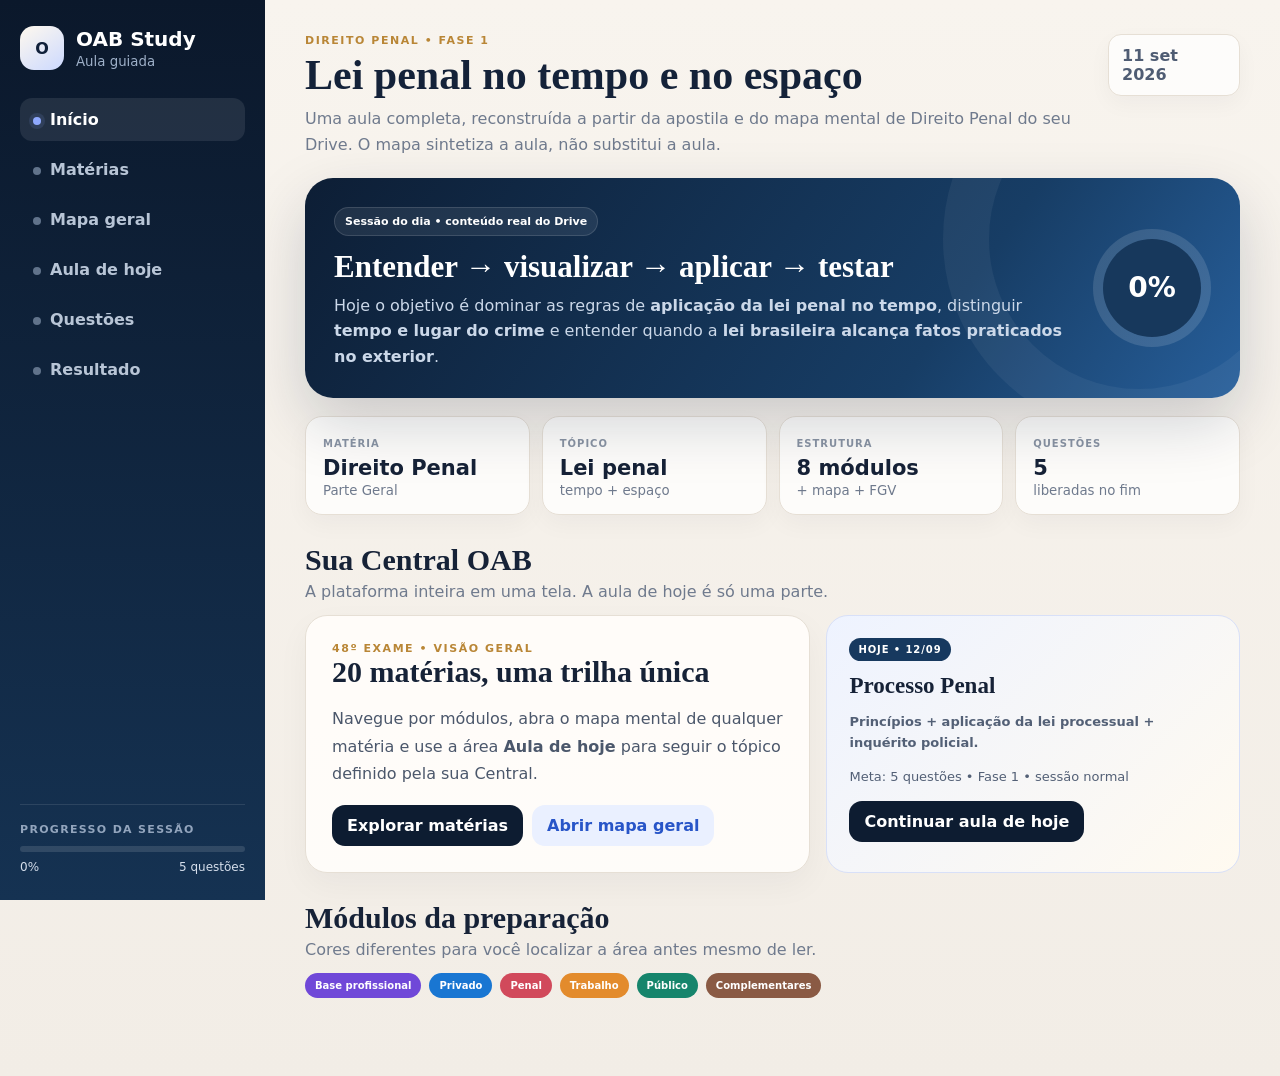
==== commit c7a36a81: "feat: establish interactive subject mind-map standard with Process Penal prototype" ====
--- a/index.html
+++ b/index.html
@@ -32,6 +32,20 @@
 .unlock{padding:26px;text-align:center;background:linear-gradient(135deg,#f2f6ff,#fffdf8)}.unlock h3{font-family:Georgia,serif;font-size:27px;margin:0 0 8px}.unlock p{color:var(--muted);max-width:680px;margin:0 auto 17px;line-height:1.6}.quizwrap{display:none}.quizwrap.unlocked{display:block}.quizgrid{display:grid;grid-template-columns:1fr 270px;gap:16px}.quiz{padding:25px}.qtop{display:flex;justify-content:space-between;gap:12px;color:var(--muted);font-size:11px;text-transform:uppercase;letter-spacing:.09em;font-weight:900}.qbar{height:5px;background:#eee8df;border-radius:99px;overflow:hidden;margin:14px 0 20px}.qbar span{display:block;height:100%;background:linear-gradient(90deg,#315fdf,#8da9ff);width:20%;transition:.3s}.question{font-family:Georgia,serif;font-size:25px;line-height:1.42;margin:0 0 18px}.options{display:grid;gap:9px}.option{border:1px solid var(--line);background:white;border-radius:14px;padding:13px 14px;text-align:left;display:flex;gap:10px;cursor:pointer;color:#344056;font-weight:700}.option:hover:not(:disabled){background:#f8faff;border-color:#b7c6ee}.letter{width:27px;height:27px;border-radius:9px;background:#f0ede7;display:grid;place-items:center;font-size:11px;font-weight:900;flex:0 0 auto}.option.correct{background:var(--green2);border-color:#a9d8c7;color:#126d50}.option.wrong{background:var(--red2);border-color:#efb7bd;color:#9f3541}.feedback{display:none;margin-top:14px;padding:14px;border-radius:14px;line-height:1.6;font-size:13px}.feedback.show{display:block}.feedback.ok{background:var(--green2)}.feedback.no{background:var(--red2)}.confidence{display:none;margin-top:14px;padding-top:14px;border-top:1px solid var(--line)}.confidence.show{display:block}.confidence p{font-size:12px;color:var(--muted)}.crow{display:flex;gap:8px;flex-wrap:wrap}.crow button{border:1px solid var(--line);background:white;border-radius:10px;padding:8px 10px;font-weight:800;cursor:pointer}.crow button.sel{background:var(--navy);color:white}.qactions{display:flex;justify-content:flex-end;margin-top:16px}.score{padding:18px}.scoregrid{display:grid;grid-template-columns:1fr 1fr;gap:8px}.scorebox{border:1px solid var(--line);border-radius:13px;padding:11px;background:white}.scorebox span{font-size:10px;color:#8b94a2;text-transform:uppercase;font-weight:900}.scorebox b{display:block;font-size:22px;margin-top:4px}.score p{font-size:12px;line-height:1.6;color:var(--muted)}
 .result{padding:26px;text-align:center}.result h3{font-family:Georgia,serif;font-size:30px;margin:0 0 8px}.result p{color:var(--muted)}.resultcards{display:grid;grid-template-columns:repeat(4,1fr);gap:9px;margin:18px 0}.resultcards div{border:1px solid var(--line);border-radius:14px;padding:12px;background:white}.resultcards b{display:block;font-size:23px}.resultcards span{font-size:10px;text-transform:uppercase;color:var(--muted);font-weight:900}.mobile{display:none}.toast{position:fixed;left:50%;bottom:20px;transform:translate(-50%,15px);opacity:0;background:#101c30;color:white;padding:11px 14px;border-radius:11px;transition:.2s;z-index:100}.toast.show{opacity:1;transform:translate(-50%,0)}
 
+
+/* padrão oficial de mapa mental por matéria */
+.subject-workspace{margin-top:16px}
+.subject-tabs{display:flex;gap:7px;overflow:auto;padding:4px 0 12px;scrollbar-width:none}.subject-tabs::-webkit-scrollbar{display:none}.subject-tabs button{white-space:nowrap;border:1px solid var(--line);background:#fff;color:#5b6679;border-radius:12px;padding:10px 13px;font-weight:850;cursor:pointer}.subject-tabs button.active{color:#fff;background:var(--subject,#315fdf);border-color:var(--subject,#315fdf);box-shadow:0 8px 18px color-mix(in srgb,var(--subject,#315fdf) 18%,transparent)}
+.subject-pane{display:none}.subject-pane.active{display:block}
+.map-shell{border:1px solid var(--line);border-radius:22px;background:radial-gradient(circle at 50% 45%,#fff 0,#fbfcff 48%,#f5f6f9 100%);overflow:hidden;position:relative;min-height:610px}.map-toolbar{position:absolute;z-index:15;right:14px;top:14px;display:flex;gap:6px;background:rgba(255,255,255,.92);border:1px solid var(--line);border-radius:12px;padding:6px;box-shadow:0 8px 20px rgba(20,34,52,.08)}.map-toolbar button{width:34px;height:34px;border:0;border-radius:9px;background:#f3f5f9;color:#465268;font-weight:900;cursor:pointer}.map-toolbar button:hover{background:#e9eef8}
+.map-viewport{overflow:auto;min-height:610px;width:100%;padding:40px}.subject-mindmap{position:relative;width:1080px;height:720px;transform-origin:50% 50%;transition:transform .2s ease;margin:auto}.sm-center{position:absolute;left:50%;top:50%;transform:translate(-50%,-50%);width:185px;height:185px;border-radius:50%;background:linear-gradient(145deg,var(--subject,#315fdf),color-mix(in srgb,var(--subject,#315fdf) 65%,#10223a));color:#fff;display:grid;place-items:center;text-align:center;border:10px solid color-mix(in srgb,var(--subject,#315fdf) 20%,white);box-shadow:0 22px 50px color-mix(in srgb,var(--subject,#315fdf) 25%,transparent);z-index:8}.sm-center strong{font-family:Georgia,serif;font-size:25px;display:block;line-height:1.1}.sm-center small{display:block;margin-top:6px;color:rgba(255,255,255,.78);font-size:11px}
+.sm-branch{position:absolute;width:265px;border:1px solid var(--line);border-radius:18px;padding:14px 15px;background:#fff;box-shadow:0 11px 24px rgba(20,34,52,.07);z-index:6;cursor:pointer;transition:.2s}.sm-branch:hover{transform:translateY(-2px);box-shadow:0 16px 32px rgba(20,34,52,.11)}.sm-branch.today{box-shadow:0 0 0 3px color-mix(in srgb,var(--branch) 25%,white),0 15px 34px rgba(20,34,52,.1)}.sm-branch-head{display:flex;align-items:center;gap:9px}.sm-num{width:27px;height:27px;display:grid;place-items:center;border-radius:9px;background:color-mix(in srgb,var(--branch) 14%,white);color:var(--branch);font-size:11px;font-weight:900;flex:0 0 auto}.sm-branch b{font-size:14px;line-height:1.25}.sm-tag{font-size:8px;text-transform:uppercase;letter-spacing:.08em;font-weight:900;color:#fff;background:var(--branch);padding:4px 6px;border-radius:999px;margin-left:auto}.sm-children{display:none;margin-top:10px;padding-top:9px;border-top:1px dashed #e4e8ef}.sm-branch.open .sm-children{display:grid;gap:6px}.sm-child{font-size:11px;line-height:1.4;color:#536076;display:flex;align-items:flex-start;gap:7px}.sm-child:before{content:"";width:7px;height:7px;border-radius:50%;background:var(--branch);margin-top:4px;flex:0 0 auto}.sm-hint{font-size:10px;color:#8b94a2;margin-top:7px}
+.sm-line{position:absolute;height:3px;transform-origin:left center;background:linear-gradient(90deg,var(--branch),color-mix(in srgb,var(--branch) 25%,white));z-index:2;border-radius:99px;opacity:.58}
+.subject-overview{display:grid;grid-template-columns:1fr .8fr;gap:14px}.overview-card{padding:20px}.overview-card h4{font-family:Georgia,serif;font-size:21px;margin:0 0 10px}.overview-card p,.overview-card li{font-size:13px;line-height:1.65;color:#4b566b}.overview-card ul{margin:0;padding-left:18px}
+.coming-card{padding:28px;text-align:center;background:linear-gradient(135deg,#f7f9ff,#fffdf8)}.coming-card h4{font-family:Georgia,serif;font-size:23px;margin:0 0 7px}.coming-card p{color:#6d788b;font-size:13px;line-height:1.6;max-width:620px;margin:0 auto}
+.map-legend{display:flex;gap:8px;flex-wrap:wrap;margin-top:12px}.map-legend span{display:inline-flex;align-items:center;gap:6px;border:1px solid var(--line);background:#fff;border-radius:999px;padding:7px 9px;font-size:10px;color:#566176;font-weight:800}.map-legend i{width:8px;height:8px;border-radius:50%;display:inline-block}
+@media(max-width:850px){.subject-overview{grid-template-columns:1fr}.map-shell,.map-viewport{min-height:560px}.map-viewport{padding:20px}.subject-mindmap{width:920px;height:680px}}
+
 /* plataforma multi-matérias */
 .homehero{display:grid;grid-template-columns:1.1fr .9fr;gap:16px}
 .homewelcome{padding:26px}.homewelcome h2{font-family:Georgia,serif;font-size:30px;margin:0 0 10px}.homewelcome p{color:#4b576b;line-height:1.7}.todaycard{padding:22px;background:linear-gradient(135deg,#eef3ff,#fffaf0);border:1px solid #d8e0f8;border-radius:22px}.todaycard .todaytag{display:inline-flex;background:#17395f;color:#fff;border-radius:999px;padding:6px 9px;font-size:10px;text-transform:uppercase;letter-spacing:.09em;font-weight:900}.todaycard h3{font-family:Georgia,serif;font-size:23px;margin:12px 0 8px}.todaycard p{color:#536076;line-height:1.6;font-size:13px}
@@ -92,9 +106,9 @@
       <div class="detail-actions"><button class="btn primary" data-go="materias">Explorar matérias</button><button class="btn soft" data-go="mapageral">Abrir mapa geral</button></div>
     </div>
     <div class="todaycard">
-      <span class="todaytag">Hoje</span>
-      <h3>Direito Penal</h3>
-      <p><b>Lei penal no tempo e no espaço:</b> abolitio, retroatividade e territorialidade.</p>
+      <span class="todaytag">Hoje • 12/09</span>
+      <h3>Processo Penal</h3>
+      <p><b>Princípios + aplicação da lei processual + inquérito policial.</b></p>
       <p>Meta: 5 questões • Fase 1 • sessão normal</p>
       <button class="btn primary" data-go="estudar">Continuar aula de hoje</button>
     </div>
@@ -437,6 +451,33 @@
  {id:"publico",name:"Público",color:"#16856c",subjects:["Constitucional","Administrativo","Tributário","Financeiro","Ambiental"]},
  {id:"complementares",name:"Complementares",color:"#8a5a44",subjects:["Internacional","Eleitoral"]}
 ];
+
+const subjectMapDeep={
+ "Processo Penal":{
+   highlight:["Princípios fundamentais","Aplicação da lei processual","Inquérito policial"],
+   branches:[
+    {t:"Princípios fundamentais",c:["Legalidade","Humanidade","Devido processo legal","Imparcialidade do juiz","Igualdade processual","Contraditório","Ampla defesa","Não autoincriminação","Presunção de inocência","Juiz e promotor natural","Razoável duração"],today:true},
+    {t:"Aplicação da lei processual",c:["Sistema acusatório","Lei processual no espaço","Lei processual no tempo","Tempus regit actum","Fontes","Interpretação","Analogia","Imunidades diplomáticas","Imunidades parlamentares"],today:true},
+    {t:"Inquérito policial",c:["Conceito e finalidade","Características","Espécies","Instauração","Prazos","Sigilo","Indiciamento","Encerramento","Juiz das garantias"],today:true},
+    {t:"ANPP e ação penal",c:["Acordo de Não Persecução Penal","Requisitos e vedações","Ação pública","Ação privada","Condições da ação","Princípios","Denúncia e queixa"]},
+    {t:"Competência e jurisdição",c:["Jurisdição x competência","Lugar da infração","Domicílio do réu","Justiça Federal","Justiça Eleitoral","Justiça Militar","Conexão e continência"]},
+    {t:"Provas",c:["Ônus da prova","Elementos informativos","Livre convencimento motivado","Prova ilícita","Prova ilícita por derivação","Corpo de delito","Interrogatório","Testemunhas"]},
+    {t:"Prisões e procedimentos",c:["Prisão em flagrante","Preventiva e temporária","Cautelares diversas","Procedimentos","Juizados Especiais","Sentença e coisa julgada"]},
+    {t:"Recursos e impugnações",c:["Recursos","Revisão criminal","Habeas corpus","Mandado de segurança","Nulidades","Execução penal"]}
+   ]
+ },
+ "Penal":{
+   branches:[
+    {t:"Lei penal no tempo",c:["Retroatividade","Ultratividade","Abolitio criminis","Novatio legis","Lei temporária e excepcional"]},
+    {t:"Aplicação no espaço",c:["Territorialidade","Lugar do crime","Extraterritorialidade incondicionada","Extraterritorialidade condicionada"]},
+    {t:"Teoria do crime",c:["Fato típico","Nexo causal","Omissivos","Iter criminis","Crime impossível"]},
+    {t:"Dolo, culpa e erros",c:["Dolo direto","Dolo eventual","Culpa consciente","Erro de tipo","Erro de proibição","Descriminantes putativas"]},
+    {t:"Ilicitude e culpabilidade",c:["Estado de necessidade","Legítima defesa","Dever legal","Exercício regular","Imputabilidade","Coação e obediência"]},
+    {t:"Concurso e penas",c:["Concurso de pessoas","Regimes","Restritivas de direitos","Multa","Reincidência","Concurso de crimes"]}
+   ]
+ }
+};
+
 const subjects=[
  {name:"Ética",icon:"OAB",module:"base",color:"#7b55d9",map:"https://drive.google.com/file/d/1wJlflaslUWWG-ybh0s47MST3DFzvQlH3/view",topics:["Normas e natureza da OAB","Órgãos de gestão","Inscrição na OAB","Eleições e mandatos","Incompatibilidades e impedimentos","Honorários","Infrações disciplinares","Publicidade e ética"]},
  {name:"Direitos Humanos",icon:"DH",module:"base",color:"#9a63d9",map:"https://drive.google.com/file/d/1yYqyQU7evk5CTjRwv3ufHWjbfmibv-7W/view",topics:["Direitos civis e políticos","Direitos econômicos, sociais e culturais","Tratados internacionais","Sistema global","Sistema interamericano","Proteção internacional"]},
@@ -446,8 +487,8 @@
  {name:"Empresarial",icon:"EM",module:"privado",color:"#1565c0",map:"https://drive.google.com/file/d/1AdLJg_vgTybUvw5ZmrHTVjZFJ8WLMDf-/view",topics:["Empresa e empresário","Registro empresarial","Sociedades","Títulos de crédito","Contratos empresariais","Recuperação e falência"]},
  {name:"Consumidor",icon:"CDC",module:"privado",color:"#42a5f5",map:"https://drive.google.com/file/d/1u6wuKxrbSXMUNIj1c8Kkz8je1BT0Cbqk/view",topics:["Relação de consumo","Consumidor e fornecedor","Produto e serviço","Responsabilidade","Vícios e fatos","Práticas comerciais","Contratos de consumo"]},
  {name:"ECA",icon:"ECA",module:"privado",color:"#00a2c7",map:"https://drive.google.com/file/d/10F7WDF1skLmwWPu8g80YBxVtLnm3uuxy/view",topics:["Sistema de direitos","Princípios de proteção","Família e convivência","Guarda e adoção","Ato infracional","Medidas socioeducativas","Conselho Tutelar"]},
- {name:"Penal",icon:"DP",module:"penal",color:"#d1495b",map:"https://drive.google.com/file/d/1uTHsyFAL1CrUrSacF-HDuA2SSs7Lw1Ay/view",today:true,topics:["Lei penal no tempo","Abolitio criminis","Tempo e lugar do crime","Territorialidade e extraterritorialidade","Nexo causal","Iter criminis","Erro, dolo e culpa","Ilicitude, culpabilidade e penas"]},
- {name:"Processo Penal",icon:"PP",module:"penal",color:"#e05c68",map:"https://drive.google.com/file/d/1gw5gnNjQj85_BlgWrDuGqUSGAPGN30Or/view",topics:["Princípios processuais penais","Inquérito policial","Ação penal","Competência","Provas","Prisões e cautelares","Procedimentos","Nulidades e recursos"]},
+ {name:"Penal",icon:"DP",module:"penal",color:"#d1495b",map:"https://drive.google.com/file/d/1uTHsyFAL1CrUrSacF-HDuA2SSs7Lw1Ay/view",topics:["Lei penal no tempo","Abolitio criminis","Tempo e lugar do crime","Territorialidade e extraterritorialidade","Nexo causal","Iter criminis","Erro, dolo e culpa","Ilicitude, culpabilidade e penas"]},
+ {name:"Processo Penal",icon:"PP",module:"penal",color:"#e05c68",map:"https://drive.google.com/file/d/1gw5gnNjQj85_BlgWrDuGqUSGAPGN30Or/view",today:true,topics:["Princípios processuais penais","Inquérito policial","Ação penal","Competência","Provas","Prisões e cautelares","Procedimentos","Nulidades e recursos"]},
  {name:"Trabalho",icon:"DT",module:"trabalho",color:"#e38b2c",map:"https://drive.google.com/file/d/1aOg-IGpECkqCHCgMG0NZCW4I5D0qPjd6/view",topics:["Princípios trabalhistas","Relação de emprego","Contrato de trabalho","Jornada","Remuneração","Férias e FGTS","Estabilidade","Extinção do contrato"]},
  {name:"Processo do Trabalho",icon:"PT",module:"trabalho",color:"#ef9d3f",map:"https://drive.google.com/file/d/19VxzU7jduzOJoeLEi3SDZpuKfwveW2yD/view",topics:["Fontes e princípios","Competência trabalhista","Partes e procuradores","Atos e prazos","Audiência e provas","Sentença","Recursos","Execução"]},
  {name:"Previdenciário",icon:"PR",module:"trabalho",color:"#d97706",map:"https://drive.google.com/file/d/1SDoDF9HQh5I4NEp5K9S2vPkW6tYAlBkx/view",topics:["Seguridade Social","RGPS","Segurados","Carência e qualidade","Benefícios","Custeio","Aposentadorias"]},
@@ -473,13 +514,66 @@
  box.innerHTML=list.map(su=>'<div class="subject-card '+(su.today?'today':'')+'" style="--subject:'+su.color+'" data-subject="'+su.name+'"><span class="subject-state">'+(su.today?'HOJE':'MAPA')+'</span><div class="subject-icon">'+su.icon+'</div><h3>'+su.name+'</h3><p>'+su.topics.slice(0,3).join(' • ')+'</p></div>').join("");
  box.querySelectorAll("[data-subject]").forEach(card=>card.onclick=()=>openSubject(card.dataset.subject));
 }
+
+function makeBranchData(su){
+ const deep=subjectMapDeep[su.name];
+ if(deep&&deep.branches)return deep.branches;
+ return su.topics.map(t=>({t:t,c:[]}));
+}
+function branchColor(base,i,total){
+ const shifts=[0,18,-18,34,-34,50,-50,70];
+ return 'hsl('+((parseInt(base.slice(1,3),16)+parseInt(base.slice(3,5),16)+parseInt(base.slice(5,7),16)+shifts[i%shifts.length]+360)%360)+' 62% 49%)';
+}
+function renderSubjectMindMap(su){
+ const branches=makeBranchData(su),cx=540,cy=360,rx=360,ry=245;
+ let lines='',nodes='';
+ branches.forEach((br,i)=>{
+   const angle=(-90)+(360/branches.length)*i;
+   const rad=angle*Math.PI/180;
+   const x=cx+Math.cos(rad)*rx-132.5, y=cy+Math.sin(rad)*ry-55;
+   const bx=x+132.5,by=y+55,dx=bx-cx,dy=by-cy,len=Math.sqrt(dx*dx+dy*dy)-92;
+   const a=Math.atan2(dy,dx)*180/Math.PI;
+   const col=branchPalette[i%branchPalette.length];
+   lines+='<div class="sm-line" style="--branch:'+col+';left:'+cx+'px;top:'+cy+'px;width:'+Math.max(50,len)+'px;transform:rotate('+a+'deg)"></div>';
+   nodes+='<div class="sm-branch '+(br.today?'today':'')+'" style="--branch:'+col+';left:'+x+'px;top:'+y+'px" data-sm="'+i+'"><div class="sm-branch-head"><span class="sm-num">'+(i+1)+'</span><b>'+br.t+'</b>'+(br.today?'<span class="sm-tag">HOJE</span>':'')+'</div>'+(br.c&&br.c.length?'<div class="sm-children">'+br.c.map(x=>'<div class="sm-child">'+x+'</div>').join('')+'</div><div class="sm-hint">Toque para abrir '+br.c.length+' subtemas</div>':'<div class="sm-hint">Ramo principal da matéria</div>')+'</div>';
+ });
+ return '<div class="map-shell"><div class="map-toolbar"><button data-map-act="minus">−</button><button data-map-act="fit">⌂</button><button data-map-act="plus">＋</button></div><div class="map-viewport"><div class="subject-mindmap" id="subjectMindMap">'+lines+'<div class="sm-center"><div><strong>'+su.name+'</strong><small>'+branches.length+' ramos principais</small></div></div>'+nodes+'</div></div></div>';
+}
+const branchPalette=["#536dfe","#00a896","#f18f01","#d1495b","#7a5af8","#2f9e44","#e8590c","#0b7285"];
+let subjectMapZoom=1;
+function subjectTab(name,su){
+ document.querySelectorAll(".subject-tab-btn").forEach(b=>b.classList.toggle("active",b.dataset.stab===name));
+ document.querySelectorAll(".subject-pane").forEach(p=>p.classList.toggle("active",p.dataset.spane===name));
+ if(name==="mapa"){subjectMapZoom=1;setSubjectZoom();}
+}
+function setSubjectZoom(){
+ const el=document.getElementById("subjectMindMap");if(el)el.style.transform="scale("+subjectMapZoom+")";
+}
 function openSubject(name){
  const su=subjects.find(x=>x.name===name),d=document.getElementById("subjectDetail");if(!su||!d)return;
  d.style.setProperty("--subject",su.color);d.classList.add("show");
- d.innerHTML='<div class="detail-head"><div class="detail-title"><div class="detail-dot"></div><div><h3>'+su.name+'</h3><p>Principais blocos do mapa mental desta matéria</p></div></div><button class="btn ghost" id="closeSubject">Fechar</button></div><div class="topic-map">'+su.topics.map(t=>'<div class="topic-node">'+t+'</div>').join("")+'</div><div class="detail-actions"><a class="btn soft" target="_blank" href="'+su.map+'">Abrir mapa completo do Drive</a>'+(su.today?'<button class="btn primary" id="goToday">Abrir aula de hoje</button>':'')+'</div>';
+ const deep=subjectMapDeep[su.name],isToday=su.name==="Processo Penal";
+ const overview=(deep&&deep.highlight?'<div class="overview-card card"><h4>Tópico de hoje</h4><p>'+deep.highlight.join(" + ")+'</p><p>Os ramos destacados com <b>HOJE</b> mostram exatamente onde sua trilha está.</p></div>':'<div class="overview-card card"><h4>Como usar</h4><p>Abra o mapa, toque nos ramos para revelar subtemas e use o mapa completo do Drive quando quiser comparar com o material original.</p></div>');
+ d.innerHTML='<div class="detail-head"><div class="detail-title"><div class="detail-dot"></div><div><h3>'+su.name+'</h3><p>Padrão oficial • mapa mental interativo da matéria</p></div></div><button class="btn ghost" id="closeSubject">Fechar</button></div>'+
+ '<div class="subject-workspace"><div class="subject-tabs">'+
+ ['mapa','conteudo','questoes','revisao','desempenho'].map((x,i)=>'<button class="subject-tab-btn '+(i===0?'active':'')+'" data-stab="'+x+'">'+({mapa:'Mapa Mental',conteudo:'Conteúdo',questoes:'Questões',revisao:'Revisão',desempenho:'Desempenho'}[x])+'</button>').join('')+
+ '</div>'+
+ '<div class="subject-pane active" data-spane="mapa">'+renderSubjectMindMap(su)+'<div class="map-legend"><span><i style="background:'+su.color+'"></i> nó central = matéria</span><span><i style="background:#536dfe"></i> cores = ramos</span>'+(isToday?'<span><i style="background:#d1495b"></i> contorno = tópico de hoje</span>':'')+'</div><div class="detail-actions"><a class="btn soft" target="_blank" href="'+su.map+'">Comparar com mapa original do Drive</a>'+(isToday?'<button class="btn primary" id="goToday">Abrir conteúdo de hoje</button>':'')+'</div></div>'+
+ '<div class="subject-pane" data-spane="conteudo"><div class="subject-overview">'+overview+'<div class="overview-card card"><h4>Estrutura da matéria</h4><ul>'+makeBranchData(su).map(b=>'<li>'+b.t+(b.c.length?' • '+b.c.length+' subtemas':'')+'</li>').join('')+'</ul></div></div></div>'+
+ '<div class="subject-pane" data-spane="questoes"><div class="coming-card card"><h4>Questões por ramo</h4><p>O padrão reserva esta aba para filtrar questões pelo ramo selecionado no mapa. O fluxo do tópico do dia continua na área Aula de hoje.</p></div></div>'+
+ '<div class="subject-pane" data-spane="revisao"><div class="coming-card card"><h4>Revisão inteligente</h4><p>Aqui entrarão D+1, D+7, D+30 e os ramos em que houve erro, dúvida ou chute.</p></div></div>'+
+ '<div class="subject-pane" data-spane="desempenho"><div class="coming-card card"><h4>Desempenho da matéria</h4><p>Acertos, domínio por ramo, erros abertos e evolução serão lidos da sua Central.</p></div></div></div>';
  document.getElementById("closeSubject").onclick=()=>d.classList.remove("show");
+ d.querySelectorAll(".subject-tab-btn").forEach(b=>b.onclick=()=>subjectTab(b.dataset.stab,su));
+ d.querySelectorAll(".sm-branch").forEach(b=>b.onclick=()=>b.classList.toggle("open"));
+ d.querySelectorAll("[data-map-act]").forEach(b=>b.onclick=()=>{
+   if(b.dataset.mapAct==="plus")subjectMapZoom=Math.min(1.35,subjectMapZoom+.12);
+   if(b.dataset.mapAct==="minus")subjectMapZoom=Math.max(.62,subjectMapZoom-.12);
+   if(b.dataset.mapAct==="fit")subjectMapZoom=1;
+   setSubjectZoom();
+ });
  const go=document.getElementById("goToday");if(go)go.onclick=()=>show("estudar");
- d.scrollIntoView({behavior:"smooth",block:"nearest"});
+ d.scrollIntoView({behavior:"smooth",block:"start"});
 }
 function renderGlobalMap(){
  const g=document.getElementById("globalMap");if(!g)return;
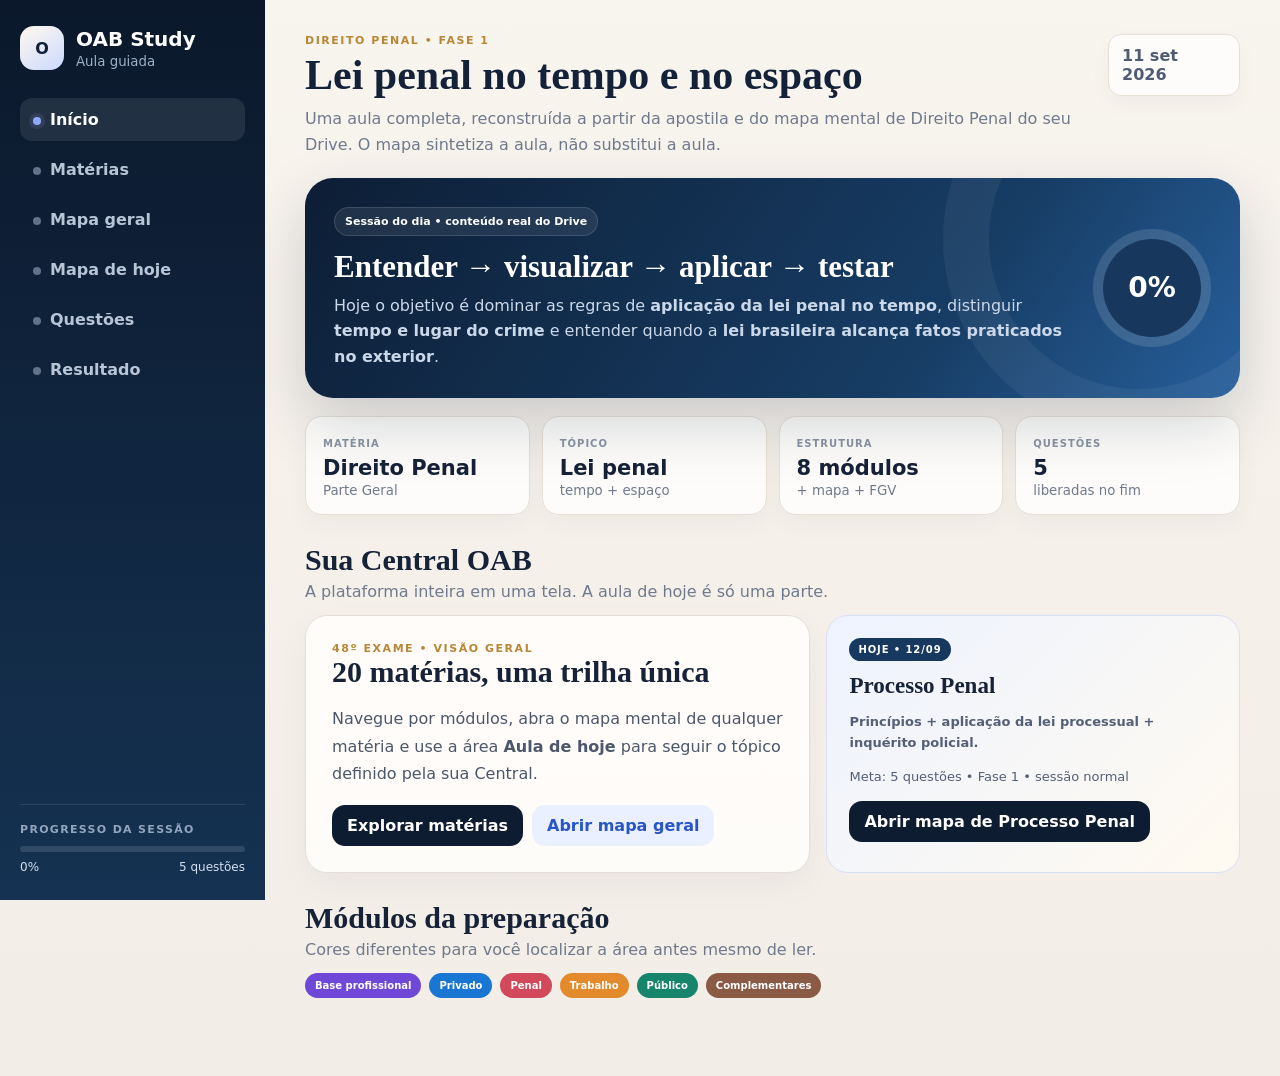
==== commit b6cf008d: "fix: route today's study to Process Penal mind map" ====
--- a/index.html
+++ b/index.html
@@ -70,7 +70,7 @@
     <button class="active" data-section="inicio"><span class="dot"></span>Início</button>
     <button data-section="materias"><span class="dot"></span>Matérias</button>
     <button data-section="mapageral"><span class="dot"></span>Mapa geral</button>
-    <button data-section="estudar"><span class="dot"></span>Aula de hoje</button>
+    <button id="navTodayMap"><span class="dot"></span>Mapa de hoje</button>
     <button data-section="questoes"><span class="dot"></span>Questões</button>
     <button data-section="resultado"><span class="dot"></span>Resultado</button>
   </nav>
@@ -110,7 +110,7 @@
       <h3>Processo Penal</h3>
       <p><b>Princípios + aplicação da lei processual + inquérito policial.</b></p>
       <p>Meta: 5 questões • Fase 1 • sessão normal</p>
-      <button class="btn primary" data-go="estudar">Continuar aula de hoje</button>
+      <button class="btn primary" id="homeTodayMap">Abrir mapa de Processo Penal</button>
     </div>
   </div>
   <div class="sectionhead"><div><h2>Módulos da preparação</h2><p>Cores diferentes para você localizar a área antes mesmo de ler.</p></div></div>
@@ -434,7 +434,7 @@
 
 </div></main></div>
 
-<nav class="mobile"><button class="active" data-section="inicio">Início</button><button data-section="materias">Matérias</button><button data-section="mapageral">Mapa</button><button data-section="estudar">Hoje</button><button data-section="questoes">Quiz</button></nav>
+<nav class="mobile"><button class="active" data-section="inicio">Início</button><button data-section="materias">Matérias</button><button data-section="mapageral">Mapa</button><button id="mobileTodayMap">Hoje</button><button data-section="questoes">Quiz</button></nav>
 <div class="toast" id="toast">Salvo</div>
 
 <script>
@@ -572,7 +572,7 @@
    if(b.dataset.mapAct==="fit")subjectMapZoom=1;
    setSubjectZoom();
  });
- const go=document.getElementById("goToday");if(go)go.onclick=()=>show("estudar");
+ const go=document.getElementById("goToday");if(go)go.onclick=()=>subjectTab('conteudo',su);
  d.scrollIntoView({behavior:"smooth",block:"start"});
 }
 function renderGlobalMap(){
@@ -584,6 +584,13 @@
  g.querySelectorAll("[data-map-sub]").forEach(b=>b.onclick=()=>{show("materias");openSubject(b.dataset.mapSub);});
 }
 renderModuleTabs();renderSubjects();renderGlobalMap();
+function openTodayMap(){
+ show("materias");
+ activeModule="penal";renderModuleTabs();renderSubjects();
+ setTimeout(()=>openSubject("Processo Penal"),80);
+}
+["navTodayMap","mobileTodayMap","homeTodayMap"].forEach(id=>{const el=document.getElementById(id);if(el)el.onclick=openTodayMap;});
+
 
 const qs=[
  {q:"Uma lei posterior deixa de considerar criminosa determinada conduta. Qual alternativa corresponde ao efeito indicado pela apostila?",a:["Cessam apenas as penas futuras, mas permanecem os demais efeitos penais.","Cessam execução e efeitos penais da condenação, permanecendo efeitos extrapenais.","Cessam efeitos penais e civis da condenação.","A lei só se aplica se ainda não houver trânsito em julgado."],c:1,e:"Abolitio criminis: a apostila afirma que cessam a execução e os efeitos penais, enquanto os efeitos extrapenais permanecem."},
